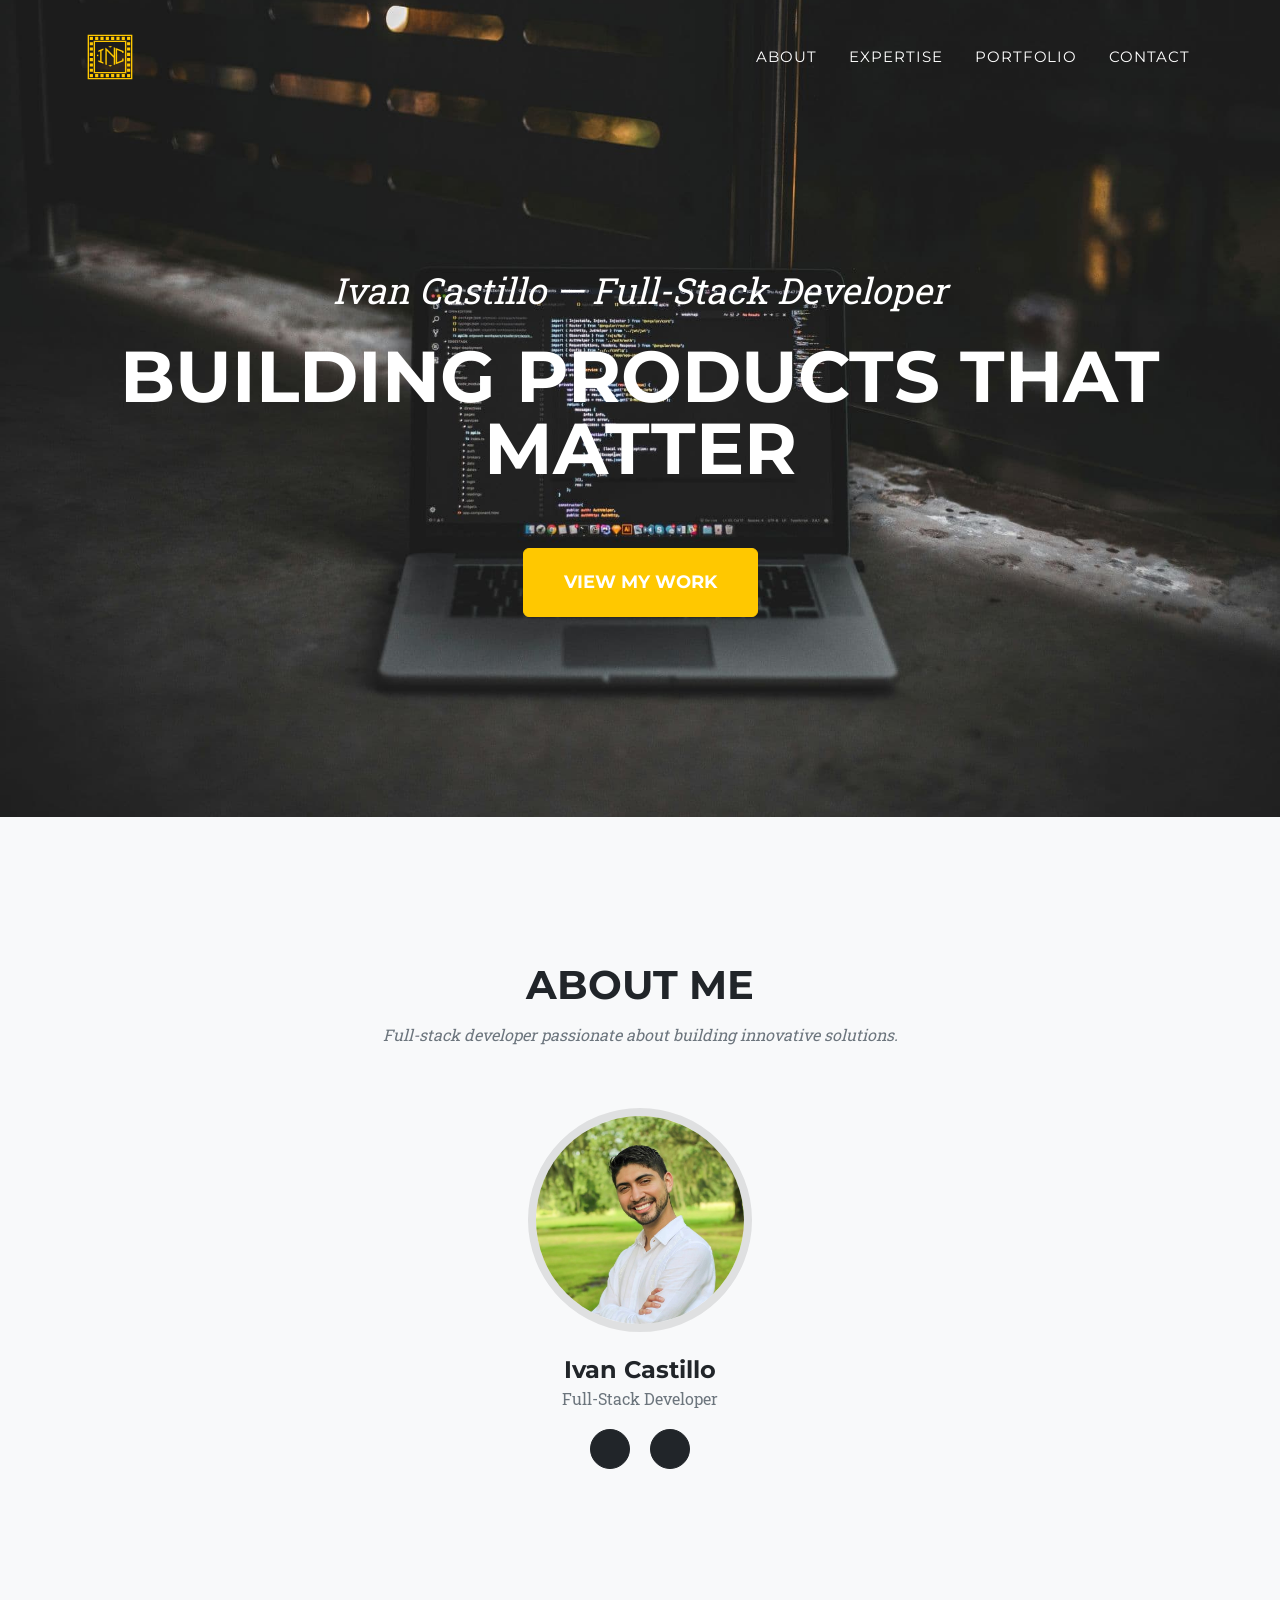
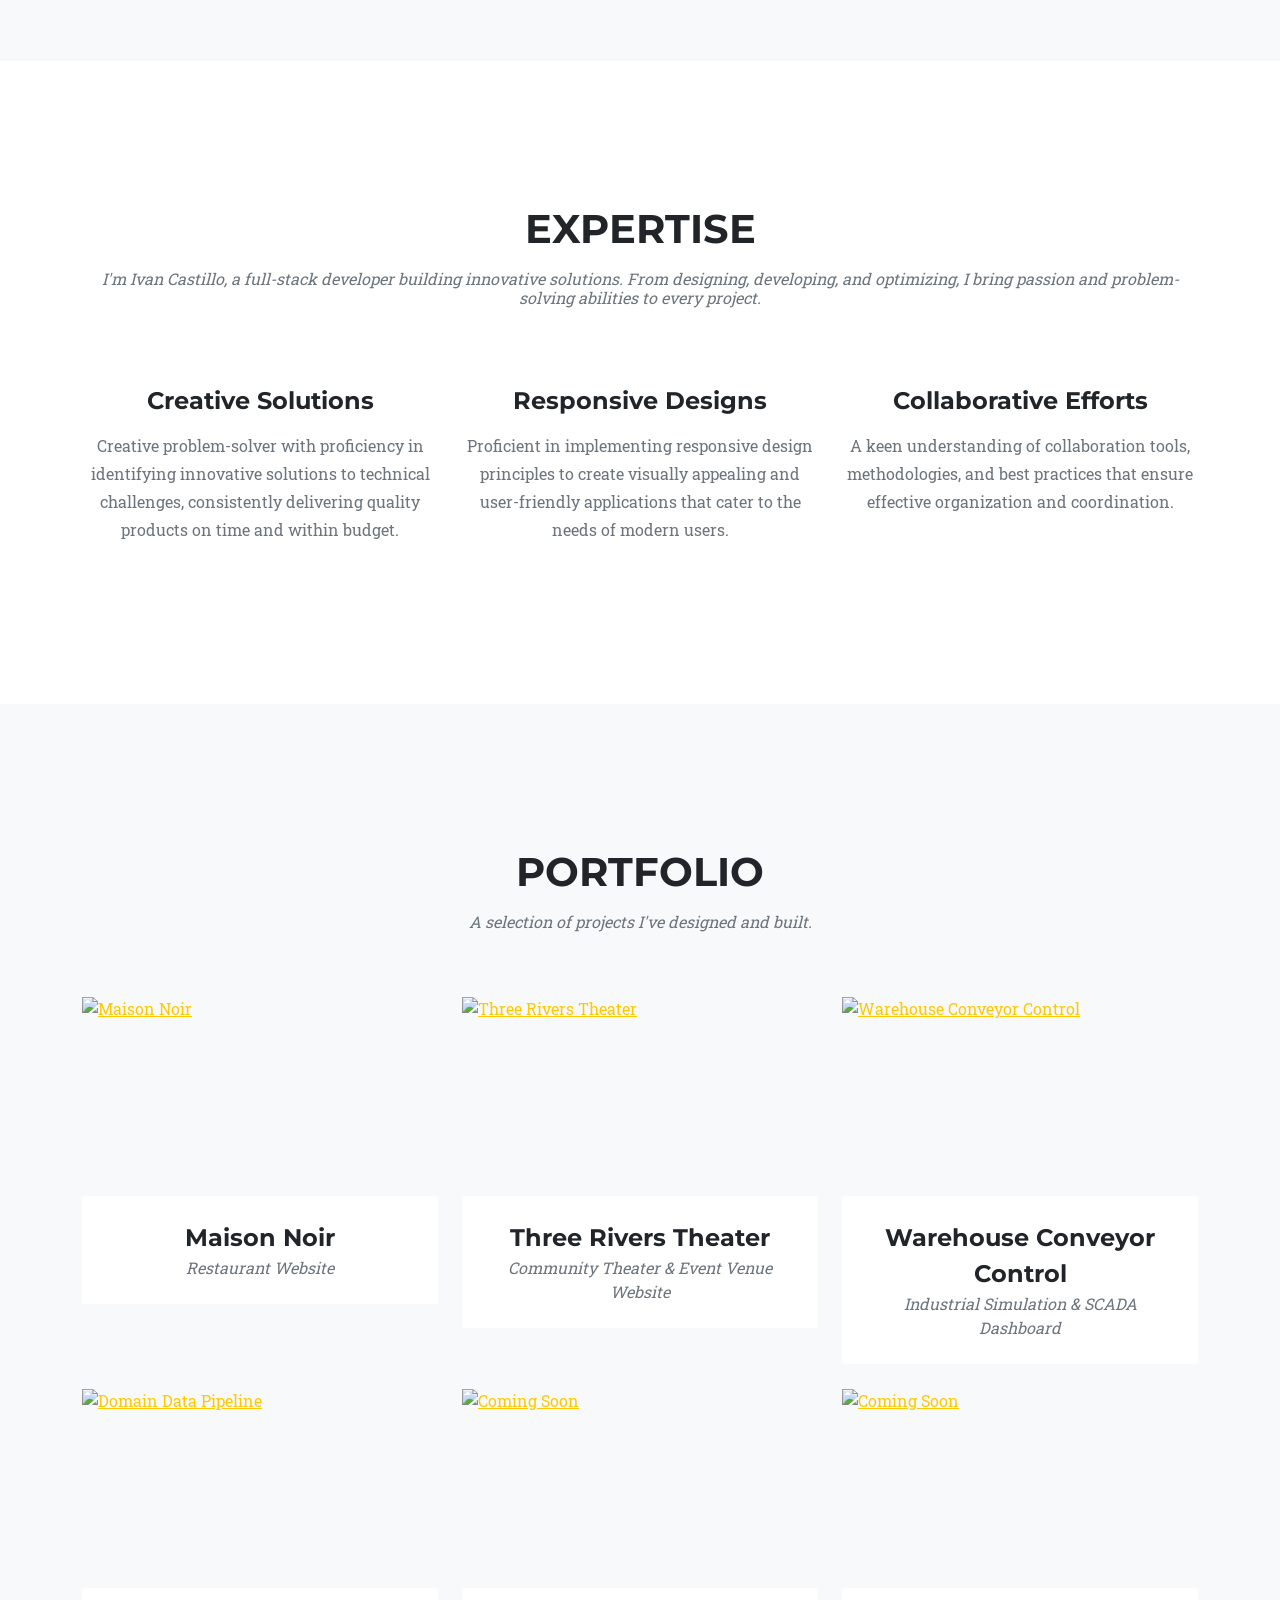
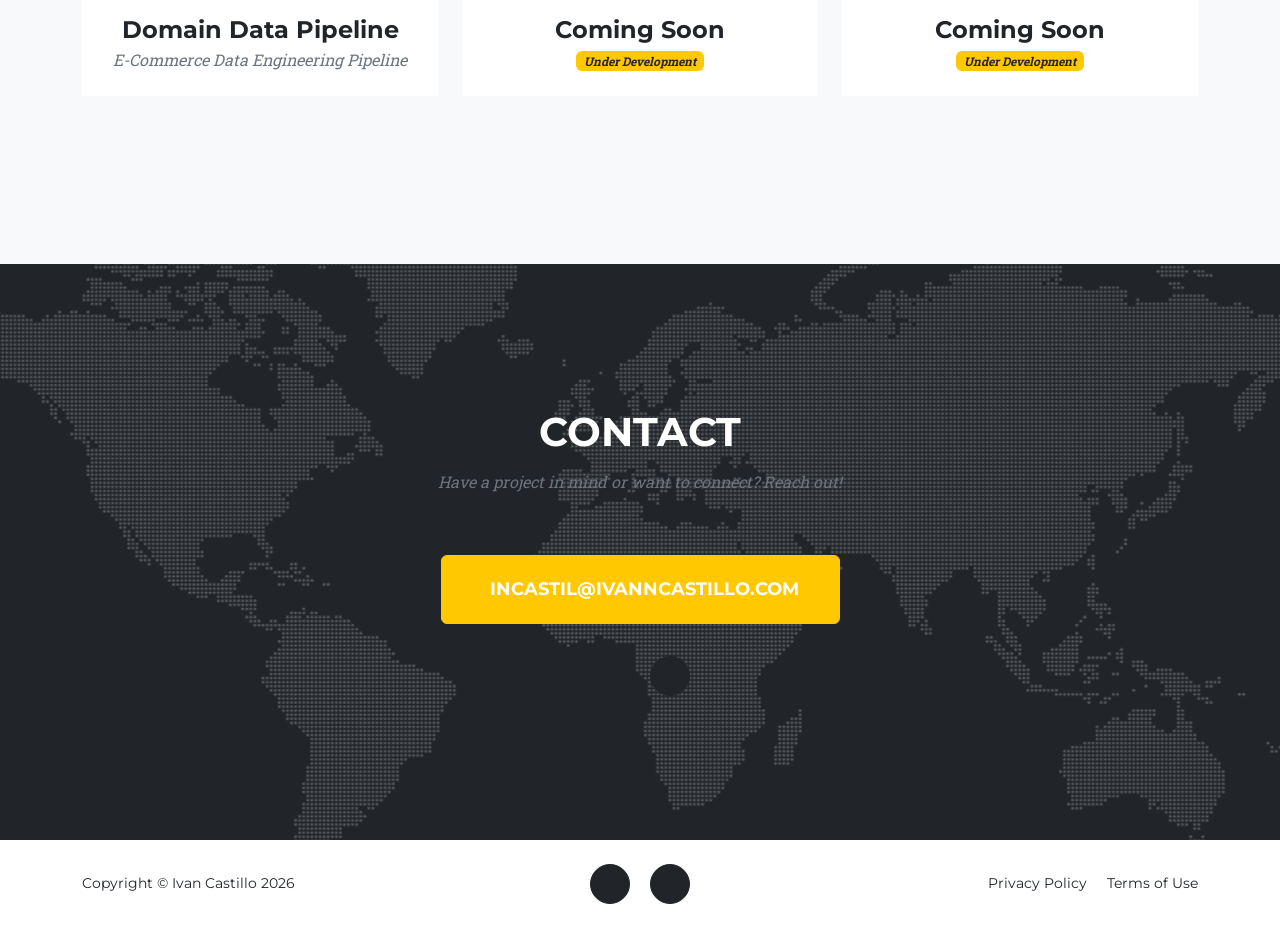
==== index.html @ 06a79c99 "Initial commit — Ivan Castillo portfolio website" ====
<!DOCTYPE html>
<html lang="en">

<head>
  <meta charset="utf-8" />
  <meta name="viewport" content="width=device-width, initial-scale=1, shrink-to-fit=no" />
  <meta name="description" content="Ivan Castillo — Full-Stack Developer portfolio" />
  <meta name="author" content="Ivan Castillo" />
  <title>Ivan Castillo</title>
  <!-- Favicon-->
  <link rel="icon" type="image/x-icon" href="assets/favicon.ico" />
  <!-- Font Awesome icons (free version)-->
  <script src="https://use.fontawesome.com/releases/v6.3.0/js/all.js" crossorigin="anonymous"></script>
  <!-- Google fonts-->
  <link href="https://fonts.googleapis.com/css?family=Montserrat:400,700" rel="stylesheet" type="text/css" />
  <link href="https://fonts.googleapis.com/css?family=Roboto+Slab:400,100,300,700" rel="stylesheet" type="text/css" />
  <!-- Core theme CSS (includes Bootstrap)-->
  <link href="css/styles.css" rel="stylesheet" />
</head>

<body id="page-top">
  <!-- Navigation-->
  <nav class="navbar navbar-expand-lg navbar-dark fixed-top" id="mainNav">
    <div class="container">
      <a class="navbar-brand" href="#page-top"><img src="assets/img/navbar-logo-1.svg" alt="..." /></a>
      <button class="navbar-toggler" type="button" data-bs-toggle="collapse" data-bs-target="#navbarResponsive"
        aria-controls="navbarResponsive" aria-expanded="false" aria-label="Toggle navigation">
        Menu
        <i class="fas fa-bars ms-1"></i>
      </button>
      <div class="collapse navbar-collapse" id="navbarResponsive">
        <ul class="navbar-nav text-uppercase ms-auto py-4 py-lg-0">
          <li class="nav-item">
            <a class="nav-link" href="#about">About</a>
          </li>
          <li class="nav-item">
            <a class="nav-link" href="#services">Expertise</a>
          </li>
          <li class="nav-item">
            <a class="nav-link" href="#portfolio">Portfolio</a>
          </li>
          <li class="nav-item">
            <a class="nav-link" href="#contact">Contact</a>
          </li>
        </ul>
      </div>
    </div>
  </nav>
  <!-- Masthead-->
  <header class="masthead">
    <div class="container">
      <div class="masthead-subheading">Ivan Castillo &mdash; Full-Stack Developer</div>
      <div class="masthead-heading text-uppercase">Building Products That Matter</div>
      <a class="btn btn-primary btn-xl text-uppercase" href="#portfolio">View My Work</a>
    </div>
  </header>
  <!-- About Me-->
  <section class="page-section bg-light" id="about">
    <div class="container">
      <div class="text-center">
        <h2 class="section-heading text-uppercase">About Me</h2>
        <h3 class="section-subheading text-muted">
          Full-stack developer passionate about building innovative solutions.
        </h3>
      </div>
      <div class="row justify-content-center">
        <div class="col-lg-4">
          <div class="team-member">
            <img class="mx-auto rounded-circle" src="assets/img/team/ivan.jpg" alt="Ivan Castillo" />
            <h4>Ivan Castillo</h4>
            <p class="text-muted">Full-Stack Developer</p>
            <a class="btn btn-dark btn-social mx-2" href="https://linkedin.com/in/incastil" target="_blank" aria-label="Ivan Castillo LinkedIn Profile"><i
                class="fab fa-linkedin-in"></i></a>
            <a class="btn btn-dark btn-social mx-2" href="https://github.com/incastil" target="_blank" aria-label="Ivan Castillo GitHub Profile"><i
                class="fab fa-github"></i></a>
          </div>
        </div>
      </div>
    </div>
  </section>
  <!-- Expertise-->
  <section class="page-section" id="services">
    <div class="container">
      <div class="text-center">
        <h2 class="section-heading text-uppercase">Expertise</h2>
        <h3 class="section-subheading text-muted">
          I'm Ivan Castillo, a full-stack developer building innovative
          solutions. From designing, developing, and optimizing, I bring passion and problem-solving abilities to
          every project.
        </h3>
      </div>
      <div class="row text-center">
        <div class="col-md-4">
          <span class="fa-stack fa-4x">
            <i class="fas fa-circle fa-stack-2x text-primary"></i>
            <i class="fas fa-lightbulb fa-stack-1x fa-inverse"></i>
          </span>
          <h4 class="my-3">Creative Solutions</h4>
          <p class="text-muted">
            Creative problem-solver with proficiency in identifying innovative solutions to technical challenges,
            consistently delivering quality products on time and within budget.
          </p>
        </div>
        <div class="col-md-4">
          <span class="fa-stack fa-4x">
            <i class="fas fa-circle fa-stack-2x text-primary"></i>
            <i class="fas fa-laptop fa-stack-1x fa-inverse"></i>
          </span>
          <h4 class="my-3">Responsive Designs</h4>
          <p class="text-muted">
            Proficient in implementing responsive design principles to create visually appealing and user-friendly
            applications that cater to the needs of modern users.
          </p>
        </div>
        <div class="col-md-4">
          <span class="fa-stack fa-4x">
            <i class="fas fa-circle fa-stack-2x text-primary"></i>
            <i class="fas fa-handshake fa-stack-1x fa-inverse"></i>
          </span>
          <h4 class="my-3">Collaborative Efforts</h4>
          <p class="text-muted">
            A keen understanding of collaboration tools, methodologies, and best practices that ensure effective
            organization and coordination.
          </p>
        </div>
      </div>
    </div>
  </section>
  <!-- Portfolio Grid-->
  <section class="page-section bg-light" id="portfolio">
    <div class="container">
      <div class="text-center">
        <h2 class="section-heading text-uppercase">Portfolio</h2>
        <h3 class="section-subheading text-muted">
          A selection of projects I've designed and built.
        </h3>
      </div>
      <div class="row">
        <div class="col-lg-4 col-sm-6 mb-4">
          <!-- Portfolio item 1-->
          <div class="portfolio-item">
            <a class="portfolio-link" data-bs-toggle="modal" href="#portfolioModal1">
              <div class="portfolio-hover">
                <div class="portfolio-hover-content">
                  <i class="fas fa-plus fa-3x"></i>
                </div>
              </div>
              <img class="img-fluid" src="https://images.unsplash.com/photo-1514933651103-005eec06c04b?auto=format&fit=crop&w=800&q=80" alt="Maison Noir" />
            </a>
            <div class="portfolio-caption">
              <div class="portfolio-caption-heading">Maison Noir</div>
              <div class="portfolio-caption-subheading text-muted">
                Restaurant Website
              </div>
            </div>
          </div>
        </div>
        <div class="col-lg-4 col-sm-6 mb-4">
          <!-- Portfolio item 2-->
          <div class="portfolio-item">
            <a class="portfolio-link" data-bs-toggle="modal" href="#portfolioModal2">
              <div class="portfolio-hover">
                <div class="portfolio-hover-content">
                  <i class="fas fa-plus fa-3x"></i>
                </div>
              </div>
              <img class="img-fluid" src="https://threeriverstheater.org/wp-content/uploads/2025/12/fp-stage-opener-2-regular-scaled-e1765038270202-1024x657.jpg" alt="Three Rivers Theater" />
            </a>
            <div class="portfolio-caption">
              <div class="portfolio-caption-heading">Three Rivers Theater</div>
              <div class="portfolio-caption-subheading text-muted">
                Community Theater &amp; Event Venue Website
              </div>
            </div>
          </div>
        </div>
        <div class="col-lg-4 col-sm-6 mb-4">
          <!-- Portfolio item 3-->
          <div class="portfolio-item">
            <a class="portfolio-link" data-bs-toggle="modal" href="#portfolioModal3">
              <div class="portfolio-hover">
                <div class="portfolio-hover-content">
                  <i class="fas fa-plus fa-3x"></i>
                </div>
              </div>
              <img class="img-fluid" src="https://images.unsplash.com/photo-1553413077-190dd305871c?auto=format&fit=crop&w=800&q=80" alt="Warehouse Conveyor Control" />
            </a>
            <div class="portfolio-caption">
              <div class="portfolio-caption-heading">Warehouse Conveyor Control</div>
              <div class="portfolio-caption-subheading text-muted">
                Industrial Simulation &amp; SCADA Dashboard
              </div>
            </div>
          </div>
        </div>
        <div class="col-lg-4 col-sm-6 mb-4 mb-lg-0">
          <!-- Portfolio item 4-->
          <div class="portfolio-item">
            <a class="portfolio-link" data-bs-toggle="modal" href="#portfolioModal4">
              <div class="portfolio-hover">
                <div class="portfolio-hover-content">
                  <i class="fas fa-plus fa-3x"></i>
                </div>
              </div>
              <img class="img-fluid" src="https://images.unsplash.com/photo-1518186285589-2f7649de83e0?auto=format&fit=crop&w=800&q=80" alt="Domain Data Pipeline" />
            </a>
            <div class="portfolio-caption">
              <div class="portfolio-caption-heading">Domain Data Pipeline</div>
              <div class="portfolio-caption-subheading text-muted">
                E-Commerce Data Engineering Pipeline
              </div>
            </div>
          </div>
        </div>
        <div class="col-lg-4 col-sm-6 mb-4 mb-sm-0">
          <!-- Portfolio item 5-->
          <div class="portfolio-item">
            <a class="portfolio-link" data-bs-toggle="modal" href="#portfolioModal5">
              <div class="portfolio-hover">
                <div class="portfolio-hover-content">
                  <i class="fas fa-plus fa-3x"></i>
                </div>
              </div>
              <img class="img-fluid" src="https://images.unsplash.com/photo-1504639725590-34d0984388bd?auto=format&fit=crop&w=800&q=80" alt="Coming Soon" />
            </a>
            <div class="portfolio-caption">
              <div class="portfolio-caption-heading">Coming Soon</div>
              <div class="portfolio-caption-subheading text-muted">
                <span class="badge bg-warning text-dark">Under Development</span>
              </div>
            </div>
          </div>
        </div>
        <div class="col-lg-4 col-sm-6 mb-4">
          <!-- Portfolio item 6-->
          <div class="portfolio-item">
            <a class="portfolio-link" data-bs-toggle="modal" href="#portfolioModal6">
              <div class="portfolio-hover">
                <div class="portfolio-hover-content">
                  <i class="fas fa-plus fa-3x"></i>
                </div>
              </div>
              <img class="img-fluid" src="https://images.unsplash.com/photo-1504639725590-34d0984388bd?auto=format&fit=crop&w=800&q=80" alt="Coming Soon" />
            </a>
            <div class="portfolio-caption">
              <div class="portfolio-caption-heading">Coming Soon</div>
              <div class="portfolio-caption-subheading text-muted">
                <span class="badge bg-warning text-dark">Under Development</span>
              </div>
            </div>
          </div>
        </div>
      </div>
    </div>
  </section>
  <!-- Contact-->
  <section class="page-section" id="contact">
    <div class="container">
      <div class="text-center">
        <h2 class="section-heading text-uppercase">Contact</h2>
        <h3 class="section-subheading text-muted">
          Have a project in mind or want to connect? Reach out!
        </h3>
        <div class="mt-4">
          <a class="btn btn-primary btn-xl text-uppercase mb-3 contact-email-btn" href="mailto:incastil@ivanncastillo.com">
            <i class="fas fa-envelope me-2"></i>incastil@ivanncastillo.com
          </a>
        </div>
        <div class="mt-3">
          <a class="btn btn-dark btn-social mx-2" href="https://linkedin.com/in/incastil" target="_blank" aria-label="LinkedIn">
            <i class="fab fa-linkedin-in"></i>
          </a>
          <a class="btn btn-dark btn-social mx-2" href="https://github.com/incastil" target="_blank" aria-label="GitHub">
            <i class="fab fa-github"></i>
          </a>
        </div>
      </div>
    </div>
  </section>
  <!-- Footer-->
  <footer class="footer py-4">
    <div class="container">
      <div class="row align-items-center">
        <div class="col-lg-4 text-center text-lg-start">
          Copyright &copy; Ivan Castillo 2026
        </div>
        <div class="col-lg-4 text-center my-3 my-lg-0">
          <a class="btn btn-dark btn-social mx-2" href="https://linkedin.com/in/incastil" target="_blank" aria-label="LinkedIn"><i class="fab fa-linkedin-in"></i></a>
          <a class="btn btn-dark btn-social mx-2" href="https://github.com/incastil" target="_blank" aria-label="GitHub"><i class="fab fa-github"></i></a>
        </div>
        <div class="col-lg-4 text-center text-lg-end">
          <a class="link-dark text-decoration-none me-3" href="#!">Privacy Policy</a>
          <a class="link-dark text-decoration-none" href="#!">Terms of Use</a>
        </div>
      </div>
    </div>
  </footer>
  <!-- Portfolio Modals-->
  <!-- Portfolio item 1 modal popup-->
  <div class="portfolio-modal modal fade" id="portfolioModal1" tabindex="-1" role="dialog" aria-hidden="true">
    <div class="modal-dialog">
      <div class="modal-content">
        <div class="close-modal" data-bs-dismiss="modal">
          <img src="assets/img/close-icon.svg" alt="Close modal" />
        </div>
        <div class="container">
          <div class="row justify-content-center">
            <div class="col-lg-8">
              <div class="modal-body">
                <!-- Project details-->
                <h2 class="text-uppercase">Maison Noir</h2>
                <p class="item-intro text-muted">
                  Luxury Restaurant &amp; Cocktail Bar — Full-Stack Web Application
                </p>
                <img class="img-fluid d-block mx-auto" src="https://images.unsplash.com/photo-1514933651103-005eec06c04b?auto=format&fit=crop&w=1200&q=80" alt="Maison Noir restaurant website" />
                <p>
                  Maison Noir is a fully designed and developed restaurant web application for a luxury fine-dining concept in Houston, TX.
                  The site features a dark, noir aesthetic with gold accents and delivers a premium user experience from landing to reservation.
                  Built entirely with vanilla HTML, CSS, and JavaScript — no frameworks — with a focus on visual polish, performance, and responsiveness.
                </p>
                <p>
                  Key features include an interactive table reservation modal with form validation, a curated menu section with signature dishes and craft cocktails,
                  a multi-image atmosphere gallery, smooth scroll navigation, and a mobile-responsive layout with a hamburger menu toggle.
                  CSS custom properties, CSS Grid, and backdrop-filter effects were used throughout to achieve the high-end visual identity.
                </p>
                <ul class="list-inline">
                  <li>
                    <strong>Type:</strong>
                    Restaurant Web Application
                  </li>
                  <li>
                    <strong>Stack:</strong>
                    HTML5, CSS3, JavaScript
                  </li>
                  <li>
                    <strong>Features:</strong>
                    Reservation Form, Menu, Gallery, Responsive Design
                  </li>
                </ul>
                <div class="d-flex flex-column flex-sm-row gap-2 justify-content-center mt-3">
                  <button class="btn btn-primary btn-xl text-uppercase" data-bs-dismiss="modal" type="button"
                    onclick="window.location.href='beta_pages/maison_noir_one_page_starter.html';">
                    <i class="fas fa-utensils me-1"></i>
                    View Live Project
                  </button>
                  <button class="btn btn-primary btn-xl text-uppercase" data-bs-dismiss="modal" type="button">
                    <i class="fas fa-xmark me-1"></i>
                    Close Project
                  </button>
                </div>
              </div>
            </div>
          </div>
        </div>
      </div>
    </div>
  </div>
  <!-- Portfolio item 2 modal popup-->
  <div class="portfolio-modal modal fade" id="portfolioModal2" tabindex="-1" role="dialog" aria-hidden="true">
    <div class="modal-dialog">
      <div class="modal-content">
        <div class="close-modal" data-bs-dismiss="modal">
          <img src="assets/img/close-icon.svg" alt="Close modal" />
        </div>
        <div class="container">
          <div class="row justify-content-center">
            <div class="col-lg-8">
              <div class="modal-body">
                <!-- Project details-->
                <h2 class="text-uppercase">Three Rivers Theater</h2>
                <p class="item-intro text-muted">
                  Community Theater &amp; Event Venue — Website Design &amp; Development
                </p>
                <img class="img-fluid d-block mx-auto" src="https://threeriverstheater.org/wp-content/uploads/2025/12/fp-stage-opener-2-regular-scaled-e1765038270202-1024x657.jpg" alt="Three Rivers Theater" />
                <p>
                  Three Rivers Theater is a 100-seat performing arts venue on Louisiana's Northshore in Covington, LA,
                  founded by professional musicians and actors. I designed and developed their website to reflect the
                  venue's mission as a creative hub bridging professional-grade audio/visual production with community
                  accessibility.
                </p>
                <p>
                  The site covers their full range of programming — theatrical productions, live concerts, corporate events,
                  movie nights, and dance performances in partnership with LAAPA. It includes event listings, venue rental
                  information, and contact/booking details, giving both performers and event planners everything they need
                  to engage with the theater.
                </p>
                <ul class="list-inline">
                  <li>
                    <strong>Client:</strong>
                    Three Rivers Theater
                  </li>
                  <li>
                    <strong>Category:</strong>
                    Website Design &amp; Development
                  </li>
                  <li>
                    <strong>Stack:</strong>
                    WordPress 6.9, Frost Theme, Gutenberg, Otter Blocks, Essential Blocks
                  </li>
                  <li>
                    <strong>Features:</strong>
                    Event Listings, Venue Rentals (Monday.com), Glide.js Slider, Schema.org SEO, Custom Fonts
                  </li>
                  <li>
                    <strong>Location:</strong>
                    Covington, Louisiana
                  </li>
                </ul>
                <div class="d-flex flex-column flex-sm-row gap-2 justify-content-center mt-3">
                  <button class="btn btn-primary btn-xl text-uppercase" data-bs-dismiss="modal" type="button"
                    onclick="window.open('https://threeriverstheater.org/', '_blank');">
                    <i class="fas fa-external-link-alt me-1"></i>
                    View Live Site
                  </button>
                  <button class="btn btn-primary btn-xl text-uppercase" data-bs-dismiss="modal" type="button">
                    <i class="fas fa-xmark me-1"></i>
                    Close Project
                  </button>
                </div>
              </div>
            </div>
          </div>
        </div>
      </div>
    </div>
  </div>
  <!-- Portfolio item 3 modal popup-->
  <div class="portfolio-modal modal fade" id="portfolioModal3" tabindex="-1" role="dialog" aria-hidden="true">
    <div class="modal-dialog">
      <div class="modal-content">
        <div class="close-modal" data-bs-dismiss="modal">
          <img src="assets/img/close-icon.svg" alt="Close modal" />
        </div>
        <div class="container">
          <div class="row justify-content-center">
            <div class="col-lg-8">
              <div class="modal-body">
                <!-- Project details-->
                <h2 class="text-uppercase">Warehouse Conveyor Control</h2>
                <p class="item-intro text-muted">
                  Industrial Conveyor Simulation &amp; SCADA Dashboard — React Web Application
                </p>
                <img class="img-fluid d-block mx-auto" src="https://images.unsplash.com/photo-1553413077-190dd305871c?auto=format&fit=crop&w=1200&q=80" alt="Warehouse Conveyor Control dashboard" />
                <p>
                  A full-featured simulation of an industrial warehouse conveyor and sortation system, modeled after
                  Amazon Robotics/RME-style environments. The application features PLC-style interlock control logic,
                  fault injection and handling, real-time operational metrics, and a SCADA-inspired dark dashboard —
                  built to demonstrate skills applicable to Reliability Maintenance Engineering and automation roles.
                </p>
                <p>
                  The system simulates three conveyor zones (A, B, C) where packages spawn and traverse the full line.
                  A rule-based interlock engine automatically halts upstream zones when a downstream zone is blocked.
                  Fault types include JAM, SENSOR FAILURE, and MOTOR FAILURE per zone, with an Emergency Stop (E-STOP)
                  that halts all zones simultaneously. An alarm panel tracks severity levels (CRITICAL / WARNING) with
                  an ACK workflow, and live metrics track throughput, cycle time, downtime, and fault counts.
                </p>
                <ul class="list-inline">
                  <li>
                    <strong>Type:</strong>
                    Industrial Simulation &amp; Dashboard
                  </li>
                  <li>
                    <strong>Stack:</strong>
                    React 18, Vite 6, JavaScript (ES Modules), Vanilla CSS
                  </li>
                  <li>
                    <strong>Features:</strong>
                    PLC Interlock Logic, Fault Engine, E-STOP, Alarm ACK Workflow, Live Metrics, SCADA UI
                  </li>
                </ul>
                <div class="d-flex flex-column flex-sm-row gap-2 justify-content-center mt-3">
                  <button class="btn btn-primary btn-xl text-uppercase" data-bs-dismiss="modal" type="button"
                    onclick="window.open('https://github.com/incastil/warehouse-conveyor-control', '_blank');">
                    <i class="fab fa-github me-1"></i>
                    View on GitHub
                  </button>
                  <button class="btn btn-primary btn-xl text-uppercase" data-bs-dismiss="modal" type="button">
                    <i class="fas fa-xmark me-1"></i>
                    Close Project
                  </button>
                </div>
              </div>
            </div>
          </div>
        </div>
      </div>
    </div>
  </div>
  <!-- Portfolio item 4 modal popup-->
  <div class="portfolio-modal modal fade" id="portfolioModal4" tabindex="-1" role="dialog" aria-hidden="true">
    <div class="modal-dialog">
      <div class="modal-content">
        <div class="close-modal" data-bs-dismiss="modal">
          <img src="assets/img/close-icon.svg" alt="Close modal" />
        </div>
        <div class="container">
          <div class="row justify-content-center">
            <div class="col-lg-8">
              <div class="modal-body">
                <!-- Project details-->
                <h2 class="text-uppercase">Domain Data Pipeline</h2>
                <p class="item-intro text-muted">
                  Modular E-Commerce Data Engineering Pipeline — Python &amp; Docker
                </p>
                <img class="img-fluid d-block mx-auto" src="https://images.unsplash.com/photo-1518186285589-2f7649de83e0?auto=format&fit=crop&w=1200&q=80" alt="Domain Data Pipeline" />
                <p>
                  A production-style, four-stage data engineering pipeline that ingests, transforms, validates,
                  and loads e-commerce order data with a single command: <code>python main.py</code>. The pipeline
                  pulls live cart data from a public API, flattens nested JSON into structured tabular records,
                  enforces data quality rules before any write occurs, and loads the clean output into a SQLite
                  database — fully idempotent and safe to re-run at any time.
                </p>
                <p>
                  Five validation rules are enforced before loading: no null order IDs, positive quantities,
                  non-negative prices, no duplicate (order_id, product_id) pairs, and floating-point tolerance
                  checks on computed totals. The pipeline is containerized with Docker using a
                  <code>python:3.10-slim</code> base image, with volume mounting support to persist output files locally.
                </p>
                <ul class="list-inline">
                  <li>
                    <strong>Type:</strong>
                    Data Engineering Pipeline
                  </li>
                  <li>
                    <strong>Stack:</strong>
                    Python 3.10, pandas, SQLite, Docker
                  </li>
                  <li>
                    <strong>Features:</strong>
                    4-Stage ETL, Data Validation, Idempotent Loading, Dockerized, REST API Ingestion
                  </li>
                </ul>
                <div class="d-flex flex-column flex-sm-row gap-2 justify-content-center mt-3">
                  <button class="btn btn-primary btn-xl text-uppercase" data-bs-dismiss="modal" type="button"
                    onclick="window.open('https://github.com/incastil/Domain_Data_Pipeline', '_blank');">
                    <i class="fab fa-github me-1"></i>
                    View on GitHub
                  </button>
                  <button class="btn btn-primary btn-xl text-uppercase" data-bs-dismiss="modal" type="button">
                    <i class="fas fa-xmark me-1"></i>
                    Close Project
                  </button>
                </div>
              </div>
            </div>
          </div>
        </div>
      </div>
    </div>
  </div>
  <!-- Portfolio item 5 modal popup-->
  <div class="portfolio-modal modal fade" id="portfolioModal5" tabindex="-1" role="dialog" aria-hidden="true">
    <div class="modal-dialog">
      <div class="modal-content">
        <div class="close-modal" data-bs-dismiss="modal">
          <img src="assets/img/close-icon.svg" alt="Close modal" />
        </div>
        <div class="container">
          <div class="row justify-content-center">
            <div class="col-lg-8">
              <div class="modal-body">
                <!-- Project details-->
                <h2 class="text-uppercase">Project Under Development</h2>
                <p class="item-intro text-muted">
                  <span class="badge bg-warning text-dark fs-6">Under Development</span>
                </p>
                <img class="img-fluid d-block mx-auto" src="https://images.unsplash.com/photo-1504639725590-34d0984388bd?auto=format&fit=crop&w=1200&q=80" alt="Under Development" />
                <p>
                  This project is currently in active development. Check back soon for details, live demos, and source code.
                </p>
                <button class="btn btn-primary btn-xl text-uppercase" data-bs-dismiss="modal" type="button">
                  <i class="fas fa-xmark me-1"></i>
                  Close
                </button>
              </div>
            </div>
          </div>
        </div>
      </div>
    </div>
  </div>
  <!-- Portfolio item 6 modal popup-->
  <div class="portfolio-modal modal fade" id="portfolioModal6" tabindex="-1" role="dialog" aria-hidden="true">
    <div class="modal-dialog">
      <div class="modal-content">
        <div class="close-modal" data-bs-dismiss="modal">
          <img src="assets/img/close-icon.svg" alt="Close modal" />
        </div>
        <div class="container">
          <div class="row justify-content-center">
            <div class="col-lg-8">
              <div class="modal-body">
                <!-- Project details-->
                <h2 class="text-uppercase">Project Under Development</h2>
                <p class="item-intro text-muted">
                  <span class="badge bg-warning text-dark fs-6">Under Development</span>
                </p>
                <img class="img-fluid d-block mx-auto" src="https://images.unsplash.com/photo-1504639725590-34d0984388bd?auto=format&fit=crop&w=1200&q=80" alt="Under Development" />
                <p>
                  This project is currently in active development. Check back soon for details, live demos, and source code.
                </p>
                <button class="btn btn-primary btn-xl text-uppercase" data-bs-dismiss="modal" type="button">
                  <i class="fas fa-xmark me-1"></i>
                  Close
                </button>
              </div>
            </div>
          </div>
        </div>
      </div>
    </div>
  </div>
  <!-- Bootstrap core JS-->
  <script src="https://cdn.jsdelivr.net/npm/bootstrap@5.2.3/dist/js/bootstrap.bundle.min.js"></script>
  <!-- Core theme JS-->
  <script src="js/scripts.js"></script>
</body>

</html>
---- css/styles.css ----
@charset "UTF-8";
:root {
  --bs-blue: #0d6efd;
  --bs-indigo: #6610f2;
  --bs-purple: #6f42c1;
  --bs-pink: #d63384;
  --bs-red: #dc3545;
  --bs-orange: #fd7e14;
  --bs-yellow: #ffc800;
  --bs-green: #198754;
  --bs-teal: #20c997;
  --bs-cyan: #0dcaf0;
  --bs-black: #000;
  --bs-white: #fff;
  --bs-gray: #6c757d;
  --bs-gray-dark: #343a40;
  --bs-gray-100: #f8f9fa;
  --bs-gray-200: #e9ecef;
  --bs-gray-300: #dee2e6;
  --bs-gray-400: #ced4da;
  --bs-gray-500: #adb5bd;
  --bs-gray-600: #6c757d;
  --bs-gray-700: #495057;
  --bs-gray-800: #343a40;
  --bs-gray-900: #212529;
  --bs-primary: #ffc800;
  --bs-secondary: #6c757d;
  --bs-success: #198754;
  --bs-info: #0dcaf0;
  --bs-warning: #ffc800;
  --bs-danger: #dc3545;
  --bs-light: #f8f9fa;
  --bs-dark: #212529;
  --bs-primary-rgb: 255, 200, 0;
  --bs-secondary-rgb: 108, 117, 125;
  --bs-success-rgb: 25, 135, 84;
  --bs-info-rgb: 13, 202, 240;
  --bs-warning-rgb: 255, 200, 0;
  --bs-danger-rgb: 220, 53, 69;
  --bs-light-rgb: 248, 249, 250;
  --bs-dark-rgb: 33, 37, 41;
  --bs-white-rgb: 255, 255, 255;
  --bs-black-rgb: 0, 0, 0;
  --bs-body-color-rgb: 33, 37, 41;
  --bs-body-bg-rgb: 255, 255, 255;
  --bs-font-sans-serif: system-ui, -apple-system, "Segoe UI", Roboto, "Helvetica Neue", "Noto Sans", "Liberation Sans", Arial, sans-serif, "Apple Color Emoji", "Segoe UI Emoji", "Segoe UI Symbol", "Noto Color Emoji";
  --bs-font-monospace: SFMono-Regular, Menlo, Monaco, Consolas, "Liberation Mono", "Courier New", monospace;
  --bs-gradient: linear-gradient(180deg, rgba(255, 255, 255, 0.15), rgba(255, 255, 255, 0));
  --bs-body-font-family: Roboto Slab, -apple-system, BlinkMacSystemFont, Segoe UI, Roboto, Helvetica Neue, Arial, sans-serif, Apple Color Emoji, Segoe UI Emoji, Segoe UI Symbol, Noto Color Emoji;
  --bs-body-font-size: 1rem;
  --bs-body-font-weight: 400;
  --bs-body-line-height: 1.5;
  --bs-body-color: #212529;
  --bs-body-bg: #fff;
  --bs-border-width: 1px;
  --bs-border-style: solid;
  --bs-border-color: #dee2e6;
  --bs-border-color-translucent: rgba(0, 0, 0, 0.175);
  --bs-border-radius: 0.375rem;
  --bs-border-radius-sm: 0.25rem;
  --bs-border-radius-lg: 0.5rem;
  --bs-border-radius-xl: 1rem;
  --bs-border-radius-2xl: 2rem;
  --bs-border-radius-pill: 50rem;
  --bs-link-color: #ffc800;
  --bs-link-hover-color: #cca000;
  --bs-code-color: #d63384;
  --bs-highlight-bg: #fff4cc;
}

*,
*::before,
*::after {
  box-sizing: border-box;
}

@media (prefers-reduced-motion: no-preference) {
  :root {
    scroll-behavior: smooth;
  }
}

body {
  margin: 0;
  font-family: var(--bs-body-font-family);
  font-size: var(--bs-body-font-size);
  font-weight: var(--bs-body-font-weight);
  line-height: var(--bs-body-line-height);
  color: var(--bs-body-color);
  text-align: var(--bs-body-text-align);
  background-color: var(--bs-body-bg);
  -webkit-text-size-adjust: 100%;
  -webkit-tap-highlight-color: rgba(0, 0, 0, 0);
}

hr {
  margin: 1rem 0;
  color: inherit;
  border: 0;
  border-top: 1px solid;
  opacity: 0.25;
}

h6, .h6, h5, .h5, h4, .h4, h3, .h3, h2, .h2, h1, .h1 {
  margin-top: 0;
  margin-bottom: 0.5rem;
  font-family: "Montserrat", -apple-system, BlinkMacSystemFont, "Segoe UI", Roboto, "Helvetica Neue", Arial, sans-serif, "Apple Color Emoji", "Segoe UI Emoji", "Segoe UI Symbol", "Noto Color Emoji";
  font-weight: 700;
  line-height: 1.2;
}

h1, .h1 {
  font-size: calc(1.375rem + 1.5vw);
}
@media (min-width: 1200px) {
  h1, .h1 {
    font-size: 2.5rem;
  }
}

h2, .h2 {
  font-size: calc(1.325rem + 0.9vw);
}
@media (min-width: 1200px) {
  h2, .h2 {
    font-size: 2rem;
  }
}

h3, .h3 {
  font-size: calc(1.3rem + 0.6vw);
}
@media (min-width: 1200px) {
  h3, .h3 {
    font-size: 1.75rem;
  }
}

h4, .h4 {
  font-size: calc(1.275rem + 0.3vw);
}
@media (min-width: 1200px) {
  h4, .h4 {
    font-size: 1.5rem;
  }
}

h5, .h5 {
  font-size: 1.25rem;
}

h6, .h6 {
  font-size: 1rem;
}

p {
  margin-top: 0;
  margin-bottom: 1rem;
}

abbr[title] {
  -webkit-text-decoration: underline dotted;
          text-decoration: underline dotted;
  cursor: help;
  -webkit-text-decoration-skip-ink: none;
          text-decoration-skip-ink: none;
}

address {
  margin-bottom: 1rem;
  font-style: normal;
  line-height: inherit;
}

ol,
ul {
  padding-left: 2rem;
}

ol,
ul,
dl {
  margin-top: 0;
  margin-bottom: 1rem;
}

ol ol,
ul ul,
ol ul,
ul ol {
  margin-bottom: 0;
}

dt {
  font-weight: 700;
}

dd {
  margin-bottom: 0.5rem;
  margin-left: 0;
}

blockquote {
  margin: 0 0 1rem;
}

b,
strong {
  font-weight: bolder;
}

small, .small {
  font-size: 0.875em;
}

mark, .mark {
  padding: 0.1875em;
  background-color: var(--bs-highlight-bg);
}

sub,
sup {
  position: relative;
  font-size: 0.75em;
  line-height: 0;
  vertical-align: baseline;
}

sub {
  bottom: -0.25em;
}

sup {
  top: -0.5em;
}

a {
  color: var(--bs-link-color);
  text-decoration: underline;
}
a:hover {
  color: var(--bs-link-hover-color);
}

a:not([href]):not([class]), a:not([href]):not([class]):hover {
  color: inherit;
  text-decoration: none;
}

pre,
code,
kbd,
samp {
  font-family: var(--bs-font-monospace);
  font-size: 1em;
}

pre {
  display: block;
  margin-top: 0;
  margin-bottom: 1rem;
  overflow: auto;
  font-size: 0.875em;
}
pre code {
  font-size: inherit;
  color: inherit;
  word-break: normal;
}

code {
  font-size: 0.875em;
  color: var(--bs-code-color);
  word-wrap: break-word;
}
a > code {
  color: inherit;
}

kbd {
  padding: 0.1875rem 0.375rem;
  font-size: 0.875em;
  color: var(--bs-body-bg);
  background-color: var(--bs-body-color);
  border-radius: 0.25rem;
}
kbd kbd {
  padding: 0;
  font-size: 1em;
}

figure {
  margin: 0 0 1rem;
}

img,
svg {
  vertical-align: middle;
}

table {
  caption-side: bottom;
  border-collapse: collapse;
}

caption {
  padding-top: 0.5rem;
  padding-bottom: 0.5rem;
  color: #6c757d;
  text-align: left;
}

th {
  text-align: inherit;
  text-align: -webkit-match-parent;
}

thead,
tbody,
tfoot,
tr,
td,
th {
  border-color: inherit;
  border-style: solid;
  border-width: 0;
}

label {
  display: inline-block;
}

button {
  border-radius: 0;
}

button:focus:not(:focus-visible) {
  outline: 0;
}

input,
button,
select,
optgroup,
textarea {
  margin: 0;
  font-family: inherit;
  font-size: inherit;
  line-height: inherit;
}

button,
select {
  text-transform: none;
}

[role=button] {
  cursor: pointer;
}

select {
  word-wrap: normal;
}
select:disabled {
  opacity: 1;
}

[list]:not([type=date]):not([type=datetime-local]):not([type=month]):not([type=week]):not([type=time])::-webkit-calendar-picker-indicator {
  display: none !important;
}

button,
[type=button],
[type=reset],
[type=submit] {
  -webkit-appearance: button;
}
button:not(:disabled),
[type=button]:not(:disabled),
[type=reset]:not(:disabled),
[type=submit]:not(:disabled) {
  cursor: pointer;
}

::-moz-focus-inner {
  padding: 0;
  border-style: none;
}

textarea {
  resize: vertical;
}

fieldset {
  min-width: 0;
  padding: 0;
  margin: 0;
  border: 0;
}

legend {
  float: left;
  width: 100%;
  padding: 0;
  margin-bottom: 0.5rem;
  font-size: calc(1.275rem + 0.3vw);
  line-height: inherit;
}
@media (min-width: 1200px) {
  legend {
    font-size: 1.5rem;
  }
}
legend + * {
  clear: left;
}

::-webkit-datetime-edit-fields-wrapper,
::-webkit-datetime-edit-text,
::-webkit-datetime-edit-minute,
::-webkit-datetime-edit-hour-field,
::-webkit-datetime-edit-day-field,
::-webkit-datetime-edit-month-field,
::-webkit-datetime-edit-year-field {
  padding: 0;
}

::-webkit-inner-spin-button {
  height: auto;
}

[type=search] {
  outline-offset: -2px;
  -webkit-appearance: textfield;
}

/* rtl:raw:
[type="tel"],
[type="url"],
[type="email"],
[type="number"] {
  direction: ltr;
}
*/
::-webkit-search-decoration {
  -webkit-appearance: none;
}

::-webkit-color-swatch-wrapper {
  padding: 0;
}

::file-selector-button {
  font: inherit;
  -webkit-appearance: button;
}

output {
  display: inline-block;
}

iframe {
  border: 0;
}

summary {
  display: list-item;
  cursor: pointer;
}

progress {
  vertical-align: baseline;
}

[hidden] {
  display: none !important;
}

.lead {
  font-size: 1.25rem;
  font-weight: 300;
}

.display-1 {
  font-size: calc(1.625rem + 4.5vw);
  font-weight: 300;
  line-height: 1.2;
}
@media (min-width: 1200px) {
  .display-1 {
    font-size: 5rem;
  }
}

.display-2 {
  font-size: calc(1.575rem + 3.9vw);
  font-weight: 300;
  line-height: 1.2;
}
@media (min-width: 1200px) {
  .display-2 {
    font-size: 4.5rem;
  }
}

.display-3 {
  font-size: calc(1.525rem + 3.3vw);
  font-weight: 300;
  line-height: 1.2;
}
@media (min-width: 1200px) {
  .display-3 {
    font-size: 4rem;
  }
}

.display-4 {
  font-size: calc(1.475rem + 2.7vw);
  font-weight: 300;
  line-height: 1.2;
}
@media (min-width: 1200px) {
  .display-4 {
    font-size: 3.5rem;
  }
}

.display-5 {
  font-size: calc(1.425rem + 2.1vw);
  font-weight: 300;
  line-height: 1.2;
}
@media (min-width: 1200px) {
  .display-5 {
    font-size: 3rem;
  }
}

.display-6 {
  font-size: calc(1.375rem + 1.5vw);
  font-weight: 300;
  line-height: 1.2;
}
@media (min-width: 1200px) {
  .display-6 {
    font-size: 2.5rem;
  }
}

.list-unstyled {
  padding-left: 0;
  list-style: none;
}

.list-inline {
  padding-left: 0;
  list-style: none;
}

.list-inline-item {
  display: inline-block;
}
.list-inline-item:not(:last-child) {
  margin-right: 0.5rem;
}

.initialism {
  font-size: 0.875em;
  text-transform: uppercase;
}

.blockquote {
  margin-bottom: 1rem;
  font-size: 1.25rem;
}
.blockquote > :last-child {
  margin-bottom: 0;
}

.blockquote-footer {
  margin-top: -1rem;
  margin-bottom: 1rem;
  font-size: 0.875em;
  color: #6c757d;
}
.blockquote-footer::before {
  content: "— ";
}

.img-fluid {
  max-width: 100%;
  height: auto;
}

.img-thumbnail {
  padding: 0.25rem;
  background-color: #fff;
  border: 1px solid var(--bs-border-color);
  border-radius: 0.375rem;
  max-width: 100%;
  height: auto;
}

.figure {
  display: inline-block;
}

.figure-img {
  margin-bottom: 0.5rem;
  line-height: 1;
}

.figure-caption {
  font-size: 0.875em;
  color: #6c757d;
}

.container,
.container-fluid,
.container-xxl,
.container-xl,
.container-lg,
.container-md,
.container-sm {
  --bs-gutter-x: 1.5rem;
  --bs-gutter-y: 0;
  width: 100%;
  padding-right: calc(var(--bs-gutter-x) * 0.5);
  padding-left: calc(var(--bs-gutter-x) * 0.5);
  margin-right: auto;
  margin-left: auto;
}

@media (min-width: 576px) {
  .container-sm, .container {
    max-width: 540px;
  }
}
@media (min-width: 768px) {
  .container-md, .container-sm, .container {
    max-width: 720px;
  }
}
@media (min-width: 992px) {
  .container-lg, .container-md, .container-sm, .container {
    max-width: 960px;
  }
}
@media (min-width: 1200px) {
  .container-xl, .container-lg, .container-md, .container-sm, .container {
    max-width: 1140px;
  }
}
@media (min-width: 1400px) {
  .container-xxl, .container-xl, .container-lg, .container-md, .container-sm, .container {
    max-width: 1320px;
  }
}
.row {
  --bs-gutter-x: 1.5rem;
  --bs-gutter-y: 0;
  display: flex;
  flex-wrap: wrap;
  margin-top: calc(-1 * var(--bs-gutter-y));
  margin-right: calc(-0.5 * var(--bs-gutter-x));
  margin-left: calc(-0.5 * var(--bs-gutter-x));
}
.row > * {
  flex-shrink: 0;
  width: 100%;
  max-width: 100%;
  padding-right: calc(var(--bs-gutter-x) * 0.5);
  padding-left: calc(var(--bs-gutter-x) * 0.5);
  margin-top: var(--bs-gutter-y);
}

.col {
  flex: 1 0 0%;
}

.row-cols-auto > * {
  flex: 0 0 auto;
  width: auto;
}

.row-cols-1 > * {
  flex: 0 0 auto;
  width: 100%;
}

.row-cols-2 > * {
  flex: 0 0 auto;
  width: 50%;
}

.row-cols-3 > * {
  flex: 0 0 auto;
  width: 33.3333333333%;
}

.row-cols-4 > * {
  flex: 0 0 auto;
  width: 25%;
}

.row-cols-5 > * {
  flex: 0 0 auto;
  width: 20%;
}

.row-cols-6 > * {
  flex: 0 0 auto;
  width: 16.6666666667%;
}

.col-auto {
  flex: 0 0 auto;
  width: auto;
}

.col-1 {
  flex: 0 0 auto;
  width: 8.33333333%;
}

.col-2 {
  flex: 0 0 auto;
  width: 16.66666667%;
}

.col-3 {
  flex: 0 0 auto;
  width: 25%;
}

.col-4 {
  flex: 0 0 auto;
  width: 33.33333333%;
}

.col-5 {
  flex: 0 0 auto;
  width: 41.66666667%;
}

.col-6 {
  flex: 0 0 auto;
  width: 50%;
}

.col-7 {
  flex: 0 0 auto;
  width: 58.33333333%;
}

.col-8 {
  flex: 0 0 auto;
  width: 66.66666667%;
}

.col-9 {
  flex: 0 0 auto;
  width: 75%;
}

.col-10 {
  flex: 0 0 auto;
  width: 83.33333333%;
}

.col-11 {
  flex: 0 0 auto;
  width: 91.66666667%;
}

.col-12 {
  flex: 0 0 auto;
  width: 100%;
}

.offset-1 {
  margin-left: 8.33333333%;
}

.offset-2 {
  margin-left: 16.66666667%;
}

.offset-3 {
  margin-left: 25%;
}

.offset-4 {
  margin-left: 33.33333333%;
}

.offset-5 {
  margin-left: 41.66666667%;
}

.offset-6 {
  margin-left: 50%;
}

.offset-7 {
  margin-left: 58.33333333%;
}

.offset-8 {
  margin-left: 66.66666667%;
}

.offset-9 {
  margin-left: 75%;
}

.offset-10 {
  margin-left: 83.33333333%;
}

.offset-11 {
  margin-left: 91.66666667%;
}

.g-0,
.gx-0 {
  --bs-gutter-x: 0;
}

.g-0,
.gy-0 {
  --bs-gutter-y: 0;
}

.g-1,
.gx-1 {
  --bs-gutter-x: 0.25rem;
}

.g-1,
.gy-1 {
  --bs-gutter-y: 0.25rem;
}

.g-2,
.gx-2 {
  --bs-gutter-x: 0.5rem;
}

.g-2,
.gy-2 {
  --bs-gutter-y: 0.5rem;
}

.g-3,
.gx-3 {
  --bs-gutter-x: 1rem;
}

.g-3,
.gy-3 {
  --bs-gutter-y: 1rem;
}

.g-4,
.gx-4 {
  --bs-gutter-x: 1.5rem;
}

.g-4,
.gy-4 {
  --bs-gutter-y: 1.5rem;
}

.g-5,
.gx-5 {
  --bs-gutter-x: 3rem;
}

.g-5,
.gy-5 {
  --bs-gutter-y: 3rem;
}

@media (min-width: 576px) {
  .col-sm {
    flex: 1 0 0%;
  }
  .row-cols-sm-auto > * {
    flex: 0 0 auto;
    width: auto;
  }
  .row-cols-sm-1 > * {
    flex: 0 0 auto;
    width: 100%;
  }
  .row-cols-sm-2 > * {
    flex: 0 0 auto;
    width: 50%;
  }
  .row-cols-sm-3 > * {
    flex: 0 0 auto;
    width: 33.3333333333%;
  }
  .row-cols-sm-4 > * {
    flex: 0 0 auto;
    width: 25%;
  }
  .row-cols-sm-5 > * {
    flex: 0 0 auto;
    width: 20%;
  }
  .row-cols-sm-6 > * {
    flex: 0 0 auto;
    width: 16.6666666667%;
  }
  .col-sm-auto {
    flex: 0 0 auto;
    width: auto;
  }
  .col-sm-1 {
    flex: 0 0 auto;
    width: 8.33333333%;
  }
  .col-sm-2 {
    flex: 0 0 auto;
    width: 16.66666667%;
  }
  .col-sm-3 {
    flex: 0 0 auto;
    width: 25%;
  }
  .col-sm-4 {
    flex: 0 0 auto;
    width: 33.33333333%;
  }
  .col-sm-5 {
    flex: 0 0 auto;
    width: 41.66666667%;
  }
  .col-sm-6 {
    flex: 0 0 auto;
    width: 50%;
  }
  .col-sm-7 {
    flex: 0 0 auto;
    width: 58.33333333%;
  }
  .col-sm-8 {
    flex: 0 0 auto;
    width: 66.66666667%;
  }
  .col-sm-9 {
    flex: 0 0 auto;
    width: 75%;
  }
  .col-sm-10 {
    flex: 0 0 auto;
    width: 83.33333333%;
  }
  .col-sm-11 {
    flex: 0 0 auto;
    width: 91.66666667%;
  }
  .col-sm-12 {
    flex: 0 0 auto;
    width: 100%;
  }
  .offset-sm-0 {
    margin-left: 0;
  }
  .offset-sm-1 {
    margin-left: 8.33333333%;
  }
  .offset-sm-2 {
    margin-left: 16.66666667%;
  }
  .offset-sm-3 {
    margin-left: 25%;
  }
  .offset-sm-4 {
    margin-left: 33.33333333%;
  }
  .offset-sm-5 {
    margin-left: 41.66666667%;
  }
  .offset-sm-6 {
    margin-left: 50%;
  }
  .offset-sm-7 {
    margin-left: 58.33333333%;
  }
  .offset-sm-8 {
    margin-left: 66.66666667%;
  }
  .offset-sm-9 {
    margin-left: 75%;
  }
  .offset-sm-10 {
    margin-left: 83.33333333%;
  }
  .offset-sm-11 {
    margin-left: 91.66666667%;
  }
  .g-sm-0,
  .gx-sm-0 {
    --bs-gutter-x: 0;
  }
  .g-sm-0,
  .gy-sm-0 {
    --bs-gutter-y: 0;
  }
  .g-sm-1,
  .gx-sm-1 {
    --bs-gutter-x: 0.25rem;
  }
  .g-sm-1,
  .gy-sm-1 {
    --bs-gutter-y: 0.25rem;
  }
  .g-sm-2,
  .gx-sm-2 {
    --bs-gutter-x: 0.5rem;
  }
  .g-sm-2,
  .gy-sm-2 {
    --bs-gutter-y: 0.5rem;
  }
  .g-sm-3,
  .gx-sm-3 {
    --bs-gutter-x: 1rem;
  }
  .g-sm-3,
  .gy-sm-3 {
    --bs-gutter-y: 1rem;
  }
  .g-sm-4,
  .gx-sm-4 {
    --bs-gutter-x: 1.5rem;
  }
  .g-sm-4,
  .gy-sm-4 {
    --bs-gutter-y: 1.5rem;
  }
  .g-sm-5,
  .gx-sm-5 {
    --bs-gutter-x: 3rem;
  }
  .g-sm-5,
  .gy-sm-5 {
    --bs-gutter-y: 3rem;
  }
}
@media (min-width: 768px) {
  .col-md {
    flex: 1 0 0%;
  }
  .row-cols-md-auto > * {
    flex: 0 0 auto;
    width: auto;
  }
  .row-cols-md-1 > * {
    flex: 0 0 auto;
    width: 100%;
  }
  .row-cols-md-2 > * {
    flex: 0 0 auto;
    width: 50%;
  }
  .row-cols-md-3 > * {
    flex: 0 0 auto;
    width: 33.3333333333%;
  }
  .row-cols-md-4 > * {
    flex: 0 0 auto;
    width: 25%;
  }
  .row-cols-md-5 > * {
    flex: 0 0 auto;
    width: 20%;
  }
  .row-cols-md-6 > * {
    flex: 0 0 auto;
    width: 16.6666666667%;
  }
  .col-md-auto {
    flex: 0 0 auto;
    width: auto;
  }
  .col-md-1 {
    flex: 0 0 auto;
    width: 8.33333333%;
  }
  .col-md-2 {
    flex: 0 0 auto;
    width: 16.66666667%;
  }
  .col-md-3 {
    flex: 0 0 auto;
    width: 25%;
  }
  .col-md-4 {
    flex: 0 0 auto;
    width: 33.33333333%;
  }
  .col-md-5 {
    flex: 0 0 auto;
    width: 41.66666667%;
  }
  .col-md-6 {
    flex: 0 0 auto;
    width: 50%;
  }
  .col-md-7 {
    flex: 0 0 auto;
    width: 58.33333333%;
  }
  .col-md-8 {
    flex: 0 0 auto;
    width: 66.66666667%;
  }
  .col-md-9 {
    flex: 0 0 auto;
    width: 75%;
  }
  .col-md-10 {
    flex: 0 0 auto;
    width: 83.33333333%;
  }
  .col-md-11 {
    flex: 0 0 auto;
    width: 91.66666667%;
  }
  .col-md-12 {
    flex: 0 0 auto;
    width: 100%;
  }
  .offset-md-0 {
    margin-left: 0;
  }
  .offset-md-1 {
    margin-left: 8.33333333%;
  }
  .offset-md-2 {
    margin-left: 16.66666667%;
  }
  .offset-md-3 {
    margin-left: 25%;
  }
  .offset-md-4 {
    margin-left: 33.33333333%;
  }
  .offset-md-5 {
    margin-left: 41.66666667%;
  }
  .offset-md-6 {
    margin-left: 50%;
  }
  .offset-md-7 {
    margin-left: 58.33333333%;
  }
  .offset-md-8 {
    margin-left: 66.66666667%;
  }
  .offset-md-9 {
    margin-left: 75%;
  }
  .offset-md-10 {
    margin-left: 83.33333333%;
  }
  .offset-md-11 {
    margin-left: 91.66666667%;
  }
  .g-md-0,
  .gx-md-0 {
    --bs-gutter-x: 0;
  }
  .g-md-0,
  .gy-md-0 {
    --bs-gutter-y: 0;
  }
  .g-md-1,
  .gx-md-1 {
    --bs-gutter-x: 0.25rem;
  }
  .g-md-1,
  .gy-md-1 {
    --bs-gutter-y: 0.25rem;
  }
  .g-md-2,
  .gx-md-2 {
    --bs-gutter-x: 0.5rem;
  }
  .g-md-2,
  .gy-md-2 {
    --bs-gutter-y: 0.5rem;
  }
  .g-md-3,
  .gx-md-3 {
    --bs-gutter-x: 1rem;
  }
  .g-md-3,
  .gy-md-3 {
    --bs-gutter-y: 1rem;
  }
  .g-md-4,
  .gx-md-4 {
    --bs-gutter-x: 1.5rem;
  }
  .g-md-4,
  .gy-md-4 {
    --bs-gutter-y: 1.5rem;
  }
  .g-md-5,
  .gx-md-5 {
    --bs-gutter-x: 3rem;
  }
  .g-md-5,
  .gy-md-5 {
    --bs-gutter-y: 3rem;
  }
}
@media (min-width: 992px) {
  .col-lg {
    flex: 1 0 0%;
  }
  .row-cols-lg-auto > * {
    flex: 0 0 auto;
    width: auto;
  }
  .row-cols-lg-1 > * {
    flex: 0 0 auto;
    width: 100%;
  }
  .row-cols-lg-2 > * {
    flex: 0 0 auto;
    width: 50%;
  }
  .row-cols-lg-3 > * {
    flex: 0 0 auto;
    width: 33.3333333333%;
  }
  .row-cols-lg-4 > * {
    flex: 0 0 auto;
    width: 25%;
  }
  .row-cols-lg-5 > * {
    flex: 0 0 auto;
    width: 20%;
  }
  .row-cols-lg-6 > * {
    flex: 0 0 auto;
    width: 16.6666666667%;
  }
  .col-lg-auto {
    flex: 0 0 auto;
    width: auto;
  }
  .col-lg-1 {
    flex: 0 0 auto;
    width: 8.33333333%;
  }
  .col-lg-2 {
    flex: 0 0 auto;
    width: 16.66666667%;
  }
  .col-lg-3 {
    flex: 0 0 auto;
    width: 25%;
  }
  .col-lg-4 {
    flex: 0 0 auto;
    width: 33.33333333%;
  }
  .col-lg-5 {
    flex: 0 0 auto;
    width: 41.66666667%;
  }
  .col-lg-6 {
    flex: 0 0 auto;
    width: 50%;
  }
  .col-lg-7 {
    flex: 0 0 auto;
    width: 58.33333333%;
  }
  .col-lg-8 {
    flex: 0 0 auto;
    width: 66.66666667%;
  }
  .col-lg-9 {
    flex: 0 0 auto;
    width: 75%;
  }
  .col-lg-10 {
    flex: 0 0 auto;
    width: 83.33333333%;
  }
  .col-lg-11 {
    flex: 0 0 auto;
    width: 91.66666667%;
  }
  .col-lg-12 {
    flex: 0 0 auto;
    width: 100%;
  }
  .offset-lg-0 {
    margin-left: 0;
  }
  .offset-lg-1 {
    margin-left: 8.33333333%;
  }
  .offset-lg-2 {
    margin-left: 16.66666667%;
  }
  .offset-lg-3 {
    margin-left: 25%;
  }
  .offset-lg-4 {
    margin-left: 33.33333333%;
  }
  .offset-lg-5 {
    margin-left: 41.66666667%;
  }
  .offset-lg-6 {
    margin-left: 50%;
  }
  .offset-lg-7 {
    margin-left: 58.33333333%;
  }
  .offset-lg-8 {
    margin-left: 66.66666667%;
  }
  .offset-lg-9 {
    margin-left: 75%;
  }
  .offset-lg-10 {
    margin-left: 83.33333333%;
  }
  .offset-lg-11 {
    margin-left: 91.66666667%;
  }
  .g-lg-0,
  .gx-lg-0 {
    --bs-gutter-x: 0;
  }
  .g-lg-0,
  .gy-lg-0 {
    --bs-gutter-y: 0;
  }
  .g-lg-1,
  .gx-lg-1 {
    --bs-gutter-x: 0.25rem;
  }
  .g-lg-1,
  .gy-lg-1 {
    --bs-gutter-y: 0.25rem;
  }
  .g-lg-2,
  .gx-lg-2 {
    --bs-gutter-x: 0.5rem;
  }
  .g-lg-2,
  .gy-lg-2 {
    --bs-gutter-y: 0.5rem;
  }
  .g-lg-3,
  .gx-lg-3 {
    --bs-gutter-x: 1rem;
  }
  .g-lg-3,
  .gy-lg-3 {
    --bs-gutter-y: 1rem;
  }
  .g-lg-4,
  .gx-lg-4 {
    --bs-gutter-x: 1.5rem;
  }
  .g-lg-4,
  .gy-lg-4 {
    --bs-gutter-y: 1.5rem;
  }
  .g-lg-5,
  .gx-lg-5 {
    --bs-gutter-x: 3rem;
  }
  .g-lg-5,
  .gy-lg-5 {
    --bs-gutter-y: 3rem;
  }
}
@media (min-width: 1200px) {
  .col-xl {
    flex: 1 0 0%;
  }
  .row-cols-xl-auto > * {
    flex: 0 0 auto;
    width: auto;
  }
  .row-cols-xl-1 > * {
    flex: 0 0 auto;
    width: 100%;
  }
  .row-cols-xl-2 > * {
    flex: 0 0 auto;
    width: 50%;
  }
  .row-cols-xl-3 > * {
    flex: 0 0 auto;
    width: 33.3333333333%;
  }
  .row-cols-xl-4 > * {
    flex: 0 0 auto;
    width: 25%;
  }
  .row-cols-xl-5 > * {
    flex: 0 0 auto;
    width: 20%;
  }
  .row-cols-xl-6 > * {
    flex: 0 0 auto;
    width: 16.6666666667%;
  }
  .col-xl-auto {
    flex: 0 0 auto;
    width: auto;
  }
  .col-xl-1 {
    flex: 0 0 auto;
    width: 8.33333333%;
  }
  .col-xl-2 {
    flex: 0 0 auto;
    width: 16.66666667%;
  }
  .col-xl-3 {
    flex: 0 0 auto;
    width: 25%;
  }
  .col-xl-4 {
    flex: 0 0 auto;
    width: 33.33333333%;
  }
  .col-xl-5 {
    flex: 0 0 auto;
    width: 41.66666667%;
  }
  .col-xl-6 {
    flex: 0 0 auto;
    width: 50%;
  }
  .col-xl-7 {
    flex: 0 0 auto;
    width: 58.33333333%;
  }
  .col-xl-8 {
    flex: 0 0 auto;
    width: 66.66666667%;
  }
  .col-xl-9 {
    flex: 0 0 auto;
    width: 75%;
  }
  .col-xl-10 {
    flex: 0 0 auto;
    width: 83.33333333%;
  }
  .col-xl-11 {
    flex: 0 0 auto;
    width: 91.66666667%;
  }
  .col-xl-12 {
    flex: 0 0 auto;
    width: 100%;
  }
  .offset-xl-0 {
    margin-left: 0;
  }
  .offset-xl-1 {
    margin-left: 8.33333333%;
  }
  .offset-xl-2 {
    margin-left: 16.66666667%;
  }
  .offset-xl-3 {
    margin-left: 25%;
  }
  .offset-xl-4 {
    margin-left: 33.33333333%;
  }
  .offset-xl-5 {
    margin-left: 41.66666667%;
  }
  .offset-xl-6 {
    margin-left: 50%;
  }
  .offset-xl-7 {
    margin-left: 58.33333333%;
  }
  .offset-xl-8 {
    margin-left: 66.66666667%;
  }
  .offset-xl-9 {
    margin-left: 75%;
  }
  .offset-xl-10 {
    margin-left: 83.33333333%;
  }
  .offset-xl-11 {
    margin-left: 91.66666667%;
  }
  .g-xl-0,
  .gx-xl-0 {
    --bs-gutter-x: 0;
  }
  .g-xl-0,
  .gy-xl-0 {
    --bs-gutter-y: 0;
  }
  .g-xl-1,
  .gx-xl-1 {
    --bs-gutter-x: 0.25rem;
  }
  .g-xl-1,
  .gy-xl-1 {
    --bs-gutter-y: 0.25rem;
  }
  .g-xl-2,
  .gx-xl-2 {
    --bs-gutter-x: 0.5rem;
  }
  .g-xl-2,
  .gy-xl-2 {
    --bs-gutter-y: 0.5rem;
  }
  .g-xl-3,
  .gx-xl-3 {
    --bs-gutter-x: 1rem;
  }
  .g-xl-3,
  .gy-xl-3 {
    --bs-gutter-y: 1rem;
  }
  .g-xl-4,
  .gx-xl-4 {
    --bs-gutter-x: 1.5rem;
  }
  .g-xl-4,
  .gy-xl-4 {
    --bs-gutter-y: 1.5rem;
  }
  .g-xl-5,
  .gx-xl-5 {
    --bs-gutter-x: 3rem;
  }
  .g-xl-5,
  .gy-xl-5 {
    --bs-gutter-y: 3rem;
  }
}
@media (min-width: 1400px) {
  .col-xxl {
    flex: 1 0 0%;
  }
  .row-cols-xxl-auto > * {
    flex: 0 0 auto;
    width: auto;
  }
  .row-cols-xxl-1 > * {
    flex: 0 0 auto;
    width: 100%;
  }
  .row-cols-xxl-2 > * {
    flex: 0 0 auto;
    width: 50%;
  }
  .row-cols-xxl-3 > * {
    flex: 0 0 auto;
    width: 33.3333333333%;
  }
  .row-cols-xxl-4 > * {
    flex: 0 0 auto;
    width: 25%;
  }
  .row-cols-xxl-5 > * {
    flex: 0 0 auto;
    width: 20%;
  }
  .row-cols-xxl-6 > * {
    flex: 0 0 auto;
    width: 16.6666666667%;
  }
  .col-xxl-auto {
    flex: 0 0 auto;
    width: auto;
  }
  .col-xxl-1 {
    flex: 0 0 auto;
    width: 8.33333333%;
  }
  .col-xxl-2 {
    flex: 0 0 auto;
    width: 16.66666667%;
  }
  .col-xxl-3 {
    flex: 0 0 auto;
    width: 25%;
  }
  .col-xxl-4 {
    flex: 0 0 auto;
    width: 33.33333333%;
  }
  .col-xxl-5 {
    flex: 0 0 auto;
    width: 41.66666667%;
  }
  .col-xxl-6 {
    flex: 0 0 auto;
    width: 50%;
  }
  .col-xxl-7 {
    flex: 0 0 auto;
    width: 58.33333333%;
  }
  .col-xxl-8 {
    flex: 0 0 auto;
    width: 66.66666667%;
  }
  .col-xxl-9 {
    flex: 0 0 auto;
    width: 75%;
  }
  .col-xxl-10 {
    flex: 0 0 auto;
    width: 83.33333333%;
  }
  .col-xxl-11 {
    flex: 0 0 auto;
    width: 91.66666667%;
  }
  .col-xxl-12 {
    flex: 0 0 auto;
    width: 100%;
  }
  .offset-xxl-0 {
    margin-left: 0;
  }
  .offset-xxl-1 {
    margin-left: 8.33333333%;
  }
  .offset-xxl-2 {
    margin-left: 16.66666667%;
  }
  .offset-xxl-3 {
    margin-left: 25%;
  }
  .offset-xxl-4 {
    margin-left: 33.33333333%;
  }
  .offset-xxl-5 {
    margin-left: 41.66666667%;
  }
  .offset-xxl-6 {
    margin-left: 50%;
  }
  .offset-xxl-7 {
    margin-left: 58.33333333%;
  }
  .offset-xxl-8 {
    margin-left: 66.66666667%;
  }
  .offset-xxl-9 {
    margin-left: 75%;
  }
  .offset-xxl-10 {
    margin-left: 83.33333333%;
  }
  .offset-xxl-11 {
    margin-left: 91.66666667%;
  }
  .g-xxl-0,
  .gx-xxl-0 {
    --bs-gutter-x: 0;
  }
  .g-xxl-0,
  .gy-xxl-0 {
    --bs-gutter-y: 0;
  }
  .g-xxl-1,
  .gx-xxl-1 {
    --bs-gutter-x: 0.25rem;
  }
  .g-xxl-1,
  .gy-xxl-1 {
    --bs-gutter-y: 0.25rem;
  }
  .g-xxl-2,
  .gx-xxl-2 {
    --bs-gutter-x: 0.5rem;
  }
  .g-xxl-2,
  .gy-xxl-2 {
    --bs-gutter-y: 0.5rem;
  }
  .g-xxl-3,
  .gx-xxl-3 {
    --bs-gutter-x: 1rem;
  }
  .g-xxl-3,
  .gy-xxl-3 {
    --bs-gutter-y: 1rem;
  }
  .g-xxl-4,
  .gx-xxl-4 {
    --bs-gutter-x: 1.5rem;
  }
  .g-xxl-4,
  .gy-xxl-4 {
    --bs-gutter-y: 1.5rem;
  }
  .g-xxl-5,
  .gx-xxl-5 {
    --bs-gutter-x: 3rem;
  }
  .g-xxl-5,
  .gy-xxl-5 {
    --bs-gutter-y: 3rem;
  }
}
.table {
  --bs-table-color: var(--bs-body-color);
  --bs-table-bg: transparent;
  --bs-table-border-color: var(--bs-border-color);
  --bs-table-accent-bg: transparent;
  --bs-table-striped-color: var(--bs-body-color);
  --bs-table-striped-bg: rgba(0, 0, 0, 0.05);
  --bs-table-active-color: var(--bs-body-color);
  --bs-table-active-bg: rgba(0, 0, 0, 0.1);
  --bs-table-hover-color: var(--bs-body-color);
  --bs-table-hover-bg: rgba(0, 0, 0, 0.075);
  width: 100%;
  margin-bottom: 1rem;
  color: var(--bs-table-color);
  vertical-align: top;
  border-color: var(--bs-table-border-color);
}
.table > :not(caption) > * > * {
  padding: 0.5rem 0.5rem;
  background-color: var(--bs-table-bg);
  border-bottom-width: 1px;
  box-shadow: inset 0 0 0 9999px var(--bs-table-accent-bg);
}
.table > tbody {
  vertical-align: inherit;
}
.table > thead {
  vertical-align: bottom;
}

.table-group-divider {
  border-top: 2px solid currentcolor;
}

.caption-top {
  caption-side: top;
}

.table-sm > :not(caption) > * > * {
  padding: 0.25rem 0.25rem;
}

.table-bordered > :not(caption) > * {
  border-width: 1px 0;
}
.table-bordered > :not(caption) > * > * {
  border-width: 0 1px;
}

.table-borderless > :not(caption) > * > * {
  border-bottom-width: 0;
}
.table-borderless > :not(:first-child) {
  border-top-width: 0;
}

.table-striped > tbody > tr:nth-of-type(odd) > * {
  --bs-table-accent-bg: var(--bs-table-striped-bg);
  color: var(--bs-table-striped-color);
}

.table-striped-columns > :not(caption) > tr > :nth-child(even) {
  --bs-table-accent-bg: var(--bs-table-striped-bg);
  color: var(--bs-table-striped-color);
}

.table-active {
  --bs-table-accent-bg: var(--bs-table-active-bg);
  color: var(--bs-table-active-color);
}

.table-hover > tbody > tr:hover > * {
  --bs-table-accent-bg: var(--bs-table-hover-bg);
  color: var(--bs-table-hover-color);
}

.table-primary {
  --bs-table-color: #000;
  --bs-table-bg: #fff4cc;
  --bs-table-border-color: #e6dcb8;
  --bs-table-striped-bg: #f2e8c2;
  --bs-table-striped-color: #000;
  --bs-table-active-bg: #e6dcb8;
  --bs-table-active-color: #000;
  --bs-table-hover-bg: #ece2bd;
  --bs-table-hover-color: #000;
  color: var(--bs-table-color);
  border-color: var(--bs-table-border-color);
}

.table-secondary {
  --bs-table-color: #000;
  --bs-table-bg: #e2e3e5;
  --bs-table-border-color: #cbccce;
  --bs-table-striped-bg: #d7d8da;
  --bs-table-striped-color: #000;
  --bs-table-active-bg: #cbccce;
  --bs-table-active-color: #fff;
  --bs-table-hover-bg: #d1d2d4;
  --bs-table-hover-color: #fff;
  color: var(--bs-table-color);
  border-color: var(--bs-table-border-color);
}

.table-success {
  --bs-table-color: #000;
  --bs-table-bg: #d1e7dd;
  --bs-table-border-color: #bcd0c7;
  --bs-table-striped-bg: #c7dbd2;
  --bs-table-striped-color: #000;
  --bs-table-active-bg: #bcd0c7;
  --bs-table-active-color: #fff;
  --bs-table-hover-bg: #c1d6cc;
  --bs-table-hover-color: #fff;
  color: var(--bs-table-color);
  border-color: var(--bs-table-border-color);
}

.table-info {
  --bs-table-color: #000;
  --bs-table-bg: #cff4fc;
  --bs-table-border-color: #badce3;
  --bs-table-striped-bg: #c5e8ef;
  --bs-table-striped-color: #000;
  --bs-table-active-bg: #badce3;
  --bs-table-active-color: #000;
  --bs-table-hover-bg: #bfe2e9;
  --bs-table-hover-color: #000;
  color: var(--bs-table-color);
  border-color: var(--bs-table-border-color);
}

.table-warning {
  --bs-table-color: #000;
  --bs-table-bg: #fff4cc;
  --bs-table-border-color: #e6dcb8;
  --bs-table-striped-bg: #f2e8c2;
  --bs-table-striped-color: #000;
  --bs-table-active-bg: #e6dcb8;
  --bs-table-active-color: #000;
  --bs-table-hover-bg: #ece2bd;
  --bs-table-hover-color: #000;
  color: var(--bs-table-color);
  border-color: var(--bs-table-border-color);
}

.table-danger {
  --bs-table-color: #000;
  --bs-table-bg: #f8d7da;
  --bs-table-border-color: #dfc2c4;
  --bs-table-striped-bg: #eccccf;
  --bs-table-striped-color: #000;
  --bs-table-active-bg: #dfc2c4;
  --bs-table-active-color: #fff;
  --bs-table-hover-bg: #e5c7ca;
  --bs-table-hover-color: #fff;
  color: var(--bs-table-color);
  border-color: var(--bs-table-border-color);
}

.table-light {
  --bs-table-color: #000;
  --bs-table-bg: #f8f9fa;
  --bs-table-border-color: #dfe0e1;
  --bs-table-striped-bg: #ecedee;
  --bs-table-striped-color: #000;
  --bs-table-active-bg: #dfe0e1;
  --bs-table-active-color: #000;
  --bs-table-hover-bg: #e5e6e7;
  --bs-table-hover-color: #000;
  color: var(--bs-table-color);
  border-color: var(--bs-table-border-color);
}

.table-dark {
  --bs-table-color: #fff;
  --bs-table-bg: #212529;
  --bs-table-border-color: #373b3e;
  --bs-table-striped-bg: #2c3034;
  --bs-table-striped-color: #fff;
  --bs-table-active-bg: #373b3e;
  --bs-table-active-color: #fff;
  --bs-table-hover-bg: #323539;
  --bs-table-hover-color: #fff;
  color: var(--bs-table-color);
  border-color: var(--bs-table-border-color);
}

.table-responsive {
  overflow-x: auto;
  -webkit-overflow-scrolling: touch;
}

@media (max-width: 575.98px) {
  .table-responsive-sm {
    overflow-x: auto;
    -webkit-overflow-scrolling: touch;
  }
}
@media (max-width: 767.98px) {
  .table-responsive-md {
    overflow-x: auto;
    -webkit-overflow-scrolling: touch;
  }
}
@media (max-width: 991.98px) {
  .table-responsive-lg {
    overflow-x: auto;
    -webkit-overflow-scrolling: touch;
  }
}
@media (max-width: 1199.98px) {
  .table-responsive-xl {
    overflow-x: auto;
    -webkit-overflow-scrolling: touch;
  }
}
@media (max-width: 1399.98px) {
  .table-responsive-xxl {
    overflow-x: auto;
    -webkit-overflow-scrolling: touch;
  }
}
.form-label {
  margin-bottom: 0.5rem;
}

.col-form-label {
  padding-top: calc(0.375rem + 1px);
  padding-bottom: calc(0.375rem + 1px);
  margin-bottom: 0;
  font-size: inherit;
  line-height: 1.5;
}

.col-form-label-lg {
  padding-top: calc(0.5rem + 1px);
  padding-bottom: calc(0.5rem + 1px);
  font-size: 1.25rem;
}

.col-form-label-sm {
  padding-top: calc(0.25rem + 1px);
  padding-bottom: calc(0.25rem + 1px);
  font-size: 0.875rem;
}

.form-text {
  margin-top: 0.25rem;
  font-size: 0.875em;
  color: #6c757d;
}

.form-control {
  display: block;
  width: 100%;
  padding: 0.375rem 0.75rem;
  font-size: 1rem;
  font-weight: 400;
  line-height: 1.5;
  color: #212529;
  background-color: #fff;
  background-clip: padding-box;
  border: 1px solid #ced4da;
  -webkit-appearance: none;
     -moz-appearance: none;
          appearance: none;
  border-radius: 0.375rem;
  transition: border-color 0.15s ease-in-out, box-shadow 0.15s ease-in-out;
}
@media (prefers-reduced-motion: reduce) {
  .form-control {
    transition: none;
  }
}
.form-control[type=file] {
  overflow: hidden;
}
.form-control[type=file]:not(:disabled):not([readonly]) {
  cursor: pointer;
}
.form-control:focus {
  color: #212529;
  background-color: #fff;
  border-color: #ffe480;
  outline: 0;
  box-shadow: 0 0 0 0.25rem rgba(255, 200, 0, 0.25);
}
.form-control::-webkit-date-and-time-value {
  height: 1.5em;
}
.form-control::-moz-placeholder {
  color: #6c757d;
  opacity: 1;
}
.form-control::placeholder {
  color: #6c757d;
  opacity: 1;
}
.form-control:disabled {
  background-color: #e9ecef;
  opacity: 1;
}
.form-control::file-selector-button {
  padding: 0.375rem 0.75rem;
  margin: -0.375rem -0.75rem;
  -webkit-margin-end: 0.75rem;
          margin-inline-end: 0.75rem;
  color: #212529;
  background-color: #e9ecef;
  pointer-events: none;
  border-color: inherit;
  border-style: solid;
  border-width: 0;
  border-inline-end-width: 1px;
  border-radius: 0;
  transition: color 0.15s ease-in-out, background-color 0.15s ease-in-out, border-color 0.15s ease-in-out, box-shadow 0.15s ease-in-out;
}
@media (prefers-reduced-motion: reduce) {
  .form-control::file-selector-button {
    transition: none;
  }
}
.form-control:hover:not(:disabled):not([readonly])::file-selector-button {
  background-color: #dde0e3;
}

.form-control-plaintext {
  display: block;
  width: 100%;
  padding: 0.375rem 0;
  margin-bottom: 0;
  line-height: 1.5;
  color: #212529;
  background-color: transparent;
  border: solid transparent;
  border-width: 1px 0;
}
.form-control-plaintext:focus {
  outline: 0;
}
.form-control-plaintext.form-control-sm, .form-control-plaintext.form-control-lg {
  padding-right: 0;
  padding-left: 0;
}

.form-control-sm {
  min-height: calc(1.5em + 0.5rem + 2px);
  padding: 0.25rem 0.5rem;
  font-size: 0.875rem;
  border-radius: 0.25rem;
}
.form-control-sm::file-selector-button {
  padding: 0.25rem 0.5rem;
  margin: -0.25rem -0.5rem;
  -webkit-margin-end: 0.5rem;
          margin-inline-end: 0.5rem;
}

.form-control-lg {
  min-height: calc(1.5em + 1rem + 2px);
  padding: 0.5rem 1rem;
  font-size: 1.25rem;
  border-radius: 0.5rem;
}
.form-control-lg::file-selector-button {
  padding: 0.5rem 1rem;
  margin: -0.5rem -1rem;
  -webkit-margin-end: 1rem;
          margin-inline-end: 1rem;
}

textarea.form-control {
  min-height: calc(1.5em + 0.75rem + 2px);
}
textarea.form-control-sm {
  min-height: calc(1.5em + 0.5rem + 2px);
}
textarea.form-control-lg {
  min-height: calc(1.5em + 1rem + 2px);
}

.form-control-color {
  width: 3rem;
  height: calc(1.5em + 0.75rem + 2px);
  padding: 0.375rem;
}
.form-control-color:not(:disabled):not([readonly]) {
  cursor: pointer;
}
.form-control-color::-moz-color-swatch {
  border: 0 !important;
  border-radius: 0.375rem;
}
.form-control-color::-webkit-color-swatch {
  border-radius: 0.375rem;
}
.form-control-color.form-control-sm {
  height: calc(1.5em + 0.5rem + 2px);
}
.form-control-color.form-control-lg {
  height: calc(1.5em + 1rem + 2px);
}

.form-select {
  display: block;
  width: 100%;
  padding: 0.375rem 2.25rem 0.375rem 0.75rem;
  -moz-padding-start: calc(0.75rem - 3px);
  font-size: 1rem;
  font-weight: 400;
  line-height: 1.5;
  color: #212529;
  background-color: #fff;
  background-image: url("data:image/svg+xml,%3csvg xmlns='http://www.w3.org/2000/svg' viewBox='0 0 16 16'%3e%3cpath fill='none' stroke='%23343a40' stroke-linecap='round' stroke-linejoin='round' stroke-width='2' d='m2 5 6 6 6-6'/%3e%3c/svg%3e");
  background-repeat: no-repeat;
  background-position: right 0.75rem center;
  background-size: 16px 12px;
  border: 1px solid #ced4da;
  border-radius: 0.375rem;
  transition: border-color 0.15s ease-in-out, box-shadow 0.15s ease-in-out;
  -webkit-appearance: none;
     -moz-appearance: none;
          appearance: none;
}
@media (prefers-reduced-motion: reduce) {
  .form-select {
    transition: none;
  }
}
.form-select:focus {
  border-color: #ffe480;
  outline: 0;
  box-shadow: 0 0 0 0.25rem rgba(255, 200, 0, 0.25);
}
.form-select[multiple], .form-select[size]:not([size="1"]) {
  padding-right: 0.75rem;
  background-image: none;
}
.form-select:disabled {
  background-color: #e9ecef;
}
.form-select:-moz-focusring {
  color: transparent;
  text-shadow: 0 0 0 #212529;
}

.form-select-sm {
  padding-top: 0.25rem;
  padding-bottom: 0.25rem;
  padding-left: 0.5rem;
  font-size: 0.875rem;
  border-radius: 0.25rem;
}

.form-select-lg {
  padding-top: 0.5rem;
  padding-bottom: 0.5rem;
  padding-left: 1rem;
  font-size: 1.25rem;
  border-radius: 0.5rem;
}

.form-check {
  display: block;
  min-height: 1.5rem;
  padding-left: 1.5em;
  margin-bottom: 0.125rem;
}
.form-check .form-check-input {
  float: left;
  margin-left: -1.5em;
}

.form-check-reverse {
  padding-right: 1.5em;
  padding-left: 0;
  text-align: right;
}
.form-check-reverse .form-check-input {
  float: right;
  margin-right: -1.5em;
  margin-left: 0;
}

.form-check-input {
  width: 1em;
  height: 1em;
  margin-top: 0.25em;
  vertical-align: top;
  background-color: #fff;
  background-repeat: no-repeat;
  background-position: center;
  background-size: contain;
  border: 1px solid rgba(0, 0, 0, 0.25);
  -webkit-appearance: none;
     -moz-appearance: none;
          appearance: none;
  -webkit-print-color-adjust: exact;
          print-color-adjust: exact;
}
.form-check-input[type=checkbox] {
  border-radius: 0.25em;
}
.form-check-input[type=radio] {
  border-radius: 50%;
}
.form-check-input:active {
  filter: brightness(90%);
}
.form-check-input:focus {
  border-color: #ffe480;
  outline: 0;
  box-shadow: 0 0 0 0.25rem rgba(255, 200, 0, 0.25);
}
.form-check-input:checked {
  background-color: #ffc800;
  border-color: #ffc800;
}
.form-check-input:checked[type=checkbox] {
  background-image: url("data:image/svg+xml,%3csvg xmlns='http://www.w3.org/2000/svg' viewBox='0 0 20 20'%3e%3cpath fill='none' stroke='%23fff' stroke-linecap='round' stroke-linejoin='round' stroke-width='3' d='m6 10 3 3 6-6'/%3e%3c/svg%3e");
}
.form-check-input:checked[type=radio] {
  background-image: url("data:image/svg+xml,%3csvg xmlns='http://www.w3.org/2000/svg' viewBox='-4 -4 8 8'%3e%3ccircle r='2' fill='%23fff'/%3e%3c/svg%3e");
}
.form-check-input[type=checkbox]:indeterminate {
  background-color: #ffc800;
  border-color: #ffc800;
  background-image: url("data:image/svg+xml,%3csvg xmlns='http://www.w3.org/2000/svg' viewBox='0 0 20 20'%3e%3cpath fill='none' stroke='%23fff' stroke-linecap='round' stroke-linejoin='round' stroke-width='3' d='M6 10h8'/%3e%3c/svg%3e");
}
.form-check-input:disabled {
  pointer-events: none;
  filter: none;
  opacity: 0.5;
}
.form-check-input[disabled] ~ .form-check-label, .form-check-input:disabled ~ .form-check-label {
  cursor: default;
  opacity: 0.5;
}

.form-switch {
  padding-left: 2.5em;
}
.form-switch .form-check-input {
  width: 2em;
  margin-left: -2.5em;
  background-image: url("data:image/svg+xml,%3csvg xmlns='http://www.w3.org/2000/svg' viewBox='-4 -4 8 8'%3e%3ccircle r='3' fill='rgba%280, 0, 0, 0.25%29'/%3e%3c/svg%3e");
  background-position: left center;
  border-radius: 2em;
  transition: background-position 0.15s ease-in-out;
}
@media (prefers-reduced-motion: reduce) {
  .form-switch .form-check-input {
    transition: none;
  }
}
.form-switch .form-check-input:focus {
  background-image: url("data:image/svg+xml,%3csvg xmlns='http://www.w3.org/2000/svg' viewBox='-4 -4 8 8'%3e%3ccircle r='3' fill='%23ffe480'/%3e%3c/svg%3e");
}
.form-switch .form-check-input:checked {
  background-position: right center;
  background-image: url("data:image/svg+xml,%3csvg xmlns='http://www.w3.org/2000/svg' viewBox='-4 -4 8 8'%3e%3ccircle r='3' fill='%23fff'/%3e%3c/svg%3e");
}
.form-switch.form-check-reverse {
  padding-right: 2.5em;
  padding-left: 0;
}
.form-switch.form-check-reverse .form-check-input {
  margin-right: -2.5em;
  margin-left: 0;
}

.form-check-inline {
  display: inline-block;
  margin-right: 1rem;
}

.btn-check {
  position: absolute;
  clip: rect(0, 0, 0, 0);
  pointer-events: none;
}
.btn-check[disabled] + .btn, .btn-check:disabled + .btn {
  pointer-events: none;
  filter: none;
  opacity: 0.65;
}

.form-range {
  width: 100%;
  height: 1.5rem;
  padding: 0;
  background-color: transparent;
  -webkit-appearance: none;
     -moz-appearance: none;
          appearance: none;
}
.form-range:focus {
  outline: 0;
}
.form-range:focus::-webkit-slider-thumb {
  box-shadow: 0 0 0 1px #fff, 0 0 0 0.25rem rgba(255, 200, 0, 0.25);
}
.form-range:focus::-moz-range-thumb {
  box-shadow: 0 0 0 1px #fff, 0 0 0 0.25rem rgba(255, 200, 0, 0.25);
}
.form-range::-moz-focus-outer {
  border: 0;
}
.form-range::-webkit-slider-thumb {
  width: 1rem;
  height: 1rem;
  margin-top: -0.25rem;
  background-color: #ffc800;
  border: 0;
  border-radius: 1rem;
  -webkit-transition: background-color 0.15s ease-in-out, border-color 0.15s ease-in-out, box-shadow 0.15s ease-in-out;
  transition: background-color 0.15s ease-in-out, border-color 0.15s ease-in-out, box-shadow 0.15s ease-in-out;
  -webkit-appearance: none;
          appearance: none;
}
@media (prefers-reduced-motion: reduce) {
  .form-range::-webkit-slider-thumb {
    -webkit-transition: none;
    transition: none;
  }
}
.form-range::-webkit-slider-thumb:active {
  background-color: #ffefb3;
}
.form-range::-webkit-slider-runnable-track {
  width: 100%;
  height: 0.5rem;
  color: transparent;
  cursor: pointer;
  background-color: #dee2e6;
  border-color: transparent;
  border-radius: 1rem;
}
.form-range::-moz-range-thumb {
  width: 1rem;
  height: 1rem;
  background-color: #ffc800;
  border: 0;
  border-radius: 1rem;
  -moz-transition: background-color 0.15s ease-in-out, border-color 0.15s ease-in-out, box-shadow 0.15s ease-in-out;
  transition: background-color 0.15s ease-in-out, border-color 0.15s ease-in-out, box-shadow 0.15s ease-in-out;
  -moz-appearance: none;
       appearance: none;
}
@media (prefers-reduced-motion: reduce) {
  .form-range::-moz-range-thumb {
    -moz-transition: none;
    transition: none;
  }
}
.form-range::-moz-range-thumb:active {
  background-color: #ffefb3;
}
.form-range::-moz-range-track {
  width: 100%;
  height: 0.5rem;
  color: transparent;
  cursor: pointer;
  background-color: #dee2e6;
  border-color: transparent;
  border-radius: 1rem;
}
.form-range:disabled {
  pointer-events: none;
}
.form-range:disabled::-webkit-slider-thumb {
  background-color: #adb5bd;
}
.form-range:disabled::-moz-range-thumb {
  background-color: #adb5bd;
}

.form-floating {
  position: relative;
}
.form-floating > .form-control,
.form-floating > .form-control-plaintext,
.form-floating > .form-select {
  height: calc(3.5rem + 2px);
  line-height: 1.25;
}
.form-floating > label {
  position: absolute;
  top: 0;
  left: 0;
  width: 100%;
  height: 100%;
  padding: 1rem 0.75rem;
  overflow: hidden;
  text-align: start;
  text-overflow: ellipsis;
  white-space: nowrap;
  pointer-events: none;
  border: 1px solid transparent;
  transform-origin: 0 0;
  transition: opacity 0.1s ease-in-out, transform 0.1s ease-in-out;
}
@media (prefers-reduced-motion: reduce) {
  .form-floating > label {
    transition: none;
  }
}
.form-floating > .form-control,
.form-floating > .form-control-plaintext {
  padding: 1rem 0.75rem;
}
.form-floating > .form-control::-moz-placeholder, .form-floating > .form-control-plaintext::-moz-placeholder {
  color: transparent;
}
.form-floating > .form-control::placeholder,
.form-floating > .form-control-plaintext::placeholder {
  color: transparent;
}
.form-floating > .form-control:not(:-moz-placeholder-shown), .form-floating > .form-control-plaintext:not(:-moz-placeholder-shown) {
  padding-top: 1.625rem;
  padding-bottom: 0.625rem;
}
.form-floating > .form-control:focus, .form-floating > .form-control:not(:placeholder-shown),
.form-floating > .form-control-plaintext:focus,
.form-floating > .form-control-plaintext:not(:placeholder-shown) {
  padding-top: 1.625rem;
  padding-bottom: 0.625rem;
}
.form-floating > .form-control:-webkit-autofill,
.form-floating > .form-control-plaintext:-webkit-autofill {
  padding-top: 1.625rem;
  padding-bottom: 0.625rem;
}
.form-floating > .form-select {
  padding-top: 1.625rem;
  padding-bottom: 0.625rem;
}
.form-floating > .form-control:not(:-moz-placeholder-shown) ~ label {
  opacity: 0.65;
  transform: scale(0.85) translateY(-0.5rem) translateX(0.15rem);
}
.form-floating > .form-control:focus ~ label,
.form-floating > .form-control:not(:placeholder-shown) ~ label,
.form-floating > .form-control-plaintext ~ label,
.form-floating > .form-select ~ label {
  opacity: 0.65;
  transform: scale(0.85) translateY(-0.5rem) translateX(0.15rem);
}
.form-floating > .form-control:-webkit-autofill ~ label {
  opacity: 0.65;
  transform: scale(0.85) translateY(-0.5rem) translateX(0.15rem);
}
.form-floating > .form-control-plaintext ~ label {
  border-width: 1px 0;
}

.input-group {
  position: relative;
  display: flex;
  flex-wrap: wrap;
  align-items: stretch;
  width: 100%;
}
.input-group > .form-control,
.input-group > .form-select,
.input-group > .form-floating {
  position: relative;
  flex: 1 1 auto;
  width: 1%;
  min-width: 0;
}
.input-group > .form-control:focus,
.input-group > .form-select:focus,
.input-group > .form-floating:focus-within {
  z-index: 5;
}
.input-group .btn {
  position: relative;
  z-index: 2;
}
.input-group .btn:focus {
  z-index: 5;
}

.input-group-text {
  display: flex;
  align-items: center;
  padding: 0.375rem 0.75rem;
  font-size: 1rem;
  font-weight: 400;
  line-height: 1.5;
  color: #212529;
  text-align: center;
  white-space: nowrap;
  background-color: #e9ecef;
  border: 1px solid #ced4da;
  border-radius: 0.375rem;
}

.input-group-lg > .form-control,
.input-group-lg > .form-select,
.input-group-lg > .input-group-text,
.input-group-lg > .btn {
  padding: 0.5rem 1rem;
  font-size: 1.25rem;
  border-radius: 0.5rem;
}

.input-group-sm > .form-control,
.input-group-sm > .form-select,
.input-group-sm > .input-group-text,
.input-group-sm > .btn {
  padding: 0.25rem 0.5rem;
  font-size: 0.875rem;
  border-radius: 0.25rem;
}

.input-group-lg > .form-select,
.input-group-sm > .form-select {
  padding-right: 3rem;
}

.input-group:not(.has-validation) > :not(:last-child):not(.dropdown-toggle):not(.dropdown-menu):not(.form-floating),
.input-group:not(.has-validation) > .dropdown-toggle:nth-last-child(n+3),
.input-group:not(.has-validation) > .form-floating:not(:last-child) > .form-control,
.input-group:not(.has-validation) > .form-floating:not(:last-child) > .form-select {
  border-top-right-radius: 0;
  border-bottom-right-radius: 0;
}
.input-group.has-validation > :nth-last-child(n+3):not(.dropdown-toggle):not(.dropdown-menu):not(.form-floating),
.input-group.has-validation > .dropdown-toggle:nth-last-child(n+4),
.input-group.has-validation > .form-floating:nth-last-child(n+3) > .form-control,
.input-group.has-validation > .form-floating:nth-last-child(n+3) > .form-select {
  border-top-right-radius: 0;
  border-bottom-right-radius: 0;
}
.input-group > :not(:first-child):not(.dropdown-menu):not(.valid-tooltip):not(.valid-feedback):not(.invalid-tooltip):not(.invalid-feedback) {
  margin-left: -1px;
  border-top-left-radius: 0;
  border-bottom-left-radius: 0;
}
.input-group > .form-floating:not(:first-child) > .form-control,
.input-group > .form-floating:not(:first-child) > .form-select {
  border-top-left-radius: 0;
  border-bottom-left-radius: 0;
}

.valid-feedback {
  display: none;
  width: 100%;
  margin-top: 0.25rem;
  font-size: 0.875em;
  color: #198754;
}

.valid-tooltip {
  position: absolute;
  top: 100%;
  z-index: 5;
  display: none;
  max-width: 100%;
  padding: 0.25rem 0.5rem;
  margin-top: 0.1rem;
  font-size: 0.875rem;
  color: #fff;
  background-color: rgba(25, 135, 84, 0.9);
  border-radius: 0.375rem;
}

.was-validated :valid ~ .valid-feedback,
.was-validated :valid ~ .valid-tooltip,
.is-valid ~ .valid-feedback,
.is-valid ~ .valid-tooltip {
  display: block;
}

.was-validated .form-control:valid, .form-control.is-valid {
  border-color: #198754;
  padding-right: calc(1.5em + 0.75rem);
  background-image: url("data:image/svg+xml,%3csvg xmlns='http://www.w3.org/2000/svg' viewBox='0 0 8 8'%3e%3cpath fill='%23198754' d='M2.3 6.73.6 4.53c-.4-1.04.46-1.4 1.1-.8l1.1 1.4 3.4-3.8c.6-.63 1.6-.27 1.2.7l-4 4.6c-.43.5-.8.4-1.1.1z'/%3e%3c/svg%3e");
  background-repeat: no-repeat;
  background-position: right calc(0.375em + 0.1875rem) center;
  background-size: calc(0.75em + 0.375rem) calc(0.75em + 0.375rem);
}
.was-validated .form-control:valid:focus, .form-control.is-valid:focus {
  border-color: #198754;
  box-shadow: 0 0 0 0.25rem rgba(25, 135, 84, 0.25);
}

.was-validated textarea.form-control:valid, textarea.form-control.is-valid {
  padding-right: calc(1.5em + 0.75rem);
  background-position: top calc(0.375em + 0.1875rem) right calc(0.375em + 0.1875rem);
}

.was-validated .form-select:valid, .form-select.is-valid {
  border-color: #198754;
}
.was-validated .form-select:valid:not([multiple]):not([size]), .was-validated .form-select:valid:not([multiple])[size="1"], .form-select.is-valid:not([multiple]):not([size]), .form-select.is-valid:not([multiple])[size="1"] {
  padding-right: 4.125rem;
  background-image: url("data:image/svg+xml,%3csvg xmlns='http://www.w3.org/2000/svg' viewBox='0 0 16 16'%3e%3cpath fill='none' stroke='%23343a40' stroke-linecap='round' stroke-linejoin='round' stroke-width='2' d='m2 5 6 6 6-6'/%3e%3c/svg%3e"), url("data:image/svg+xml,%3csvg xmlns='http://www.w3.org/2000/svg' viewBox='0 0 8 8'%3e%3cpath fill='%23198754' d='M2.3 6.73.6 4.53c-.4-1.04.46-1.4 1.1-.8l1.1 1.4 3.4-3.8c.6-.63 1.6-.27 1.2.7l-4 4.6c-.43.5-.8.4-1.1.1z'/%3e%3c/svg%3e");
  background-position: right 0.75rem center, center right 2.25rem;
  background-size: 16px 12px, calc(0.75em + 0.375rem) calc(0.75em + 0.375rem);
}
.was-validated .form-select:valid:focus, .form-select.is-valid:focus {
  border-color: #198754;
  box-shadow: 0 0 0 0.25rem rgba(25, 135, 84, 0.25);
}

.was-validated .form-control-color:valid, .form-control-color.is-valid {
  width: calc(3rem + calc(1.5em + 0.75rem));
}

.was-validated .form-check-input:valid, .form-check-input.is-valid {
  border-color: #198754;
}
.was-validated .form-check-input:valid:checked, .form-check-input.is-valid:checked {
  background-color: #198754;
}
.was-validated .form-check-input:valid:focus, .form-check-input.is-valid:focus {
  box-shadow: 0 0 0 0.25rem rgba(25, 135, 84, 0.25);
}
.was-validated .form-check-input:valid ~ .form-check-label, .form-check-input.is-valid ~ .form-check-label {
  color: #198754;
}

.form-check-inline .form-check-input ~ .valid-feedback {
  margin-left: 0.5em;
}

.was-validated .input-group > .form-control:not(:focus):valid, .input-group > .form-control:not(:focus).is-valid,
.was-validated .input-group > .form-select:not(:focus):valid,
.input-group > .form-select:not(:focus).is-valid,
.was-validated .input-group > .form-floating:not(:focus-within):valid,
.input-group > .form-floating:not(:focus-within).is-valid {
  z-index: 3;
}

.invalid-feedback {
  display: none;
  width: 100%;
  margin-top: 0.25rem;
  font-size: 0.875em;
  color: #dc3545;
}

.invalid-tooltip {
  position: absolute;
  top: 100%;
  z-index: 5;
  display: none;
  max-width: 100%;
  padding: 0.25rem 0.5rem;
  margin-top: 0.1rem;
  font-size: 0.875rem;
  color: #fff;
  background-color: rgba(220, 53, 69, 0.9);
  border-radius: 0.375rem;
}

.was-validated :invalid ~ .invalid-feedback,
.was-validated :invalid ~ .invalid-tooltip,
.is-invalid ~ .invalid-feedback,
.is-invalid ~ .invalid-tooltip {
  display: block;
}

.was-validated .form-control:invalid, .form-control.is-invalid {
  border-color: #dc3545;
  padding-right: calc(1.5em + 0.75rem);
  background-image: url("data:image/svg+xml,%3csvg xmlns='http://www.w3.org/2000/svg' viewBox='0 0 12 12' width='12' height='12' fill='none' stroke='%23dc3545'%3e%3ccircle cx='6' cy='6' r='4.5'/%3e%3cpath stroke-linejoin='round' d='M5.8 3.6h.4L6 6.5z'/%3e%3ccircle cx='6' cy='8.2' r='.6' fill='%23dc3545' stroke='none'/%3e%3c/svg%3e");
  background-repeat: no-repeat;
  background-position: right calc(0.375em + 0.1875rem) center;
  background-size: calc(0.75em + 0.375rem) calc(0.75em + 0.375rem);
}
.was-validated .form-control:invalid:focus, .form-control.is-invalid:focus {
  border-color: #dc3545;
  box-shadow: 0 0 0 0.25rem rgba(220, 53, 69, 0.25);
}

.was-validated textarea.form-control:invalid, textarea.form-control.is-invalid {
  padding-right: calc(1.5em + 0.75rem);
  background-position: top calc(0.375em + 0.1875rem) right calc(0.375em + 0.1875rem);
}

.was-validated .form-select:invalid, .form-select.is-invalid {
  border-color: #dc3545;
}
.was-validated .form-select:invalid:not([multiple]):not([size]), .was-validated .form-select:invalid:not([multiple])[size="1"], .form-select.is-invalid:not([multiple]):not([size]), .form-select.is-invalid:not([multiple])[size="1"] {
  padding-right: 4.125rem;
  background-image: url("data:image/svg+xml,%3csvg xmlns='http://www.w3.org/2000/svg' viewBox='0 0 16 16'%3e%3cpath fill='none' stroke='%23343a40' stroke-linecap='round' stroke-linejoin='round' stroke-width='2' d='m2 5 6 6 6-6'/%3e%3c/svg%3e"), url("data:image/svg+xml,%3csvg xmlns='http://www.w3.org/2000/svg' viewBox='0 0 12 12' width='12' height='12' fill='none' stroke='%23dc3545'%3e%3ccircle cx='6' cy='6' r='4.5'/%3e%3cpath stroke-linejoin='round' d='M5.8 3.6h.4L6 6.5z'/%3e%3ccircle cx='6' cy='8.2' r='.6' fill='%23dc3545' stroke='none'/%3e%3c/svg%3e");
  background-position: right 0.75rem center, center right 2.25rem;
  background-size: 16px 12px, calc(0.75em + 0.375rem) calc(0.75em + 0.375rem);
}
.was-validated .form-select:invalid:focus, .form-select.is-invalid:focus {
  border-color: #dc3545;
  box-shadow: 0 0 0 0.25rem rgba(220, 53, 69, 0.25);
}

.was-validated .form-control-color:invalid, .form-control-color.is-invalid {
  width: calc(3rem + calc(1.5em + 0.75rem));
}

.was-validated .form-check-input:invalid, .form-check-input.is-invalid {
  border-color: #dc3545;
}
.was-validated .form-check-input:invalid:checked, .form-check-input.is-invalid:checked {
  background-color: #dc3545;
}
.was-validated .form-check-input:invalid:focus, .form-check-input.is-invalid:focus {
  box-shadow: 0 0 0 0.25rem rgba(220, 53, 69, 0.25);
}
.was-validated .form-check-input:invalid ~ .form-check-label, .form-check-input.is-invalid ~ .form-check-label {
  color: #dc3545;
}

.form-check-inline .form-check-input ~ .invalid-feedback {
  margin-left: 0.5em;
}

.was-validated .input-group > .form-control:not(:focus):invalid, .input-group > .form-control:not(:focus).is-invalid,
.was-validated .input-group > .form-select:not(:focus):invalid,
.input-group > .form-select:not(:focus).is-invalid,
.was-validated .input-group > .form-floating:not(:focus-within):invalid,
.input-group > .form-floating:not(:focus-within).is-invalid {
  z-index: 4;
}

.btn {
  --bs-btn-padding-x: 0.75rem;
  --bs-btn-padding-y: 0.375rem;
  --bs-btn-font-family: ;
  --bs-btn-font-size: 1rem;
  --bs-btn-font-weight: 400;
  --bs-btn-line-height: 1.5;
  --bs-btn-color: #212529;
  --bs-btn-bg: transparent;
  --bs-btn-border-width: 1px;
  --bs-btn-border-color: transparent;
  --bs-btn-border-radius: 0.375rem;
  --bs-btn-hover-border-color: transparent;
  --bs-btn-box-shadow: inset 0 1px 0 rgba(255, 255, 255, 0.15), 0 1px 1px rgba(0, 0, 0, 0.075);
  --bs-btn-disabled-opacity: 0.65;
  --bs-btn-focus-box-shadow: 0 0 0 0.25rem rgba(var(--bs-btn-focus-shadow-rgb), .5);
  display: inline-block;
  padding: var(--bs-btn-padding-y) var(--bs-btn-padding-x);
  font-family: var(--bs-btn-font-family);
  font-size: var(--bs-btn-font-size);
  font-weight: var(--bs-btn-font-weight);
  line-height: var(--bs-btn-line-height);
  color: var(--bs-btn-color);
  text-align: center;
  text-decoration: none;
  vertical-align: middle;
  cursor: pointer;
  -webkit-user-select: none;
     -moz-user-select: none;
          user-select: none;
  border: var(--bs-btn-border-width) solid var(--bs-btn-border-color);
  border-radius: var(--bs-btn-border-radius);
  background-color: var(--bs-btn-bg);
  transition: color 0.15s ease-in-out, background-color 0.15s ease-in-out, border-color 0.15s ease-in-out, box-shadow 0.15s ease-in-out;
}
@media (prefers-reduced-motion: reduce) {
  .btn {
    transition: none;
  }
}
.btn:hover {
  color: var(--bs-btn-hover-color);
  background-color: var(--bs-btn-hover-bg);
  border-color: var(--bs-btn-hover-border-color);
}
.btn-check + .btn:hover {
  color: var(--bs-btn-color);
  background-color: var(--bs-btn-bg);
  border-color: var(--bs-btn-border-color);
}
.btn:focus-visible {
  color: var(--bs-btn-hover-color);
  background-color: var(--bs-btn-hover-bg);
  border-color: var(--bs-btn-hover-border-color);
  outline: 0;
  box-shadow: var(--bs-btn-focus-box-shadow);
}
.btn-check:focus-visible + .btn {
  border-color: var(--bs-btn-hover-border-color);
  outline: 0;
  box-shadow: var(--bs-btn-focus-box-shadow);
}
.btn-check:checked + .btn, :not(.btn-check) + .btn:active, .btn:first-child:active, .btn.active, .btn.show {
  color: var(--bs-btn-active-color);
  background-color: var(--bs-btn-active-bg);
  border-color: var(--bs-btn-active-border-color);
}
.btn-check:checked + .btn:focus-visible, :not(.btn-check) + .btn:active:focus-visible, .btn:first-child:active:focus-visible, .btn.active:focus-visible, .btn.show:focus-visible {
  box-shadow: var(--bs-btn-focus-box-shadow);
}
.btn:disabled, .btn.disabled, fieldset:disabled .btn {
  color: var(--bs-btn-disabled-color);
  pointer-events: none;
  background-color: var(--bs-btn-disabled-bg);
  border-color: var(--bs-btn-disabled-border-color);
  opacity: var(--bs-btn-disabled-opacity);
}

.btn-primary {
  --bs-btn-color: #fff;
  --bs-btn-bg: #ffc800;
  --bs-btn-border-color: #ffc800;
  --bs-btn-hover-color: #fff;
  --bs-btn-hover-bg: #d9aa00;
  --bs-btn-hover-border-color: #cca000;
  --bs-btn-focus-shadow-rgb: 255, 208, 38;
  --bs-btn-active-color: #fff;
  --bs-btn-active-bg: #cca000;
  --bs-btn-active-border-color: #bf9600;
  --bs-btn-active-shadow: inset 0 3px 5px rgba(0, 0, 0, 0.125);
  --bs-btn-disabled-color: #fff;
  --bs-btn-disabled-bg: #ffc800;
  --bs-btn-disabled-border-color: #ffc800;
}

.btn-secondary {
  --bs-btn-color: #fff;
  --bs-btn-bg: #6c757d;
  --bs-btn-border-color: #6c757d;
  --bs-btn-hover-color: #fff;
  --bs-btn-hover-bg: #5c636a;
  --bs-btn-hover-border-color: #565e64;
  --bs-btn-focus-shadow-rgb: 130, 138, 145;
  --bs-btn-active-color: #fff;
  --bs-btn-active-bg: #565e64;
  --bs-btn-active-border-color: #51585e;
  --bs-btn-active-shadow: inset 0 3px 5px rgba(0, 0, 0, 0.125);
  --bs-btn-disabled-color: #fff;
  --bs-btn-disabled-bg: #6c757d;
  --bs-btn-disabled-border-color: #6c757d;
}

.btn-success {
  --bs-btn-color: #fff;
  --bs-btn-bg: #198754;
  --bs-btn-border-color: #198754;
  --bs-btn-hover-color: #fff;
  --bs-btn-hover-bg: #157347;
  --bs-btn-hover-border-color: #146c43;
  --bs-btn-focus-shadow-rgb: 60, 153, 110;
  --bs-btn-active-color: #fff;
  --bs-btn-active-bg: #146c43;
  --bs-btn-active-border-color: #13653f;
  --bs-btn-active-shadow: inset 0 3px 5px rgba(0, 0, 0, 0.125);
  --bs-btn-disabled-color: #fff;
  --bs-btn-disabled-bg: #198754;
  --bs-btn-disabled-border-color: #198754;
}

.btn-info {
  --bs-btn-color: #fff;
  --bs-btn-bg: #0dcaf0;
  --bs-btn-border-color: #0dcaf0;
  --bs-btn-hover-color: #fff;
  --bs-btn-hover-bg: #0baccc;
  --bs-btn-hover-border-color: #0aa2c0;
  --bs-btn-focus-shadow-rgb: 49, 210, 242;
  --bs-btn-active-color: #fff;
  --bs-btn-active-bg: #0aa2c0;
  --bs-btn-active-border-color: #0a98b4;
  --bs-btn-active-shadow: inset 0 3px 5px rgba(0, 0, 0, 0.125);
  --bs-btn-disabled-color: #fff;
  --bs-btn-disabled-bg: #0dcaf0;
  --bs-btn-disabled-border-color: #0dcaf0;
}

.btn-warning {
  --bs-btn-color: #fff;
  --bs-btn-bg: #ffc800;
  --bs-btn-border-color: #ffc800;
  --bs-btn-hover-color: #fff;
  --bs-btn-hover-bg: #d9aa00;
  --bs-btn-hover-border-color: #cca000;
  --bs-btn-focus-shadow-rgb: 255, 208, 38;
  --bs-btn-active-color: #fff;
  --bs-btn-active-bg: #cca000;
  --bs-btn-active-border-color: #bf9600;
  --bs-btn-active-shadow: inset 0 3px 5px rgba(0, 0, 0, 0.125);
  --bs-btn-disabled-color: #fff;
  --bs-btn-disabled-bg: #ffc800;
  --bs-btn-disabled-border-color: #ffc800;
}

.btn-danger {
  --bs-btn-color: #fff;
  --bs-btn-bg: #dc3545;
  --bs-btn-border-color: #dc3545;
  --bs-btn-hover-color: #fff;
  --bs-btn-hover-bg: #bb2d3b;
  --bs-btn-hover-border-color: #b02a37;
  --bs-btn-focus-shadow-rgb: 225, 83, 97;
  --bs-btn-active-color: #fff;
  --bs-btn-active-bg: #b02a37;
  --bs-btn-active-border-color: #a52834;
  --bs-btn-active-shadow: inset 0 3px 5px rgba(0, 0, 0, 0.125);
  --bs-btn-disabled-color: #fff;
  --bs-btn-disabled-bg: #dc3545;
  --bs-btn-disabled-border-color: #dc3545;
}

.btn-light {
  --bs-btn-color: #000;
  --bs-btn-bg: #f8f9fa;
  --bs-btn-border-color: #f8f9fa;
  --bs-btn-hover-color: #000;
  --bs-btn-hover-bg: #d3d4d5;
  --bs-btn-hover-border-color: #c6c7c8;
  --bs-btn-focus-shadow-rgb: 211, 212, 213;
  --bs-btn-active-color: #fff;
  --bs-btn-active-bg: #c6c7c8;
  --bs-btn-active-border-color: #babbbc;
  --bs-btn-active-shadow: inset 0 3px 5px rgba(0, 0, 0, 0.125);
  --bs-btn-disabled-color: #000;
  --bs-btn-disabled-bg: #f8f9fa;
  --bs-btn-disabled-border-color: #f8f9fa;
}

.btn-dark {
  --bs-btn-color: #fff;
  --bs-btn-bg: #212529;
  --bs-btn-border-color: #212529;
  --bs-btn-hover-color: #fff;
  --bs-btn-hover-bg: #424649;
  --bs-btn-hover-border-color: #373b3e;
  --bs-btn-focus-shadow-rgb: 66, 70, 73;
  --bs-btn-active-color: #fff;
  --bs-btn-active-bg: #4d5154;
  --bs-btn-active-border-color: #373b3e;
  --bs-btn-active-shadow: inset 0 3px 5px rgba(0, 0, 0, 0.125);
  --bs-btn-disabled-color: #fff;
  --bs-btn-disabled-bg: #212529;
  --bs-btn-disabled-border-color: #212529;
}

.btn-outline-primary {
  --bs-btn-color: #ffc800;
  --bs-btn-border-color: #ffc800;
  --bs-btn-hover-color: #fff;
  --bs-btn-hover-bg: #ffc800;
  --bs-btn-hover-border-color: #ffc800;
  --bs-btn-focus-shadow-rgb: 255, 200, 0;
  --bs-btn-active-color: #fff;
  --bs-btn-active-bg: #ffc800;
  --bs-btn-active-border-color: #ffc800;
  --bs-btn-active-shadow: inset 0 3px 5px rgba(0, 0, 0, 0.125);
  --bs-btn-disabled-color: #ffc800;
  --bs-btn-disabled-bg: transparent;
  --bs-btn-disabled-border-color: #ffc800;
  --bs-gradient: none;
}

.btn-outline-secondary {
  --bs-btn-color: #6c757d;
  --bs-btn-border-color: #6c757d;
  --bs-btn-hover-color: #fff;
  --bs-btn-hover-bg: #6c757d;
  --bs-btn-hover-border-color: #6c757d;
  --bs-btn-focus-shadow-rgb: 108, 117, 125;
  --bs-btn-active-color: #fff;
  --bs-btn-active-bg: #6c757d;
  --bs-btn-active-border-color: #6c757d;
  --bs-btn-active-shadow: inset 0 3px 5px rgba(0, 0, 0, 0.125);
  --bs-btn-disabled-color: #6c757d;
  --bs-btn-disabled-bg: transparent;
  --bs-btn-disabled-border-color: #6c757d;
  --bs-gradient: none;
}

.btn-outline-success {
  --bs-btn-color: #198754;
  --bs-btn-border-color: #198754;
  --bs-btn-hover-color: #fff;
  --bs-btn-hover-bg: #198754;
  --bs-btn-hover-border-color: #198754;
  --bs-btn-focus-shadow-rgb: 25, 135, 84;
  --bs-btn-active-color: #fff;
  --bs-btn-active-bg: #198754;
  --bs-btn-active-border-color: #198754;
  --bs-btn-active-shadow: inset 0 3px 5px rgba(0, 0, 0, 0.125);
  --bs-btn-disabled-color: #198754;
  --bs-btn-disabled-bg: transparent;
  --bs-btn-disabled-border-color: #198754;
  --bs-gradient: none;
}

.btn-outline-info {
  --bs-btn-color: #0dcaf0;
  --bs-btn-border-color: #0dcaf0;
  --bs-btn-hover-color: #fff;
  --bs-btn-hover-bg: #0dcaf0;
  --bs-btn-hover-border-color: #0dcaf0;
  --bs-btn-focus-shadow-rgb: 13, 202, 240;
  --bs-btn-active-color: #fff;
  --bs-btn-active-bg: #0dcaf0;
  --bs-btn-active-border-color: #0dcaf0;
  --bs-btn-active-shadow: inset 0 3px 5px rgba(0, 0, 0, 0.125);
  --bs-btn-disabled-color: #0dcaf0;
  --bs-btn-disabled-bg: transparent;
  --bs-btn-disabled-border-color: #0dcaf0;
  --bs-gradient: none;
}

.btn-outline-warning {
  --bs-btn-color: #ffc800;
  --bs-btn-border-color: #ffc800;
  --bs-btn-hover-color: #fff;
  --bs-btn-hover-bg: #ffc800;
  --bs-btn-hover-border-color: #ffc800;
  --bs-btn-focus-shadow-rgb: 255, 200, 0;
  --bs-btn-active-color: #fff;
  --bs-btn-active-bg: #ffc800;
  --bs-btn-active-border-color: #ffc800;
  --bs-btn-active-shadow: inset 0 3px 5px rgba(0, 0, 0, 0.125);
  --bs-btn-disabled-color: #ffc800;
  --bs-btn-disabled-bg: transparent;
  --bs-btn-disabled-border-color: #ffc800;
  --bs-gradient: none;
}

.btn-outline-danger {
  --bs-btn-color: #dc3545;
  --bs-btn-border-color: #dc3545;
  --bs-btn-hover-color: #fff;
  --bs-btn-hover-bg: #dc3545;
  --bs-btn-hover-border-color: #dc3545;
  --bs-btn-focus-shadow-rgb: 220, 53, 69;
  --bs-btn-active-color: #fff;
  --bs-btn-active-bg: #dc3545;
  --bs-btn-active-border-color: #dc3545;
  --bs-btn-active-shadow: inset 0 3px 5px rgba(0, 0, 0, 0.125);
  --bs-btn-disabled-color: #dc3545;
  --bs-btn-disabled-bg: transparent;
  --bs-btn-disabled-border-color: #dc3545;
  --bs-gradient: none;
}

.btn-outline-light {
  --bs-btn-color: #f8f9fa;
  --bs-btn-border-color: #f8f9fa;
  --bs-btn-hover-color: #000;
  --bs-btn-hover-bg: #f8f9fa;
  --bs-btn-hover-border-color: #f8f9fa;
  --bs-btn-focus-shadow-rgb: 248, 249, 250;
  --bs-btn-active-color: #000;
  --bs-btn-active-bg: #f8f9fa;
  --bs-btn-active-border-color: #f8f9fa;
  --bs-btn-active-shadow: inset 0 3px 5px rgba(0, 0, 0, 0.125);
  --bs-btn-disabled-color: #f8f9fa;
  --bs-btn-disabled-bg: transparent;
  --bs-btn-disabled-border-color: #f8f9fa;
  --bs-gradient: none;
}

.btn-outline-dark {
  --bs-btn-color: #212529;
  --bs-btn-border-color: #212529;
  --bs-btn-hover-color: #fff;
  --bs-btn-hover-bg: #212529;
  --bs-btn-hover-border-color: #212529;
  --bs-btn-focus-shadow-rgb: 33, 37, 41;
  --bs-btn-active-color: #fff;
  --bs-btn-active-bg: #212529;
  --bs-btn-active-border-color: #212529;
  --bs-btn-active-shadow: inset 0 3px 5px rgba(0, 0, 0, 0.125);
  --bs-btn-disabled-color: #212529;
  --bs-btn-disabled-bg: transparent;
  --bs-btn-disabled-border-color: #212529;
  --bs-gradient: none;
}

.btn-link {
  --bs-btn-font-weight: 400;
  --bs-btn-color: var(--bs-link-color);
  --bs-btn-bg: transparent;
  --bs-btn-border-color: transparent;
  --bs-btn-hover-color: var(--bs-link-hover-color);
  --bs-btn-hover-border-color: transparent;
  --bs-btn-active-color: var(--bs-link-hover-color);
  --bs-btn-active-border-color: transparent;
  --bs-btn-disabled-color: #6c757d;
  --bs-btn-disabled-border-color: transparent;
  --bs-btn-box-shadow: none;
  --bs-btn-focus-shadow-rgb: 255, 208, 38;
  text-decoration: underline;
}
.btn-link:focus-visible {
  color: var(--bs-btn-color);
}
.btn-link:hover {
  color: var(--bs-btn-hover-color);
}

.btn-lg, .btn-group-lg > .btn {
  --bs-btn-padding-y: 0.5rem;
  --bs-btn-padding-x: 1rem;
  --bs-btn-font-size: 1.25rem;
  --bs-btn-border-radius: 0.5rem;
}

.btn-sm, .btn-group-sm > .btn {
  --bs-btn-padding-y: 0.25rem;
  --bs-btn-padding-x: 0.5rem;
  --bs-btn-font-size: 0.875rem;
  --bs-btn-border-radius: 0.25rem;
}

.fade {
  transition: opacity 0.15s linear;
}
@media (prefers-reduced-motion: reduce) {
  .fade {
    transition: none;
  }
}
.fade:not(.show) {
  opacity: 0;
}

.collapse:not(.show) {
  display: none;
}

.collapsing {
  height: 0;
  overflow: hidden;
  transition: height 0.35s ease;
}
@media (prefers-reduced-motion: reduce) {
  .collapsing {
    transition: none;
  }
}
.collapsing.collapse-horizontal {
  width: 0;
  height: auto;
  transition: width 0.35s ease;
}
@media (prefers-reduced-motion: reduce) {
  .collapsing.collapse-horizontal {
    transition: none;
  }
}

.dropup,
.dropend,
.dropdown,
.dropstart,
.dropup-center,
.dropdown-center {
  position: relative;
}

.dropdown-toggle {
  white-space: nowrap;
}
.dropdown-toggle::after {
  display: inline-block;
  margin-left: 0.255em;
  vertical-align: 0.255em;
  content: "";
  border-top: 0.3em solid;
  border-right: 0.3em solid transparent;
  border-bottom: 0;
  border-left: 0.3em solid transparent;
}
.dropdown-toggle:empty::after {
  margin-left: 0;
}

.dropdown-menu {
  --bs-dropdown-zindex: 1000;
  --bs-dropdown-min-width: 10rem;
  --bs-dropdown-padding-x: 0;
  --bs-dropdown-padding-y: 0.5rem;
  --bs-dropdown-spacer: 0.125rem;
  --bs-dropdown-font-size: 1rem;
  --bs-dropdown-color: #212529;
  --bs-dropdown-bg: #fff;
  --bs-dropdown-border-color: var(--bs-border-color-translucent);
  --bs-dropdown-border-radius: 0.375rem;
  --bs-dropdown-border-width: 1px;
  --bs-dropdown-inner-border-radius: calc(0.375rem - 1px);
  --bs-dropdown-divider-bg: var(--bs-border-color-translucent);
  --bs-dropdown-divider-margin-y: 0.5rem;
  --bs-dropdown-box-shadow: 0 0.5rem 1rem rgba(0, 0, 0, 0.15);
  --bs-dropdown-link-color: #212529;
  --bs-dropdown-link-hover-color: #1e2125;
  --bs-dropdown-link-hover-bg: #e9ecef;
  --bs-dropdown-link-active-color: #fff;
  --bs-dropdown-link-active-bg: #ffc800;
  --bs-dropdown-link-disabled-color: #adb5bd;
  --bs-dropdown-item-padding-x: 1rem;
  --bs-dropdown-item-padding-y: 0.25rem;
  --bs-dropdown-header-color: #6c757d;
  --bs-dropdown-header-padding-x: 1rem;
  --bs-dropdown-header-padding-y: 0.5rem;
  position: absolute;
  z-index: var(--bs-dropdown-zindex);
  display: none;
  min-width: var(--bs-dropdown-min-width);
  padding: var(--bs-dropdown-padding-y) var(--bs-dropdown-padding-x);
  margin: 0;
  font-size: var(--bs-dropdown-font-size);
  color: var(--bs-dropdown-color);
  text-align: left;
  list-style: none;
  background-color: var(--bs-dropdown-bg);
  background-clip: padding-box;
  border: var(--bs-dropdown-border-width) solid var(--bs-dropdown-border-color);
  border-radius: var(--bs-dropdown-border-radius);
}
.dropdown-menu[data-bs-popper] {
  top: 100%;
  left: 0;
  margin-top: var(--bs-dropdown-spacer);
}

.dropdown-menu-start {
  --bs-position: start;
}
.dropdown-menu-start[data-bs-popper] {
  right: auto;
  left: 0;
}

.dropdown-menu-end {
  --bs-position: end;
}
.dropdown-menu-end[data-bs-popper] {
  right: 0;
  left: auto;
}

@media (min-width: 576px) {
  .dropdown-menu-sm-start {
    --bs-position: start;
  }
  .dropdown-menu-sm-start[data-bs-popper] {
    right: auto;
    left: 0;
  }
  .dropdown-menu-sm-end {
    --bs-position: end;
  }
  .dropdown-menu-sm-end[data-bs-popper] {
    right: 0;
    left: auto;
  }
}
@media (min-width: 768px) {
  .dropdown-menu-md-start {
    --bs-position: start;
  }
  .dropdown-menu-md-start[data-bs-popper] {
    right: auto;
    left: 0;
  }
  .dropdown-menu-md-end {
    --bs-position: end;
  }
  .dropdown-menu-md-end[data-bs-popper] {
    right: 0;
    left: auto;
  }
}
@media (min-width: 992px) {
  .dropdown-menu-lg-start {
    --bs-position: start;
  }
  .dropdown-menu-lg-start[data-bs-popper] {
    right: auto;
    left: 0;
  }
  .dropdown-menu-lg-end {
    --bs-position: end;
  }
  .dropdown-menu-lg-end[data-bs-popper] {
    right: 0;
    left: auto;
  }
}
@media (min-width: 1200px) {
  .dropdown-menu-xl-start {
    --bs-position: start;
  }
  .dropdown-menu-xl-start[data-bs-popper] {
    right: auto;
    left: 0;
  }
  .dropdown-menu-xl-end {
    --bs-position: end;
  }
  .dropdown-menu-xl-end[data-bs-popper] {
    right: 0;
    left: auto;
  }
}
@media (min-width: 1400px) {
  .dropdown-menu-xxl-start {
    --bs-position: start;
  }
  .dropdown-menu-xxl-start[data-bs-popper] {
    right: auto;
    left: 0;
  }
  .dropdown-menu-xxl-end {
    --bs-position: end;
  }
  .dropdown-menu-xxl-end[data-bs-popper] {
    right: 0;
    left: auto;
  }
}
.dropup .dropdown-menu[data-bs-popper] {
  top: auto;
  bottom: 100%;
  margin-top: 0;
  margin-bottom: var(--bs-dropdown-spacer);
}
.dropup .dropdown-toggle::after {
  display: inline-block;
  margin-left: 0.255em;
  vertical-align: 0.255em;
  content: "";
  border-top: 0;
  border-right: 0.3em solid transparent;
  border-bottom: 0.3em solid;
  border-left: 0.3em solid transparent;
}
.dropup .dropdown-toggle:empty::after {
  margin-left: 0;
}

.dropend .dropdown-menu[data-bs-popper] {
  top: 0;
  right: auto;
  left: 100%;
  margin-top: 0;
  margin-left: var(--bs-dropdown-spacer);
}
.dropend .dropdown-toggle::after {
  display: inline-block;
  margin-left: 0.255em;
  vertical-align: 0.255em;
  content: "";
  border-top: 0.3em solid transparent;
  border-right: 0;
  border-bottom: 0.3em solid transparent;
  border-left: 0.3em solid;
}
.dropend .dropdown-toggle:empty::after {
  margin-left: 0;
}
.dropend .dropdown-toggle::after {
  vertical-align: 0;
}

.dropstart .dropdown-menu[data-bs-popper] {
  top: 0;
  right: 100%;
  left: auto;
  margin-top: 0;
  margin-right: var(--bs-dropdown-spacer);
}
.dropstart .dropdown-toggle::after {
  display: inline-block;
  margin-left: 0.255em;
  vertical-align: 0.255em;
  content: "";
}
.dropstart .dropdown-toggle::after {
  display: none;
}
.dropstart .dropdown-toggle::before {
  display: inline-block;
  margin-right: 0.255em;
  vertical-align: 0.255em;
  content: "";
  border-top: 0.3em solid transparent;
  border-right: 0.3em solid;
  border-bottom: 0.3em solid transparent;
}
.dropstart .dropdown-toggle:empty::after {
  margin-left: 0;
}
.dropstart .dropdown-toggle::before {
  vertical-align: 0;
}

.dropdown-divider {
  height: 0;
  margin: var(--bs-dropdown-divider-margin-y) 0;
  overflow: hidden;
  border-top: 1px solid var(--bs-dropdown-divider-bg);
  opacity: 1;
}

.dropdown-item {
  display: block;
  width: 100%;
  padding: var(--bs-dropdown-item-padding-y) var(--bs-dropdown-item-padding-x);
  clear: both;
  font-weight: 400;
  color: var(--bs-dropdown-link-color);
  text-align: inherit;
  text-decoration: none;
  white-space: nowrap;
  background-color: transparent;
  border: 0;
}
.dropdown-item:hover, .dropdown-item:focus {
  color: var(--bs-dropdown-link-hover-color);
  background-color: var(--bs-dropdown-link-hover-bg);
}
.dropdown-item.active, .dropdown-item:active {
  color: var(--bs-dropdown-link-active-color);
  text-decoration: none;
  background-color: var(--bs-dropdown-link-active-bg);
}
.dropdown-item.disabled, .dropdown-item:disabled {
  color: var(--bs-dropdown-link-disabled-color);
  pointer-events: none;
  background-color: transparent;
}

.dropdown-menu.show {
  display: block;
}

.dropdown-header {
  display: block;
  padding: var(--bs-dropdown-header-padding-y) var(--bs-dropdown-header-padding-x);
  margin-bottom: 0;
  font-size: 0.875rem;
  color: var(--bs-dropdown-header-color);
  white-space: nowrap;
}

.dropdown-item-text {
  display: block;
  padding: var(--bs-dropdown-item-padding-y) var(--bs-dropdown-item-padding-x);
  color: var(--bs-dropdown-link-color);
}

.dropdown-menu-dark {
  --bs-dropdown-color: #dee2e6;
  --bs-dropdown-bg: #343a40;
  --bs-dropdown-border-color: var(--bs-border-color-translucent);
  --bs-dropdown-box-shadow: ;
  --bs-dropdown-link-color: #dee2e6;
  --bs-dropdown-link-hover-color: #fff;
  --bs-dropdown-divider-bg: var(--bs-border-color-translucent);
  --bs-dropdown-link-hover-bg: rgba(255, 255, 255, 0.15);
  --bs-dropdown-link-active-color: #fff;
  --bs-dropdown-link-active-bg: #ffc800;
  --bs-dropdown-link-disabled-color: #adb5bd;
  --bs-dropdown-header-color: #adb5bd;
}

.btn-group,
.btn-group-vertical {
  position: relative;
  display: inline-flex;
  vertical-align: middle;
}
.btn-group > .btn,
.btn-group-vertical > .btn {
  position: relative;
  flex: 1 1 auto;
}
.btn-group > .btn-check:checked + .btn,
.btn-group > .btn-check:focus + .btn,
.btn-group > .btn:hover,
.btn-group > .btn:focus,
.btn-group > .btn:active,
.btn-group > .btn.active,
.btn-group-vertical > .btn-check:checked + .btn,
.btn-group-vertical > .btn-check:focus + .btn,
.btn-group-vertical > .btn:hover,
.btn-group-vertical > .btn:focus,
.btn-group-vertical > .btn:active,
.btn-group-vertical > .btn.active {
  z-index: 1;
}

.btn-toolbar {
  display: flex;
  flex-wrap: wrap;
  justify-content: flex-start;
}
.btn-toolbar .input-group {
  width: auto;
}

.btn-group {
  border-radius: 0.375rem;
}
.btn-group > :not(.btn-check:first-child) + .btn,
.btn-group > .btn-group:not(:first-child) {
  margin-left: -1px;
}
.btn-group > .btn:not(:last-child):not(.dropdown-toggle),
.btn-group > .btn.dropdown-toggle-split:first-child,
.btn-group > .btn-group:not(:last-child) > .btn {
  border-top-right-radius: 0;
  border-bottom-right-radius: 0;
}
.btn-group > .btn:nth-child(n+3),
.btn-group > :not(.btn-check) + .btn,
.btn-group > .btn-group:not(:first-child) > .btn {
  border-top-left-radius: 0;
  border-bottom-left-radius: 0;
}

.dropdown-toggle-split {
  padding-right: 0.5625rem;
  padding-left: 0.5625rem;
}
.dropdown-toggle-split::after, .dropup .dropdown-toggle-split::after, .dropend .dropdown-toggle-split::after {
  margin-left: 0;
}
.dropstart .dropdown-toggle-split::before {
  margin-right: 0;
}

.btn-sm + .dropdown-toggle-split, .btn-group-sm > .btn + .dropdown-toggle-split {
  padding-right: 0.375rem;
  padding-left: 0.375rem;
}

.btn-lg + .dropdown-toggle-split, .btn-group-lg > .btn + .dropdown-toggle-split {
  padding-right: 0.75rem;
  padding-left: 0.75rem;
}

.btn-group-vertical {
  flex-direction: column;
  align-items: flex-start;
  justify-content: center;
}
.btn-group-vertical > .btn,
.btn-group-vertical > .btn-group {
  width: 100%;
}
.btn-group-vertical > .btn:not(:first-child),
.btn-group-vertical > .btn-group:not(:first-child) {
  margin-top: -1px;
}
.btn-group-vertical > .btn:not(:last-child):not(.dropdown-toggle),
.btn-group-vertical > .btn-group:not(:last-child) > .btn {
  border-bottom-right-radius: 0;
  border-bottom-left-radius: 0;
}
.btn-group-vertical > .btn ~ .btn,
.btn-group-vertical > .btn-group:not(:first-child) > .btn {
  border-top-left-radius: 0;
  border-top-right-radius: 0;
}

.nav {
  --bs-nav-link-padding-x: 1rem;
  --bs-nav-link-padding-y: 0.5rem;
  --bs-nav-link-font-weight: ;
  --bs-nav-link-color: var(--bs-link-color);
  --bs-nav-link-hover-color: var(--bs-link-hover-color);
  --bs-nav-link-disabled-color: #6c757d;
  display: flex;
  flex-wrap: wrap;
  padding-left: 0;
  margin-bottom: 0;
  list-style: none;
}

.nav-link {
  display: block;
  padding: var(--bs-nav-link-padding-y) var(--bs-nav-link-padding-x);
  font-size: var(--bs-nav-link-font-size);
  font-weight: var(--bs-nav-link-font-weight);
  color: var(--bs-nav-link-color);
  text-decoration: none;
  transition: color 0.15s ease-in-out, background-color 0.15s ease-in-out, border-color 0.15s ease-in-out;
}
@media (prefers-reduced-motion: reduce) {
  .nav-link {
    transition: none;
  }
}
.nav-link:hover, .nav-link:focus {
  color: var(--bs-nav-link-hover-color);
}
.nav-link.disabled {
  color: var(--bs-nav-link-disabled-color);
  pointer-events: none;
  cursor: default;
}

.nav-tabs {
  --bs-nav-tabs-border-width: 1px;
  --bs-nav-tabs-border-color: #dee2e6;
  --bs-nav-tabs-border-radius: 0.375rem;
  --bs-nav-tabs-link-hover-border-color: #e9ecef #e9ecef #dee2e6;
  --bs-nav-tabs-link-active-color: #495057;
  --bs-nav-tabs-link-active-bg: #fff;
  --bs-nav-tabs-link-active-border-color: #dee2e6 #dee2e6 #fff;
  border-bottom: var(--bs-nav-tabs-border-width) solid var(--bs-nav-tabs-border-color);
}
.nav-tabs .nav-link {
  margin-bottom: calc(-1 * var(--bs-nav-tabs-border-width));
  background: none;
  border: var(--bs-nav-tabs-border-width) solid transparent;
  border-top-left-radius: var(--bs-nav-tabs-border-radius);
  border-top-right-radius: var(--bs-nav-tabs-border-radius);
}
.nav-tabs .nav-link:hover, .nav-tabs .nav-link:focus {
  isolation: isolate;
  border-color: var(--bs-nav-tabs-link-hover-border-color);
}
.nav-tabs .nav-link.disabled, .nav-tabs .nav-link:disabled {
  color: var(--bs-nav-link-disabled-color);
  background-color: transparent;
  border-color: transparent;
}
.nav-tabs .nav-link.active,
.nav-tabs .nav-item.show .nav-link {
  color: var(--bs-nav-tabs-link-active-color);
  background-color: var(--bs-nav-tabs-link-active-bg);
  border-color: var(--bs-nav-tabs-link-active-border-color);
}
.nav-tabs .dropdown-menu {
  margin-top: calc(-1 * var(--bs-nav-tabs-border-width));
  border-top-left-radius: 0;
  border-top-right-radius: 0;
}

.nav-pills {
  --bs-nav-pills-border-radius: 0.375rem;
  --bs-nav-pills-link-active-color: #fff;
  --bs-nav-pills-link-active-bg: #ffc800;
}
.nav-pills .nav-link {
  background: none;
  border: 0;
  border-radius: var(--bs-nav-pills-border-radius);
}
.nav-pills .nav-link:disabled {
  color: var(--bs-nav-link-disabled-color);
  background-color: transparent;
  border-color: transparent;
}
.nav-pills .nav-link.active,
.nav-pills .show > .nav-link {
  color: var(--bs-nav-pills-link-active-color);
  background-color: var(--bs-nav-pills-link-active-bg);
}

.nav-fill > .nav-link,
.nav-fill .nav-item {
  flex: 1 1 auto;
  text-align: center;
}

.nav-justified > .nav-link,
.nav-justified .nav-item {
  flex-basis: 0;
  flex-grow: 1;
  text-align: center;
}

.nav-fill .nav-item .nav-link,
.nav-justified .nav-item .nav-link {
  width: 100%;
}

.tab-content > .tab-pane {
  display: none;
}
.tab-content > .active {
  display: block;
}

.navbar {
  --bs-navbar-padding-x: 0;
  --bs-navbar-padding-y: 0.5rem;
  --bs-navbar-color: rgba(0, 0, 0, 0.55);
  --bs-navbar-hover-color: rgba(0, 0, 0, 0.7);
  --bs-navbar-disabled-color: rgba(0, 0, 0, 0.3);
  --bs-navbar-active-color: rgba(0, 0, 0, 0.9);
  --bs-navbar-brand-padding-y: 0.3125rem;
  --bs-navbar-brand-margin-end: 1rem;
  --bs-navbar-brand-font-size: 1.25rem;
  --bs-navbar-brand-color: rgba(0, 0, 0, 0.9);
  --bs-navbar-brand-hover-color: rgba(0, 0, 0, 0.9);
  --bs-navbar-nav-link-padding-x: 0.5rem;
  --bs-navbar-toggler-padding-y: 0.25rem;
  --bs-navbar-toggler-padding-x: 0.75rem;
  --bs-navbar-toggler-font-size: 1.25rem;
  --bs-navbar-toggler-icon-bg: url("data:image/svg+xml,%3csvg xmlns='http://www.w3.org/2000/svg' viewBox='0 0 30 30'%3e%3cpath stroke='rgba%280, 0, 0, 0.55%29' stroke-linecap='round' stroke-miterlimit='10' stroke-width='2' d='M4 7h22M4 15h22M4 23h22'/%3e%3c/svg%3e");
  --bs-navbar-toggler-border-color: rgba(0, 0, 0, 0.1);
  --bs-navbar-toggler-border-radius: 0.375rem;
  --bs-navbar-toggler-focus-width: 0.25rem;
  --bs-navbar-toggler-transition: box-shadow 0.15s ease-in-out;
  position: relative;
  display: flex;
  flex-wrap: wrap;
  align-items: center;
  justify-content: space-between;
  padding: var(--bs-navbar-padding-y) var(--bs-navbar-padding-x);
}
.navbar > .container,
.navbar > .container-fluid,
.navbar > .container-sm,
.navbar > .container-md,
.navbar > .container-lg,
.navbar > .container-xl,
.navbar > .container-xxl {
  display: flex;
  flex-wrap: inherit;
  align-items: center;
  justify-content: space-between;
}
.navbar-brand {
  padding-top: var(--bs-navbar-brand-padding-y);
  padding-bottom: var(--bs-navbar-brand-padding-y);
  margin-right: var(--bs-navbar-brand-margin-end);
  font-size: var(--bs-navbar-brand-font-size);
  color: var(--bs-navbar-brand-color);
  text-decoration: none;
  white-space: nowrap;
}
.navbar-brand:hover, .navbar-brand:focus {
  color: var(--bs-navbar-brand-hover-color);
}

.navbar-nav {
  --bs-nav-link-padding-x: 0;
  --bs-nav-link-padding-y: 0.5rem;
  --bs-nav-link-font-weight: ;
  --bs-nav-link-color: var(--bs-navbar-color);
  --bs-nav-link-hover-color: var(--bs-navbar-hover-color);
  --bs-nav-link-disabled-color: var(--bs-navbar-disabled-color);
  display: flex;
  flex-direction: column;
  padding-left: 0;
  margin-bottom: 0;
  list-style: none;
}
.navbar-nav .show > .nav-link,
.navbar-nav .nav-link.active {
  color: var(--bs-navbar-active-color);
}
.navbar-nav .dropdown-menu {
  position: static;
}

.navbar-text {
  padding-top: 0.5rem;
  padding-bottom: 0.5rem;
  color: var(--bs-navbar-color);
}
.navbar-text a,
.navbar-text a:hover,
.navbar-text a:focus {
  color: var(--bs-navbar-active-color);
}

.navbar-collapse {
  flex-basis: 100%;
  flex-grow: 1;
  align-items: center;
}

.navbar-toggler {
  padding: var(--bs-navbar-toggler-padding-y) var(--bs-navbar-toggler-padding-x);
  font-size: var(--bs-navbar-toggler-font-size);
  line-height: 1;
  color: var(--bs-navbar-color);
  background-color: transparent;
  border: var(--bs-border-width) solid var(--bs-navbar-toggler-border-color);
  border-radius: var(--bs-navbar-toggler-border-radius);
  transition: var(--bs-navbar-toggler-transition);
}
@media (prefers-reduced-motion: reduce) {
  .navbar-toggler {
    transition: none;
  }
}
.navbar-toggler:hover {
  text-decoration: none;
}
.navbar-toggler:focus {
  text-decoration: none;
  outline: 0;
  box-shadow: 0 0 0 var(--bs-navbar-toggler-focus-width);
}

.navbar-toggler-icon {
  display: inline-block;
  width: 1.5em;
  height: 1.5em;
  vertical-align: middle;
  background-image: var(--bs-navbar-toggler-icon-bg);
  background-repeat: no-repeat;
  background-position: center;
  background-size: 100%;
}

.navbar-nav-scroll {
  max-height: var(--bs-scroll-height, 75vh);
  overflow-y: auto;
}

@media (min-width: 576px) {
  .navbar-expand-sm {
    flex-wrap: nowrap;
    justify-content: flex-start;
  }
  .navbar-expand-sm .navbar-nav {
    flex-direction: row;
  }
  .navbar-expand-sm .navbar-nav .dropdown-menu {
    position: absolute;
  }
  .navbar-expand-sm .navbar-nav .nav-link {
    padding-right: var(--bs-navbar-nav-link-padding-x);
    padding-left: var(--bs-navbar-nav-link-padding-x);
  }
  .navbar-expand-sm .navbar-nav-scroll {
    overflow: visible;
  }
  .navbar-expand-sm .navbar-collapse {
    display: flex !important;
    flex-basis: auto;
  }
  .navbar-expand-sm .navbar-toggler {
    display: none;
  }
  .navbar-expand-sm .offcanvas {
    position: static;
    z-index: auto;
    flex-grow: 1;
    width: auto !important;
    height: auto !important;
    visibility: visible !important;
    background-color: transparent !important;
    border: 0 !important;
    transform: none !important;
    transition: none;
  }
  .navbar-expand-sm .offcanvas .offcanvas-header {
    display: none;
  }
  .navbar-expand-sm .offcanvas .offcanvas-body {
    display: flex;
    flex-grow: 0;
    padding: 0;
    overflow-y: visible;
  }
}
@media (min-width: 768px) {
  .navbar-expand-md {
    flex-wrap: nowrap;
    justify-content: flex-start;
  }
  .navbar-expand-md .navbar-nav {
    flex-direction: row;
  }
  .navbar-expand-md .navbar-nav .dropdown-menu {
    position: absolute;
  }
  .navbar-expand-md .navbar-nav .nav-link {
    padding-right: var(--bs-navbar-nav-link-padding-x);
    padding-left: var(--bs-navbar-nav-link-padding-x);
  }
  .navbar-expand-md .navbar-nav-scroll {
    overflow: visible;
  }
  .navbar-expand-md .navbar-collapse {
    display: flex !important;
    flex-basis: auto;
  }
  .navbar-expand-md .navbar-toggler {
    display: none;
  }
  .navbar-expand-md .offcanvas {
    position: static;
    z-index: auto;
    flex-grow: 1;
    width: auto !important;
    height: auto !important;
    visibility: visible !important;
    background-color: transparent !important;
    border: 0 !important;
    transform: none !important;
    transition: none;
  }
  .navbar-expand-md .offcanvas .offcanvas-header {
    display: none;
  }
  .navbar-expand-md .offcanvas .offcanvas-body {
    display: flex;
    flex-grow: 0;
    padding: 0;
    overflow-y: visible;
  }
}
@media (min-width: 992px) {
  .navbar-expand-lg {
    flex-wrap: nowrap;
    justify-content: flex-start;
  }
  .navbar-expand-lg .navbar-nav {
    flex-direction: row;
  }
  .navbar-expand-lg .navbar-nav .dropdown-menu {
    position: absolute;
  }
  .navbar-expand-lg .navbar-nav .nav-link {
    padding-right: var(--bs-navbar-nav-link-padding-x);
    padding-left: var(--bs-navbar-nav-link-padding-x);
  }
  .navbar-expand-lg .navbar-nav-scroll {
    overflow: visible;
  }
  .navbar-expand-lg .navbar-collapse {
    display: flex !important;
    flex-basis: auto;
  }
  .navbar-expand-lg .navbar-toggler {
    display: none;
  }
  .navbar-expand-lg .offcanvas {
    position: static;
    z-index: auto;
    flex-grow: 1;
    width: auto !important;
    height: auto !important;
    visibility: visible !important;
    background-color: transparent !important;
    border: 0 !important;
    transform: none !important;
    transition: none;
  }
  .navbar-expand-lg .offcanvas .offcanvas-header {
    display: none;
  }
  .navbar-expand-lg .offcanvas .offcanvas-body {
    display: flex;
    flex-grow: 0;
    padding: 0;
    overflow-y: visible;
  }
}
@media (min-width: 1200px) {
  .navbar-expand-xl {
    flex-wrap: nowrap;
    justify-content: flex-start;
  }
  .navbar-expand-xl .navbar-nav {
    flex-direction: row;
  }
  .navbar-expand-xl .navbar-nav .dropdown-menu {
    position: absolute;
  }
  .navbar-expand-xl .navbar-nav .nav-link {
    padding-right: var(--bs-navbar-nav-link-padding-x);
    padding-left: var(--bs-navbar-nav-link-padding-x);
  }
  .navbar-expand-xl .navbar-nav-scroll {
    overflow: visible;
  }
  .navbar-expand-xl .navbar-collapse {
    display: flex !important;
    flex-basis: auto;
  }
  .navbar-expand-xl .navbar-toggler {
    display: none;
  }
  .navbar-expand-xl .offcanvas {
    position: static;
    z-index: auto;
    flex-grow: 1;
    width: auto !important;
    height: auto !important;
    visibility: visible !important;
    background-color: transparent !important;
    border: 0 !important;
    transform: none !important;
    transition: none;
  }
  .navbar-expand-xl .offcanvas .offcanvas-header {
    display: none;
  }
  .navbar-expand-xl .offcanvas .offcanvas-body {
    display: flex;
    flex-grow: 0;
    padding: 0;
    overflow-y: visible;
  }
}
@media (min-width: 1400px) {
  .navbar-expand-xxl {
    flex-wrap: nowrap;
    justify-content: flex-start;
  }
  .navbar-expand-xxl .navbar-nav {
    flex-direction: row;
  }
  .navbar-expand-xxl .navbar-nav .dropdown-menu {
    position: absolute;
  }
  .navbar-expand-xxl .navbar-nav .nav-link {
    padding-right: var(--bs-navbar-nav-link-padding-x);
    padding-left: var(--bs-navbar-nav-link-padding-x);
  }
  .navbar-expand-xxl .navbar-nav-scroll {
    overflow: visible;
  }
  .navbar-expand-xxl .navbar-collapse {
    display: flex !important;
    flex-basis: auto;
  }
  .navbar-expand-xxl .navbar-toggler {
    display: none;
  }
  .navbar-expand-xxl .offcanvas {
    position: static;
    z-index: auto;
    flex-grow: 1;
    width: auto !important;
    height: auto !important;
    visibility: visible !important;
    background-color: transparent !important;
    border: 0 !important;
    transform: none !important;
    transition: none;
  }
  .navbar-expand-xxl .offcanvas .offcanvas-header {
    display: none;
  }
  .navbar-expand-xxl .offcanvas .offcanvas-body {
    display: flex;
    flex-grow: 0;
    padding: 0;
    overflow-y: visible;
  }
}
.navbar-expand {
  flex-wrap: nowrap;
  justify-content: flex-start;
}
.navbar-expand .navbar-nav {
  flex-direction: row;
}
.navbar-expand .navbar-nav .dropdown-menu {
  position: absolute;
}
.navbar-expand .navbar-nav .nav-link {
  padding-right: var(--bs-navbar-nav-link-padding-x);
  padding-left: var(--bs-navbar-nav-link-padding-x);
}
.navbar-expand .navbar-nav-scroll {
  overflow: visible;
}
.navbar-expand .navbar-collapse {
  display: flex !important;
  flex-basis: auto;
}
.navbar-expand .navbar-toggler {
  display: none;
}
.navbar-expand .offcanvas {
  position: static;
  z-index: auto;
  flex-grow: 1;
  width: auto !important;
  height: auto !important;
  visibility: visible !important;
  background-color: transparent !important;
  border: 0 !important;
  transform: none !important;
  transition: none;
}
.navbar-expand .offcanvas .offcanvas-header {
  display: none;
}
.navbar-expand .offcanvas .offcanvas-body {
  display: flex;
  flex-grow: 0;
  padding: 0;
  overflow-y: visible;
}

.navbar-dark {
  --bs-navbar-color: rgba(255, 255, 255, 0.55);
  --bs-navbar-hover-color: rgba(255, 255, 255, 0.75);
  --bs-navbar-disabled-color: rgba(255, 255, 255, 0.25);
  --bs-navbar-active-color: #fff;
  --bs-navbar-brand-color: #fff;
  --bs-navbar-brand-hover-color: #fff;
  --bs-navbar-toggler-border-color: rgba(255, 255, 255, 0.1);
  --bs-navbar-toggler-icon-bg: url("data:image/svg+xml,%3csvg xmlns='http://www.w3.org/2000/svg' viewBox='0 0 30 30'%3e%3cpath stroke='rgba%28255, 255, 255, 0.55%29' stroke-linecap='round' stroke-miterlimit='10' stroke-width='2' d='M4 7h22M4 15h22M4 23h22'/%3e%3c/svg%3e");
}

.card {
  --bs-card-spacer-y: 1rem;
  --bs-card-spacer-x: 1rem;
  --bs-card-title-spacer-y: 0.5rem;
  --bs-card-border-width: 1px;
  --bs-card-border-color: var(--bs-border-color-translucent);
  --bs-card-border-radius: 0.375rem;
  --bs-card-box-shadow: ;
  --bs-card-inner-border-radius: calc(0.375rem - 1px);
  --bs-card-cap-padding-y: 0.5rem;
  --bs-card-cap-padding-x: 1rem;
  --bs-card-cap-bg: rgba(0, 0, 0, 0.03);
  --bs-card-cap-color: ;
  --bs-card-height: ;
  --bs-card-color: ;
  --bs-card-bg: #fff;
  --bs-card-img-overlay-padding: 1rem;
  --bs-card-group-margin: 0.75rem;
  position: relative;
  display: flex;
  flex-direction: column;
  min-width: 0;
  height: var(--bs-card-height);
  word-wrap: break-word;
  background-color: var(--bs-card-bg);
  background-clip: border-box;
  border: var(--bs-card-border-width) solid var(--bs-card-border-color);
  border-radius: var(--bs-card-border-radius);
}
.card > hr {
  margin-right: 0;
  margin-left: 0;
}
.card > .list-group {
  border-top: inherit;
  border-bottom: inherit;
}
.card > .list-group:first-child {
  border-top-width: 0;
  border-top-left-radius: var(--bs-card-inner-border-radius);
  border-top-right-radius: var(--bs-card-inner-border-radius);
}
.card > .list-group:last-child {
  border-bottom-width: 0;
  border-bottom-right-radius: var(--bs-card-inner-border-radius);
  border-bottom-left-radius: var(--bs-card-inner-border-radius);
}
.card > .card-header + .list-group,
.card > .list-group + .card-footer {
  border-top: 0;
}

.card-body {
  flex: 1 1 auto;
  padding: var(--bs-card-spacer-y) var(--bs-card-spacer-x);
  color: var(--bs-card-color);
}

.card-title {
  margin-bottom: var(--bs-card-title-spacer-y);
}

.card-subtitle {
  margin-top: calc(-0.5 * var(--bs-card-title-spacer-y));
  margin-bottom: 0;
}

.card-text:last-child {
  margin-bottom: 0;
}

.card-link + .card-link {
  margin-left: var(--bs-card-spacer-x);
}

.card-header {
  padding: var(--bs-card-cap-padding-y) var(--bs-card-cap-padding-x);
  margin-bottom: 0;
  color: var(--bs-card-cap-color);
  background-color: var(--bs-card-cap-bg);
  border-bottom: var(--bs-card-border-width) solid var(--bs-card-border-color);
}
.card-header:first-child {
  border-radius: var(--bs-card-inner-border-radius) var(--bs-card-inner-border-radius) 0 0;
}

.card-footer {
  padding: var(--bs-card-cap-padding-y) var(--bs-card-cap-padding-x);
  color: var(--bs-card-cap-color);
  background-color: var(--bs-card-cap-bg);
  border-top: var(--bs-card-border-width) solid var(--bs-card-border-color);
}
.card-footer:last-child {
  border-radius: 0 0 var(--bs-card-inner-border-radius) var(--bs-card-inner-border-radius);
}

.card-header-tabs {
  margin-right: calc(-0.5 * var(--bs-card-cap-padding-x));
  margin-bottom: calc(-1 * var(--bs-card-cap-padding-y));
  margin-left: calc(-0.5 * var(--bs-card-cap-padding-x));
  border-bottom: 0;
}
.card-header-tabs .nav-link.active {
  background-color: var(--bs-card-bg);
  border-bottom-color: var(--bs-card-bg);
}

.card-header-pills {
  margin-right: calc(-0.5 * var(--bs-card-cap-padding-x));
  margin-left: calc(-0.5 * var(--bs-card-cap-padding-x));
}

.card-img-overlay {
  position: absolute;
  top: 0;
  right: 0;
  bottom: 0;
  left: 0;
  padding: var(--bs-card-img-overlay-padding);
  border-radius: var(--bs-card-inner-border-radius);
}

.card-img,
.card-img-top,
.card-img-bottom {
  width: 100%;
}

.card-img,
.card-img-top {
  border-top-left-radius: var(--bs-card-inner-border-radius);
  border-top-right-radius: var(--bs-card-inner-border-radius);
}

.card-img,
.card-img-bottom {
  border-bottom-right-radius: var(--bs-card-inner-border-radius);
  border-bottom-left-radius: var(--bs-card-inner-border-radius);
}

.card-group > .card {
  margin-bottom: var(--bs-card-group-margin);
}
@media (min-width: 576px) {
  .card-group {
    display: flex;
    flex-flow: row wrap;
  }
  .card-group > .card {
    flex: 1 0 0%;
    margin-bottom: 0;
  }
  .card-group > .card + .card {
    margin-left: 0;
    border-left: 0;
  }
  .card-group > .card:not(:last-child) {
    border-top-right-radius: 0;
    border-bottom-right-radius: 0;
  }
  .card-group > .card:not(:last-child) .card-img-top,
  .card-group > .card:not(:last-child) .card-header {
    border-top-right-radius: 0;
  }
  .card-group > .card:not(:last-child) .card-img-bottom,
  .card-group > .card:not(:last-child) .card-footer {
    border-bottom-right-radius: 0;
  }
  .card-group > .card:not(:first-child) {
    border-top-left-radius: 0;
    border-bottom-left-radius: 0;
  }
  .card-group > .card:not(:first-child) .card-img-top,
  .card-group > .card:not(:first-child) .card-header {
    border-top-left-radius: 0;
  }
  .card-group > .card:not(:first-child) .card-img-bottom,
  .card-group > .card:not(:first-child) .card-footer {
    border-bottom-left-radius: 0;
  }
}

.accordion {
  --bs-accordion-color: #212529;
  --bs-accordion-bg: #fff;
  --bs-accordion-transition: color 0.15s ease-in-out, background-color 0.15s ease-in-out, border-color 0.15s ease-in-out, box-shadow 0.15s ease-in-out, border-radius 0.15s ease;
  --bs-accordion-border-color: var(--bs-border-color);
  --bs-accordion-border-width: 1px;
  --bs-accordion-border-radius: 0.375rem;
  --bs-accordion-inner-border-radius: calc(0.375rem - 1px);
  --bs-accordion-btn-padding-x: 1.25rem;
  --bs-accordion-btn-padding-y: 1rem;
  --bs-accordion-btn-color: #212529;
  --bs-accordion-btn-bg: var(--bs-accordion-bg);
  --bs-accordion-btn-icon: url("data:image/svg+xml,%3csvg xmlns='http://www.w3.org/2000/svg' viewBox='0 0 16 16' fill='%23212529'%3e%3cpath fill-rule='evenodd' d='M1.646 4.646a.5.5 0 0 1 .708 0L8 10.293l5.646-5.647a.5.5 0 0 1 .708.708l-6 6a.5.5 0 0 1-.708 0l-6-6a.5.5 0 0 1 0-.708z'/%3e%3c/svg%3e");
  --bs-accordion-btn-icon-width: 1.25rem;
  --bs-accordion-btn-icon-transform: rotate(-180deg);
  --bs-accordion-btn-icon-transition: transform 0.2s ease-in-out;
  --bs-accordion-btn-active-icon: url("data:image/svg+xml,%3csvg xmlns='http://www.w3.org/2000/svg' viewBox='0 0 16 16' fill='%23e6b400'%3e%3cpath fill-rule='evenodd' d='M1.646 4.646a.5.5 0 0 1 .708 0L8 10.293l5.646-5.647a.5.5 0 0 1 .708.708l-6 6a.5.5 0 0 1-.708 0l-6-6a.5.5 0 0 1 0-.708z'/%3e%3c/svg%3e");
  --bs-accordion-btn-focus-border-color: #ffe480;
  --bs-accordion-btn-focus-box-shadow: 0 0 0 0.25rem rgba(255, 200, 0, 0.25);
  --bs-accordion-body-padding-x: 1.25rem;
  --bs-accordion-body-padding-y: 1rem;
  --bs-accordion-active-color: #e6b400;
  --bs-accordion-active-bg: #fffae6;
}

.accordion-button {
  position: relative;
  display: flex;
  align-items: center;
  width: 100%;
  padding: var(--bs-accordion-btn-padding-y) var(--bs-accordion-btn-padding-x);
  font-size: 1rem;
  color: var(--bs-accordion-btn-color);
  text-align: left;
  background-color: var(--bs-accordion-btn-bg);
  border: 0;
  border-radius: 0;
  overflow-anchor: none;
  transition: var(--bs-accordion-transition);
}
@media (prefers-reduced-motion: reduce) {
  .accordion-button {
    transition: none;
  }
}
.accordion-button:not(.collapsed) {
  color: var(--bs-accordion-active-color);
  background-color: var(--bs-accordion-active-bg);
  box-shadow: inset 0 calc(-1 * var(--bs-accordion-border-width)) 0 var(--bs-accordion-border-color);
}
.accordion-button:not(.collapsed)::after {
  background-image: var(--bs-accordion-btn-active-icon);
  transform: var(--bs-accordion-btn-icon-transform);
}
.accordion-button::after {
  flex-shrink: 0;
  width: var(--bs-accordion-btn-icon-width);
  height: var(--bs-accordion-btn-icon-width);
  margin-left: auto;
  content: "";
  background-image: var(--bs-accordion-btn-icon);
  background-repeat: no-repeat;
  background-size: var(--bs-accordion-btn-icon-width);
  transition: var(--bs-accordion-btn-icon-transition);
}
@media (prefers-reduced-motion: reduce) {
  .accordion-button::after {
    transition: none;
  }
}
.accordion-button:hover {
  z-index: 2;
}
.accordion-button:focus {
  z-index: 3;
  border-color: var(--bs-accordion-btn-focus-border-color);
  outline: 0;
  box-shadow: var(--bs-accordion-btn-focus-box-shadow);
}

.accordion-header {
  margin-bottom: 0;
}

.accordion-item {
  color: var(--bs-accordion-color);
  background-color: var(--bs-accordion-bg);
  border: var(--bs-accordion-border-width) solid var(--bs-accordion-border-color);
}
.accordion-item:first-of-type {
  border-top-left-radius: var(--bs-accordion-border-radius);
  border-top-right-radius: var(--bs-accordion-border-radius);
}
.accordion-item:first-of-type .accordion-button {
  border-top-left-radius: var(--bs-accordion-inner-border-radius);
  border-top-right-radius: var(--bs-accordion-inner-border-radius);
}
.accordion-item:not(:first-of-type) {
  border-top: 0;
}
.accordion-item:last-of-type {
  border-bottom-right-radius: var(--bs-accordion-border-radius);
  border-bottom-left-radius: var(--bs-accordion-border-radius);
}
.accordion-item:last-of-type .accordion-button.collapsed {
  border-bottom-right-radius: var(--bs-accordion-inner-border-radius);
  border-bottom-left-radius: var(--bs-accordion-inner-border-radius);
}
.accordion-item:last-of-type .accordion-collapse {
  border-bottom-right-radius: var(--bs-accordion-border-radius);
  border-bottom-left-radius: var(--bs-accordion-border-radius);
}

.accordion-body {
  padding: var(--bs-accordion-body-padding-y) var(--bs-accordion-body-padding-x);
}

.accordion-flush .accordion-collapse {
  border-width: 0;
}
.accordion-flush .accordion-item {
  border-right: 0;
  border-left: 0;
  border-radius: 0;
}
.accordion-flush .accordion-item:first-child {
  border-top: 0;
}
.accordion-flush .accordion-item:last-child {
  border-bottom: 0;
}
.accordion-flush .accordion-item .accordion-button, .accordion-flush .accordion-item .accordion-button.collapsed {
  border-radius: 0;
}

.breadcrumb {
  --bs-breadcrumb-padding-x: 0;
  --bs-breadcrumb-padding-y: 0;
  --bs-breadcrumb-margin-bottom: 1rem;
  --bs-breadcrumb-bg: ;
  --bs-breadcrumb-border-radius: ;
  --bs-breadcrumb-divider-color: #6c757d;
  --bs-breadcrumb-item-padding-x: 0.5rem;
  --bs-breadcrumb-item-active-color: #6c757d;
  display: flex;
  flex-wrap: wrap;
  padding: var(--bs-breadcrumb-padding-y) var(--bs-breadcrumb-padding-x);
  margin-bottom: var(--bs-breadcrumb-margin-bottom);
  font-size: var(--bs-breadcrumb-font-size);
  list-style: none;
  background-color: var(--bs-breadcrumb-bg);
  border-radius: var(--bs-breadcrumb-border-radius);
}

.breadcrumb-item + .breadcrumb-item {
  padding-left: var(--bs-breadcrumb-item-padding-x);
}
.breadcrumb-item + .breadcrumb-item::before {
  float: left;
  padding-right: var(--bs-breadcrumb-item-padding-x);
  color: var(--bs-breadcrumb-divider-color);
  content: var(--bs-breadcrumb-divider, "/") /* rtl: var(--bs-breadcrumb-divider, "/") */;
}
.breadcrumb-item.active {
  color: var(--bs-breadcrumb-item-active-color);
}

.pagination {
  --bs-pagination-padding-x: 0.75rem;
  --bs-pagination-padding-y: 0.375rem;
  --bs-pagination-font-size: 1rem;
  --bs-pagination-color: var(--bs-link-color);
  --bs-pagination-bg: #fff;
  --bs-pagination-border-width: 1px;
  --bs-pagination-border-color: #dee2e6;
  --bs-pagination-border-radius: 0.375rem;
  --bs-pagination-hover-color: var(--bs-link-hover-color);
  --bs-pagination-hover-bg: #e9ecef;
  --bs-pagination-hover-border-color: #dee2e6;
  --bs-pagination-focus-color: var(--bs-link-hover-color);
  --bs-pagination-focus-bg: #e9ecef;
  --bs-pagination-focus-box-shadow: 0 0 0 0.25rem rgba(255, 200, 0, 0.25);
  --bs-pagination-active-color: #fff;
  --bs-pagination-active-bg: #ffc800;
  --bs-pagination-active-border-color: #ffc800;
  --bs-pagination-disabled-color: #6c757d;
  --bs-pagination-disabled-bg: #fff;
  --bs-pagination-disabled-border-color: #dee2e6;
  display: flex;
  padding-left: 0;
  list-style: none;
}

.page-link {
  position: relative;
  display: block;
  padding: var(--bs-pagination-padding-y) var(--bs-pagination-padding-x);
  font-size: var(--bs-pagination-font-size);
  color: var(--bs-pagination-color);
  text-decoration: none;
  background-color: var(--bs-pagination-bg);
  border: var(--bs-pagination-border-width) solid var(--bs-pagination-border-color);
  transition: color 0.15s ease-in-out, background-color 0.15s ease-in-out, border-color 0.15s ease-in-out, box-shadow 0.15s ease-in-out;
}
@media (prefers-reduced-motion: reduce) {
  .page-link {
    transition: none;
  }
}
.page-link:hover {
  z-index: 2;
  color: var(--bs-pagination-hover-color);
  background-color: var(--bs-pagination-hover-bg);
  border-color: var(--bs-pagination-hover-border-color);
}
.page-link:focus {
  z-index: 3;
  color: var(--bs-pagination-focus-color);
  background-color: var(--bs-pagination-focus-bg);
  outline: 0;
  box-shadow: var(--bs-pagination-focus-box-shadow);
}
.page-link.active, .active > .page-link {
  z-index: 3;
  color: var(--bs-pagination-active-color);
  background-color: var(--bs-pagination-active-bg);
  border-color: var(--bs-pagination-active-border-color);
}
.page-link.disabled, .disabled > .page-link {
  color: var(--bs-pagination-disabled-color);
  pointer-events: none;
  background-color: var(--bs-pagination-disabled-bg);
  border-color: var(--bs-pagination-disabled-border-color);
}

.page-item:not(:first-child) .page-link {
  margin-left: -1px;
}
.page-item:first-child .page-link {
  border-top-left-radius: var(--bs-pagination-border-radius);
  border-bottom-left-radius: var(--bs-pagination-border-radius);
}
.page-item:last-child .page-link {
  border-top-right-radius: var(--bs-pagination-border-radius);
  border-bottom-right-radius: var(--bs-pagination-border-radius);
}

.pagination-lg {
  --bs-pagination-padding-x: 1.5rem;
  --bs-pagination-padding-y: 0.75rem;
  --bs-pagination-font-size: 1.25rem;
  --bs-pagination-border-radius: 0.5rem;
}

.pagination-sm {
  --bs-pagination-padding-x: 0.5rem;
  --bs-pagination-padding-y: 0.25rem;
  --bs-pagination-font-size: 0.875rem;
  --bs-pagination-border-radius: 0.25rem;
}

.badge {
  --bs-badge-padding-x: 0.65em;
  --bs-badge-padding-y: 0.35em;
  --bs-badge-font-size: 0.75em;
  --bs-badge-font-weight: 700;
  --bs-badge-color: #fff;
  --bs-badge-border-radius: 0.375rem;
  display: inline-block;
  padding: var(--bs-badge-padding-y) var(--bs-badge-padding-x);
  font-size: var(--bs-badge-font-size);
  font-weight: var(--bs-badge-font-weight);
  line-height: 1;
  color: var(--bs-badge-color);
  text-align: center;
  white-space: nowrap;
  vertical-align: baseline;
  border-radius: var(--bs-badge-border-radius);
}
.badge:empty {
  display: none;
}

.btn .badge {
  position: relative;
  top: -1px;
}

.alert {
  --bs-alert-bg: transparent;
  --bs-alert-padding-x: 1rem;
  --bs-alert-padding-y: 1rem;
  --bs-alert-margin-bottom: 1rem;
  --bs-alert-color: inherit;
  --bs-alert-border-color: transparent;
  --bs-alert-border: 1px solid var(--bs-alert-border-color);
  --bs-alert-border-radius: 0.375rem;
  position: relative;
  padding: var(--bs-alert-padding-y) var(--bs-alert-padding-x);
  margin-bottom: var(--bs-alert-margin-bottom);
  color: var(--bs-alert-color);
  background-color: var(--bs-alert-bg);
  border: var(--bs-alert-border);
  border-radius: var(--bs-alert-border-radius);
}

.alert-heading {
  color: inherit;
}

.alert-link {
  font-weight: 700;
}

.alert-dismissible {
  padding-right: 3rem;
}
.alert-dismissible .btn-close {
  position: absolute;
  top: 0;
  right: 0;
  z-index: 2;
  padding: 1.25rem 1rem;
}

.alert-primary {
  --bs-alert-color: #997800;
  --bs-alert-bg: #fff4cc;
  --bs-alert-border-color: #ffefb3;
}
.alert-primary .alert-link {
  color: #7a6000;
}

.alert-secondary {
  --bs-alert-color: #41464b;
  --bs-alert-bg: #e2e3e5;
  --bs-alert-border-color: #d3d6d8;
}
.alert-secondary .alert-link {
  color: #34383c;
}

.alert-success {
  --bs-alert-color: #0f5132;
  --bs-alert-bg: #d1e7dd;
  --bs-alert-border-color: #badbcc;
}
.alert-success .alert-link {
  color: #0c4128;
}

.alert-info {
  --bs-alert-color: #087990;
  --bs-alert-bg: #cff4fc;
  --bs-alert-border-color: #b6effb;
}
.alert-info .alert-link {
  color: #066173;
}

.alert-warning {
  --bs-alert-color: #997800;
  --bs-alert-bg: #fff4cc;
  --bs-alert-border-color: #ffefb3;
}
.alert-warning .alert-link {
  color: #7a6000;
}

.alert-danger {
  --bs-alert-color: #842029;
  --bs-alert-bg: #f8d7da;
  --bs-alert-border-color: #f5c2c7;
}
.alert-danger .alert-link {
  color: #6a1a21;
}

.alert-light {
  --bs-alert-color: #959596;
  --bs-alert-bg: #fefefe;
  --bs-alert-border-color: #fdfdfe;
}
.alert-light .alert-link {
  color: #777778;
}

.alert-dark {
  --bs-alert-color: #141619;
  --bs-alert-bg: #d3d3d4;
  --bs-alert-border-color: #bcbebf;
}
.alert-dark .alert-link {
  color: #101214;
}

@keyframes progress-bar-stripes {
  0% {
    background-position-x: 1rem;
  }
}
.progress {
  --bs-progress-height: 1rem;
  --bs-progress-font-size: 0.75rem;
  --bs-progress-bg: #e9ecef;
  --bs-progress-border-radius: 0.375rem;
  --bs-progress-box-shadow: inset 0 1px 2px rgba(0, 0, 0, 0.075);
  --bs-progress-bar-color: #fff;
  --bs-progress-bar-bg: #ffc800;
  --bs-progress-bar-transition: width 0.6s ease;
  display: flex;
  height: var(--bs-progress-height);
  overflow: hidden;
  font-size: var(--bs-progress-font-size);
  background-color: var(--bs-progress-bg);
  border-radius: var(--bs-progress-border-radius);
}

.progress-bar {
  display: flex;
  flex-direction: column;
  justify-content: center;
  overflow: hidden;
  color: var(--bs-progress-bar-color);
  text-align: center;
  white-space: nowrap;
  background-color: var(--bs-progress-bar-bg);
  transition: var(--bs-progress-bar-transition);
}
@media (prefers-reduced-motion: reduce) {
  .progress-bar {
    transition: none;
  }
}

.progress-bar-striped {
  background-image: linear-gradient(45deg, rgba(255, 255, 255, 0.15) 25%, transparent 25%, transparent 50%, rgba(255, 255, 255, 0.15) 50%, rgba(255, 255, 255, 0.15) 75%, transparent 75%, transparent);
  background-size: var(--bs-progress-height) var(--bs-progress-height);
}

.progress-bar-animated {
  animation: 1s linear infinite progress-bar-stripes;
}
@media (prefers-reduced-motion: reduce) {
  .progress-bar-animated {
    animation: none;
  }
}

.list-group {
  --bs-list-group-color: #212529;
  --bs-list-group-bg: #fff;
  --bs-list-group-border-color: rgba(0, 0, 0, 0.125);
  --bs-list-group-border-width: 1px;
  --bs-list-group-border-radius: 0.375rem;
  --bs-list-group-item-padding-x: 1rem;
  --bs-list-group-item-padding-y: 0.5rem;
  --bs-list-group-action-color: #495057;
  --bs-list-group-action-hover-color: #495057;
  --bs-list-group-action-hover-bg: #f8f9fa;
  --bs-list-group-action-active-color: #212529;
  --bs-list-group-action-active-bg: #e9ecef;
  --bs-list-group-disabled-color: #6c757d;
  --bs-list-group-disabled-bg: #fff;
  --bs-list-group-active-color: #fff;
  --bs-list-group-active-bg: #ffc800;
  --bs-list-group-active-border-color: #ffc800;
  display: flex;
  flex-direction: column;
  padding-left: 0;
  margin-bottom: 0;
  border-radius: var(--bs-list-group-border-radius);
}

.list-group-numbered {
  list-style-type: none;
  counter-reset: section;
}
.list-group-numbered > .list-group-item::before {
  content: counters(section, ".") ". ";
  counter-increment: section;
}

.list-group-item-action {
  width: 100%;
  color: var(--bs-list-group-action-color);
  text-align: inherit;
}
.list-group-item-action:hover, .list-group-item-action:focus {
  z-index: 1;
  color: var(--bs-list-group-action-hover-color);
  text-decoration: none;
  background-color: var(--bs-list-group-action-hover-bg);
}
.list-group-item-action:active {
  color: var(--bs-list-group-action-active-color);
  background-color: var(--bs-list-group-action-active-bg);
}

.list-group-item {
  position: relative;
  display: block;
  padding: var(--bs-list-group-item-padding-y) var(--bs-list-group-item-padding-x);
  color: var(--bs-list-group-color);
  text-decoration: none;
  background-color: var(--bs-list-group-bg);
  border: var(--bs-list-group-border-width) solid var(--bs-list-group-border-color);
}
.list-group-item:first-child {
  border-top-left-radius: inherit;
  border-top-right-radius: inherit;
}
.list-group-item:last-child {
  border-bottom-right-radius: inherit;
  border-bottom-left-radius: inherit;
}
.list-group-item.disabled, .list-group-item:disabled {
  color: var(--bs-list-group-disabled-color);
  pointer-events: none;
  background-color: var(--bs-list-group-disabled-bg);
}
.list-group-item.active {
  z-index: 2;
  color: var(--bs-list-group-active-color);
  background-color: var(--bs-list-group-active-bg);
  border-color: var(--bs-list-group-active-border-color);
}
.list-group-item + .list-group-item {
  border-top-width: 0;
}
.list-group-item + .list-group-item.active {
  margin-top: calc(-1 * var(--bs-list-group-border-width));
  border-top-width: var(--bs-list-group-border-width);
}

.list-group-horizontal {
  flex-direction: row;
}
.list-group-horizontal > .list-group-item:first-child:not(:last-child) {
  border-bottom-left-radius: var(--bs-list-group-border-radius);
  border-top-right-radius: 0;
}
.list-group-horizontal > .list-group-item:last-child:not(:first-child) {
  border-top-right-radius: var(--bs-list-group-border-radius);
  border-bottom-left-radius: 0;
}
.list-group-horizontal > .list-group-item.active {
  margin-top: 0;
}
.list-group-horizontal > .list-group-item + .list-group-item {
  border-top-width: var(--bs-list-group-border-width);
  border-left-width: 0;
}
.list-group-horizontal > .list-group-item + .list-group-item.active {
  margin-left: calc(-1 * var(--bs-list-group-border-width));
  border-left-width: var(--bs-list-group-border-width);
}

@media (min-width: 576px) {
  .list-group-horizontal-sm {
    flex-direction: row;
  }
  .list-group-horizontal-sm > .list-group-item:first-child:not(:last-child) {
    border-bottom-left-radius: var(--bs-list-group-border-radius);
    border-top-right-radius: 0;
  }
  .list-group-horizontal-sm > .list-group-item:last-child:not(:first-child) {
    border-top-right-radius: var(--bs-list-group-border-radius);
    border-bottom-left-radius: 0;
  }
  .list-group-horizontal-sm > .list-group-item.active {
    margin-top: 0;
  }
  .list-group-horizontal-sm > .list-group-item + .list-group-item {
    border-top-width: var(--bs-list-group-border-width);
    border-left-width: 0;
  }
  .list-group-horizontal-sm > .list-group-item + .list-group-item.active {
    margin-left: calc(-1 * var(--bs-list-group-border-width));
    border-left-width: var(--bs-list-group-border-width);
  }
}
@media (min-width: 768px) {
  .list-group-horizontal-md {
    flex-direction: row;
  }
  .list-group-horizontal-md > .list-group-item:first-child:not(:last-child) {
    border-bottom-left-radius: var(--bs-list-group-border-radius);
    border-top-right-radius: 0;
  }
  .list-group-horizontal-md > .list-group-item:last-child:not(:first-child) {
    border-top-right-radius: var(--bs-list-group-border-radius);
    border-bottom-left-radius: 0;
  }
  .list-group-horizontal-md > .list-group-item.active {
    margin-top: 0;
  }
  .list-group-horizontal-md > .list-group-item + .list-group-item {
    border-top-width: var(--bs-list-group-border-width);
    border-left-width: 0;
  }
  .list-group-horizontal-md > .list-group-item + .list-group-item.active {
    margin-left: calc(-1 * var(--bs-list-group-border-width));
    border-left-width: var(--bs-list-group-border-width);
  }
}
@media (min-width: 992px) {
  .list-group-horizontal-lg {
    flex-direction: row;
  }
  .list-group-horizontal-lg > .list-group-item:first-child:not(:last-child) {
    border-bottom-left-radius: var(--bs-list-group-border-radius);
    border-top-right-radius: 0;
  }
  .list-group-horizontal-lg > .list-group-item:last-child:not(:first-child) {
    border-top-right-radius: var(--bs-list-group-border-radius);
    border-bottom-left-radius: 0;
  }
  .list-group-horizontal-lg > .list-group-item.active {
    margin-top: 0;
  }
  .list-group-horizontal-lg > .list-group-item + .list-group-item {
    border-top-width: var(--bs-list-group-border-width);
    border-left-width: 0;
  }
  .list-group-horizontal-lg > .list-group-item + .list-group-item.active {
    margin-left: calc(-1 * var(--bs-list-group-border-width));
    border-left-width: var(--bs-list-group-border-width);
  }
}
@media (min-width: 1200px) {
  .list-group-horizontal-xl {
    flex-direction: row;
  }
  .list-group-horizontal-xl > .list-group-item:first-child:not(:last-child) {
    border-bottom-left-radius: var(--bs-list-group-border-radius);
    border-top-right-radius: 0;
  }
  .list-group-horizontal-xl > .list-group-item:last-child:not(:first-child) {
    border-top-right-radius: var(--bs-list-group-border-radius);
    border-bottom-left-radius: 0;
  }
  .list-group-horizontal-xl > .list-group-item.active {
    margin-top: 0;
  }
  .list-group-horizontal-xl > .list-group-item + .list-group-item {
    border-top-width: var(--bs-list-group-border-width);
    border-left-width: 0;
  }
  .list-group-horizontal-xl > .list-group-item + .list-group-item.active {
    margin-left: calc(-1 * var(--bs-list-group-border-width));
    border-left-width: var(--bs-list-group-border-width);
  }
}
@media (min-width: 1400px) {
  .list-group-horizontal-xxl {
    flex-direction: row;
  }
  .list-group-horizontal-xxl > .list-group-item:first-child:not(:last-child) {
    border-bottom-left-radius: var(--bs-list-group-border-radius);
    border-top-right-radius: 0;
  }
  .list-group-horizontal-xxl > .list-group-item:last-child:not(:first-child) {
    border-top-right-radius: var(--bs-list-group-border-radius);
    border-bottom-left-radius: 0;
  }
  .list-group-horizontal-xxl > .list-group-item.active {
    margin-top: 0;
  }
  .list-group-horizontal-xxl > .list-group-item + .list-group-item {
    border-top-width: var(--bs-list-group-border-width);
    border-left-width: 0;
  }
  .list-group-horizontal-xxl > .list-group-item + .list-group-item.active {
    margin-left: calc(-1 * var(--bs-list-group-border-width));
    border-left-width: var(--bs-list-group-border-width);
  }
}
.list-group-flush {
  border-radius: 0;
}
.list-group-flush > .list-group-item {
  border-width: 0 0 var(--bs-list-group-border-width);
}
.list-group-flush > .list-group-item:last-child {
  border-bottom-width: 0;
}

.list-group-item-primary {
  color: #997800;
  background-color: #fff4cc;
}
.list-group-item-primary.list-group-item-action:hover, .list-group-item-primary.list-group-item-action:focus {
  color: #997800;
  background-color: #e6dcb8;
}
.list-group-item-primary.list-group-item-action.active {
  color: #fff;
  background-color: #997800;
  border-color: #997800;
}

.list-group-item-secondary {
  color: #41464b;
  background-color: #e2e3e5;
}
.list-group-item-secondary.list-group-item-action:hover, .list-group-item-secondary.list-group-item-action:focus {
  color: #41464b;
  background-color: #cbccce;
}
.list-group-item-secondary.list-group-item-action.active {
  color: #fff;
  background-color: #41464b;
  border-color: #41464b;
}

.list-group-item-success {
  color: #0f5132;
  background-color: #d1e7dd;
}
.list-group-item-success.list-group-item-action:hover, .list-group-item-success.list-group-item-action:focus {
  color: #0f5132;
  background-color: #bcd0c7;
}
.list-group-item-success.list-group-item-action.active {
  color: #fff;
  background-color: #0f5132;
  border-color: #0f5132;
}

.list-group-item-info {
  color: #087990;
  background-color: #cff4fc;
}
.list-group-item-info.list-group-item-action:hover, .list-group-item-info.list-group-item-action:focus {
  color: #087990;
  background-color: #badce3;
}
.list-group-item-info.list-group-item-action.active {
  color: #fff;
  background-color: #087990;
  border-color: #087990;
}

.list-group-item-warning {
  color: #997800;
  background-color: #fff4cc;
}
.list-group-item-warning.list-group-item-action:hover, .list-group-item-warning.list-group-item-action:focus {
  color: #997800;
  background-color: #e6dcb8;
}
.list-group-item-warning.list-group-item-action.active {
  color: #fff;
  background-color: #997800;
  border-color: #997800;
}

.list-group-item-danger {
  color: #842029;
  background-color: #f8d7da;
}
.list-group-item-danger.list-group-item-action:hover, .list-group-item-danger.list-group-item-action:focus {
  color: #842029;
  background-color: #dfc2c4;
}
.list-group-item-danger.list-group-item-action.active {
  color: #fff;
  background-color: #842029;
  border-color: #842029;
}

.list-group-item-light {
  color: #959596;
  background-color: #fefefe;
}
.list-group-item-light.list-group-item-action:hover, .list-group-item-light.list-group-item-action:focus {
  color: #959596;
  background-color: #e5e5e5;
}
.list-group-item-light.list-group-item-action.active {
  color: #fff;
  background-color: #959596;
  border-color: #959596;
}

.list-group-item-dark {
  color: #141619;
  background-color: #d3d3d4;
}
.list-group-item-dark.list-group-item-action:hover, .list-group-item-dark.list-group-item-action:focus {
  color: #141619;
  background-color: #bebebf;
}
.list-group-item-dark.list-group-item-action.active {
  color: #fff;
  background-color: #141619;
  border-color: #141619;
}

.btn-close {
  box-sizing: content-box;
  width: 1em;
  height: 1em;
  padding: 0.25em 0.25em;
  color: #000;
  background: transparent url("data:image/svg+xml,%3csvg xmlns='http://www.w3.org/2000/svg' viewBox='0 0 16 16' fill='%23000'%3e%3cpath d='M.293.293a1 1 0 0 1 1.414 0L8 6.586 14.293.293a1 1 0 1 1 1.414 1.414L9.414 8l6.293 6.293a1 1 0 0 1-1.414 1.414L8 9.414l-6.293 6.293a1 1 0 0 1-1.414-1.414L6.586 8 .293 1.707a1 1 0 0 1 0-1.414z'/%3e%3c/svg%3e") center/1em auto no-repeat;
  border: 0;
  border-radius: 0.375rem;
  opacity: 0.5;
}
.btn-close:hover {
  color: #000;
  text-decoration: none;
  opacity: 0.75;
}
.btn-close:focus {
  outline: 0;
  box-shadow: 0 0 0 0.25rem rgba(255, 200, 0, 0.25);
  opacity: 1;
}
.btn-close:disabled, .btn-close.disabled {
  pointer-events: none;
  -webkit-user-select: none;
     -moz-user-select: none;
          user-select: none;
  opacity: 0.25;
}

.btn-close-white {
  filter: invert(1) grayscale(100%) brightness(200%);
}

.toast {
  --bs-toast-zindex: 1090;
  --bs-toast-padding-x: 0.75rem;
  --bs-toast-padding-y: 0.5rem;
  --bs-toast-spacing: 1.5rem;
  --bs-toast-max-width: 350px;
  --bs-toast-font-size: 0.875rem;
  --bs-toast-color: ;
  --bs-toast-bg: rgba(255, 255, 255, 0.85);
  --bs-toast-border-width: 1px;
  --bs-toast-border-color: var(--bs-border-color-translucent);
  --bs-toast-border-radius: 0.375rem;
  --bs-toast-box-shadow: 0 0.5rem 1rem rgba(0, 0, 0, 0.15);
  --bs-toast-header-color: #6c757d;
  --bs-toast-header-bg: rgba(255, 255, 255, 0.85);
  --bs-toast-header-border-color: rgba(0, 0, 0, 0.05);
  width: var(--bs-toast-max-width);
  max-width: 100%;
  font-size: var(--bs-toast-font-size);
  color: var(--bs-toast-color);
  pointer-events: auto;
  background-color: var(--bs-toast-bg);
  background-clip: padding-box;
  border: var(--bs-toast-border-width) solid var(--bs-toast-border-color);
  box-shadow: var(--bs-toast-box-shadow);
  border-radius: var(--bs-toast-border-radius);
}
.toast.showing {
  opacity: 0;
}
.toast:not(.show) {
  display: none;
}

.toast-container {
  --bs-toast-zindex: 1090;
  position: absolute;
  z-index: var(--bs-toast-zindex);
  width: -moz-max-content;
  width: max-content;
  max-width: 100%;
  pointer-events: none;
}
.toast-container > :not(:last-child) {
  margin-bottom: var(--bs-toast-spacing);
}

.toast-header {
  display: flex;
  align-items: center;
  padding: var(--bs-toast-padding-y) var(--bs-toast-padding-x);
  color: var(--bs-toast-header-color);
  background-color: var(--bs-toast-header-bg);
  background-clip: padding-box;
  border-bottom: var(--bs-toast-border-width) solid var(--bs-toast-header-border-color);
  border-top-left-radius: calc(var(--bs-toast-border-radius) - var(--bs-toast-border-width));
  border-top-right-radius: calc(var(--bs-toast-border-radius) - var(--bs-toast-border-width));
}
.toast-header .btn-close {
  margin-right: calc(-0.5 * var(--bs-toast-padding-x));
  margin-left: var(--bs-toast-padding-x);
}

.toast-body {
  padding: var(--bs-toast-padding-x);
  word-wrap: break-word;
}

.modal {
  --bs-modal-zindex: 1055;
  --bs-modal-width: 500px;
  --bs-modal-padding: 1rem;
  --bs-modal-margin: 0.5rem;
  --bs-modal-color: ;
  --bs-modal-bg: #fff;
  --bs-modal-border-color: var(--bs-border-color-translucent);
  --bs-modal-border-width: 1px;
  --bs-modal-border-radius: 0.5rem;
  --bs-modal-box-shadow: 0 0.125rem 0.25rem rgba(0, 0, 0, 0.075);
  --bs-modal-inner-border-radius: calc(0.5rem - 1px);
  --bs-modal-header-padding-x: 1rem;
  --bs-modal-header-padding-y: 1rem;
  --bs-modal-header-padding: 1rem 1rem;
  --bs-modal-header-border-color: var(--bs-border-color);
  --bs-modal-header-border-width: 1px;
  --bs-modal-title-line-height: 1.5;
  --bs-modal-footer-gap: 0.5rem;
  --bs-modal-footer-bg: ;
  --bs-modal-footer-border-color: var(--bs-border-color);
  --bs-modal-footer-border-width: 1px;
  position: fixed;
  top: 0;
  left: 0;
  z-index: var(--bs-modal-zindex);
  display: none;
  width: 100%;
  height: 100%;
  overflow-x: hidden;
  overflow-y: auto;
  outline: 0;
}

.modal-dialog {
  position: relative;
  width: auto;
  margin: var(--bs-modal-margin);
  pointer-events: none;
}
.modal.fade .modal-dialog {
  transition: transform 0.3s ease-out;
  transform: translate(0, -50px);
}
@media (prefers-reduced-motion: reduce) {
  .modal.fade .modal-dialog {
    transition: none;
  }
}
.modal.show .modal-dialog {
  transform: none;
}
.modal.modal-static .modal-dialog {
  transform: scale(1.02);
}

.modal-dialog-scrollable {
  height: calc(100% - var(--bs-modal-margin) * 2);
}
.modal-dialog-scrollable .modal-content {
  max-height: 100%;
  overflow: hidden;
}
.modal-dialog-scrollable .modal-body {
  overflow-y: auto;
}

.modal-dialog-centered {
  display: flex;
  align-items: center;
  min-height: calc(100% - var(--bs-modal-margin) * 2);
}

.modal-content {
  position: relative;
  display: flex;
  flex-direction: column;
  width: 100%;
  color: var(--bs-modal-color);
  pointer-events: auto;
  background-color: var(--bs-modal-bg);
  background-clip: padding-box;
  border: var(--bs-modal-border-width) solid var(--bs-modal-border-color);
  border-radius: var(--bs-modal-border-radius);
  outline: 0;
}

.modal-backdrop {
  --bs-backdrop-zindex: 1050;
  --bs-backdrop-bg: #000;
  --bs-backdrop-opacity: 0.5;
  position: fixed;
  top: 0;
  left: 0;
  z-index: var(--bs-backdrop-zindex);
  width: 100vw;
  height: 100vh;
  background-color: var(--bs-backdrop-bg);
}
.modal-backdrop.fade {
  opacity: 0;
}
.modal-backdrop.show {
  opacity: var(--bs-backdrop-opacity);
}

.modal-header {
  display: flex;
  flex-shrink: 0;
  align-items: center;
  justify-content: space-between;
  padding: var(--bs-modal-header-padding);
  border-bottom: var(--bs-modal-header-border-width) solid var(--bs-modal-header-border-color);
  border-top-left-radius: var(--bs-modal-inner-border-radius);
  border-top-right-radius: var(--bs-modal-inner-border-radius);
}
.modal-header .btn-close {
  padding: calc(var(--bs-modal-header-padding-y) * 0.5) calc(var(--bs-modal-header-padding-x) * 0.5);
  margin: calc(-0.5 * var(--bs-modal-header-padding-y)) calc(-0.5 * var(--bs-modal-header-padding-x)) calc(-0.5 * var(--bs-modal-header-padding-y)) auto;
}

.modal-title {
  margin-bottom: 0;
  line-height: var(--bs-modal-title-line-height);
}

.modal-body {
  position: relative;
  flex: 1 1 auto;
  padding: var(--bs-modal-padding);
}

.modal-footer {
  display: flex;
  flex-shrink: 0;
  flex-wrap: wrap;
  align-items: center;
  justify-content: flex-end;
  padding: calc(var(--bs-modal-padding) - var(--bs-modal-footer-gap) * 0.5);
  background-color: var(--bs-modal-footer-bg);
  border-top: var(--bs-modal-footer-border-width) solid var(--bs-modal-footer-border-color);
  border-bottom-right-radius: var(--bs-modal-inner-border-radius);
  border-bottom-left-radius: var(--bs-modal-inner-border-radius);
}
.modal-footer > * {
  margin: calc(var(--bs-modal-footer-gap) * 0.5);
}

@media (min-width: 576px) {
  .modal {
    --bs-modal-margin: 1.75rem;
    --bs-modal-box-shadow: 0 0.5rem 1rem rgba(0, 0, 0, 0.15);
  }
  .modal-dialog {
    max-width: var(--bs-modal-width);
    margin-right: auto;
    margin-left: auto;
  }
  .modal-sm {
    --bs-modal-width: 300px;
  }
}
@media (min-width: 992px) {
  .modal-lg,
  .modal-xl {
    --bs-modal-width: 800px;
  }
}
@media (min-width: 1200px) {
  .modal-xl {
    --bs-modal-width: 1140px;
  }
}
.modal-fullscreen {
  width: 100vw;
  max-width: none;
  height: 100%;
  margin: 0;
}
.modal-fullscreen .modal-content {
  height: 100%;
  border: 0;
  border-radius: 0;
}
.modal-fullscreen .modal-header,
.modal-fullscreen .modal-footer {
  border-radius: 0;
}
.modal-fullscreen .modal-body {
  overflow-y: auto;
}

@media (max-width: 575.98px) {
  .modal-fullscreen-sm-down {
    width: 100vw;
    max-width: none;
    height: 100%;
    margin: 0;
  }
  .modal-fullscreen-sm-down .modal-content {
    height: 100%;
    border: 0;
    border-radius: 0;
  }
  .modal-fullscreen-sm-down .modal-header,
  .modal-fullscreen-sm-down .modal-footer {
    border-radius: 0;
  }
  .modal-fullscreen-sm-down .modal-body {
    overflow-y: auto;
  }
}
@media (max-width: 767.98px) {
  .modal-fullscreen-md-down {
    width: 100vw;
    max-width: none;
    height: 100%;
    margin: 0;
  }
  .modal-fullscreen-md-down .modal-content {
    height: 100%;
    border: 0;
    border-radius: 0;
  }
  .modal-fullscreen-md-down .modal-header,
  .modal-fullscreen-md-down .modal-footer {
    border-radius: 0;
  }
  .modal-fullscreen-md-down .modal-body {
    overflow-y: auto;
  }
}
@media (max-width: 991.98px) {
  .modal-fullscreen-lg-down {
    width: 100vw;
    max-width: none;
    height: 100%;
    margin: 0;
  }
  .modal-fullscreen-lg-down .modal-content {
    height: 100%;
    border: 0;
    border-radius: 0;
  }
  .modal-fullscreen-lg-down .modal-header,
  .modal-fullscreen-lg-down .modal-footer {
    border-radius: 0;
  }
  .modal-fullscreen-lg-down .modal-body {
    overflow-y: auto;
  }
}
@media (max-width: 1199.98px) {
  .modal-fullscreen-xl-down {
    width: 100vw;
    max-width: none;
    height: 100%;
    margin: 0;
  }
  .modal-fullscreen-xl-down .modal-content {
    height: 100%;
    border: 0;
    border-radius: 0;
  }
  .modal-fullscreen-xl-down .modal-header,
  .modal-fullscreen-xl-down .modal-footer {
    border-radius: 0;
  }
  .modal-fullscreen-xl-down .modal-body {
    overflow-y: auto;
  }
}
@media (max-width: 1399.98px) {
  .modal-fullscreen-xxl-down {
    width: 100vw;
    max-width: none;
    height: 100%;
    margin: 0;
  }
  .modal-fullscreen-xxl-down .modal-content {
    height: 100%;
    border: 0;
    border-radius: 0;
  }
  .modal-fullscreen-xxl-down .modal-header,
  .modal-fullscreen-xxl-down .modal-footer {
    border-radius: 0;
  }
  .modal-fullscreen-xxl-down .modal-body {
    overflow-y: auto;
  }
}
.tooltip {
  --bs-tooltip-zindex: 1080;
  --bs-tooltip-max-width: 200px;
  --bs-tooltip-padding-x: 0.5rem;
  --bs-tooltip-padding-y: 0.25rem;
  --bs-tooltip-margin: ;
  --bs-tooltip-font-size: 0.875rem;
  --bs-tooltip-color: #fff;
  --bs-tooltip-bg: #000;
  --bs-tooltip-border-radius: 0.375rem;
  --bs-tooltip-opacity: 0.9;
  --bs-tooltip-arrow-width: 0.8rem;
  --bs-tooltip-arrow-height: 0.4rem;
  z-index: var(--bs-tooltip-zindex);
  display: block;
  padding: var(--bs-tooltip-arrow-height);
  margin: var(--bs-tooltip-margin);
  font-family: "Roboto Slab", -apple-system, BlinkMacSystemFont, "Segoe UI", Roboto, "Helvetica Neue", Arial, sans-serif, "Apple Color Emoji", "Segoe UI Emoji", "Segoe UI Symbol", "Noto Color Emoji";
  font-style: normal;
  font-weight: 400;
  line-height: 1.5;
  text-align: left;
  text-align: start;
  text-decoration: none;
  text-shadow: none;
  text-transform: none;
  letter-spacing: normal;
  word-break: normal;
  white-space: normal;
  word-spacing: normal;
  line-break: auto;
  font-size: var(--bs-tooltip-font-size);
  word-wrap: break-word;
  opacity: 0;
}
.tooltip.show {
  opacity: var(--bs-tooltip-opacity);
}
.tooltip .tooltip-arrow {
  display: block;
  width: var(--bs-tooltip-arrow-width);
  height: var(--bs-tooltip-arrow-height);
}
.tooltip .tooltip-arrow::before {
  position: absolute;
  content: "";
  border-color: transparent;
  border-style: solid;
}

.bs-tooltip-top .tooltip-arrow, .bs-tooltip-auto[data-popper-placement^=top] .tooltip-arrow {
  bottom: 0;
}
.bs-tooltip-top .tooltip-arrow::before, .bs-tooltip-auto[data-popper-placement^=top] .tooltip-arrow::before {
  top: -1px;
  border-width: var(--bs-tooltip-arrow-height) calc(var(--bs-tooltip-arrow-width) * 0.5) 0;
  border-top-color: var(--bs-tooltip-bg);
}

/* rtl:begin:ignore */
.bs-tooltip-end .tooltip-arrow, .bs-tooltip-auto[data-popper-placement^=right] .tooltip-arrow {
  left: 0;
  width: var(--bs-tooltip-arrow-height);
  height: var(--bs-tooltip-arrow-width);
}
.bs-tooltip-end .tooltip-arrow::before, .bs-tooltip-auto[data-popper-placement^=right] .tooltip-arrow::before {
  right: -1px;
  border-width: calc(var(--bs-tooltip-arrow-width) * 0.5) var(--bs-tooltip-arrow-height) calc(var(--bs-tooltip-arrow-width) * 0.5) 0;
  border-right-color: var(--bs-tooltip-bg);
}

/* rtl:end:ignore */
.bs-tooltip-bottom .tooltip-arrow, .bs-tooltip-auto[data-popper-placement^=bottom] .tooltip-arrow {
  top: 0;
}
.bs-tooltip-bottom .tooltip-arrow::before, .bs-tooltip-auto[data-popper-placement^=bottom] .tooltip-arrow::before {
  bottom: -1px;
  border-width: 0 calc(var(--bs-tooltip-arrow-width) * 0.5) var(--bs-tooltip-arrow-height);
  border-bottom-color: var(--bs-tooltip-bg);
}

/* rtl:begin:ignore */
.bs-tooltip-start .tooltip-arrow, .bs-tooltip-auto[data-popper-placement^=left] .tooltip-arrow {
  right: 0;
  width: var(--bs-tooltip-arrow-height);
  height: var(--bs-tooltip-arrow-width);
}
.bs-tooltip-start .tooltip-arrow::before, .bs-tooltip-auto[data-popper-placement^=left] .tooltip-arrow::before {
  left: -1px;
  border-width: calc(var(--bs-tooltip-arrow-width) * 0.5) 0 calc(var(--bs-tooltip-arrow-width) * 0.5) var(--bs-tooltip-arrow-height);
  border-left-color: var(--bs-tooltip-bg);
}

/* rtl:end:ignore */
.tooltip-inner {
  max-width: var(--bs-tooltip-max-width);
  padding: var(--bs-tooltip-padding-y) var(--bs-tooltip-padding-x);
  color: var(--bs-tooltip-color);
  text-align: center;
  background-color: var(--bs-tooltip-bg);
  border-radius: var(--bs-tooltip-border-radius);
}

.popover {
  --bs-popover-zindex: 1070;
  --bs-popover-max-width: 276px;
  --bs-popover-font-size: 0.875rem;
  --bs-popover-bg: #fff;
  --bs-popover-border-width: 1px;
  --bs-popover-border-color: var(--bs-border-color-translucent);
  --bs-popover-border-radius: 0.5rem;
  --bs-popover-inner-border-radius: calc(0.5rem - 1px);
  --bs-popover-box-shadow: 0 0.5rem 1rem rgba(0, 0, 0, 0.15);
  --bs-popover-header-padding-x: 1rem;
  --bs-popover-header-padding-y: 0.5rem;
  --bs-popover-header-font-size: 1rem;
  --bs-popover-header-color: ;
  --bs-popover-header-bg: #f0f0f0;
  --bs-popover-body-padding-x: 1rem;
  --bs-popover-body-padding-y: 1rem;
  --bs-popover-body-color: #212529;
  --bs-popover-arrow-width: 1rem;
  --bs-popover-arrow-height: 0.5rem;
  --bs-popover-arrow-border: var(--bs-popover-border-color);
  z-index: var(--bs-popover-zindex);
  display: block;
  max-width: var(--bs-popover-max-width);
  font-family: "Roboto Slab", -apple-system, BlinkMacSystemFont, "Segoe UI", Roboto, "Helvetica Neue", Arial, sans-serif, "Apple Color Emoji", "Segoe UI Emoji", "Segoe UI Symbol", "Noto Color Emoji";
  font-style: normal;
  font-weight: 400;
  line-height: 1.5;
  text-align: left;
  text-align: start;
  text-decoration: none;
  text-shadow: none;
  text-transform: none;
  letter-spacing: normal;
  word-break: normal;
  white-space: normal;
  word-spacing: normal;
  line-break: auto;
  font-size: var(--bs-popover-font-size);
  word-wrap: break-word;
  background-color: var(--bs-popover-bg);
  background-clip: padding-box;
  border: var(--bs-popover-border-width) solid var(--bs-popover-border-color);
  border-radius: var(--bs-popover-border-radius);
}
.popover .popover-arrow {
  display: block;
  width: var(--bs-popover-arrow-width);
  height: var(--bs-popover-arrow-height);
}
.popover .popover-arrow::before, .popover .popover-arrow::after {
  position: absolute;
  display: block;
  content: "";
  border-color: transparent;
  border-style: solid;
  border-width: 0;
}

.bs-popover-top > .popover-arrow, .bs-popover-auto[data-popper-placement^=top] > .popover-arrow {
  bottom: calc(-1 * (var(--bs-popover-arrow-height)) - var(--bs-popover-border-width));
}
.bs-popover-top > .popover-arrow::before, .bs-popover-auto[data-popper-placement^=top] > .popover-arrow::before, .bs-popover-top > .popover-arrow::after, .bs-popover-auto[data-popper-placement^=top] > .popover-arrow::after {
  border-width: var(--bs-popover-arrow-height) calc(var(--bs-popover-arrow-width) * 0.5) 0;
}
.bs-popover-top > .popover-arrow::before, .bs-popover-auto[data-popper-placement^=top] > .popover-arrow::before {
  bottom: 0;
  border-top-color: var(--bs-popover-arrow-border);
}
.bs-popover-top > .popover-arrow::after, .bs-popover-auto[data-popper-placement^=top] > .popover-arrow::after {
  bottom: var(--bs-popover-border-width);
  border-top-color: var(--bs-popover-bg);
}

/* rtl:begin:ignore */
.bs-popover-end > .popover-arrow, .bs-popover-auto[data-popper-placement^=right] > .popover-arrow {
  left: calc(-1 * (var(--bs-popover-arrow-height)) - var(--bs-popover-border-width));
  width: var(--bs-popover-arrow-height);
  height: var(--bs-popover-arrow-width);
}
.bs-popover-end > .popover-arrow::before, .bs-popover-auto[data-popper-placement^=right] > .popover-arrow::before, .bs-popover-end > .popover-arrow::after, .bs-popover-auto[data-popper-placement^=right] > .popover-arrow::after {
  border-width: calc(var(--bs-popover-arrow-width) * 0.5) var(--bs-popover-arrow-height) calc(var(--bs-popover-arrow-width) * 0.5) 0;
}
.bs-popover-end > .popover-arrow::before, .bs-popover-auto[data-popper-placement^=right] > .popover-arrow::before {
  left: 0;
  border-right-color: var(--bs-popover-arrow-border);
}
.bs-popover-end > .popover-arrow::after, .bs-popover-auto[data-popper-placement^=right] > .popover-arrow::after {
  left: var(--bs-popover-border-width);
  border-right-color: var(--bs-popover-bg);
}

/* rtl:end:ignore */
.bs-popover-bottom > .popover-arrow, .bs-popover-auto[data-popper-placement^=bottom] > .popover-arrow {
  top: calc(-1 * (var(--bs-popover-arrow-height)) - var(--bs-popover-border-width));
}
.bs-popover-bottom > .popover-arrow::before, .bs-popover-auto[data-popper-placement^=bottom] > .popover-arrow::before, .bs-popover-bottom > .popover-arrow::after, .bs-popover-auto[data-popper-placement^=bottom] > .popover-arrow::after {
  border-width: 0 calc(var(--bs-popover-arrow-width) * 0.5) var(--bs-popover-arrow-height);
}
.bs-popover-bottom > .popover-arrow::before, .bs-popover-auto[data-popper-placement^=bottom] > .popover-arrow::before {
  top: 0;
  border-bottom-color: var(--bs-popover-arrow-border);
}
.bs-popover-bottom > .popover-arrow::after, .bs-popover-auto[data-popper-placement^=bottom] > .popover-arrow::after {
  top: var(--bs-popover-border-width);
  border-bottom-color: var(--bs-popover-bg);
}
.bs-popover-bottom .popover-header::before, .bs-popover-auto[data-popper-placement^=bottom] .popover-header::before {
  position: absolute;
  top: 0;
  left: 50%;
  display: block;
  width: var(--bs-popover-arrow-width);
  margin-left: calc(-0.5 * var(--bs-popover-arrow-width));
  content: "";
  border-bottom: var(--bs-popover-border-width) solid var(--bs-popover-header-bg);
}

/* rtl:begin:ignore */
.bs-popover-start > .popover-arrow, .bs-popover-auto[data-popper-placement^=left] > .popover-arrow {
  right: calc(-1 * (var(--bs-popover-arrow-height)) - var(--bs-popover-border-width));
  width: var(--bs-popover-arrow-height);
  height: var(--bs-popover-arrow-width);
}
.bs-popover-start > .popover-arrow::before, .bs-popover-auto[data-popper-placement^=left] > .popover-arrow::before, .bs-popover-start > .popover-arrow::after, .bs-popover-auto[data-popper-placement^=left] > .popover-arrow::after {
  border-width: calc(var(--bs-popover-arrow-width) * 0.5) 0 calc(var(--bs-popover-arrow-width) * 0.5) var(--bs-popover-arrow-height);
}
.bs-popover-start > .popover-arrow::before, .bs-popover-auto[data-popper-placement^=left] > .popover-arrow::before {
  right: 0;
  border-left-color: var(--bs-popover-arrow-border);
}
.bs-popover-start > .popover-arrow::after, .bs-popover-auto[data-popper-placement^=left] > .popover-arrow::after {
  right: var(--bs-popover-border-width);
  border-left-color: var(--bs-popover-bg);
}

/* rtl:end:ignore */
.popover-header {
  padding: var(--bs-popover-header-padding-y) var(--bs-popover-header-padding-x);
  margin-bottom: 0;
  font-size: var(--bs-popover-header-font-size);
  color: var(--bs-popover-header-color);
  background-color: var(--bs-popover-header-bg);
  border-bottom: var(--bs-popover-border-width) solid var(--bs-popover-border-color);
  border-top-left-radius: var(--bs-popover-inner-border-radius);
  border-top-right-radius: var(--bs-popover-inner-border-radius);
}
.popover-header:empty {
  display: none;
}

.popover-body {
  padding: var(--bs-popover-body-padding-y) var(--bs-popover-body-padding-x);
  color: var(--bs-popover-body-color);
}

.carousel {
  position: relative;
}

.carousel.pointer-event {
  touch-action: pan-y;
}

.carousel-inner {
  position: relative;
  width: 100%;
  overflow: hidden;
}
.carousel-inner::after {
  display: block;
  clear: both;
  content: "";
}

.carousel-item {
  position: relative;
  display: none;
  float: left;
  width: 100%;
  margin-right: -100%;
  -webkit-backface-visibility: hidden;
          backface-visibility: hidden;
  transition: transform 0.6s ease-in-out;
}
@media (prefers-reduced-motion: reduce) {
  .carousel-item {
    transition: none;
  }
}

.carousel-item.active,
.carousel-item-next,
.carousel-item-prev {
  display: block;
}

.carousel-item-next:not(.carousel-item-start),
.active.carousel-item-end {
  transform: translateX(100%);
}

.carousel-item-prev:not(.carousel-item-end),
.active.carousel-item-start {
  transform: translateX(-100%);
}

.carousel-fade .carousel-item {
  opacity: 0;
  transition-property: opacity;
  transform: none;
}
.carousel-fade .carousel-item.active,
.carousel-fade .carousel-item-next.carousel-item-start,
.carousel-fade .carousel-item-prev.carousel-item-end {
  z-index: 1;
  opacity: 1;
}
.carousel-fade .active.carousel-item-start,
.carousel-fade .active.carousel-item-end {
  z-index: 0;
  opacity: 0;
  transition: opacity 0s 0.6s;
}
@media (prefers-reduced-motion: reduce) {
  .carousel-fade .active.carousel-item-start,
  .carousel-fade .active.carousel-item-end {
    transition: none;
  }
}

.carousel-control-prev,
.carousel-control-next {
  position: absolute;
  top: 0;
  bottom: 0;
  z-index: 1;
  display: flex;
  align-items: center;
  justify-content: center;
  width: 15%;
  padding: 0;
  color: #fff;
  text-align: center;
  background: none;
  border: 0;
  opacity: 0.5;
  transition: opacity 0.15s ease;
}
@media (prefers-reduced-motion: reduce) {
  .carousel-control-prev,
  .carousel-control-next {
    transition: none;
  }
}
.carousel-control-prev:hover, .carousel-control-prev:focus,
.carousel-control-next:hover,
.carousel-control-next:focus {
  color: #fff;
  text-decoration: none;
  outline: 0;
  opacity: 0.9;
}

.carousel-control-prev {
  left: 0;
}

.carousel-control-next {
  right: 0;
}

.carousel-control-prev-icon,
.carousel-control-next-icon {
  display: inline-block;
  width: 2rem;
  height: 2rem;
  background-repeat: no-repeat;
  background-position: 50%;
  background-size: 100% 100%;
}

/* rtl:options: {
  "autoRename": true,
  "stringMap":[ {
    "name"    : "prev-next",
    "search"  : "prev",
    "replace" : "next"
  } ]
} */
.carousel-control-prev-icon {
  background-image: url("data:image/svg+xml,%3csvg xmlns='http://www.w3.org/2000/svg' viewBox='0 0 16 16' fill='%23fff'%3e%3cpath d='M11.354 1.646a.5.5 0 0 1 0 .708L5.707 8l5.647 5.646a.5.5 0 0 1-.708.708l-6-6a.5.5 0 0 1 0-.708l6-6a.5.5 0 0 1 .708 0z'/%3e%3c/svg%3e");
}

.carousel-control-next-icon {
  background-image: url("data:image/svg+xml,%3csvg xmlns='http://www.w3.org/2000/svg' viewBox='0 0 16 16' fill='%23fff'%3e%3cpath d='M4.646 1.646a.5.5 0 0 1 .708 0l6 6a.5.5 0 0 1 0 .708l-6 6a.5.5 0 0 1-.708-.708L10.293 8 4.646 2.354a.5.5 0 0 1 0-.708z'/%3e%3c/svg%3e");
}

.carousel-indicators {
  position: absolute;
  right: 0;
  bottom: 0;
  left: 0;
  z-index: 2;
  display: flex;
  justify-content: center;
  padding: 0;
  margin-right: 15%;
  margin-bottom: 1rem;
  margin-left: 15%;
  list-style: none;
}
.carousel-indicators [data-bs-target] {
  box-sizing: content-box;
  flex: 0 1 auto;
  width: 30px;
  height: 3px;
  padding: 0;
  margin-right: 3px;
  margin-left: 3px;
  text-indent: -999px;
  cursor: pointer;
  background-color: #fff;
  background-clip: padding-box;
  border: 0;
  border-top: 10px solid transparent;
  border-bottom: 10px solid transparent;
  opacity: 0.5;
  transition: opacity 0.6s ease;
}
@media (prefers-reduced-motion: reduce) {
  .carousel-indicators [data-bs-target] {
    transition: none;
  }
}
.carousel-indicators .active {
  opacity: 1;
}

.carousel-caption {
  position: absolute;
  right: 15%;
  bottom: 1.25rem;
  left: 15%;
  padding-top: 1.25rem;
  padding-bottom: 1.25rem;
  color: #fff;
  text-align: center;
}

.carousel-dark .carousel-control-prev-icon,
.carousel-dark .carousel-control-next-icon {
  filter: invert(1) grayscale(100);
}
.carousel-dark .carousel-indicators [data-bs-target] {
  background-color: #000;
}
.carousel-dark .carousel-caption {
  color: #000;
}

.spinner-grow,
.spinner-border {
  display: inline-block;
  width: var(--bs-spinner-width);
  height: var(--bs-spinner-height);
  vertical-align: var(--bs-spinner-vertical-align);
  border-radius: 50%;
  animation: var(--bs-spinner-animation-speed) linear infinite var(--bs-spinner-animation-name);
}

@keyframes spinner-border {
  to {
    transform: rotate(360deg) /* rtl:ignore */;
  }
}
.spinner-border {
  --bs-spinner-width: 2rem;
  --bs-spinner-height: 2rem;
  --bs-spinner-vertical-align: -0.125em;
  --bs-spinner-border-width: 0.25em;
  --bs-spinner-animation-speed: 0.75s;
  --bs-spinner-animation-name: spinner-border;
  border: var(--bs-spinner-border-width) solid currentcolor;
  border-right-color: transparent;
}

.spinner-border-sm {
  --bs-spinner-width: 1rem;
  --bs-spinner-height: 1rem;
  --bs-spinner-border-width: 0.2em;
}

@keyframes spinner-grow {
  0% {
    transform: scale(0);
  }
  50% {
    opacity: 1;
    transform: none;
  }
}
.spinner-grow {
  --bs-spinner-width: 2rem;
  --bs-spinner-height: 2rem;
  --bs-spinner-vertical-align: -0.125em;
  --bs-spinner-animation-speed: 0.75s;
  --bs-spinner-animation-name: spinner-grow;
  background-color: currentcolor;
  opacity: 0;
}

.spinner-grow-sm {
  --bs-spinner-width: 1rem;
  --bs-spinner-height: 1rem;
}

@media (prefers-reduced-motion: reduce) {
  .spinner-border,
  .spinner-grow {
    --bs-spinner-animation-speed: 1.5s;
  }
}
.offcanvas, .offcanvas-xxl, .offcanvas-xl, .offcanvas-lg, .offcanvas-md, .offcanvas-sm {
  --bs-offcanvas-zindex: 1045;
  --bs-offcanvas-width: 400px;
  --bs-offcanvas-height: 30vh;
  --bs-offcanvas-padding-x: 1rem;
  --bs-offcanvas-padding-y: 1rem;
  --bs-offcanvas-color: ;
  --bs-offcanvas-bg: #fff;
  --bs-offcanvas-border-width: 1px;
  --bs-offcanvas-border-color: var(--bs-border-color-translucent);
  --bs-offcanvas-box-shadow: 0 0.125rem 0.25rem rgba(0, 0, 0, 0.075);
}

@media (max-width: 575.98px) {
  .offcanvas-sm {
    position: fixed;
    bottom: 0;
    z-index: var(--bs-offcanvas-zindex);
    display: flex;
    flex-direction: column;
    max-width: 100%;
    color: var(--bs-offcanvas-color);
    visibility: hidden;
    background-color: var(--bs-offcanvas-bg);
    background-clip: padding-box;
    outline: 0;
    transition: transform 0.3s ease-in-out;
  }
}
@media (max-width: 575.98px) and (prefers-reduced-motion: reduce) {
  .offcanvas-sm {
    transition: none;
  }
}
@media (max-width: 575.98px) {
  .offcanvas-sm.offcanvas-start {
    top: 0;
    left: 0;
    width: var(--bs-offcanvas-width);
    border-right: var(--bs-offcanvas-border-width) solid var(--bs-offcanvas-border-color);
    transform: translateX(-100%);
  }
}
@media (max-width: 575.98px) {
  .offcanvas-sm.offcanvas-end {
    top: 0;
    right: 0;
    width: var(--bs-offcanvas-width);
    border-left: var(--bs-offcanvas-border-width) solid var(--bs-offcanvas-border-color);
    transform: translateX(100%);
  }
}
@media (max-width: 575.98px) {
  .offcanvas-sm.offcanvas-top {
    top: 0;
    right: 0;
    left: 0;
    height: var(--bs-offcanvas-height);
    max-height: 100%;
    border-bottom: var(--bs-offcanvas-border-width) solid var(--bs-offcanvas-border-color);
    transform: translateY(-100%);
  }
}
@media (max-width: 575.98px) {
  .offcanvas-sm.offcanvas-bottom {
    right: 0;
    left: 0;
    height: var(--bs-offcanvas-height);
    max-height: 100%;
    border-top: var(--bs-offcanvas-border-width) solid var(--bs-offcanvas-border-color);
    transform: translateY(100%);
  }
}
@media (max-width: 575.98px) {
  .offcanvas-sm.showing, .offcanvas-sm.show:not(.hiding) {
    transform: none;
  }
}
@media (max-width: 575.98px) {
  .offcanvas-sm.showing, .offcanvas-sm.hiding, .offcanvas-sm.show {
    visibility: visible;
  }
}
@media (min-width: 576px) {
  .offcanvas-sm {
    --bs-offcanvas-height: auto;
    --bs-offcanvas-border-width: 0;
    background-color: transparent !important;
  }
  .offcanvas-sm .offcanvas-header {
    display: none;
  }
  .offcanvas-sm .offcanvas-body {
    display: flex;
    flex-grow: 0;
    padding: 0;
    overflow-y: visible;
    background-color: transparent !important;
  }
}

@media (max-width: 767.98px) {
  .offcanvas-md {
    position: fixed;
    bottom: 0;
    z-index: var(--bs-offcanvas-zindex);
    display: flex;
    flex-direction: column;
    max-width: 100%;
    color: var(--bs-offcanvas-color);
    visibility: hidden;
    background-color: var(--bs-offcanvas-bg);
    background-clip: padding-box;
    outline: 0;
    transition: transform 0.3s ease-in-out;
  }
}
@media (max-width: 767.98px) and (prefers-reduced-motion: reduce) {
  .offcanvas-md {
    transition: none;
  }
}
@media (max-width: 767.98px) {
  .offcanvas-md.offcanvas-start {
    top: 0;
    left: 0;
    width: var(--bs-offcanvas-width);
    border-right: var(--bs-offcanvas-border-width) solid var(--bs-offcanvas-border-color);
    transform: translateX(-100%);
  }
}
@media (max-width: 767.98px) {
  .offcanvas-md.offcanvas-end {
    top: 0;
    right: 0;
    width: var(--bs-offcanvas-width);
    border-left: var(--bs-offcanvas-border-width) solid var(--bs-offcanvas-border-color);
    transform: translateX(100%);
  }
}
@media (max-width: 767.98px) {
  .offcanvas-md.offcanvas-top {
    top: 0;
    right: 0;
    left: 0;
    height: var(--bs-offcanvas-height);
    max-height: 100%;
    border-bottom: var(--bs-offcanvas-border-width) solid var(--bs-offcanvas-border-color);
    transform: translateY(-100%);
  }
}
@media (max-width: 767.98px) {
  .offcanvas-md.offcanvas-bottom {
    right: 0;
    left: 0;
    height: var(--bs-offcanvas-height);
    max-height: 100%;
    border-top: var(--bs-offcanvas-border-width) solid var(--bs-offcanvas-border-color);
    transform: translateY(100%);
  }
}
@media (max-width: 767.98px) {
  .offcanvas-md.showing, .offcanvas-md.show:not(.hiding) {
    transform: none;
  }
}
@media (max-width: 767.98px) {
  .offcanvas-md.showing, .offcanvas-md.hiding, .offcanvas-md.show {
    visibility: visible;
  }
}
@media (min-width: 768px) {
  .offcanvas-md {
    --bs-offcanvas-height: auto;
    --bs-offcanvas-border-width: 0;
    background-color: transparent !important;
  }
  .offcanvas-md .offcanvas-header {
    display: none;
  }
  .offcanvas-md .offcanvas-body {
    display: flex;
    flex-grow: 0;
    padding: 0;
    overflow-y: visible;
    background-color: transparent !important;
  }
}

@media (max-width: 991.98px) {
  .offcanvas-lg {
    position: fixed;
    bottom: 0;
    z-index: var(--bs-offcanvas-zindex);
    display: flex;
    flex-direction: column;
    max-width: 100%;
    color: var(--bs-offcanvas-color);
    visibility: hidden;
    background-color: var(--bs-offcanvas-bg);
    background-clip: padding-box;
    outline: 0;
    transition: transform 0.3s ease-in-out;
  }
}
@media (max-width: 991.98px) and (prefers-reduced-motion: reduce) {
  .offcanvas-lg {
    transition: none;
  }
}
@media (max-width: 991.98px) {
  .offcanvas-lg.offcanvas-start {
    top: 0;
    left: 0;
    width: var(--bs-offcanvas-width);
    border-right: var(--bs-offcanvas-border-width) solid var(--bs-offcanvas-border-color);
    transform: translateX(-100%);
  }
}
@media (max-width: 991.98px) {
  .offcanvas-lg.offcanvas-end {
    top: 0;
    right: 0;
    width: var(--bs-offcanvas-width);
    border-left: var(--bs-offcanvas-border-width) solid var(--bs-offcanvas-border-color);
    transform: translateX(100%);
  }
}
@media (max-width: 991.98px) {
  .offcanvas-lg.offcanvas-top {
    top: 0;
    right: 0;
    left: 0;
    height: var(--bs-offcanvas-height);
    max-height: 100%;
    border-bottom: var(--bs-offcanvas-border-width) solid var(--bs-offcanvas-border-color);
    transform: translateY(-100%);
  }
}
@media (max-width: 991.98px) {
  .offcanvas-lg.offcanvas-bottom {
    right: 0;
    left: 0;
    height: var(--bs-offcanvas-height);
    max-height: 100%;
    border-top: var(--bs-offcanvas-border-width) solid var(--bs-offcanvas-border-color);
    transform: translateY(100%);
  }
}
@media (max-width: 991.98px) {
  .offcanvas-lg.showing, .offcanvas-lg.show:not(.hiding) {
    transform: none;
  }
}
@media (max-width: 991.98px) {
  .offcanvas-lg.showing, .offcanvas-lg.hiding, .offcanvas-lg.show {
    visibility: visible;
  }
}
@media (min-width: 992px) {
  .offcanvas-lg {
    --bs-offcanvas-height: auto;
    --bs-offcanvas-border-width: 0;
    background-color: transparent !important;
  }
  .offcanvas-lg .offcanvas-header {
    display: none;
  }
  .offcanvas-lg .offcanvas-body {
    display: flex;
    flex-grow: 0;
    padding: 0;
    overflow-y: visible;
    background-color: transparent !important;
  }
}

@media (max-width: 1199.98px) {
  .offcanvas-xl {
    position: fixed;
    bottom: 0;
    z-index: var(--bs-offcanvas-zindex);
    display: flex;
    flex-direction: column;
    max-width: 100%;
    color: var(--bs-offcanvas-color);
    visibility: hidden;
    background-color: var(--bs-offcanvas-bg);
    background-clip: padding-box;
    outline: 0;
    transition: transform 0.3s ease-in-out;
  }
}
@media (max-width: 1199.98px) and (prefers-reduced-motion: reduce) {
  .offcanvas-xl {
    transition: none;
  }
}
@media (max-width: 1199.98px) {
  .offcanvas-xl.offcanvas-start {
    top: 0;
    left: 0;
    width: var(--bs-offcanvas-width);
    border-right: var(--bs-offcanvas-border-width) solid var(--bs-offcanvas-border-color);
    transform: translateX(-100%);
  }
}
@media (max-width: 1199.98px) {
  .offcanvas-xl.offcanvas-end {
    top: 0;
    right: 0;
    width: var(--bs-offcanvas-width);
    border-left: var(--bs-offcanvas-border-width) solid var(--bs-offcanvas-border-color);
    transform: translateX(100%);
  }
}
@media (max-width: 1199.98px) {
  .offcanvas-xl.offcanvas-top {
    top: 0;
    right: 0;
    left: 0;
    height: var(--bs-offcanvas-height);
    max-height: 100%;
    border-bottom: var(--bs-offcanvas-border-width) solid var(--bs-offcanvas-border-color);
    transform: translateY(-100%);
  }
}
@media (max-width: 1199.98px) {
  .offcanvas-xl.offcanvas-bottom {
    right: 0;
    left: 0;
    height: var(--bs-offcanvas-height);
    max-height: 100%;
    border-top: var(--bs-offcanvas-border-width) solid var(--bs-offcanvas-border-color);
    transform: translateY(100%);
  }
}
@media (max-width: 1199.98px) {
  .offcanvas-xl.showing, .offcanvas-xl.show:not(.hiding) {
    transform: none;
  }
}
@media (max-width: 1199.98px) {
  .offcanvas-xl.showing, .offcanvas-xl.hiding, .offcanvas-xl.show {
    visibility: visible;
  }
}
@media (min-width: 1200px) {
  .offcanvas-xl {
    --bs-offcanvas-height: auto;
    --bs-offcanvas-border-width: 0;
    background-color: transparent !important;
  }
  .offcanvas-xl .offcanvas-header {
    display: none;
  }
  .offcanvas-xl .offcanvas-body {
    display: flex;
    flex-grow: 0;
    padding: 0;
    overflow-y: visible;
    background-color: transparent !important;
  }
}

@media (max-width: 1399.98px) {
  .offcanvas-xxl {
    position: fixed;
    bottom: 0;
    z-index: var(--bs-offcanvas-zindex);
    display: flex;
    flex-direction: column;
    max-width: 100%;
    color: var(--bs-offcanvas-color);
    visibility: hidden;
    background-color: var(--bs-offcanvas-bg);
    background-clip: padding-box;
    outline: 0;
    transition: transform 0.3s ease-in-out;
  }
}
@media (max-width: 1399.98px) and (prefers-reduced-motion: reduce) {
  .offcanvas-xxl {
    transition: none;
  }
}
@media (max-width: 1399.98px) {
  .offcanvas-xxl.offcanvas-start {
    top: 0;
    left: 0;
    width: var(--bs-offcanvas-width);
    border-right: var(--bs-offcanvas-border-width) solid var(--bs-offcanvas-border-color);
    transform: translateX(-100%);
  }
}
@media (max-width: 1399.98px) {
  .offcanvas-xxl.offcanvas-end {
    top: 0;
    right: 0;
    width: var(--bs-offcanvas-width);
    border-left: var(--bs-offcanvas-border-width) solid var(--bs-offcanvas-border-color);
    transform: translateX(100%);
  }
}
@media (max-width: 1399.98px) {
  .offcanvas-xxl.offcanvas-top {
    top: 0;
    right: 0;
    left: 0;
    height: var(--bs-offcanvas-height);
    max-height: 100%;
    border-bottom: var(--bs-offcanvas-border-width) solid var(--bs-offcanvas-border-color);
    transform: translateY(-100%);
  }
}
@media (max-width: 1399.98px) {
  .offcanvas-xxl.offcanvas-bottom {
    right: 0;
    left: 0;
    height: var(--bs-offcanvas-height);
    max-height: 100%;
    border-top: var(--bs-offcanvas-border-width) solid var(--bs-offcanvas-border-color);
    transform: translateY(100%);
  }
}
@media (max-width: 1399.98px) {
  .offcanvas-xxl.showing, .offcanvas-xxl.show:not(.hiding) {
    transform: none;
  }
}
@media (max-width: 1399.98px) {
  .offcanvas-xxl.showing, .offcanvas-xxl.hiding, .offcanvas-xxl.show {
    visibility: visible;
  }
}
@media (min-width: 1400px) {
  .offcanvas-xxl {
    --bs-offcanvas-height: auto;
    --bs-offcanvas-border-width: 0;
    background-color: transparent !important;
  }
  .offcanvas-xxl .offcanvas-header {
    display: none;
  }
  .offcanvas-xxl .offcanvas-body {
    display: flex;
    flex-grow: 0;
    padding: 0;
    overflow-y: visible;
    background-color: transparent !important;
  }
}

.offcanvas {
  position: fixed;
  bottom: 0;
  z-index: var(--bs-offcanvas-zindex);
  display: flex;
  flex-direction: column;
  max-width: 100%;
  color: var(--bs-offcanvas-color);
  visibility: hidden;
  background-color: var(--bs-offcanvas-bg);
  background-clip: padding-box;
  outline: 0;
  transition: transform 0.3s ease-in-out;
}
@media (prefers-reduced-motion: reduce) {
  .offcanvas {
    transition: none;
  }
}
.offcanvas.offcanvas-start {
  top: 0;
  left: 0;
  width: var(--bs-offcanvas-width);
  border-right: var(--bs-offcanvas-border-width) solid var(--bs-offcanvas-border-color);
  transform: translateX(-100%);
}
.offcanvas.offcanvas-end {
  top: 0;
  right: 0;
  width: var(--bs-offcanvas-width);
  border-left: var(--bs-offcanvas-border-width) solid var(--bs-offcanvas-border-color);
  transform: translateX(100%);
}
.offcanvas.offcanvas-top {
  top: 0;
  right: 0;
  left: 0;
  height: var(--bs-offcanvas-height);
  max-height: 100%;
  border-bottom: var(--bs-offcanvas-border-width) solid var(--bs-offcanvas-border-color);
  transform: translateY(-100%);
}
.offcanvas.offcanvas-bottom {
  right: 0;
  left: 0;
  height: var(--bs-offcanvas-height);
  max-height: 100%;
  border-top: var(--bs-offcanvas-border-width) solid var(--bs-offcanvas-border-color);
  transform: translateY(100%);
}
.offcanvas.showing, .offcanvas.show:not(.hiding) {
  transform: none;
}
.offcanvas.showing, .offcanvas.hiding, .offcanvas.show {
  visibility: visible;
}

.offcanvas-backdrop {
  position: fixed;
  top: 0;
  left: 0;
  z-index: 1040;
  width: 100vw;
  height: 100vh;
  background-color: #000;
}
.offcanvas-backdrop.fade {
  opacity: 0;
}
.offcanvas-backdrop.show {
  opacity: 0.5;
}

.offcanvas-header {
  display: flex;
  align-items: center;
  justify-content: space-between;
  padding: var(--bs-offcanvas-padding-y) var(--bs-offcanvas-padding-x);
}
.offcanvas-header .btn-close {
  padding: calc(var(--bs-offcanvas-padding-y) * 0.5) calc(var(--bs-offcanvas-padding-x) * 0.5);
  margin-top: calc(-0.5 * var(--bs-offcanvas-padding-y));
  margin-right: calc(-0.5 * var(--bs-offcanvas-padding-x));
  margin-bottom: calc(-0.5 * var(--bs-offcanvas-padding-y));
}

.offcanvas-title {
  margin-bottom: 0;
  line-height: 1.5;
}

.offcanvas-body {
  flex-grow: 1;
  padding: var(--bs-offcanvas-padding-y) var(--bs-offcanvas-padding-x);
  overflow-y: auto;
}

.placeholder {
  display: inline-block;
  min-height: 1em;
  vertical-align: middle;
  cursor: wait;
  background-color: currentcolor;
  opacity: 0.5;
}
.placeholder.btn::before {
  display: inline-block;
  content: "";
}

.placeholder-xs {
  min-height: 0.6em;
}

.placeholder-sm {
  min-height: 0.8em;
}

.placeholder-lg {
  min-height: 1.2em;
}

.placeholder-glow .placeholder {
  animation: placeholder-glow 2s ease-in-out infinite;
}

@keyframes placeholder-glow {
  50% {
    opacity: 0.2;
  }
}
.placeholder-wave {
  -webkit-mask-image: linear-gradient(130deg, #000 55%, rgba(0, 0, 0, 0.8) 75%, #000 95%);
          mask-image: linear-gradient(130deg, #000 55%, rgba(0, 0, 0, 0.8) 75%, #000 95%);
  -webkit-mask-size: 200% 100%;
          mask-size: 200% 100%;
  animation: placeholder-wave 2s linear infinite;
}

@keyframes placeholder-wave {
  100% {
    -webkit-mask-position: -200% 0%;
            mask-position: -200% 0%;
  }
}
.clearfix::after {
  display: block;
  clear: both;
  content: "";
}

.text-bg-primary {
  color: #fff !important;
  background-color: RGBA(255, 200, 0, var(--bs-bg-opacity, 1)) !important;
}

.text-bg-secondary {
  color: #fff !important;
  background-color: RGBA(108, 117, 125, var(--bs-bg-opacity, 1)) !important;
}

.text-bg-success {
  color: #fff !important;
  background-color: RGBA(25, 135, 84, var(--bs-bg-opacity, 1)) !important;
}

.text-bg-info {
  color: #fff !important;
  background-color: RGBA(13, 202, 240, var(--bs-bg-opacity, 1)) !important;
}

.text-bg-warning {
  color: #fff !important;
  background-color: RGBA(255, 200, 0, var(--bs-bg-opacity, 1)) !important;
}

.text-bg-danger {
  color: #fff !important;
  background-color: RGBA(220, 53, 69, var(--bs-bg-opacity, 1)) !important;
}

.text-bg-light {
  color: #000 !important;
  background-color: RGBA(248, 249, 250, var(--bs-bg-opacity, 1)) !important;
}

.text-bg-dark {
  color: #fff !important;
  background-color: RGBA(33, 37, 41, var(--bs-bg-opacity, 1)) !important;
}

.link-primary {
  color: #ffc800 !important;
}
.link-primary:hover, .link-primary:focus {
  color: #cca000 !important;
}

.link-secondary {
  color: #6c757d !important;
}
.link-secondary:hover, .link-secondary:focus {
  color: #565e64 !important;
}

.link-success {
  color: #198754 !important;
}
.link-success:hover, .link-success:focus {
  color: #146c43 !important;
}

.link-info {
  color: #0dcaf0 !important;
}
.link-info:hover, .link-info:focus {
  color: #0aa2c0 !important;
}

.link-warning {
  color: #ffc800 !important;
}
.link-warning:hover, .link-warning:focus {
  color: #cca000 !important;
}

.link-danger {
  color: #dc3545 !important;
}
.link-danger:hover, .link-danger:focus {
  color: #b02a37 !important;
}

.link-light {
  color: #f8f9fa !important;
}
.link-light:hover, .link-light:focus {
  color: #f9fafb !important;
}

.link-dark {
  color: #212529 !important;
}
.link-dark:hover, .link-dark:focus {
  color: #1a1e21 !important;
}

.ratio {
  position: relative;
  width: 100%;
}
.ratio::before {
  display: block;
  padding-top: var(--bs-aspect-ratio);
  content: "";
}
.ratio > * {
  position: absolute;
  top: 0;
  left: 0;
  width: 100%;
  height: 100%;
}

.ratio-1x1 {
  --bs-aspect-ratio: 100%;
}

.ratio-4x3 {
  --bs-aspect-ratio: 75%;
}

.ratio-16x9 {
  --bs-aspect-ratio: 56.25%;
}

.ratio-21x9 {
  --bs-aspect-ratio: 42.8571428571%;
}

.fixed-top {
  position: fixed;
  top: 0;
  right: 0;
  left: 0;
  z-index: 1030;
}

.fixed-bottom {
  position: fixed;
  right: 0;
  bottom: 0;
  left: 0;
  z-index: 1030;
}

.sticky-top {
  position: sticky;
  top: 0;
  z-index: 1020;
}

.sticky-bottom {
  position: sticky;
  bottom: 0;
  z-index: 1020;
}

@media (min-width: 576px) {
  .sticky-sm-top {
    position: sticky;
    top: 0;
    z-index: 1020;
  }
  .sticky-sm-bottom {
    position: sticky;
    bottom: 0;
    z-index: 1020;
  }
}
@media (min-width: 768px) {
  .sticky-md-top {
    position: sticky;
    top: 0;
    z-index: 1020;
  }
  .sticky-md-bottom {
    position: sticky;
    bottom: 0;
    z-index: 1020;
  }
}
@media (min-width: 992px) {
  .sticky-lg-top {
    position: sticky;
    top: 0;
    z-index: 1020;
  }
  .sticky-lg-bottom {
    position: sticky;
    bottom: 0;
    z-index: 1020;
  }
}
@media (min-width: 1200px) {
  .sticky-xl-top {
    position: sticky;
    top: 0;
    z-index: 1020;
  }
  .sticky-xl-bottom {
    position: sticky;
    bottom: 0;
    z-index: 1020;
  }
}
@media (min-width: 1400px) {
  .sticky-xxl-top {
    position: sticky;
    top: 0;
    z-index: 1020;
  }
  .sticky-xxl-bottom {
    position: sticky;
    bottom: 0;
    z-index: 1020;
  }
}
.hstack {
  display: flex;
  flex-direction: row;
  align-items: center;
  align-self: stretch;
}

.vstack {
  display: flex;
  flex: 1 1 auto;
  flex-direction: column;
  align-self: stretch;
}

.visually-hidden,
.visually-hidden-focusable:not(:focus):not(:focus-within) {
  position: absolute !important;
  width: 1px !important;
  height: 1px !important;
  padding: 0 !important;
  margin: -1px !important;
  overflow: hidden !important;
  clip: rect(0, 0, 0, 0) !important;
  white-space: nowrap !important;
  border: 0 !important;
}

.stretched-link::after {
  position: absolute;
  top: 0;
  right: 0;
  bottom: 0;
  left: 0;
  z-index: 1;
  content: "";
}

.text-truncate {
  overflow: hidden;
  text-overflow: ellipsis;
  white-space: nowrap;
}

.vr {
  display: inline-block;
  align-self: stretch;
  width: 1px;
  min-height: 1em;
  background-color: currentcolor;
  opacity: 0.25;
}

.align-baseline {
  vertical-align: baseline !important;
}

.align-top {
  vertical-align: top !important;
}

.align-middle {
  vertical-align: middle !important;
}

.align-bottom {
  vertical-align: bottom !important;
}

.align-text-bottom {
  vertical-align: text-bottom !important;
}

.align-text-top {
  vertical-align: text-top !important;
}

.float-start {
  float: left !important;
}

.float-end {
  float: right !important;
}

.float-none {
  float: none !important;
}

.opacity-0 {
  opacity: 0 !important;
}

.opacity-25 {
  opacity: 0.25 !important;
}

.opacity-50 {
  opacity: 0.5 !important;
}

.opacity-75 {
  opacity: 0.75 !important;
}

.opacity-100 {
  opacity: 1 !important;
}

.overflow-auto {
  overflow: auto !important;
}

.overflow-hidden {
  overflow: hidden !important;
}

.overflow-visible {
  overflow: visible !important;
}

.overflow-scroll {
  overflow: scroll !important;
}

.d-inline {
  display: inline !important;
}

.d-inline-block {
  display: inline-block !important;
}

.d-block {
  display: block !important;
}

.d-grid {
  display: grid !important;
}

.d-table {
  display: table !important;
}

.d-table-row {
  display: table-row !important;
}

.d-table-cell {
  display: table-cell !important;
}

.d-flex {
  display: flex !important;
}

.d-inline-flex {
  display: inline-flex !important;
}

.d-none {
  display: none !important;
}

.shadow {
  box-shadow: 0 0.5rem 1rem rgba(0, 0, 0, 0.15) !important;
}

.shadow-sm {
  box-shadow: 0 0.125rem 0.25rem rgba(0, 0, 0, 0.075) !important;
}

.shadow-lg {
  box-shadow: 0 1rem 3rem rgba(0, 0, 0, 0.175) !important;
}

.shadow-none {
  box-shadow: none !important;
}

.position-static {
  position: static !important;
}

.position-relative {
  position: relative !important;
}

.position-absolute {
  position: absolute !important;
}

.position-fixed {
  position: fixed !important;
}

.position-sticky {
  position: sticky !important;
}

.top-0 {
  top: 0 !important;
}

.top-50 {
  top: 50% !important;
}

.top-100 {
  top: 100% !important;
}

.bottom-0 {
  bottom: 0 !important;
}

.bottom-50 {
  bottom: 50% !important;
}

.bottom-100 {
  bottom: 100% !important;
}

.start-0 {
  left: 0 !important;
}

.start-50 {
  left: 50% !important;
}

.start-100 {
  left: 100% !important;
}

.end-0 {
  right: 0 !important;
}

.end-50 {
  right: 50% !important;
}

.end-100 {
  right: 100% !important;
}

.translate-middle {
  transform: translate(-50%, -50%) !important;
}

.translate-middle-x {
  transform: translateX(-50%) !important;
}

.translate-middle-y {
  transform: translateY(-50%) !important;
}

.border {
  border: var(--bs-border-width) var(--bs-border-style) var(--bs-border-color) !important;
}

.border-0 {
  border: 0 !important;
}

.border-top {
  border-top: var(--bs-border-width) var(--bs-border-style) var(--bs-border-color) !important;
}

.border-top-0 {
  border-top: 0 !important;
}

.border-end {
  border-right: var(--bs-border-width) var(--bs-border-style) var(--bs-border-color) !important;
}

.border-end-0 {
  border-right: 0 !important;
}

.border-bottom {
  border-bottom: var(--bs-border-width) var(--bs-border-style) var(--bs-border-color) !important;
}

.border-bottom-0 {
  border-bottom: 0 !important;
}

.border-start {
  border-left: var(--bs-border-width) var(--bs-border-style) var(--bs-border-color) !important;
}

.border-start-0 {
  border-left: 0 !important;
}

.border-primary {
  --bs-border-opacity: 1;
  border-color: rgba(var(--bs-primary-rgb), var(--bs-border-opacity)) !important;
}

.border-secondary {
  --bs-border-opacity: 1;
  border-color: rgba(var(--bs-secondary-rgb), var(--bs-border-opacity)) !important;
}

.border-success {
  --bs-border-opacity: 1;
  border-color: rgba(var(--bs-success-rgb), var(--bs-border-opacity)) !important;
}

.border-info {
  --bs-border-opacity: 1;
  border-color: rgba(var(--bs-info-rgb), var(--bs-border-opacity)) !important;
}

.border-warning {
  --bs-border-opacity: 1;
  border-color: rgba(var(--bs-warning-rgb), var(--bs-border-opacity)) !important;
}

.border-danger {
  --bs-border-opacity: 1;
  border-color: rgba(var(--bs-danger-rgb), var(--bs-border-opacity)) !important;
}

.border-light {
  --bs-border-opacity: 1;
  border-color: rgba(var(--bs-light-rgb), var(--bs-border-opacity)) !important;
}

.border-dark {
  --bs-border-opacity: 1;
  border-color: rgba(var(--bs-dark-rgb), var(--bs-border-opacity)) !important;
}

.border-white {
  --bs-border-opacity: 1;
  border-color: rgba(var(--bs-white-rgb), var(--bs-border-opacity)) !important;
}

.border-1 {
  --bs-border-width: 1px;
}

.border-2 {
  --bs-border-width: 2px;
}

.border-3 {
  --bs-border-width: 3px;
}

.border-4 {
  --bs-border-width: 4px;
}

.border-5 {
  --bs-border-width: 5px;
}

.border-opacity-10 {
  --bs-border-opacity: 0.1;
}

.border-opacity-25 {
  --bs-border-opacity: 0.25;
}

.border-opacity-50 {
  --bs-border-opacity: 0.5;
}

.border-opacity-75 {
  --bs-border-opacity: 0.75;
}

.border-opacity-100 {
  --bs-border-opacity: 1;
}

.w-25 {
  width: 25% !important;
}

.w-50 {
  width: 50% !important;
}

.w-75 {
  width: 75% !important;
}

.w-100 {
  width: 100% !important;
}

.w-auto {
  width: auto !important;
}

.mw-100 {
  max-width: 100% !important;
}

.vw-100 {
  width: 100vw !important;
}

.min-vw-100 {
  min-width: 100vw !important;
}

.h-25 {
  height: 25% !important;
}

.h-50 {
  height: 50% !important;
}

.h-75 {
  height: 75% !important;
}

.h-100 {
  height: 100% !important;
}

.h-auto {
  height: auto !important;
}

.mh-100 {
  max-height: 100% !important;
}

.vh-100 {
  height: 100vh !important;
}

.min-vh-100 {
  min-height: 100vh !important;
}

.flex-fill {
  flex: 1 1 auto !important;
}

.flex-row {
  flex-direction: row !important;
}

.flex-column {
  flex-direction: column !important;
}

.flex-row-reverse {
  flex-direction: row-reverse !important;
}

.flex-column-reverse {
  flex-direction: column-reverse !important;
}

.flex-grow-0 {
  flex-grow: 0 !important;
}

.flex-grow-1 {
  flex-grow: 1 !important;
}

.flex-shrink-0 {
  flex-shrink: 0 !important;
}

.flex-shrink-1 {
  flex-shrink: 1 !important;
}

.flex-wrap {
  flex-wrap: wrap !important;
}

.flex-nowrap {
  flex-wrap: nowrap !important;
}

.flex-wrap-reverse {
  flex-wrap: wrap-reverse !important;
}

.justify-content-start {
  justify-content: flex-start !important;
}

.justify-content-end {
  justify-content: flex-end !important;
}

.justify-content-center {
  justify-content: center !important;
}

.justify-content-between {
  justify-content: space-between !important;
}

.justify-content-around {
  justify-content: space-around !important;
}

.justify-content-evenly {
  justify-content: space-evenly !important;
}

.align-items-start {
  align-items: flex-start !important;
}

.align-items-end {
  align-items: flex-end !important;
}

.align-items-center {
  align-items: center !important;
}

.align-items-baseline {
  align-items: baseline !important;
}

.align-items-stretch {
  align-items: stretch !important;
}

.align-content-start {
  align-content: flex-start !important;
}

.align-content-end {
  align-content: flex-end !important;
}

.align-content-center {
  align-content: center !important;
}

.align-content-between {
  align-content: space-between !important;
}

.align-content-around {
  align-content: space-around !important;
}

.align-content-stretch {
  align-content: stretch !important;
}

.align-self-auto {
  align-self: auto !important;
}

.align-self-start {
  align-self: flex-start !important;
}

.align-self-end {
  align-self: flex-end !important;
}

.align-self-center {
  align-self: center !important;
}

.align-self-baseline {
  align-self: baseline !important;
}

.align-self-stretch {
  align-self: stretch !important;
}

.order-first {
  order: -1 !important;
}

.order-0 {
  order: 0 !important;
}

.order-1 {
  order: 1 !important;
}

.order-2 {
  order: 2 !important;
}

.order-3 {
  order: 3 !important;
}

.order-4 {
  order: 4 !important;
}

.order-5 {
  order: 5 !important;
}

.order-last {
  order: 6 !important;
}

.m-0 {
  margin: 0 !important;
}

.m-1 {
  margin: 0.25rem !important;
}

.m-2 {
  margin: 0.5rem !important;
}

.m-3 {
  margin: 1rem !important;
}

.m-4 {
  margin: 1.5rem !important;
}

.m-5 {
  margin: 3rem !important;
}

.m-auto {
  margin: auto !important;
}

.mx-0 {
  margin-right: 0 !important;
  margin-left: 0 !important;
}

.mx-1 {
  margin-right: 0.25rem !important;
  margin-left: 0.25rem !important;
}

.mx-2 {
  margin-right: 0.5rem !important;
  margin-left: 0.5rem !important;
}

.mx-3 {
  margin-right: 1rem !important;
  margin-left: 1rem !important;
}

.mx-4 {
  margin-right: 1.5rem !important;
  margin-left: 1.5rem !important;
}

.mx-5 {
  margin-right: 3rem !important;
  margin-left: 3rem !important;
}

.mx-auto {
  margin-right: auto !important;
  margin-left: auto !important;
}

.my-0 {
  margin-top: 0 !important;
  margin-bottom: 0 !important;
}

.my-1 {
  margin-top: 0.25rem !important;
  margin-bottom: 0.25rem !important;
}

.my-2 {
  margin-top: 0.5rem !important;
  margin-bottom: 0.5rem !important;
}

.my-3 {
  margin-top: 1rem !important;
  margin-bottom: 1rem !important;
}

.my-4 {
  margin-top: 1.5rem !important;
  margin-bottom: 1.5rem !important;
}

.my-5 {
  margin-top: 3rem !important;
  margin-bottom: 3rem !important;
}

.my-auto {
  margin-top: auto !important;
  margin-bottom: auto !important;
}

.mt-0 {
  margin-top: 0 !important;
}

.mt-1 {
  margin-top: 0.25rem !important;
}

.mt-2 {
  margin-top: 0.5rem !important;
}

.mt-3 {
  margin-top: 1rem !important;
}

.mt-4 {
  margin-top: 1.5rem !important;
}

.mt-5 {
  margin-top: 3rem !important;
}

.mt-auto {
  margin-top: auto !important;
}

.me-0 {
  margin-right: 0 !important;
}

.me-1 {
  margin-right: 0.25rem !important;
}

.me-2 {
  margin-right: 0.5rem !important;
}

.me-3 {
  margin-right: 1rem !important;
}

.me-4 {
  margin-right: 1.5rem !important;
}

.me-5 {
  margin-right: 3rem !important;
}

.me-auto {
  margin-right: auto !important;
}

.mb-0 {
  margin-bottom: 0 !important;
}

.mb-1 {
  margin-bottom: 0.25rem !important;
}

.mb-2 {
  margin-bottom: 0.5rem !important;
}

.mb-3 {
  margin-bottom: 1rem !important;
}

.mb-4 {
  margin-bottom: 1.5rem !important;
}

.mb-5 {
  margin-bottom: 3rem !important;
}

.mb-auto {
  margin-bottom: auto !important;
}

.ms-0 {
  margin-left: 0 !important;
}

.ms-1 {
  margin-left: 0.25rem !important;
}

.ms-2 {
  margin-left: 0.5rem !important;
}

.ms-3 {
  margin-left: 1rem !important;
}

.ms-4 {
  margin-left: 1.5rem !important;
}

.ms-5 {
  margin-left: 3rem !important;
}

.ms-auto {
  margin-left: auto !important;
}

.p-0 {
  padding: 0 !important;
}

.p-1 {
  padding: 0.25rem !important;
}

.p-2 {
  padding: 0.5rem !important;
}

.p-3 {
  padding: 1rem !important;
}

.p-4 {
  padding: 1.5rem !important;
}

.p-5 {
  padding: 3rem !important;
}

.px-0 {
  padding-right: 0 !important;
  padding-left: 0 !important;
}

.px-1 {
  padding-right: 0.25rem !important;
  padding-left: 0.25rem !important;
}

.px-2 {
  padding-right: 0.5rem !important;
  padding-left: 0.5rem !important;
}

.px-3 {
  padding-right: 1rem !important;
  padding-left: 1rem !important;
}

.px-4 {
  padding-right: 1.5rem !important;
  padding-left: 1.5rem !important;
}

.px-5 {
  padding-right: 3rem !important;
  padding-left: 3rem !important;
}

.py-0 {
  padding-top: 0 !important;
  padding-bottom: 0 !important;
}

.py-1 {
  padding-top: 0.25rem !important;
  padding-bottom: 0.25rem !important;
}

.py-2 {
  padding-top: 0.5rem !important;
  padding-bottom: 0.5rem !important;
}

.py-3 {
  padding-top: 1rem !important;
  padding-bottom: 1rem !important;
}

.py-4 {
  padding-top: 1.5rem !important;
  padding-bottom: 1.5rem !important;
}

.py-5 {
  padding-top: 3rem !important;
  padding-bottom: 3rem !important;
}

.pt-0 {
  padding-top: 0 !important;
}

.pt-1 {
  padding-top: 0.25rem !important;
}

.pt-2 {
  padding-top: 0.5rem !important;
}

.pt-3 {
  padding-top: 1rem !important;
}

.pt-4 {
  padding-top: 1.5rem !important;
}

.pt-5 {
  padding-top: 3rem !important;
}

.pe-0 {
  padding-right: 0 !important;
}

.pe-1 {
  padding-right: 0.25rem !important;
}

.pe-2 {
  padding-right: 0.5rem !important;
}

.pe-3 {
  padding-right: 1rem !important;
}

.pe-4 {
  padding-right: 1.5rem !important;
}

.pe-5 {
  padding-right: 3rem !important;
}

.pb-0 {
  padding-bottom: 0 !important;
}

.pb-1 {
  padding-bottom: 0.25rem !important;
}

.pb-2 {
  padding-bottom: 0.5rem !important;
}

.pb-3 {
  padding-bottom: 1rem !important;
}

.pb-4 {
  padding-bottom: 1.5rem !important;
}

.pb-5 {
  padding-bottom: 3rem !important;
}

.ps-0 {
  padding-left: 0 !important;
}

.ps-1 {
  padding-left: 0.25rem !important;
}

.ps-2 {
  padding-left: 0.5rem !important;
}

.ps-3 {
  padding-left: 1rem !important;
}

.ps-4 {
  padding-left: 1.5rem !important;
}

.ps-5 {
  padding-left: 3rem !important;
}

.gap-0 {
  gap: 0 !important;
}

.gap-1 {
  gap: 0.25rem !important;
}

.gap-2 {
  gap: 0.5rem !important;
}

.gap-3 {
  gap: 1rem !important;
}

.gap-4 {
  gap: 1.5rem !important;
}

.gap-5 {
  gap: 3rem !important;
}

.font-monospace {
  font-family: var(--bs-font-monospace) !important;
}

.fs-1 {
  font-size: calc(1.375rem + 1.5vw) !important;
}

.fs-2 {
  font-size: calc(1.325rem + 0.9vw) !important;
}

.fs-3 {
  font-size: calc(1.3rem + 0.6vw) !important;
}

.fs-4 {
  font-size: calc(1.275rem + 0.3vw) !important;
}

.fs-5 {
  font-size: 1.25rem !important;
}

.fs-6 {
  font-size: 1rem !important;
}

.fst-italic {
  font-style: italic !important;
}

.fst-normal {
  font-style: normal !important;
}

.fw-light {
  font-weight: 300 !important;
}

.fw-lighter {
  font-weight: lighter !important;
}

.fw-normal {
  font-weight: 400 !important;
}

.fw-bold {
  font-weight: 700 !important;
}

.fw-semibold {
  font-weight: 600 !important;
}

.fw-bolder {
  font-weight: bolder !important;
}

.lh-1 {
  line-height: 1 !important;
}

.lh-sm {
  line-height: 1.25 !important;
}

.lh-base {
  line-height: 1.5 !important;
}

.lh-lg {
  line-height: 1.75 !important;
}

.text-start {
  text-align: left !important;
}

.text-end {
  text-align: right !important;
}

.text-center {
  text-align: center !important;
}

.text-decoration-none {
  text-decoration: none !important;
}

.text-decoration-underline {
  text-decoration: underline !important;
}

.text-decoration-line-through {
  text-decoration: line-through !important;
}

.text-lowercase {
  text-transform: lowercase !important;
}

.text-uppercase {
  text-transform: uppercase !important;
}

.text-capitalize {
  text-transform: capitalize !important;
}

.text-wrap {
  white-space: normal !important;
}

.text-nowrap {
  white-space: nowrap !important;
}

/* rtl:begin:remove */
.text-break {
  word-wrap: break-word !important;
  word-break: break-word !important;
}

/* rtl:end:remove */
.text-primary {
  --bs-text-opacity: 1;
  color: rgba(var(--bs-primary-rgb), var(--bs-text-opacity)) !important;
}

.text-secondary {
  --bs-text-opacity: 1;
  color: rgba(var(--bs-secondary-rgb), var(--bs-text-opacity)) !important;
}

.text-success {
  --bs-text-opacity: 1;
  color: rgba(var(--bs-success-rgb), var(--bs-text-opacity)) !important;
}

.text-info {
  --bs-text-opacity: 1;
  color: rgba(var(--bs-info-rgb), var(--bs-text-opacity)) !important;
}

.text-warning {
  --bs-text-opacity: 1;
  color: rgba(var(--bs-warning-rgb), var(--bs-text-opacity)) !important;
}

.text-danger {
  --bs-text-opacity: 1;
  color: rgba(var(--bs-danger-rgb), var(--bs-text-opacity)) !important;
}

.text-light {
  --bs-text-opacity: 1;
  color: rgba(var(--bs-light-rgb), var(--bs-text-opacity)) !important;
}

.text-dark {
  --bs-text-opacity: 1;
  color: rgba(var(--bs-dark-rgb), var(--bs-text-opacity)) !important;
}

.text-black {
  --bs-text-opacity: 1;
  color: rgba(var(--bs-black-rgb), var(--bs-text-opacity)) !important;
}

.text-white {
  --bs-text-opacity: 1;
  color: rgba(var(--bs-white-rgb), var(--bs-text-opacity)) !important;
}

.text-body {
  --bs-text-opacity: 1;
  color: rgba(var(--bs-body-color-rgb), var(--bs-text-opacity)) !important;
}

.text-muted {
  --bs-text-opacity: 1;
  color: #6c757d !important;
}

.text-black-50 {
  --bs-text-opacity: 1;
  color: rgba(0, 0, 0, 0.5) !important;
}

.text-white-50 {
  --bs-text-opacity: 1;
  color: rgba(255, 255, 255, 0.5) !important;
}

.text-reset {
  --bs-text-opacity: 1;
  color: inherit !important;
}

.text-opacity-25 {
  --bs-text-opacity: 0.25;
}

.text-opacity-50 {
  --bs-text-opacity: 0.5;
}

.text-opacity-75 {
  --bs-text-opacity: 0.75;
}

.text-opacity-100 {
  --bs-text-opacity: 1;
}

.bg-primary {
  --bs-bg-opacity: 1;
  background-color: rgba(var(--bs-primary-rgb), var(--bs-bg-opacity)) !important;
}

.bg-secondary {
  --bs-bg-opacity: 1;
  background-color: rgba(var(--bs-secondary-rgb), var(--bs-bg-opacity)) !important;
}

.bg-success {
  --bs-bg-opacity: 1;
  background-color: rgba(var(--bs-success-rgb), var(--bs-bg-opacity)) !important;
}

.bg-info {
  --bs-bg-opacity: 1;
  background-color: rgba(var(--bs-info-rgb), var(--bs-bg-opacity)) !important;
}

.bg-warning {
  --bs-bg-opacity: 1;
  background-color: rgba(var(--bs-warning-rgb), var(--bs-bg-opacity)) !important;
}

.bg-danger {
  --bs-bg-opacity: 1;
  background-color: rgba(var(--bs-danger-rgb), var(--bs-bg-opacity)) !important;
}

.bg-light {
  --bs-bg-opacity: 1;
  background-color: rgba(var(--bs-light-rgb), var(--bs-bg-opacity)) !important;
}

.bg-dark {
  --bs-bg-opacity: 1;
  background-color: rgba(var(--bs-dark-rgb), var(--bs-bg-opacity)) !important;
}

.bg-black {
  --bs-bg-opacity: 1;
  background-color: rgba(var(--bs-black-rgb), var(--bs-bg-opacity)) !important;
}

.bg-white {
  --bs-bg-opacity: 1;
  background-color: rgba(var(--bs-white-rgb), var(--bs-bg-opacity)) !important;
}

.bg-body {
  --bs-bg-opacity: 1;
  background-color: rgba(var(--bs-body-bg-rgb), var(--bs-bg-opacity)) !important;
}

.bg-transparent {
  --bs-bg-opacity: 1;
  background-color: transparent !important;
}

.bg-opacity-10 {
  --bs-bg-opacity: 0.1;
}

.bg-opacity-25 {
  --bs-bg-opacity: 0.25;
}

.bg-opacity-50 {
  --bs-bg-opacity: 0.5;
}

.bg-opacity-75 {
  --bs-bg-opacity: 0.75;
}

.bg-opacity-100 {
  --bs-bg-opacity: 1;
}

.bg-gradient {
  background-image: var(--bs-gradient) !important;
}

.user-select-all {
  -webkit-user-select: all !important;
     -moz-user-select: all !important;
          user-select: all !important;
}

.user-select-auto {
  -webkit-user-select: auto !important;
     -moz-user-select: auto !important;
          user-select: auto !important;
}

.user-select-none {
  -webkit-user-select: none !important;
     -moz-user-select: none !important;
          user-select: none !important;
}

.pe-none {
  pointer-events: none !important;
}

.pe-auto {
  pointer-events: auto !important;
}

.rounded {
  border-radius: var(--bs-border-radius) !important;
}

.rounded-0 {
  border-radius: 0 !important;
}

.rounded-1 {
  border-radius: var(--bs-border-radius-sm) !important;
}

.rounded-2 {
  border-radius: var(--bs-border-radius) !important;
}

.rounded-3 {
  border-radius: var(--bs-border-radius-lg) !important;
}

.rounded-4 {
  border-radius: var(--bs-border-radius-xl) !important;
}

.rounded-5 {
  border-radius: var(--bs-border-radius-2xl) !important;
}

.rounded-circle {
  border-radius: 50% !important;
}

.rounded-pill {
  border-radius: var(--bs-border-radius-pill) !important;
}

.rounded-top {
  border-top-left-radius: var(--bs-border-radius) !important;
  border-top-right-radius: var(--bs-border-radius) !important;
}

.rounded-end {
  border-top-right-radius: var(--bs-border-radius) !important;
  border-bottom-right-radius: var(--bs-border-radius) !important;
}

.rounded-bottom {
  border-bottom-right-radius: var(--bs-border-radius) !important;
  border-bottom-left-radius: var(--bs-border-radius) !important;
}

.rounded-start {
  border-bottom-left-radius: var(--bs-border-radius) !important;
  border-top-left-radius: var(--bs-border-radius) !important;
}

.visible {
  visibility: visible !important;
}

.invisible {
  visibility: hidden !important;
}

@media (min-width: 576px) {
  .float-sm-start {
    float: left !important;
  }
  .float-sm-end {
    float: right !important;
  }
  .float-sm-none {
    float: none !important;
  }
  .d-sm-inline {
    display: inline !important;
  }
  .d-sm-inline-block {
    display: inline-block !important;
  }
  .d-sm-block {
    display: block !important;
  }
  .d-sm-grid {
    display: grid !important;
  }
  .d-sm-table {
    display: table !important;
  }
  .d-sm-table-row {
    display: table-row !important;
  }
  .d-sm-table-cell {
    display: table-cell !important;
  }
  .d-sm-flex {
    display: flex !important;
  }
  .d-sm-inline-flex {
    display: inline-flex !important;
  }
  .d-sm-none {
    display: none !important;
  }
  .flex-sm-fill {
    flex: 1 1 auto !important;
  }
  .flex-sm-row {
    flex-direction: row !important;
  }
  .flex-sm-column {
    flex-direction: column !important;
  }
  .flex-sm-row-reverse {
    flex-direction: row-reverse !important;
  }
  .flex-sm-column-reverse {
    flex-direction: column-reverse !important;
  }
  .flex-sm-grow-0 {
    flex-grow: 0 !important;
  }
  .flex-sm-grow-1 {
    flex-grow: 1 !important;
  }
  .flex-sm-shrink-0 {
    flex-shrink: 0 !important;
  }
  .flex-sm-shrink-1 {
    flex-shrink: 1 !important;
  }
  .flex-sm-wrap {
    flex-wrap: wrap !important;
  }
  .flex-sm-nowrap {
    flex-wrap: nowrap !important;
  }
  .flex-sm-wrap-reverse {
    flex-wrap: wrap-reverse !important;
  }
  .justify-content-sm-start {
    justify-content: flex-start !important;
  }
  .justify-content-sm-end {
    justify-content: flex-end !important;
  }
  .justify-content-sm-center {
    justify-content: center !important;
  }
  .justify-content-sm-between {
    justify-content: space-between !important;
  }
  .justify-content-sm-around {
    justify-content: space-around !important;
  }
  .justify-content-sm-evenly {
    justify-content: space-evenly !important;
  }
  .align-items-sm-start {
    align-items: flex-start !important;
  }
  .align-items-sm-end {
    align-items: flex-end !important;
  }
  .align-items-sm-center {
    align-items: center !important;
  }
  .align-items-sm-baseline {
    align-items: baseline !important;
  }
  .align-items-sm-stretch {
    align-items: stretch !important;
  }
  .align-content-sm-start {
    align-content: flex-start !important;
  }
  .align-content-sm-end {
    align-content: flex-end !important;
  }
  .align-content-sm-center {
    align-content: center !important;
  }
  .align-content-sm-between {
    align-content: space-between !important;
  }
  .align-content-sm-around {
    align-content: space-around !important;
  }
  .align-content-sm-stretch {
    align-content: stretch !important;
  }
  .align-self-sm-auto {
    align-self: auto !important;
  }
  .align-self-sm-start {
    align-self: flex-start !important;
  }
  .align-self-sm-end {
    align-self: flex-end !important;
  }
  .align-self-sm-center {
    align-self: center !important;
  }
  .align-self-sm-baseline {
    align-self: baseline !important;
  }
  .align-self-sm-stretch {
    align-self: stretch !important;
  }
  .order-sm-first {
    order: -1 !important;
  }
  .order-sm-0 {
    order: 0 !important;
  }
  .order-sm-1 {
    order: 1 !important;
  }
  .order-sm-2 {
    order: 2 !important;
  }
  .order-sm-3 {
    order: 3 !important;
  }
  .order-sm-4 {
    order: 4 !important;
  }
  .order-sm-5 {
    order: 5 !important;
  }
  .order-sm-last {
    order: 6 !important;
  }
  .m-sm-0 {
    margin: 0 !important;
  }
  .m-sm-1 {
    margin: 0.25rem !important;
  }
  .m-sm-2 {
    margin: 0.5rem !important;
  }
  .m-sm-3 {
    margin: 1rem !important;
  }
  .m-sm-4 {
    margin: 1.5rem !important;
  }
  .m-sm-5 {
    margin: 3rem !important;
  }
  .m-sm-auto {
    margin: auto !important;
  }
  .mx-sm-0 {
    margin-right: 0 !important;
    margin-left: 0 !important;
  }
  .mx-sm-1 {
    margin-right: 0.25rem !important;
    margin-left: 0.25rem !important;
  }
  .mx-sm-2 {
    margin-right: 0.5rem !important;
    margin-left: 0.5rem !important;
  }
  .mx-sm-3 {
    margin-right: 1rem !important;
    margin-left: 1rem !important;
  }
  .mx-sm-4 {
    margin-right: 1.5rem !important;
    margin-left: 1.5rem !important;
  }
  .mx-sm-5 {
    margin-right: 3rem !important;
    margin-left: 3rem !important;
  }
  .mx-sm-auto {
    margin-right: auto !important;
    margin-left: auto !important;
  }
  .my-sm-0 {
    margin-top: 0 !important;
    margin-bottom: 0 !important;
  }
  .my-sm-1 {
    margin-top: 0.25rem !important;
    margin-bottom: 0.25rem !important;
  }
  .my-sm-2 {
    margin-top: 0.5rem !important;
    margin-bottom: 0.5rem !important;
  }
  .my-sm-3 {
    margin-top: 1rem !important;
    margin-bottom: 1rem !important;
  }
  .my-sm-4 {
    margin-top: 1.5rem !important;
    margin-bottom: 1.5rem !important;
  }
  .my-sm-5 {
    margin-top: 3rem !important;
    margin-bottom: 3rem !important;
  }
  .my-sm-auto {
    margin-top: auto !important;
    margin-bottom: auto !important;
  }
  .mt-sm-0 {
    margin-top: 0 !important;
  }
  .mt-sm-1 {
    margin-top: 0.25rem !important;
  }
  .mt-sm-2 {
    margin-top: 0.5rem !important;
  }
  .mt-sm-3 {
    margin-top: 1rem !important;
  }
  .mt-sm-4 {
    margin-top: 1.5rem !important;
  }
  .mt-sm-5 {
    margin-top: 3rem !important;
  }
  .mt-sm-auto {
    margin-top: auto !important;
  }
  .me-sm-0 {
    margin-right: 0 !important;
  }
  .me-sm-1 {
    margin-right: 0.25rem !important;
  }
  .me-sm-2 {
    margin-right: 0.5rem !important;
  }
  .me-sm-3 {
    margin-right: 1rem !important;
  }
  .me-sm-4 {
    margin-right: 1.5rem !important;
  }
  .me-sm-5 {
    margin-right: 3rem !important;
  }
  .me-sm-auto {
    margin-right: auto !important;
  }
  .mb-sm-0 {
    margin-bottom: 0 !important;
  }
  .mb-sm-1 {
    margin-bottom: 0.25rem !important;
  }
  .mb-sm-2 {
    margin-bottom: 0.5rem !important;
  }
  .mb-sm-3 {
    margin-bottom: 1rem !important;
  }
  .mb-sm-4 {
    margin-bottom: 1.5rem !important;
  }
  .mb-sm-5 {
    margin-bottom: 3rem !important;
  }
  .mb-sm-auto {
    margin-bottom: auto !important;
  }
  .ms-sm-0 {
    margin-left: 0 !important;
  }
  .ms-sm-1 {
    margin-left: 0.25rem !important;
  }
  .ms-sm-2 {
    margin-left: 0.5rem !important;
  }
  .ms-sm-3 {
    margin-left: 1rem !important;
  }
  .ms-sm-4 {
    margin-left: 1.5rem !important;
  }
  .ms-sm-5 {
    margin-left: 3rem !important;
  }
  .ms-sm-auto {
    margin-left: auto !important;
  }
  .p-sm-0 {
    padding: 0 !important;
  }
  .p-sm-1 {
    padding: 0.25rem !important;
  }
  .p-sm-2 {
    padding: 0.5rem !important;
  }
  .p-sm-3 {
    padding: 1rem !important;
  }
  .p-sm-4 {
    padding: 1.5rem !important;
  }
  .p-sm-5 {
    padding: 3rem !important;
  }
  .px-sm-0 {
    padding-right: 0 !important;
    padding-left: 0 !important;
  }
  .px-sm-1 {
    padding-right: 0.25rem !important;
    padding-left: 0.25rem !important;
  }
  .px-sm-2 {
    padding-right: 0.5rem !important;
    padding-left: 0.5rem !important;
  }
  .px-sm-3 {
    padding-right: 1rem !important;
    padding-left: 1rem !important;
  }
  .px-sm-4 {
    padding-right: 1.5rem !important;
    padding-left: 1.5rem !important;
  }
  .px-sm-5 {
    padding-right: 3rem !important;
    padding-left: 3rem !important;
  }
  .py-sm-0 {
    padding-top: 0 !important;
    padding-bottom: 0 !important;
  }
  .py-sm-1 {
    padding-top: 0.25rem !important;
    padding-bottom: 0.25rem !important;
  }
  .py-sm-2 {
    padding-top: 0.5rem !important;
    padding-bottom: 0.5rem !important;
  }
  .py-sm-3 {
    padding-top: 1rem !important;
    padding-bottom: 1rem !important;
  }
  .py-sm-4 {
    padding-top: 1.5rem !important;
    padding-bottom: 1.5rem !important;
  }
  .py-sm-5 {
    padding-top: 3rem !important;
    padding-bottom: 3rem !important;
  }
  .pt-sm-0 {
    padding-top: 0 !important;
  }
  .pt-sm-1 {
    padding-top: 0.25rem !important;
  }
  .pt-sm-2 {
    padding-top: 0.5rem !important;
  }
  .pt-sm-3 {
    padding-top: 1rem !important;
  }
  .pt-sm-4 {
    padding-top: 1.5rem !important;
  }
  .pt-sm-5 {
    padding-top: 3rem !important;
  }
  .pe-sm-0 {
    padding-right: 0 !important;
  }
  .pe-sm-1 {
    padding-right: 0.25rem !important;
  }
  .pe-sm-2 {
    padding-right: 0.5rem !important;
  }
  .pe-sm-3 {
    padding-right: 1rem !important;
  }
  .pe-sm-4 {
    padding-right: 1.5rem !important;
  }
  .pe-sm-5 {
    padding-right: 3rem !important;
  }
  .pb-sm-0 {
    padding-bottom: 0 !important;
  }
  .pb-sm-1 {
    padding-bottom: 0.25rem !important;
  }
  .pb-sm-2 {
    padding-bottom: 0.5rem !important;
  }
  .pb-sm-3 {
    padding-bottom: 1rem !important;
  }
  .pb-sm-4 {
    padding-bottom: 1.5rem !important;
  }
  .pb-sm-5 {
    padding-bottom: 3rem !important;
  }
  .ps-sm-0 {
    padding-left: 0 !important;
  }
  .ps-sm-1 {
    padding-left: 0.25rem !important;
  }
  .ps-sm-2 {
    padding-left: 0.5rem !important;
  }
  .ps-sm-3 {
    padding-left: 1rem !important;
  }
  .ps-sm-4 {
    padding-left: 1.5rem !important;
  }
  .ps-sm-5 {
    padding-left: 3rem !important;
  }
  .gap-sm-0 {
    gap: 0 !important;
  }
  .gap-sm-1 {
    gap: 0.25rem !important;
  }
  .gap-sm-2 {
    gap: 0.5rem !important;
  }
  .gap-sm-3 {
    gap: 1rem !important;
  }
  .gap-sm-4 {
    gap: 1.5rem !important;
  }
  .gap-sm-5 {
    gap: 3rem !important;
  }
  .text-sm-start {
    text-align: left !important;
  }
  .text-sm-end {
    text-align: right !important;
  }
  .text-sm-center {
    text-align: center !important;
  }
}
@media (min-width: 768px) {
  .float-md-start {
    float: left !important;
  }
  .float-md-end {
    float: right !important;
  }
  .float-md-none {
    float: none !important;
  }
  .d-md-inline {
    display: inline !important;
  }
  .d-md-inline-block {
    display: inline-block !important;
  }
  .d-md-block {
    display: block !important;
  }
  .d-md-grid {
    display: grid !important;
  }
  .d-md-table {
    display: table !important;
  }
  .d-md-table-row {
    display: table-row !important;
  }
  .d-md-table-cell {
    display: table-cell !important;
  }
  .d-md-flex {
    display: flex !important;
  }
  .d-md-inline-flex {
    display: inline-flex !important;
  }
  .d-md-none {
    display: none !important;
  }
  .flex-md-fill {
    flex: 1 1 auto !important;
  }
  .flex-md-row {
    flex-direction: row !important;
  }
  .flex-md-column {
    flex-direction: column !important;
  }
  .flex-md-row-reverse {
    flex-direction: row-reverse !important;
  }
  .flex-md-column-reverse {
    flex-direction: column-reverse !important;
  }
  .flex-md-grow-0 {
    flex-grow: 0 !important;
  }
  .flex-md-grow-1 {
    flex-grow: 1 !important;
  }
  .flex-md-shrink-0 {
    flex-shrink: 0 !important;
  }
  .flex-md-shrink-1 {
    flex-shrink: 1 !important;
  }
  .flex-md-wrap {
    flex-wrap: wrap !important;
  }
  .flex-md-nowrap {
    flex-wrap: nowrap !important;
  }
  .flex-md-wrap-reverse {
    flex-wrap: wrap-reverse !important;
  }
  .justify-content-md-start {
    justify-content: flex-start !important;
  }
  .justify-content-md-end {
    justify-content: flex-end !important;
  }
  .justify-content-md-center {
    justify-content: center !important;
  }
  .justify-content-md-between {
    justify-content: space-between !important;
  }
  .justify-content-md-around {
    justify-content: space-around !important;
  }
  .justify-content-md-evenly {
    justify-content: space-evenly !important;
  }
  .align-items-md-start {
    align-items: flex-start !important;
  }
  .align-items-md-end {
    align-items: flex-end !important;
  }
  .align-items-md-center {
    align-items: center !important;
  }
  .align-items-md-baseline {
    align-items: baseline !important;
  }
  .align-items-md-stretch {
    align-items: stretch !important;
  }
  .align-content-md-start {
    align-content: flex-start !important;
  }
  .align-content-md-end {
    align-content: flex-end !important;
  }
  .align-content-md-center {
    align-content: center !important;
  }
  .align-content-md-between {
    align-content: space-between !important;
  }
  .align-content-md-around {
    align-content: space-around !important;
  }
  .align-content-md-stretch {
    align-content: stretch !important;
  }
  .align-self-md-auto {
    align-self: auto !important;
  }
  .align-self-md-start {
    align-self: flex-start !important;
  }
  .align-self-md-end {
    align-self: flex-end !important;
  }
  .align-self-md-center {
    align-self: center !important;
  }
  .align-self-md-baseline {
    align-self: baseline !important;
  }
  .align-self-md-stretch {
    align-self: stretch !important;
  }
  .order-md-first {
    order: -1 !important;
  }
  .order-md-0 {
    order: 0 !important;
  }
  .order-md-1 {
    order: 1 !important;
  }
  .order-md-2 {
    order: 2 !important;
  }
  .order-md-3 {
    order: 3 !important;
  }
  .order-md-4 {
    order: 4 !important;
  }
  .order-md-5 {
    order: 5 !important;
  }
  .order-md-last {
    order: 6 !important;
  }
  .m-md-0 {
    margin: 0 !important;
  }
  .m-md-1 {
    margin: 0.25rem !important;
  }
  .m-md-2 {
    margin: 0.5rem !important;
  }
  .m-md-3 {
    margin: 1rem !important;
  }
  .m-md-4 {
    margin: 1.5rem !important;
  }
  .m-md-5 {
    margin: 3rem !important;
  }
  .m-md-auto {
    margin: auto !important;
  }
  .mx-md-0 {
    margin-right: 0 !important;
    margin-left: 0 !important;
  }
  .mx-md-1 {
    margin-right: 0.25rem !important;
    margin-left: 0.25rem !important;
  }
  .mx-md-2 {
    margin-right: 0.5rem !important;
    margin-left: 0.5rem !important;
  }
  .mx-md-3 {
    margin-right: 1rem !important;
    margin-left: 1rem !important;
  }
  .mx-md-4 {
    margin-right: 1.5rem !important;
    margin-left: 1.5rem !important;
  }
  .mx-md-5 {
    margin-right: 3rem !important;
    margin-left: 3rem !important;
  }
  .mx-md-auto {
    margin-right: auto !important;
    margin-left: auto !important;
  }
  .my-md-0 {
    margin-top: 0 !important;
    margin-bottom: 0 !important;
  }
  .my-md-1 {
    margin-top: 0.25rem !important;
    margin-bottom: 0.25rem !important;
  }
  .my-md-2 {
    margin-top: 0.5rem !important;
    margin-bottom: 0.5rem !important;
  }
  .my-md-3 {
    margin-top: 1rem !important;
    margin-bottom: 1rem !important;
  }
  .my-md-4 {
    margin-top: 1.5rem !important;
    margin-bottom: 1.5rem !important;
  }
  .my-md-5 {
    margin-top: 3rem !important;
    margin-bottom: 3rem !important;
  }
  .my-md-auto {
    margin-top: auto !important;
    margin-bottom: auto !important;
  }
  .mt-md-0 {
    margin-top: 0 !important;
  }
  .mt-md-1 {
    margin-top: 0.25rem !important;
  }
  .mt-md-2 {
    margin-top: 0.5rem !important;
  }
  .mt-md-3 {
    margin-top: 1rem !important;
  }
  .mt-md-4 {
    margin-top: 1.5rem !important;
  }
  .mt-md-5 {
    margin-top: 3rem !important;
  }
  .mt-md-auto {
    margin-top: auto !important;
  }
  .me-md-0 {
    margin-right: 0 !important;
  }
  .me-md-1 {
    margin-right: 0.25rem !important;
  }
  .me-md-2 {
    margin-right: 0.5rem !important;
  }
  .me-md-3 {
    margin-right: 1rem !important;
  }
  .me-md-4 {
    margin-right: 1.5rem !important;
  }
  .me-md-5 {
    margin-right: 3rem !important;
  }
  .me-md-auto {
    margin-right: auto !important;
  }
  .mb-md-0 {
    margin-bottom: 0 !important;
  }
  .mb-md-1 {
    margin-bottom: 0.25rem !important;
  }
  .mb-md-2 {
    margin-bottom: 0.5rem !important;
  }
  .mb-md-3 {
    margin-bottom: 1rem !important;
  }
  .mb-md-4 {
    margin-bottom: 1.5rem !important;
  }
  .mb-md-5 {
    margin-bottom: 3rem !important;
  }
  .mb-md-auto {
    margin-bottom: auto !important;
  }
  .ms-md-0 {
    margin-left: 0 !important;
  }
  .ms-md-1 {
    margin-left: 0.25rem !important;
  }
  .ms-md-2 {
    margin-left: 0.5rem !important;
  }
  .ms-md-3 {
    margin-left: 1rem !important;
  }
  .ms-md-4 {
    margin-left: 1.5rem !important;
  }
  .ms-md-5 {
    margin-left: 3rem !important;
  }
  .ms-md-auto {
    margin-left: auto !important;
  }
  .p-md-0 {
    padding: 0 !important;
  }
  .p-md-1 {
    padding: 0.25rem !important;
  }
  .p-md-2 {
    padding: 0.5rem !important;
  }
  .p-md-3 {
    padding: 1rem !important;
  }
  .p-md-4 {
    padding: 1.5rem !important;
  }
  .p-md-5 {
    padding: 3rem !important;
  }
  .px-md-0 {
    padding-right: 0 !important;
    padding-left: 0 !important;
  }
  .px-md-1 {
    padding-right: 0.25rem !important;
    padding-left: 0.25rem !important;
  }
  .px-md-2 {
    padding-right: 0.5rem !important;
    padding-left: 0.5rem !important;
  }
  .px-md-3 {
    padding-right: 1rem !important;
    padding-left: 1rem !important;
  }
  .px-md-4 {
    padding-right: 1.5rem !important;
    padding-left: 1.5rem !important;
  }
  .px-md-5 {
    padding-right: 3rem !important;
    padding-left: 3rem !important;
  }
  .py-md-0 {
    padding-top: 0 !important;
    padding-bottom: 0 !important;
  }
  .py-md-1 {
    padding-top: 0.25rem !important;
    padding-bottom: 0.25rem !important;
  }
  .py-md-2 {
    padding-top: 0.5rem !important;
    padding-bottom: 0.5rem !important;
  }
  .py-md-3 {
    padding-top: 1rem !important;
    padding-bottom: 1rem !important;
  }
  .py-md-4 {
    padding-top: 1.5rem !important;
    padding-bottom: 1.5rem !important;
  }
  .py-md-5 {
    padding-top: 3rem !important;
    padding-bottom: 3rem !important;
  }
  .pt-md-0 {
    padding-top: 0 !important;
  }
  .pt-md-1 {
    padding-top: 0.25rem !important;
  }
  .pt-md-2 {
    padding-top: 0.5rem !important;
  }
  .pt-md-3 {
    padding-top: 1rem !important;
  }
  .pt-md-4 {
    padding-top: 1.5rem !important;
  }
  .pt-md-5 {
    padding-top: 3rem !important;
  }
  .pe-md-0 {
    padding-right: 0 !important;
  }
  .pe-md-1 {
    padding-right: 0.25rem !important;
  }
  .pe-md-2 {
    padding-right: 0.5rem !important;
  }
  .pe-md-3 {
    padding-right: 1rem !important;
  }
  .pe-md-4 {
    padding-right: 1.5rem !important;
  }
  .pe-md-5 {
    padding-right: 3rem !important;
  }
  .pb-md-0 {
    padding-bottom: 0 !important;
  }
  .pb-md-1 {
    padding-bottom: 0.25rem !important;
  }
  .pb-md-2 {
    padding-bottom: 0.5rem !important;
  }
  .pb-md-3 {
    padding-bottom: 1rem !important;
  }
  .pb-md-4 {
    padding-bottom: 1.5rem !important;
  }
  .pb-md-5 {
    padding-bottom: 3rem !important;
  }
  .ps-md-0 {
    padding-left: 0 !important;
  }
  .ps-md-1 {
    padding-left: 0.25rem !important;
  }
  .ps-md-2 {
    padding-left: 0.5rem !important;
  }
  .ps-md-3 {
    padding-left: 1rem !important;
  }
  .ps-md-4 {
    padding-left: 1.5rem !important;
  }
  .ps-md-5 {
    padding-left: 3rem !important;
  }
  .gap-md-0 {
    gap: 0 !important;
  }
  .gap-md-1 {
    gap: 0.25rem !important;
  }
  .gap-md-2 {
    gap: 0.5rem !important;
  }
  .gap-md-3 {
    gap: 1rem !important;
  }
  .gap-md-4 {
    gap: 1.5rem !important;
  }
  .gap-md-5 {
    gap: 3rem !important;
  }
  .text-md-start {
    text-align: left !important;
  }
  .text-md-end {
    text-align: right !important;
  }
  .text-md-center {
    text-align: center !important;
  }
}
@media (min-width: 992px) {
  .float-lg-start {
    float: left !important;
  }
  .float-lg-end {
    float: right !important;
  }
  .float-lg-none {
    float: none !important;
  }
  .d-lg-inline {
    display: inline !important;
  }
  .d-lg-inline-block {
    display: inline-block !important;
  }
  .d-lg-block {
    display: block !important;
  }
  .d-lg-grid {
    display: grid !important;
  }
  .d-lg-table {
    display: table !important;
  }
  .d-lg-table-row {
    display: table-row !important;
  }
  .d-lg-table-cell {
    display: table-cell !important;
  }
  .d-lg-flex {
    display: flex !important;
  }
  .d-lg-inline-flex {
    display: inline-flex !important;
  }
  .d-lg-none {
    display: none !important;
  }
  .flex-lg-fill {
    flex: 1 1 auto !important;
  }
  .flex-lg-row {
    flex-direction: row !important;
  }
  .flex-lg-column {
    flex-direction: column !important;
  }
  .flex-lg-row-reverse {
    flex-direction: row-reverse !important;
  }
  .flex-lg-column-reverse {
    flex-direction: column-reverse !important;
  }
  .flex-lg-grow-0 {
    flex-grow: 0 !important;
  }
  .flex-lg-grow-1 {
    flex-grow: 1 !important;
  }
  .flex-lg-shrink-0 {
    flex-shrink: 0 !important;
  }
  .flex-lg-shrink-1 {
    flex-shrink: 1 !important;
  }
  .flex-lg-wrap {
    flex-wrap: wrap !important;
  }
  .flex-lg-nowrap {
    flex-wrap: nowrap !important;
  }
  .flex-lg-wrap-reverse {
    flex-wrap: wrap-reverse !important;
  }
  .justify-content-lg-start {
    justify-content: flex-start !important;
  }
  .justify-content-lg-end {
    justify-content: flex-end !important;
  }
  .justify-content-lg-center {
    justify-content: center !important;
  }
  .justify-content-lg-between {
    justify-content: space-between !important;
  }
  .justify-content-lg-around {
    justify-content: space-around !important;
  }
  .justify-content-lg-evenly {
    justify-content: space-evenly !important;
  }
  .align-items-lg-start {
    align-items: flex-start !important;
  }
  .align-items-lg-end {
    align-items: flex-end !important;
  }
  .align-items-lg-center {
    align-items: center !important;
  }
  .align-items-lg-baseline {
    align-items: baseline !important;
  }
  .align-items-lg-stretch {
    align-items: stretch !important;
  }
  .align-content-lg-start {
    align-content: flex-start !important;
  }
  .align-content-lg-end {
    align-content: flex-end !important;
  }
  .align-content-lg-center {
    align-content: center !important;
  }
  .align-content-lg-between {
    align-content: space-between !important;
  }
  .align-content-lg-around {
    align-content: space-around !important;
  }
  .align-content-lg-stretch {
    align-content: stretch !important;
  }
  .align-self-lg-auto {
    align-self: auto !important;
  }
  .align-self-lg-start {
    align-self: flex-start !important;
  }
  .align-self-lg-end {
    align-self: flex-end !important;
  }
  .align-self-lg-center {
    align-self: center !important;
  }
  .align-self-lg-baseline {
    align-self: baseline !important;
  }
  .align-self-lg-stretch {
    align-self: stretch !important;
  }
  .order-lg-first {
    order: -1 !important;
  }
  .order-lg-0 {
    order: 0 !important;
  }
  .order-lg-1 {
    order: 1 !important;
  }
  .order-lg-2 {
    order: 2 !important;
  }
  .order-lg-3 {
    order: 3 !important;
  }
  .order-lg-4 {
    order: 4 !important;
  }
  .order-lg-5 {
    order: 5 !important;
  }
  .order-lg-last {
    order: 6 !important;
  }
  .m-lg-0 {
    margin: 0 !important;
  }
  .m-lg-1 {
    margin: 0.25rem !important;
  }
  .m-lg-2 {
    margin: 0.5rem !important;
  }
  .m-lg-3 {
    margin: 1rem !important;
  }
  .m-lg-4 {
    margin: 1.5rem !important;
  }
  .m-lg-5 {
    margin: 3rem !important;
  }
  .m-lg-auto {
    margin: auto !important;
  }
  .mx-lg-0 {
    margin-right: 0 !important;
    margin-left: 0 !important;
  }
  .mx-lg-1 {
    margin-right: 0.25rem !important;
    margin-left: 0.25rem !important;
  }
  .mx-lg-2 {
    margin-right: 0.5rem !important;
    margin-left: 0.5rem !important;
  }
  .mx-lg-3 {
    margin-right: 1rem !important;
    margin-left: 1rem !important;
  }
  .mx-lg-4 {
    margin-right: 1.5rem !important;
    margin-left: 1.5rem !important;
  }
  .mx-lg-5 {
    margin-right: 3rem !important;
    margin-left: 3rem !important;
  }
  .mx-lg-auto {
    margin-right: auto !important;
    margin-left: auto !important;
  }
  .my-lg-0 {
    margin-top: 0 !important;
    margin-bottom: 0 !important;
  }
  .my-lg-1 {
    margin-top: 0.25rem !important;
    margin-bottom: 0.25rem !important;
  }
  .my-lg-2 {
    margin-top: 0.5rem !important;
    margin-bottom: 0.5rem !important;
  }
  .my-lg-3 {
    margin-top: 1rem !important;
    margin-bottom: 1rem !important;
  }
  .my-lg-4 {
    margin-top: 1.5rem !important;
    margin-bottom: 1.5rem !important;
  }
  .my-lg-5 {
    margin-top: 3rem !important;
    margin-bottom: 3rem !important;
  }
  .my-lg-auto {
    margin-top: auto !important;
    margin-bottom: auto !important;
  }
  .mt-lg-0 {
    margin-top: 0 !important;
  }
  .mt-lg-1 {
    margin-top: 0.25rem !important;
  }
  .mt-lg-2 {
    margin-top: 0.5rem !important;
  }
  .mt-lg-3 {
    margin-top: 1rem !important;
  }
  .mt-lg-4 {
    margin-top: 1.5rem !important;
  }
  .mt-lg-5 {
    margin-top: 3rem !important;
  }
  .mt-lg-auto {
    margin-top: auto !important;
  }
  .me-lg-0 {
    margin-right: 0 !important;
  }
  .me-lg-1 {
    margin-right: 0.25rem !important;
  }
  .me-lg-2 {
    margin-right: 0.5rem !important;
  }
  .me-lg-3 {
    margin-right: 1rem !important;
  }
  .me-lg-4 {
    margin-right: 1.5rem !important;
  }
  .me-lg-5 {
    margin-right: 3rem !important;
  }
  .me-lg-auto {
    margin-right: auto !important;
  }
  .mb-lg-0 {
    margin-bottom: 0 !important;
  }
  .mb-lg-1 {
    margin-bottom: 0.25rem !important;
  }
  .mb-lg-2 {
    margin-bottom: 0.5rem !important;
  }
  .mb-lg-3 {
    margin-bottom: 1rem !important;
  }
  .mb-lg-4 {
    margin-bottom: 1.5rem !important;
  }
  .mb-lg-5 {
    margin-bottom: 3rem !important;
  }
  .mb-lg-auto {
    margin-bottom: auto !important;
  }
  .ms-lg-0 {
    margin-left: 0 !important;
  }
  .ms-lg-1 {
    margin-left: 0.25rem !important;
  }
  .ms-lg-2 {
    margin-left: 0.5rem !important;
  }
  .ms-lg-3 {
    margin-left: 1rem !important;
  }
  .ms-lg-4 {
    margin-left: 1.5rem !important;
  }
  .ms-lg-5 {
    margin-left: 3rem !important;
  }
  .ms-lg-auto {
    margin-left: auto !important;
  }
  .p-lg-0 {
    padding: 0 !important;
  }
  .p-lg-1 {
    padding: 0.25rem !important;
  }
  .p-lg-2 {
    padding: 0.5rem !important;
  }
  .p-lg-3 {
    padding: 1rem !important;
  }
  .p-lg-4 {
    padding: 1.5rem !important;
  }
  .p-lg-5 {
    padding: 3rem !important;
  }
  .px-lg-0 {
    padding-right: 0 !important;
    padding-left: 0 !important;
  }
  .px-lg-1 {
    padding-right: 0.25rem !important;
    padding-left: 0.25rem !important;
  }
  .px-lg-2 {
    padding-right: 0.5rem !important;
    padding-left: 0.5rem !important;
  }
  .px-lg-3 {
    padding-right: 1rem !important;
    padding-left: 1rem !important;
  }
  .px-lg-4 {
    padding-right: 1.5rem !important;
    padding-left: 1.5rem !important;
  }
  .px-lg-5 {
    padding-right: 3rem !important;
    padding-left: 3rem !important;
  }
  .py-lg-0 {
    padding-top: 0 !important;
    padding-bottom: 0 !important;
  }
  .py-lg-1 {
    padding-top: 0.25rem !important;
    padding-bottom: 0.25rem !important;
  }
  .py-lg-2 {
    padding-top: 0.5rem !important;
    padding-bottom: 0.5rem !important;
  }
  .py-lg-3 {
    padding-top: 1rem !important;
    padding-bottom: 1rem !important;
  }
  .py-lg-4 {
    padding-top: 1.5rem !important;
    padding-bottom: 1.5rem !important;
  }
  .py-lg-5 {
    padding-top: 3rem !important;
    padding-bottom: 3rem !important;
  }
  .pt-lg-0 {
    padding-top: 0 !important;
  }
  .pt-lg-1 {
    padding-top: 0.25rem !important;
  }
  .pt-lg-2 {
    padding-top: 0.5rem !important;
  }
  .pt-lg-3 {
    padding-top: 1rem !important;
  }
  .pt-lg-4 {
    padding-top: 1.5rem !important;
  }
  .pt-lg-5 {
    padding-top: 3rem !important;
  }
  .pe-lg-0 {
    padding-right: 0 !important;
  }
  .pe-lg-1 {
    padding-right: 0.25rem !important;
  }
  .pe-lg-2 {
    padding-right: 0.5rem !important;
  }
  .pe-lg-3 {
    padding-right: 1rem !important;
  }
  .pe-lg-4 {
    padding-right: 1.5rem !important;
  }
  .pe-lg-5 {
    padding-right: 3rem !important;
  }
  .pb-lg-0 {
    padding-bottom: 0 !important;
  }
  .pb-lg-1 {
    padding-bottom: 0.25rem !important;
  }
  .pb-lg-2 {
    padding-bottom: 0.5rem !important;
  }
  .pb-lg-3 {
    padding-bottom: 1rem !important;
  }
  .pb-lg-4 {
    padding-bottom: 1.5rem !important;
  }
  .pb-lg-5 {
    padding-bottom: 3rem !important;
  }
  .ps-lg-0 {
    padding-left: 0 !important;
  }
  .ps-lg-1 {
    padding-left: 0.25rem !important;
  }
  .ps-lg-2 {
    padding-left: 0.5rem !important;
  }
  .ps-lg-3 {
    padding-left: 1rem !important;
  }
  .ps-lg-4 {
    padding-left: 1.5rem !important;
  }
  .ps-lg-5 {
    padding-left: 3rem !important;
  }
  .gap-lg-0 {
    gap: 0 !important;
  }
  .gap-lg-1 {
    gap: 0.25rem !important;
  }
  .gap-lg-2 {
    gap: 0.5rem !important;
  }
  .gap-lg-3 {
    gap: 1rem !important;
  }
  .gap-lg-4 {
    gap: 1.5rem !important;
  }
  .gap-lg-5 {
    gap: 3rem !important;
  }
  .text-lg-start {
    text-align: left !important;
  }
  .text-lg-end {
    text-align: right !important;
  }
  .text-lg-center {
    text-align: center !important;
  }
}
@media (min-width: 1200px) {
  .float-xl-start {
    float: left !important;
  }
  .float-xl-end {
    float: right !important;
  }
  .float-xl-none {
    float: none !important;
  }
  .d-xl-inline {
    display: inline !important;
  }
  .d-xl-inline-block {
    display: inline-block !important;
  }
  .d-xl-block {
    display: block !important;
  }
  .d-xl-grid {
    display: grid !important;
  }
  .d-xl-table {
    display: table !important;
  }
  .d-xl-table-row {
    display: table-row !important;
  }
  .d-xl-table-cell {
    display: table-cell !important;
  }
  .d-xl-flex {
    display: flex !important;
  }
  .d-xl-inline-flex {
    display: inline-flex !important;
  }
  .d-xl-none {
    display: none !important;
  }
  .flex-xl-fill {
    flex: 1 1 auto !important;
  }
  .flex-xl-row {
    flex-direction: row !important;
  }
  .flex-xl-column {
    flex-direction: column !important;
  }
  .flex-xl-row-reverse {
    flex-direction: row-reverse !important;
  }
  .flex-xl-column-reverse {
    flex-direction: column-reverse !important;
  }
  .flex-xl-grow-0 {
    flex-grow: 0 !important;
  }
  .flex-xl-grow-1 {
    flex-grow: 1 !important;
  }
  .flex-xl-shrink-0 {
    flex-shrink: 0 !important;
  }
  .flex-xl-shrink-1 {
    flex-shrink: 1 !important;
  }
  .flex-xl-wrap {
    flex-wrap: wrap !important;
  }
  .flex-xl-nowrap {
    flex-wrap: nowrap !important;
  }
  .flex-xl-wrap-reverse {
    flex-wrap: wrap-reverse !important;
  }
  .justify-content-xl-start {
    justify-content: flex-start !important;
  }
  .justify-content-xl-end {
    justify-content: flex-end !important;
  }
  .justify-content-xl-center {
    justify-content: center !important;
  }
  .justify-content-xl-between {
    justify-content: space-between !important;
  }
  .justify-content-xl-around {
    justify-content: space-around !important;
  }
  .justify-content-xl-evenly {
    justify-content: space-evenly !important;
  }
  .align-items-xl-start {
    align-items: flex-start !important;
  }
  .align-items-xl-end {
    align-items: flex-end !important;
  }
  .align-items-xl-center {
    align-items: center !important;
  }
  .align-items-xl-baseline {
    align-items: baseline !important;
  }
  .align-items-xl-stretch {
    align-items: stretch !important;
  }
  .align-content-xl-start {
    align-content: flex-start !important;
  }
  .align-content-xl-end {
    align-content: flex-end !important;
  }
  .align-content-xl-center {
    align-content: center !important;
  }
  .align-content-xl-between {
    align-content: space-between !important;
  }
  .align-content-xl-around {
    align-content: space-around !important;
  }
  .align-content-xl-stretch {
    align-content: stretch !important;
  }
  .align-self-xl-auto {
    align-self: auto !important;
  }
  .align-self-xl-start {
    align-self: flex-start !important;
  }
  .align-self-xl-end {
    align-self: flex-end !important;
  }
  .align-self-xl-center {
    align-self: center !important;
  }
  .align-self-xl-baseline {
    align-self: baseline !important;
  }
  .align-self-xl-stretch {
    align-self: stretch !important;
  }
  .order-xl-first {
    order: -1 !important;
  }
  .order-xl-0 {
    order: 0 !important;
  }
  .order-xl-1 {
    order: 1 !important;
  }
  .order-xl-2 {
    order: 2 !important;
  }
  .order-xl-3 {
    order: 3 !important;
  }
  .order-xl-4 {
    order: 4 !important;
  }
  .order-xl-5 {
    order: 5 !important;
  }
  .order-xl-last {
    order: 6 !important;
  }
  .m-xl-0 {
    margin: 0 !important;
  }
  .m-xl-1 {
    margin: 0.25rem !important;
  }
  .m-xl-2 {
    margin: 0.5rem !important;
  }
  .m-xl-3 {
    margin: 1rem !important;
  }
  .m-xl-4 {
    margin: 1.5rem !important;
  }
  .m-xl-5 {
    margin: 3rem !important;
  }
  .m-xl-auto {
    margin: auto !important;
  }
  .mx-xl-0 {
    margin-right: 0 !important;
    margin-left: 0 !important;
  }
  .mx-xl-1 {
    margin-right: 0.25rem !important;
    margin-left: 0.25rem !important;
  }
  .mx-xl-2 {
    margin-right: 0.5rem !important;
    margin-left: 0.5rem !important;
  }
  .mx-xl-3 {
    margin-right: 1rem !important;
    margin-left: 1rem !important;
  }
  .mx-xl-4 {
    margin-right: 1.5rem !important;
    margin-left: 1.5rem !important;
  }
  .mx-xl-5 {
    margin-right: 3rem !important;
    margin-left: 3rem !important;
  }
  .mx-xl-auto {
    margin-right: auto !important;
    margin-left: auto !important;
  }
  .my-xl-0 {
    margin-top: 0 !important;
    margin-bottom: 0 !important;
  }
  .my-xl-1 {
    margin-top: 0.25rem !important;
    margin-bottom: 0.25rem !important;
  }
  .my-xl-2 {
    margin-top: 0.5rem !important;
    margin-bottom: 0.5rem !important;
  }
  .my-xl-3 {
    margin-top: 1rem !important;
    margin-bottom: 1rem !important;
  }
  .my-xl-4 {
    margin-top: 1.5rem !important;
    margin-bottom: 1.5rem !important;
  }
  .my-xl-5 {
    margin-top: 3rem !important;
    margin-bottom: 3rem !important;
  }
  .my-xl-auto {
    margin-top: auto !important;
    margin-bottom: auto !important;
  }
  .mt-xl-0 {
    margin-top: 0 !important;
  }
  .mt-xl-1 {
    margin-top: 0.25rem !important;
  }
  .mt-xl-2 {
    margin-top: 0.5rem !important;
  }
  .mt-xl-3 {
    margin-top: 1rem !important;
  }
  .mt-xl-4 {
    margin-top: 1.5rem !important;
  }
  .mt-xl-5 {
    margin-top: 3rem !important;
  }
  .mt-xl-auto {
    margin-top: auto !important;
  }
  .me-xl-0 {
    margin-right: 0 !important;
  }
  .me-xl-1 {
    margin-right: 0.25rem !important;
  }
  .me-xl-2 {
    margin-right: 0.5rem !important;
  }
  .me-xl-3 {
    margin-right: 1rem !important;
  }
  .me-xl-4 {
    margin-right: 1.5rem !important;
  }
  .me-xl-5 {
    margin-right: 3rem !important;
  }
  .me-xl-auto {
    margin-right: auto !important;
  }
  .mb-xl-0 {
    margin-bottom: 0 !important;
  }
  .mb-xl-1 {
    margin-bottom: 0.25rem !important;
  }
  .mb-xl-2 {
    margin-bottom: 0.5rem !important;
  }
  .mb-xl-3 {
    margin-bottom: 1rem !important;
  }
  .mb-xl-4 {
    margin-bottom: 1.5rem !important;
  }
  .mb-xl-5 {
    margin-bottom: 3rem !important;
  }
  .mb-xl-auto {
    margin-bottom: auto !important;
  }
  .ms-xl-0 {
    margin-left: 0 !important;
  }
  .ms-xl-1 {
    margin-left: 0.25rem !important;
  }
  .ms-xl-2 {
    margin-left: 0.5rem !important;
  }
  .ms-xl-3 {
    margin-left: 1rem !important;
  }
  .ms-xl-4 {
    margin-left: 1.5rem !important;
  }
  .ms-xl-5 {
    margin-left: 3rem !important;
  }
  .ms-xl-auto {
    margin-left: auto !important;
  }
  .p-xl-0 {
    padding: 0 !important;
  }
  .p-xl-1 {
    padding: 0.25rem !important;
  }
  .p-xl-2 {
    padding: 0.5rem !important;
  }
  .p-xl-3 {
    padding: 1rem !important;
  }
  .p-xl-4 {
    padding: 1.5rem !important;
  }
  .p-xl-5 {
    padding: 3rem !important;
  }
  .px-xl-0 {
    padding-right: 0 !important;
    padding-left: 0 !important;
  }
  .px-xl-1 {
    padding-right: 0.25rem !important;
    padding-left: 0.25rem !important;
  }
  .px-xl-2 {
    padding-right: 0.5rem !important;
    padding-left: 0.5rem !important;
  }
  .px-xl-3 {
    padding-right: 1rem !important;
    padding-left: 1rem !important;
  }
  .px-xl-4 {
    padding-right: 1.5rem !important;
    padding-left: 1.5rem !important;
  }
  .px-xl-5 {
    padding-right: 3rem !important;
    padding-left: 3rem !important;
  }
  .py-xl-0 {
    padding-top: 0 !important;
    padding-bottom: 0 !important;
  }
  .py-xl-1 {
    padding-top: 0.25rem !important;
    padding-bottom: 0.25rem !important;
  }
  .py-xl-2 {
    padding-top: 0.5rem !important;
    padding-bottom: 0.5rem !important;
  }
  .py-xl-3 {
    padding-top: 1rem !important;
    padding-bottom: 1rem !important;
  }
  .py-xl-4 {
    padding-top: 1.5rem !important;
    padding-bottom: 1.5rem !important;
  }
  .py-xl-5 {
    padding-top: 3rem !important;
    padding-bottom: 3rem !important;
  }
  .pt-xl-0 {
    padding-top: 0 !important;
  }
  .pt-xl-1 {
    padding-top: 0.25rem !important;
  }
  .pt-xl-2 {
    padding-top: 0.5rem !important;
  }
  .pt-xl-3 {
    padding-top: 1rem !important;
  }
  .pt-xl-4 {
    padding-top: 1.5rem !important;
  }
  .pt-xl-5 {
    padding-top: 3rem !important;
  }
  .pe-xl-0 {
    padding-right: 0 !important;
  }
  .pe-xl-1 {
    padding-right: 0.25rem !important;
  }
  .pe-xl-2 {
    padding-right: 0.5rem !important;
  }
  .pe-xl-3 {
    padding-right: 1rem !important;
  }
  .pe-xl-4 {
    padding-right: 1.5rem !important;
  }
  .pe-xl-5 {
    padding-right: 3rem !important;
  }
  .pb-xl-0 {
    padding-bottom: 0 !important;
  }
  .pb-xl-1 {
    padding-bottom: 0.25rem !important;
  }
  .pb-xl-2 {
    padding-bottom: 0.5rem !important;
  }
  .pb-xl-3 {
    padding-bottom: 1rem !important;
  }
  .pb-xl-4 {
    padding-bottom: 1.5rem !important;
  }
  .pb-xl-5 {
    padding-bottom: 3rem !important;
  }
  .ps-xl-0 {
    padding-left: 0 !important;
  }
  .ps-xl-1 {
    padding-left: 0.25rem !important;
  }
  .ps-xl-2 {
    padding-left: 0.5rem !important;
  }
  .ps-xl-3 {
    padding-left: 1rem !important;
  }
  .ps-xl-4 {
    padding-left: 1.5rem !important;
  }
  .ps-xl-5 {
    padding-left: 3rem !important;
  }
  .gap-xl-0 {
    gap: 0 !important;
  }
  .gap-xl-1 {
    gap: 0.25rem !important;
  }
  .gap-xl-2 {
    gap: 0.5rem !important;
  }
  .gap-xl-3 {
    gap: 1rem !important;
  }
  .gap-xl-4 {
    gap: 1.5rem !important;
  }
  .gap-xl-5 {
    gap: 3rem !important;
  }
  .text-xl-start {
    text-align: left !important;
  }
  .text-xl-end {
    text-align: right !important;
  }
  .text-xl-center {
    text-align: center !important;
  }
}
@media (min-width: 1400px) {
  .float-xxl-start {
    float: left !important;
  }
  .float-xxl-end {
    float: right !important;
  }
  .float-xxl-none {
    float: none !important;
  }
  .d-xxl-inline {
    display: inline !important;
  }
  .d-xxl-inline-block {
    display: inline-block !important;
  }
  .d-xxl-block {
    display: block !important;
  }
  .d-xxl-grid {
    display: grid !important;
  }
  .d-xxl-table {
    display: table !important;
  }
  .d-xxl-table-row {
    display: table-row !important;
  }
  .d-xxl-table-cell {
    display: table-cell !important;
  }
  .d-xxl-flex {
    display: flex !important;
  }
  .d-xxl-inline-flex {
    display: inline-flex !important;
  }
  .d-xxl-none {
    display: none !important;
  }
  .flex-xxl-fill {
    flex: 1 1 auto !important;
  }
  .flex-xxl-row {
    flex-direction: row !important;
  }
  .flex-xxl-column {
    flex-direction: column !important;
  }
  .flex-xxl-row-reverse {
    flex-direction: row-reverse !important;
  }
  .flex-xxl-column-reverse {
    flex-direction: column-reverse !important;
  }
  .flex-xxl-grow-0 {
    flex-grow: 0 !important;
  }
  .flex-xxl-grow-1 {
    flex-grow: 1 !important;
  }
  .flex-xxl-shrink-0 {
    flex-shrink: 0 !important;
  }
  .flex-xxl-shrink-1 {
    flex-shrink: 1 !important;
  }
  .flex-xxl-wrap {
    flex-wrap: wrap !important;
  }
  .flex-xxl-nowrap {
    flex-wrap: nowrap !important;
  }
  .flex-xxl-wrap-reverse {
    flex-wrap: wrap-reverse !important;
  }
  .justify-content-xxl-start {
    justify-content: flex-start !important;
  }
  .justify-content-xxl-end {
    justify-content: flex-end !important;
  }
  .justify-content-xxl-center {
    justify-content: center !important;
  }
  .justify-content-xxl-between {
    justify-content: space-between !important;
  }
  .justify-content-xxl-around {
    justify-content: space-around !important;
  }
  .justify-content-xxl-evenly {
    justify-content: space-evenly !important;
  }
  .align-items-xxl-start {
    align-items: flex-start !important;
  }
  .align-items-xxl-end {
    align-items: flex-end !important;
  }
  .align-items-xxl-center {
    align-items: center !important;
  }
  .align-items-xxl-baseline {
    align-items: baseline !important;
  }
  .align-items-xxl-stretch {
    align-items: stretch !important;
  }
  .align-content-xxl-start {
    align-content: flex-start !important;
  }
  .align-content-xxl-end {
    align-content: flex-end !important;
  }
  .align-content-xxl-center {
    align-content: center !important;
  }
  .align-content-xxl-between {
    align-content: space-between !important;
  }
  .align-content-xxl-around {
    align-content: space-around !important;
  }
  .align-content-xxl-stretch {
    align-content: stretch !important;
  }
  .align-self-xxl-auto {
    align-self: auto !important;
  }
  .align-self-xxl-start {
    align-self: flex-start !important;
  }
  .align-self-xxl-end {
    align-self: flex-end !important;
  }
  .align-self-xxl-center {
    align-self: center !important;
  }
  .align-self-xxl-baseline {
    align-self: baseline !important;
  }
  .align-self-xxl-stretch {
    align-self: stretch !important;
  }
  .order-xxl-first {
    order: -1 !important;
  }
  .order-xxl-0 {
    order: 0 !important;
  }
  .order-xxl-1 {
    order: 1 !important;
  }
  .order-xxl-2 {
    order: 2 !important;
  }
  .order-xxl-3 {
    order: 3 !important;
  }
  .order-xxl-4 {
    order: 4 !important;
  }
  .order-xxl-5 {
    order: 5 !important;
  }
  .order-xxl-last {
    order: 6 !important;
  }
  .m-xxl-0 {
    margin: 0 !important;
  }
  .m-xxl-1 {
    margin: 0.25rem !important;
  }
  .m-xxl-2 {
    margin: 0.5rem !important;
  }
  .m-xxl-3 {
    margin: 1rem !important;
  }
  .m-xxl-4 {
    margin: 1.5rem !important;
  }
  .m-xxl-5 {
    margin: 3rem !important;
  }
  .m-xxl-auto {
    margin: auto !important;
  }
  .mx-xxl-0 {
    margin-right: 0 !important;
    margin-left: 0 !important;
  }
  .mx-xxl-1 {
    margin-right: 0.25rem !important;
    margin-left: 0.25rem !important;
  }
  .mx-xxl-2 {
    margin-right: 0.5rem !important;
    margin-left: 0.5rem !important;
  }
  .mx-xxl-3 {
    margin-right: 1rem !important;
    margin-left: 1rem !important;
  }
  .mx-xxl-4 {
    margin-right: 1.5rem !important;
    margin-left: 1.5rem !important;
  }
  .mx-xxl-5 {
    margin-right: 3rem !important;
    margin-left: 3rem !important;
  }
  .mx-xxl-auto {
    margin-right: auto !important;
    margin-left: auto !important;
  }
  .my-xxl-0 {
    margin-top: 0 !important;
    margin-bottom: 0 !important;
  }
  .my-xxl-1 {
    margin-top: 0.25rem !important;
    margin-bottom: 0.25rem !important;
  }
  .my-xxl-2 {
    margin-top: 0.5rem !important;
    margin-bottom: 0.5rem !important;
  }
  .my-xxl-3 {
    margin-top: 1rem !important;
    margin-bottom: 1rem !important;
  }
  .my-xxl-4 {
    margin-top: 1.5rem !important;
    margin-bottom: 1.5rem !important;
  }
  .my-xxl-5 {
    margin-top: 3rem !important;
    margin-bottom: 3rem !important;
  }
  .my-xxl-auto {
    margin-top: auto !important;
    margin-bottom: auto !important;
  }
  .mt-xxl-0 {
    margin-top: 0 !important;
  }
  .mt-xxl-1 {
    margin-top: 0.25rem !important;
  }
  .mt-xxl-2 {
    margin-top: 0.5rem !important;
  }
  .mt-xxl-3 {
    margin-top: 1rem !important;
  }
  .mt-xxl-4 {
    margin-top: 1.5rem !important;
  }
  .mt-xxl-5 {
    margin-top: 3rem !important;
  }
  .mt-xxl-auto {
    margin-top: auto !important;
  }
  .me-xxl-0 {
    margin-right: 0 !important;
  }
  .me-xxl-1 {
    margin-right: 0.25rem !important;
  }
  .me-xxl-2 {
    margin-right: 0.5rem !important;
  }
  .me-xxl-3 {
    margin-right: 1rem !important;
  }
  .me-xxl-4 {
    margin-right: 1.5rem !important;
  }
  .me-xxl-5 {
    margin-right: 3rem !important;
  }
  .me-xxl-auto {
    margin-right: auto !important;
  }
  .mb-xxl-0 {
    margin-bottom: 0 !important;
  }
  .mb-xxl-1 {
    margin-bottom: 0.25rem !important;
  }
  .mb-xxl-2 {
    margin-bottom: 0.5rem !important;
  }
  .mb-xxl-3 {
    margin-bottom: 1rem !important;
  }
  .mb-xxl-4 {
    margin-bottom: 1.5rem !important;
  }
  .mb-xxl-5 {
    margin-bottom: 3rem !important;
  }
  .mb-xxl-auto {
    margin-bottom: auto !important;
  }
  .ms-xxl-0 {
    margin-left: 0 !important;
  }
  .ms-xxl-1 {
    margin-left: 0.25rem !important;
  }
  .ms-xxl-2 {
    margin-left: 0.5rem !important;
  }
  .ms-xxl-3 {
    margin-left: 1rem !important;
  }
  .ms-xxl-4 {
    margin-left: 1.5rem !important;
  }
  .ms-xxl-5 {
    margin-left: 3rem !important;
  }
  .ms-xxl-auto {
    margin-left: auto !important;
  }
  .p-xxl-0 {
    padding: 0 !important;
  }
  .p-xxl-1 {
    padding: 0.25rem !important;
  }
  .p-xxl-2 {
    padding: 0.5rem !important;
  }
  .p-xxl-3 {
    padding: 1rem !important;
  }
  .p-xxl-4 {
    padding: 1.5rem !important;
  }
  .p-xxl-5 {
    padding: 3rem !important;
  }
  .px-xxl-0 {
    padding-right: 0 !important;
    padding-left: 0 !important;
  }
  .px-xxl-1 {
    padding-right: 0.25rem !important;
    padding-left: 0.25rem !important;
  }
  .px-xxl-2 {
    padding-right: 0.5rem !important;
    padding-left: 0.5rem !important;
  }
  .px-xxl-3 {
    padding-right: 1rem !important;
    padding-left: 1rem !important;
  }
  .px-xxl-4 {
    padding-right: 1.5rem !important;
    padding-left: 1.5rem !important;
  }
  .px-xxl-5 {
    padding-right: 3rem !important;
    padding-left: 3rem !important;
  }
  .py-xxl-0 {
    padding-top: 0 !important;
    padding-bottom: 0 !important;
  }
  .py-xxl-1 {
    padding-top: 0.25rem !important;
    padding-bottom: 0.25rem !important;
  }
  .py-xxl-2 {
    padding-top: 0.5rem !important;
    padding-bottom: 0.5rem !important;
  }
  .py-xxl-3 {
    padding-top: 1rem !important;
    padding-bottom: 1rem !important;
  }
  .py-xxl-4 {
    padding-top: 1.5rem !important;
    padding-bottom: 1.5rem !important;
  }
  .py-xxl-5 {
    padding-top: 3rem !important;
    padding-bottom: 3rem !important;
  }
  .pt-xxl-0 {
    padding-top: 0 !important;
  }
  .pt-xxl-1 {
    padding-top: 0.25rem !important;
  }
  .pt-xxl-2 {
    padding-top: 0.5rem !important;
  }
  .pt-xxl-3 {
    padding-top: 1rem !important;
  }
  .pt-xxl-4 {
    padding-top: 1.5rem !important;
  }
  .pt-xxl-5 {
    padding-top: 3rem !important;
  }
  .pe-xxl-0 {
    padding-right: 0 !important;
  }
  .pe-xxl-1 {
    padding-right: 0.25rem !important;
  }
  .pe-xxl-2 {
    padding-right: 0.5rem !important;
  }
  .pe-xxl-3 {
    padding-right: 1rem !important;
  }
  .pe-xxl-4 {
    padding-right: 1.5rem !important;
  }
  .pe-xxl-5 {
    padding-right: 3rem !important;
  }
  .pb-xxl-0 {
    padding-bottom: 0 !important;
  }
  .pb-xxl-1 {
    padding-bottom: 0.25rem !important;
  }
  .pb-xxl-2 {
    padding-bottom: 0.5rem !important;
  }
  .pb-xxl-3 {
    padding-bottom: 1rem !important;
  }
  .pb-xxl-4 {
    padding-bottom: 1.5rem !important;
  }
  .pb-xxl-5 {
    padding-bottom: 3rem !important;
  }
  .ps-xxl-0 {
    padding-left: 0 !important;
  }
  .ps-xxl-1 {
    padding-left: 0.25rem !important;
  }
  .ps-xxl-2 {
    padding-left: 0.5rem !important;
  }
  .ps-xxl-3 {
    padding-left: 1rem !important;
  }
  .ps-xxl-4 {
    padding-left: 1.5rem !important;
  }
  .ps-xxl-5 {
    padding-left: 3rem !important;
  }
  .gap-xxl-0 {
    gap: 0 !important;
  }
  .gap-xxl-1 {
    gap: 0.25rem !important;
  }
  .gap-xxl-2 {
    gap: 0.5rem !important;
  }
  .gap-xxl-3 {
    gap: 1rem !important;
  }
  .gap-xxl-4 {
    gap: 1.5rem !important;
  }
  .gap-xxl-5 {
    gap: 3rem !important;
  }
  .text-xxl-start {
    text-align: left !important;
  }
  .text-xxl-end {
    text-align: right !important;
  }
  .text-xxl-center {
    text-align: center !important;
  }
}
@media (min-width: 1200px) {
  .fs-1 {
    font-size: 2.5rem !important;
  }
  .fs-2 {
    font-size: 2rem !important;
  }
  .fs-3 {
    font-size: 1.75rem !important;
  }
  .fs-4 {
    font-size: 1.5rem !important;
  }
}
@media print {
  .d-print-inline {
    display: inline !important;
  }
  .d-print-inline-block {
    display: inline-block !important;
  }
  .d-print-block {
    display: block !important;
  }
  .d-print-grid {
    display: grid !important;
  }
  .d-print-table {
    display: table !important;
  }
  .d-print-table-row {
    display: table-row !important;
  }
  .d-print-table-cell {
    display: table-cell !important;
  }
  .d-print-flex {
    display: flex !important;
  }
  .d-print-inline-flex {
    display: inline-flex !important;
  }
  .d-print-none {
    display: none !important;
  }
}
html {
  scroll-padding-top: 4.5rem;
}

body {
  position: relative;
}

p {
  line-height: 1.75;
}

.page-section {
  padding: 6rem 0;
}
.page-section h2.section-heading, .page-section .section-heading.h2 {
  font-size: 2.5rem;
  margin-top: 0;
  margin-bottom: 1rem;
}
.page-section h3.section-subheading, .page-section .section-subheading.h3 {
  font-size: 1rem;
  font-weight: 400;
  font-style: italic;
  font-family: "Roboto Slab", -apple-system, BlinkMacSystemFont, "Segoe UI", Roboto, "Helvetica Neue", Arial, sans-serif, "Apple Color Emoji", "Segoe UI Emoji", "Segoe UI Symbol", "Noto Color Emoji";
  margin-bottom: 4rem;
}

@media (min-width: 768px) {
  section {
    padding: 9rem 0;
  }
}
.btn-xl {
  padding: 1.25rem 2.5rem;
  font-family: "Montserrat", -apple-system, BlinkMacSystemFont, "Segoe UI", Roboto, "Helvetica Neue", Arial, sans-serif, "Apple Color Emoji", "Segoe UI Emoji", "Segoe UI Symbol", "Noto Color Emoji";
  font-size: 1.125rem;
  font-weight: 700;
}

.btn-social {
  height: 2.5rem;
  width: 2.5rem;
  display: inline-flex;
  align-items: center;
  justify-content: center;
  padding: 0;
  border-radius: 100%;
}

#mainNav {
  padding-top: 1rem;
  padding-bottom: 1rem;
  background-color: #212529;
}
#mainNav .navbar-toggler {
  padding: 0.75rem;
  font-size: 0.75rem;
  font-family: "Montserrat", -apple-system, BlinkMacSystemFont, "Segoe UI", Roboto, "Helvetica Neue", Arial, sans-serif, "Apple Color Emoji", "Segoe UI Emoji", "Segoe UI Symbol", "Noto Color Emoji";
  text-transform: uppercase;
  font-weight: 700;
}
#mainNav .navbar-brand {
  color: #ffc800;
  font-family: "Montserrat", -apple-system, BlinkMacSystemFont, "Segoe UI", Roboto, "Helvetica Neue", Arial, sans-serif, "Apple Color Emoji", "Segoe UI Emoji", "Segoe UI Symbol", "Noto Color Emoji";
  font-weight: 700;
  letter-spacing: 0.0625em;
  text-transform: uppercase;
}
#mainNav .navbar-brand img {
  height: 2.5rem;
}
#mainNav .navbar-nav .nav-item .nav-link {
  font-family: "Montserrat", -apple-system, BlinkMacSystemFont, "Segoe UI", Roboto, "Helvetica Neue", Arial, sans-serif, "Apple Color Emoji", "Segoe UI Emoji", "Segoe UI Symbol", "Noto Color Emoji";
  font-size: 0.95rem;
  color: #fff;
  letter-spacing: 0.0625em;
}
#mainNav .navbar-nav .nav-item .nav-link.active, #mainNav .navbar-nav .nav-item .nav-link:hover {
  color: #ffc800;
}

@media (min-width: 992px) {
  #mainNav {
    padding-top: 1.5rem;
    padding-bottom: 1.5rem;
    border: none;
    background-color: transparent;
    transition: padding-top 0.3s ease-in-out, padding-bottom 0.3s ease-in-out;
  }
  #mainNav .navbar-brand {
    font-size: 1.5em;
    transition: font-size 0.3s ease-in-out;
  }
  #mainNav .navbar-brand img {
    height: 3.5rem;
    transition: height 0.3s ease-in-out;
  }
  #mainNav.navbar-shrink {
    padding-top: 1rem;
    padding-bottom: 1rem;
    background-color: #212529;
  }
  #mainNav.navbar-shrink .navbar-brand {
    font-size: 1.25em;
  }
  #mainNav.navbar-shrink .navbar-brand svg,
  #mainNav.navbar-shrink .navbar-brand img {
    height: 2.5rem;
  }
  #mainNav .navbar-nav .nav-item {
    margin-right: 1rem;
  }
  #mainNav .navbar-nav .nav-item:last-child {
    margin-right: 0;
  }
}
header.masthead {
  padding-top: 10.5rem;
  padding-bottom: 6rem;
  text-align: center;
  color: #fff;
  background-image: url("../assets/img/header-bg.jpg");
  background-repeat: no-repeat;
  background-attachment: scroll;
  background-position: center center;
  background-size: cover;
}
header.masthead .masthead-subheading {
  font-size: 1.5rem;
  font-style: italic;
  line-height: 1.5rem;
  margin-bottom: 25px;
  font-family: "Roboto Slab", -apple-system, BlinkMacSystemFont, "Segoe UI", Roboto, "Helvetica Neue", Arial, sans-serif, "Apple Color Emoji", "Segoe UI Emoji", "Segoe UI Symbol", "Noto Color Emoji";
}
header.masthead .masthead-heading {
  font-size: 3.25rem;
  font-weight: 700;
  line-height: 3.25rem;
  margin-bottom: 2rem;
  font-family: "Montserrat", -apple-system, BlinkMacSystemFont, "Segoe UI", Roboto, "Helvetica Neue", Arial, sans-serif, "Apple Color Emoji", "Segoe UI Emoji", "Segoe UI Symbol", "Noto Color Emoji";
}

@media (min-width: 768px) {
  header.masthead {
    padding-top: 17rem;
    padding-bottom: 12.5rem;
  }
  header.masthead .masthead-subheading {
    font-size: 2.25rem;
    font-style: italic;
    line-height: 2.25rem;
    margin-bottom: 2rem;
  }
  header.masthead .masthead-heading {
    font-size: 4.5rem;
    font-weight: 700;
    line-height: 4.5rem;
    margin-bottom: 4rem;
  }
}
#portfolio .portfolio-item {
  max-width: 26rem;
  margin-left: auto;
  margin-right: auto;
}
#portfolio .portfolio-item .portfolio-link {
  position: relative;
  display: block;
  margin: 0 auto;
  overflow: hidden;
  height: 250px;
}
#portfolio .portfolio-item .portfolio-link img {
  width: 100%;
  height: 100%;
  object-fit: cover;
  object-position: center;
}
#portfolio .portfolio-item .portfolio-link .portfolio-hover {
  display: flex;
  position: absolute;
  width: 100%;
  height: 100%;
  background: rgba(255, 200, 0, 0.9);
  align-items: center;
  justify-content: center;
  opacity: 0;
  transition: opacity ease-in-out 0.25s;
}
#portfolio .portfolio-item .portfolio-link .portfolio-hover .portfolio-hover-content {
  font-size: 1.25rem;
  color: white;
}
#portfolio .portfolio-item .portfolio-link:hover .portfolio-hover {
  opacity: 1;
}
#portfolio .portfolio-item .portfolio-caption {
  padding: 1.5rem;
  text-align: center;
  background-color: #fff;
}
#portfolio .portfolio-item .portfolio-caption .portfolio-caption-heading {
  font-size: 1.5rem;
  font-family: "Montserrat", -apple-system, BlinkMacSystemFont, "Segoe UI", Roboto, "Helvetica Neue", Arial, sans-serif, "Apple Color Emoji", "Segoe UI Emoji", "Segoe UI Symbol", "Noto Color Emoji";
  font-weight: 700;
  margin-bottom: 0;
}
#portfolio .portfolio-item .portfolio-caption .portfolio-caption-subheading {
  font-style: italic;
  font-family: "Roboto Slab", -apple-system, BlinkMacSystemFont, "Segoe UI", Roboto, "Helvetica Neue", Arial, sans-serif, "Apple Color Emoji", "Segoe UI Emoji", "Segoe UI Symbol", "Noto Color Emoji";
}

.portfolio-modal .modal-dialog {
  margin: 1rem;
  max-width: 100vw;
}
.portfolio-modal .modal-content {
  padding-top: 6rem;
  padding-bottom: 6rem;
  text-align: center;
}
.portfolio-modal .modal-content h2, .portfolio-modal .modal-content .h2 {
  font-size: 3rem;
  line-height: 3rem;
}
.portfolio-modal .modal-content p.item-intro {
  font-style: italic;
  margin-bottom: 2rem;
  font-family: "Roboto Slab", -apple-system, BlinkMacSystemFont, "Segoe UI", Roboto, "Helvetica Neue", Arial, sans-serif, "Apple Color Emoji", "Segoe UI Emoji", "Segoe UI Symbol", "Noto Color Emoji";
}
.portfolio-modal .modal-content p {
  margin-bottom: 2rem;
}
.portfolio-modal .modal-content ul.list-inline {
  margin-bottom: 2rem;
}
.portfolio-modal .modal-content img {
  margin-bottom: 2rem;
}
.portfolio-modal .close-modal {
  position: absolute;
  top: 1.5rem;
  right: 1.5rem;
  width: 3rem;
  height: 3rem;
  cursor: pointer;
  background-color: transparent;
}
.portfolio-modal .close-modal:hover {
  opacity: 0.3;
}

.timeline {
  position: relative;
  padding: 0;
  list-style: none;
}
.timeline:before {
  position: absolute;
  top: 0;
  bottom: 0;
  left: 40px;
  width: 2px;
  margin-left: -1.5px;
  content: "";
  background-color: #e9ecef;
}
.timeline > li {
  position: relative;
  min-height: 50px;
  margin-bottom: 50px;
}
.timeline > li:after, .timeline > li:before {
  display: table;
  content: " ";
}
.timeline > li:after {
  clear: both;
}
.timeline > li .timeline-panel {
  position: relative;
  float: right;
  width: 100%;
  padding: 0 20px 0 100px;
  text-align: left;
}
.timeline > li .timeline-panel:before {
  right: auto;
  left: -15px;
  border-right-width: 15px;
  border-left-width: 0;
}
.timeline > li .timeline-panel:after {
  right: auto;
  left: -14px;
  border-right-width: 14px;
  border-left-width: 0;
}
.timeline > li .timeline-image {
  position: absolute;
  z-index: 100;
  left: 0;
  width: 80px;
  height: 80px;
  margin-left: 0;
  text-align: center;
  color: white;
  border: 7px solid #e9ecef;
  border-radius: 100%;
  background-color: #ffc800;
}
.timeline > li .timeline-image h4, .timeline > li .timeline-image .h4 {
  font-size: 10px;
  line-height: 14px;
  margin-top: 12px;
}
.timeline > li.timeline-inverted > .timeline-panel {
  float: right;
  padding: 0 20px 0 100px;
  text-align: left;
}
.timeline > li.timeline-inverted > .timeline-panel:before {
  right: auto;
  left: -15px;
  border-right-width: 15px;
  border-left-width: 0;
}
.timeline > li.timeline-inverted > .timeline-panel:after {
  right: auto;
  left: -14px;
  border-right-width: 14px;
  border-left-width: 0;
}
.timeline > li:last-child {
  margin-bottom: 0;
}
.timeline .timeline-heading h4, .timeline .timeline-heading .h4 {
  margin-top: 0;
  color: inherit;
}
.timeline .timeline-heading h4.subheading, .timeline .timeline-heading .subheading.h4 {
  text-transform: none;
}
.timeline .timeline-body > ul,
.timeline .timeline-body > p {
  margin-bottom: 0;
}

@media (min-width: 768px) {
  .timeline:before {
    left: 50%;
  }
  .timeline > li {
    min-height: 100px;
    margin-bottom: 100px;
  }
  .timeline > li .timeline-panel {
    float: left;
    width: 41%;
    padding: 0 20px 20px 30px;
    text-align: right;
  }
  .timeline > li .timeline-image {
    left: 50%;
    width: 100px;
    height: 100px;
    margin-left: -50px;
  }
  .timeline > li .timeline-image h4, .timeline > li .timeline-image .h4 {
    font-size: 13px;
    line-height: 18px;
    margin-top: 16px;
  }
  .timeline > li.timeline-inverted > .timeline-panel {
    float: right;
    padding: 0 30px 20px 20px;
    text-align: left;
  }
}
@media (min-width: 992px) {
  .timeline > li {
    min-height: 150px;
  }
  .timeline > li .timeline-panel {
    padding: 0 20px 20px;
  }
  .timeline > li .timeline-image {
    width: 150px;
    height: 150px;
    margin-left: -75px;
  }
  .timeline > li .timeline-image h4, .timeline > li .timeline-image .h4 {
    font-size: 18px;
    line-height: 26px;
    margin-top: 30px;
  }
  .timeline > li.timeline-inverted > .timeline-panel {
    padding: 0 20px 20px;
  }
}
@media (min-width: 1200px) {
  .timeline > li {
    min-height: 170px;
  }
  .timeline > li .timeline-panel {
    padding: 0 20px 20px 100px;
  }
  .timeline > li .timeline-image {
    width: 170px;
    height: 170px;
    margin-left: -85px;
  }
  .timeline > li .timeline-image h4, .timeline > li .timeline-image .h4 {
    margin-top: 40px;
  }
  .timeline > li.timeline-inverted > .timeline-panel {
    padding: 0 100px 20px 20px;
  }
}
.team-member {
  margin-bottom: 3rem;
  text-align: center;
}
.team-member img {
  width: 14rem;
  height: 14rem;
  border: 0.5rem solid rgba(0, 0, 0, 0.1);
}
.team-member h4, .team-member .h4 {
  margin-top: 1.5rem;
  margin-bottom: 0;
}

.img-brand {
  height: 2.75rem;
}

section#contact {
  background-color: #212529;
  background-image: url("../assets/img/map-image.png");
  background-repeat: no-repeat;
  background-position: center;
}
section#contact .section-heading {
  color: #fff;
}
section#contact form#contactForm .form-group {
  margin-bottom: 1.5rem;
}
section#contact form#contactForm .form-group input,
section#contact form#contactForm .form-group textarea {
  padding: 1.25rem;
}
section#contact form#contactForm .form-group input.form-control {
  height: auto;
}
section#contact form#contactForm .form-group-textarea {
  height: 100%;
}
section#contact form#contactForm .form-group-textarea textarea {
  height: 100%;
  min-height: 10rem;
}
section#contact form#contactForm p.help-block {
  margin: 0;
}
section#contact form#contactForm .form-control:focus {
  border-color: #ffc800;
  box-shadow: none;
}
section#contact form#contactForm ::-webkit-input-placeholder {
  font-family: "Montserrat", -apple-system, BlinkMacSystemFont, "Segoe UI", Roboto, "Helvetica Neue", Arial, sans-serif, "Apple Color Emoji", "Segoe UI Emoji", "Segoe UI Symbol", "Noto Color Emoji";
  font-weight: 700;
  color: #ced4da;
}
section#contact form#contactForm :-moz-placeholder {
  font-family: "Montserrat", -apple-system, BlinkMacSystemFont, "Segoe UI", Roboto, "Helvetica Neue", Arial, sans-serif, "Apple Color Emoji", "Segoe UI Emoji", "Segoe UI Symbol", "Noto Color Emoji";
  font-weight: 700;
  color: #ced4da;
}
section#contact form#contactForm ::-moz-placeholder {
  font-family: "Montserrat", -apple-system, BlinkMacSystemFont, "Segoe UI", Roboto, "Helvetica Neue", Arial, sans-serif, "Apple Color Emoji", "Segoe UI Emoji", "Segoe UI Symbol", "Noto Color Emoji";
  font-weight: 700;
  color: #ced4da;
}
section#contact form#contactForm :-ms-input-placeholder {
  font-family: "Montserrat", -apple-system, BlinkMacSystemFont, "Segoe UI", Roboto, "Helvetica Neue", Arial, sans-serif, "Apple Color Emoji", "Segoe UI Emoji", "Segoe UI Symbol", "Noto Color Emoji";
  font-weight: 700;
  color: #ced4da;
}

.footer {
  text-align: center;
  font-size: 0.9rem;
  font-family: "Montserrat", -apple-system, BlinkMacSystemFont, "Segoe UI", Roboto, "Helvetica Neue", Arial, sans-serif, "Apple Color Emoji", "Segoe UI Emoji", "Segoe UI Symbol", "Noto Color Emoji";
}
/* ============================================================
   RESPONSIVE OVERRIDES
   ============================================================ */

/* Section heading — fluid scaling instead of hard 2.5rem */
.page-section h2.section-heading {
  font-size: clamp(1.75rem, 5vw, 2.5rem);
}

/* Section padding — consolidate and scale */
@media (min-width: 768px) {
  .page-section {
    padding: 9rem 0;
  }
}

/* Masthead — reduce font sizes and fix line-heights on mobile */
@media (max-width: 767.98px) {
  header.masthead .masthead-subheading {
    font-size: 1.1rem;
    line-height: 1.5;
  }
  header.masthead .masthead-heading {
    font-size: 2rem;
    line-height: 1.2;
  }
}

/* Portfolio image cards — use aspect-ratio for consistent proportions */
#portfolio .portfolio-item .portfolio-link {
  height: auto;
  aspect-ratio: 16 / 9;
}

/* Portfolio image cards — reduce aspect ratio on xs for taller crop */
@media (max-width: 575.98px) {
  #portfolio .portfolio-item .portfolio-link {
    aspect-ratio: 4 / 3;
  }
}

/* Team member profile photo — shrink on very small screens */
.team-member img {
  width: min(14rem, 80%);
  height: auto;
  aspect-ratio: 1 / 1;
  object-fit: cover;
}

/* Modal heading — reduce size and fix line-height on mobile */
@media (max-width: 767.98px) {
  .portfolio-modal .modal-content h2 {
    font-size: 1.75rem;
    line-height: 1.3;
  }
}

/* Contact email button — prevent overflow on small screens */
@media (max-width: 575.98px) {
  .btn-xl {
    padding: 1rem 1.25rem;
    font-size: 0.9rem;
    word-break: break-all;
  }
}

/* Navbar logo — slightly smaller on phones */
@media (max-width: 575.98px) {
  #mainNav .navbar-brand img {
    height: 2rem;
  }
}

/* Contact email button — constrain within section at all screen sizes */
.contact-email-btn {
  max-width: 100%;
  white-space: normal;
  word-break: break-all;
  overflow-wrap: break-word;
  display: inline-flex;
  align-items: center;
  justify-content: center;
  text-align: center;
  box-sizing: border-box;
}
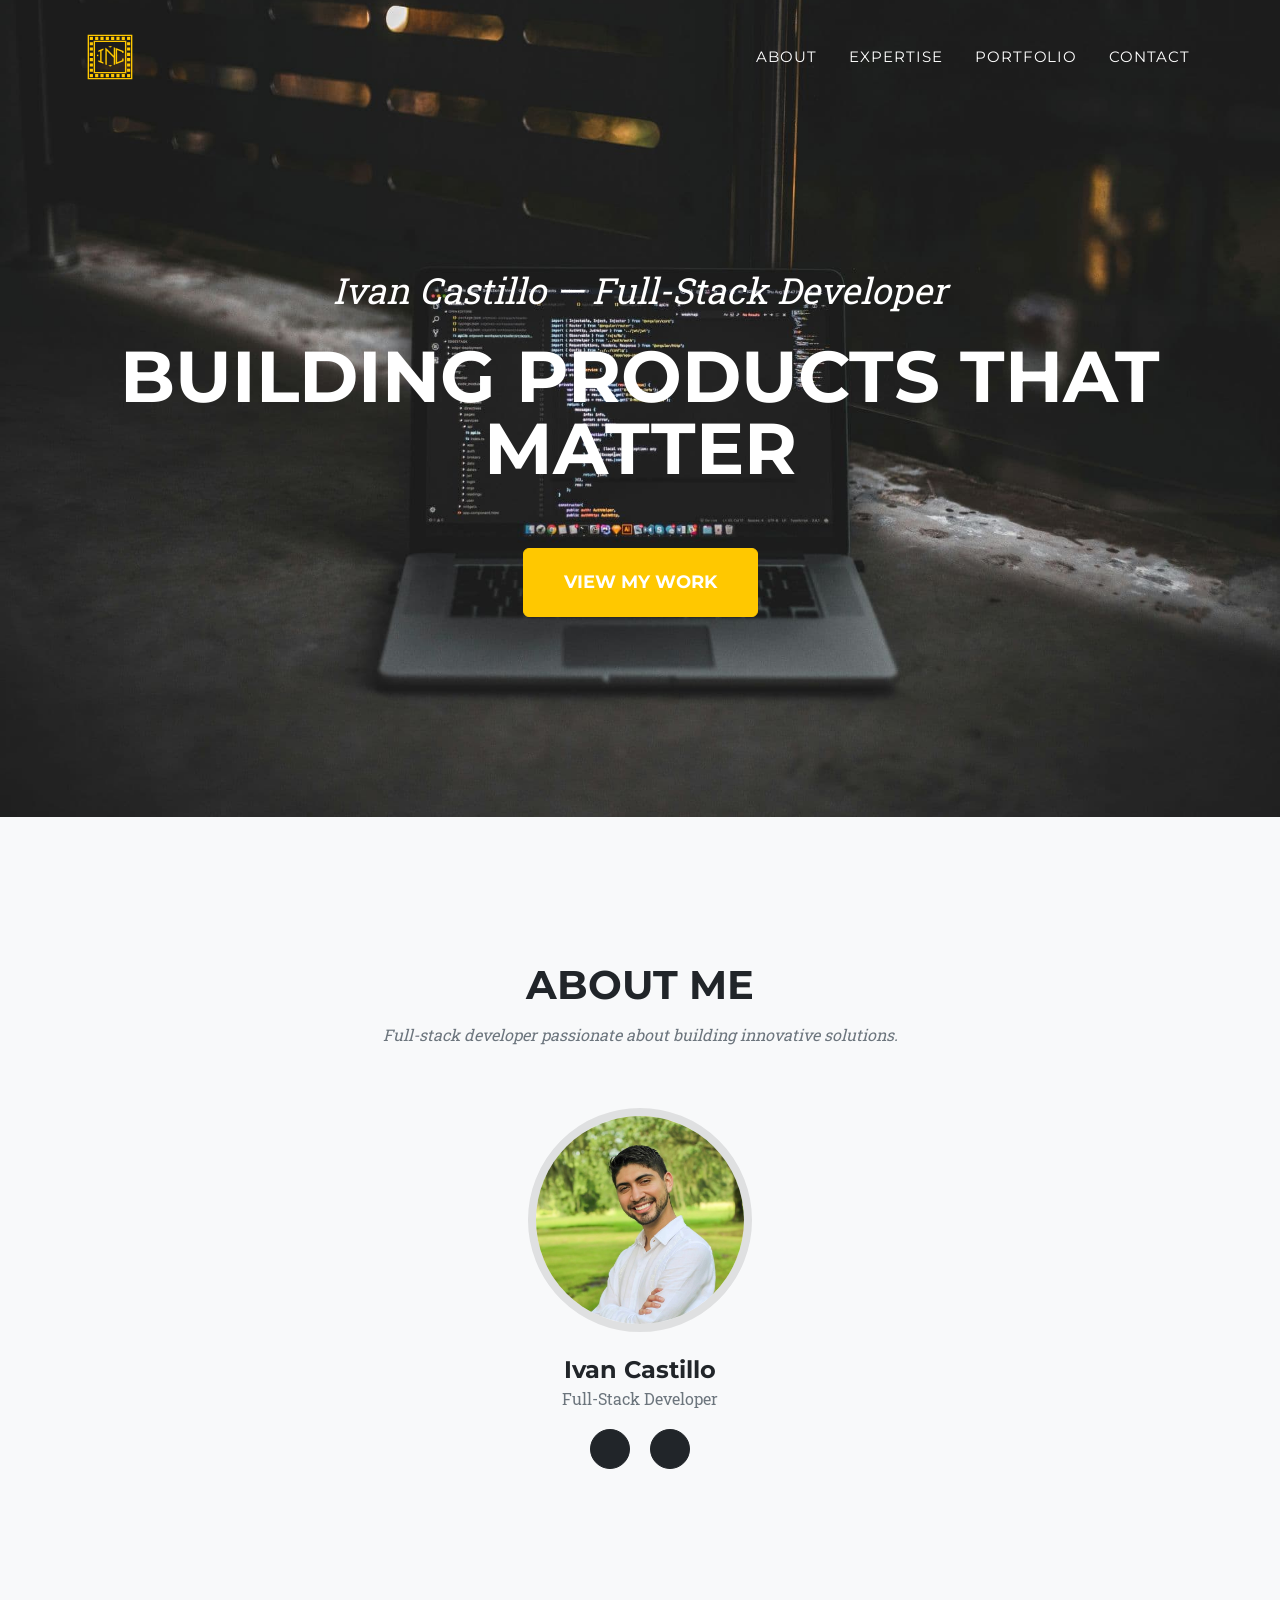
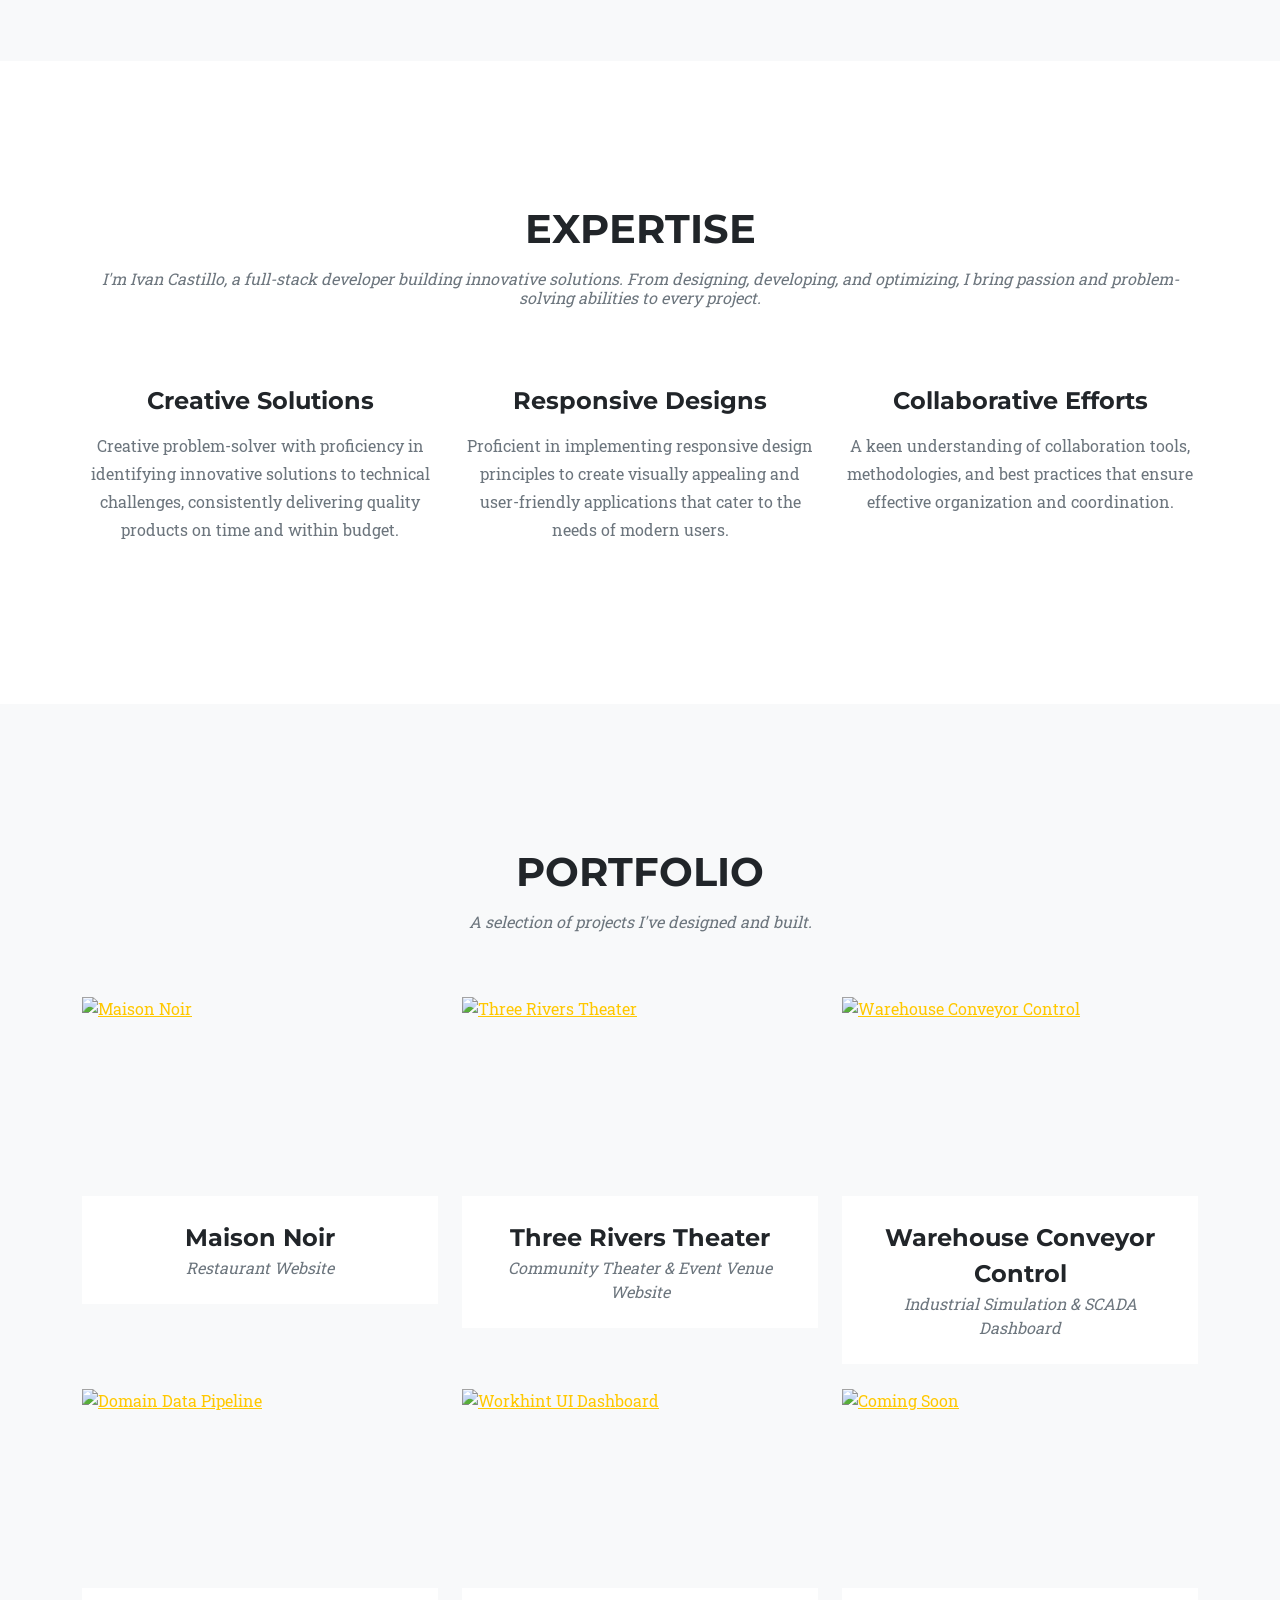
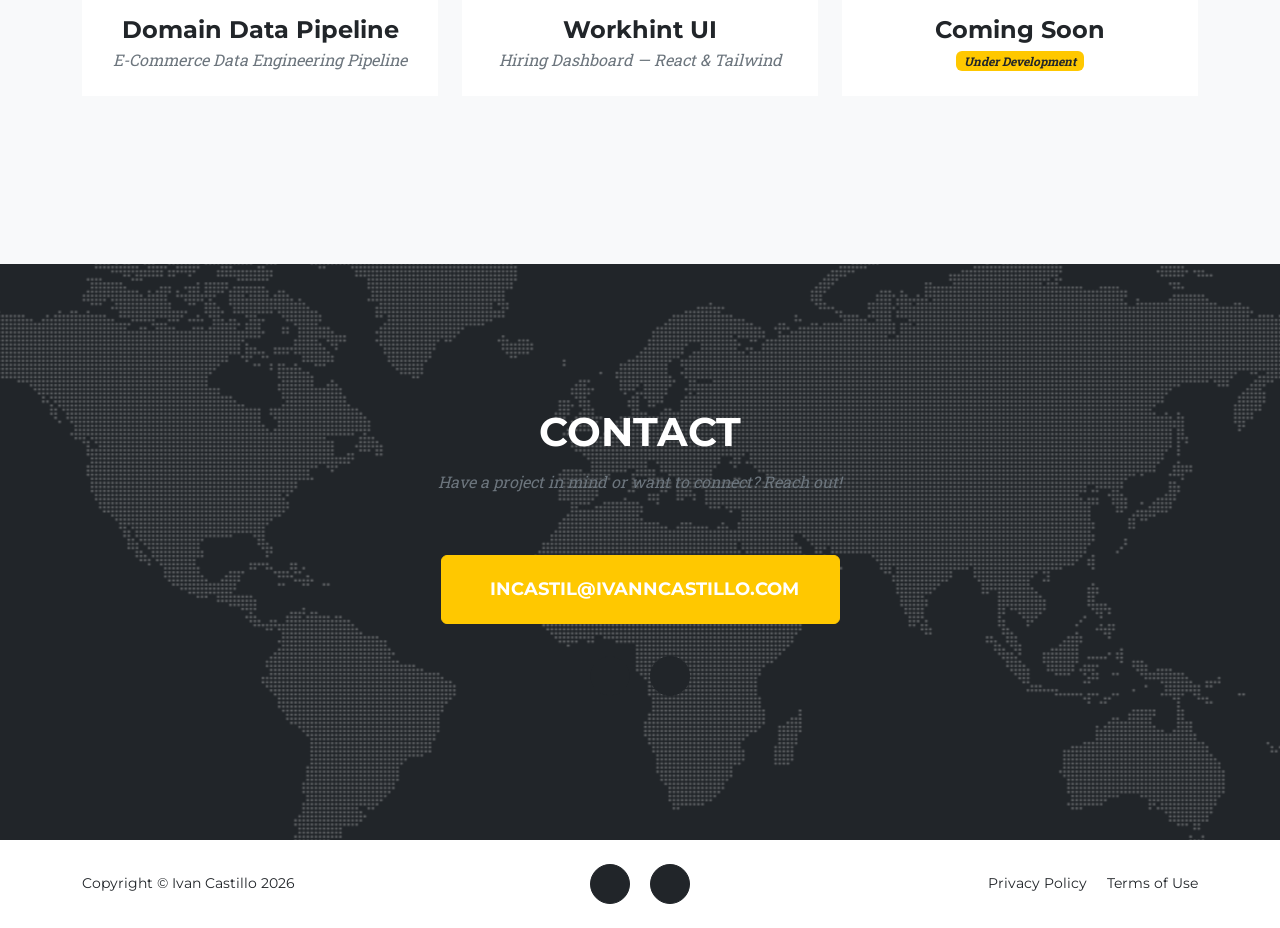
==== commit 1252caad: "Add Workhint UI dashboard project to portfolio" ====
--- a/index.html
+++ b/index.html
@@ -221,12 +221,12 @@
                   <i class="fas fa-plus fa-3x"></i>
                 </div>
               </div>
-              <img class="img-fluid" src="https://images.unsplash.com/photo-1504639725590-34d0984388bd?auto=format&fit=crop&w=800&q=80" alt="Coming Soon" />
+              <img class="img-fluid" src="https://raw.githubusercontent.com/incastil/react-tailwind-dashboard/main/screenshot.png" alt="Workhint UI Dashboard" />
             </a>
             <div class="portfolio-caption">
-              <div class="portfolio-caption-heading">Coming Soon</div>
+              <div class="portfolio-caption-heading">Workhint UI</div>
               <div class="portfolio-caption-subheading text-muted">
-                <span class="badge bg-warning text-dark">Under Development</span>
+                Hiring Dashboard — React &amp; Tailwind
               </div>
             </div>
           </div>
@@ -560,18 +560,54 @@
             <div class="col-lg-8">
               <div class="modal-body">
                 <!-- Project details-->
-                <h2 class="text-uppercase">Project Under Development</h2>
+                <h2 class="text-uppercase">Workhint UI</h2>
                 <p class="item-intro text-muted">
-                  <span class="badge bg-warning text-dark fs-6">Under Development</span>
-                </p>
-                <img class="img-fluid d-block mx-auto" src="https://images.unsplash.com/photo-1504639725590-34d0984388bd?auto=format&fit=crop&w=1200&q=80" alt="Under Development" />
-                <p>
-                  This project is currently in active development. Check back soon for details, live demos, and source code.
-                </p>
-                <button class="btn btn-primary btn-xl text-uppercase" data-bs-dismiss="modal" type="button">
-                  <i class="fas fa-xmark me-1"></i>
-                  Close
-                </button>
+                  Interactive Hiring Dashboard — React, Tailwind CSS &amp; Live APIs
+                </p>
+                <img class="img-fluid d-block mx-auto" src="https://raw.githubusercontent.com/incastil/react-tailwind-dashboard/main/screenshot.png" alt="Workhint UI Dashboard" />
+                <p>
+                  Workhint UI is a fully interactive hiring and recruitment dashboard built with React 18 and Tailwind CSS v3 —
+                  with zero third-party UI component libraries. Every element is hand-crafted using Tailwind utility classes.
+                  The app integrates two live external REST APIs: RandomUser API for real-time candidate data and The Muse API
+                  for live job listings filterable by level and keyword.
+                </p>
+                <p>
+                  The dashboard spans five pages — Dashboard, Candidates, Jobs, Reports, and Settings — with client-side routing
+                  handled via React state (no React Router). Features include dark mode with persistent toggle, animated loading
+                  skeletons, a global search bar, an Add Candidate modal with form validation, and four Recharts visualizations:
+                  hiring trend (area), candidate pipeline (bar), response rate (line), and time-to-hire (line).
+                  Fully responsive across mobile, tablet, and desktop. Deployed live on Vercel.
+                </p>
+                <ul class="list-inline">
+                  <li>
+                    <strong>Type:</strong>
+                    Hiring &amp; Recruitment Dashboard
+                  </li>
+                  <li>
+                    <strong>Stack:</strong>
+                    React 18, Vite, Tailwind CSS v3, Recharts, RandomUser API, The Muse API
+                  </li>
+                  <li>
+                    <strong>Features:</strong>
+                    Live APIs, Dark Mode, Recharts Visualizations, Responsive Layout, Add Candidate Modal, Loading Skeletons
+                  </li>
+                </ul>
+                <div class="d-flex flex-column flex-sm-row gap-2 justify-content-center mt-3">
+                  <button class="btn btn-primary btn-xl text-uppercase" data-bs-dismiss="modal" type="button"
+                    onclick="window.open('https://react-tailwind-dashboard-eight.vercel.app', '_blank');">
+                    <i class="fas fa-external-link-alt me-1"></i>
+                    View Live Demo
+                  </button>
+                  <button class="btn btn-primary btn-xl text-uppercase" data-bs-dismiss="modal" type="button"
+                    onclick="window.open('https://github.com/incastil/react-tailwind-dashboard', '_blank');">
+                    <i class="fab fa-github me-1"></i>
+                    View on GitHub
+                  </button>
+                  <button class="btn btn-primary btn-xl text-uppercase" data-bs-dismiss="modal" type="button">
+                    <i class="fas fa-xmark me-1"></i>
+                    Close Project
+                  </button>
+                </div>
               </div>
             </div>
           </div>
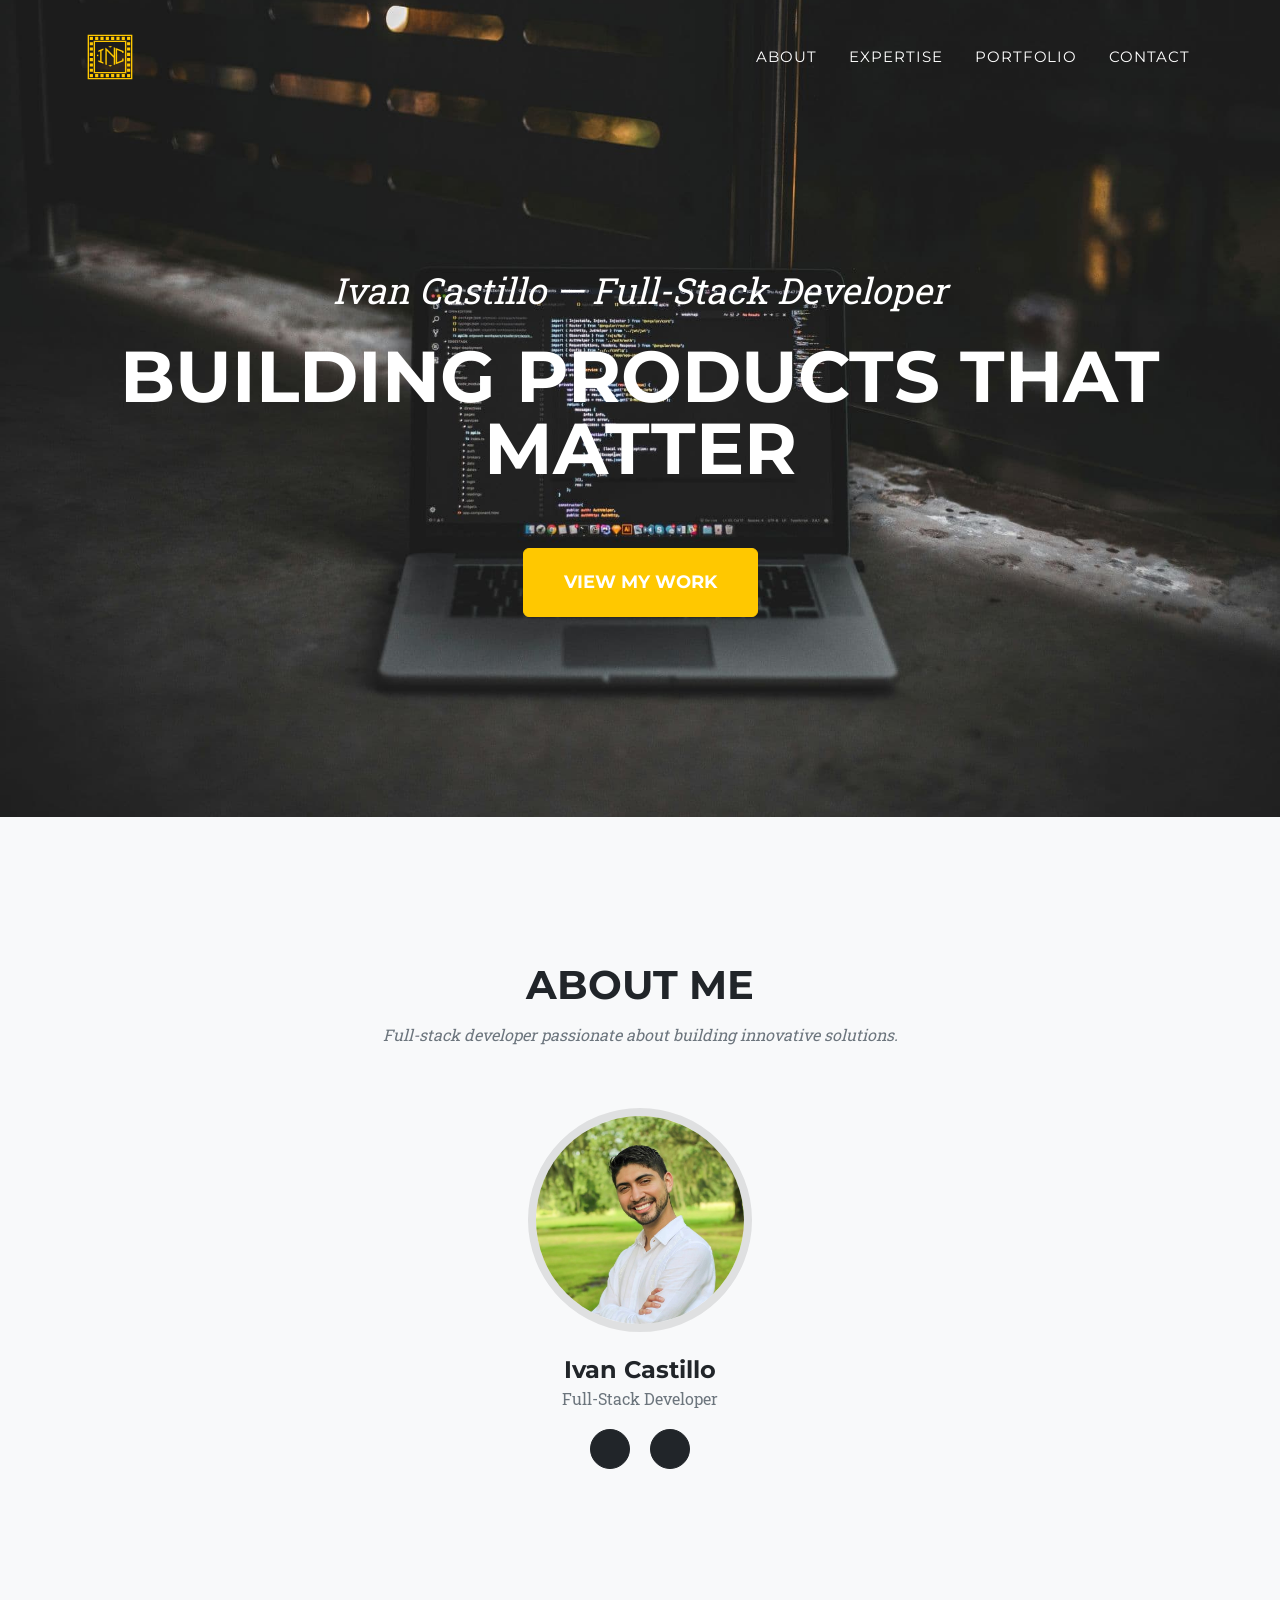
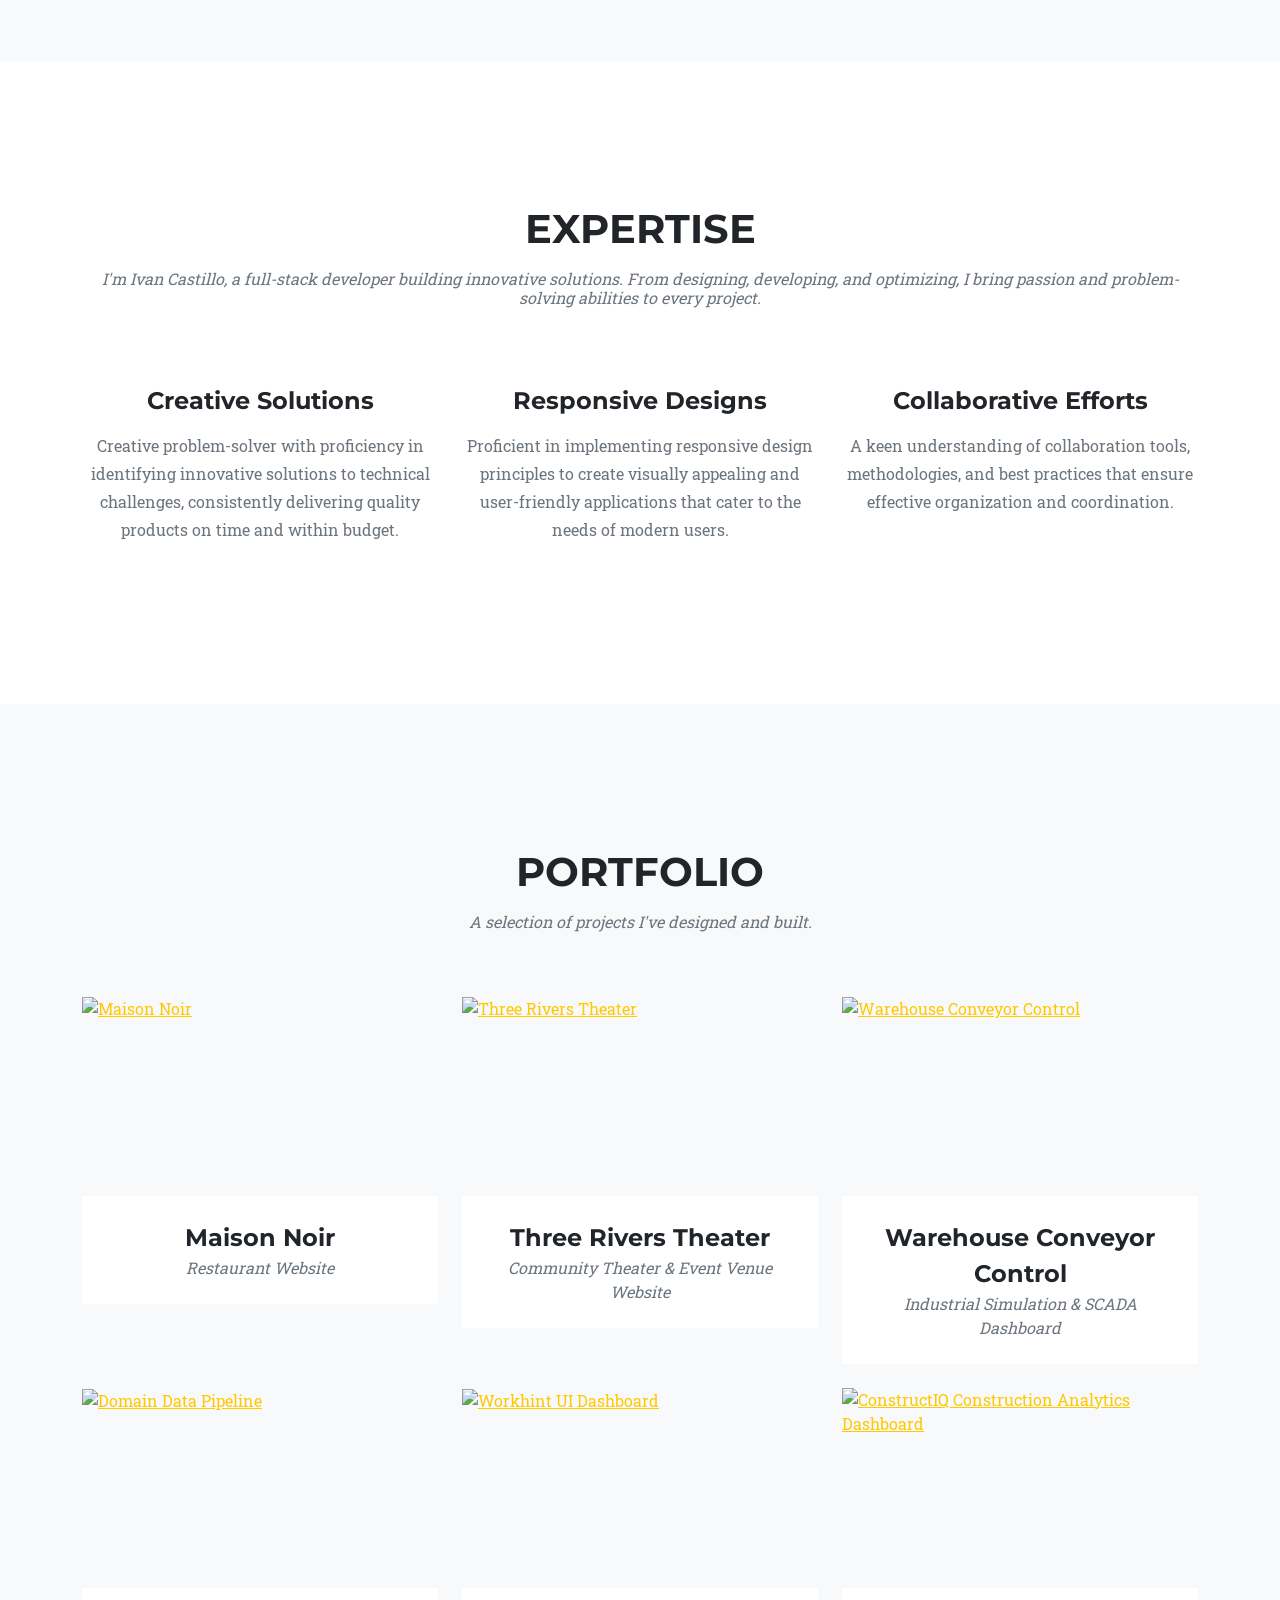
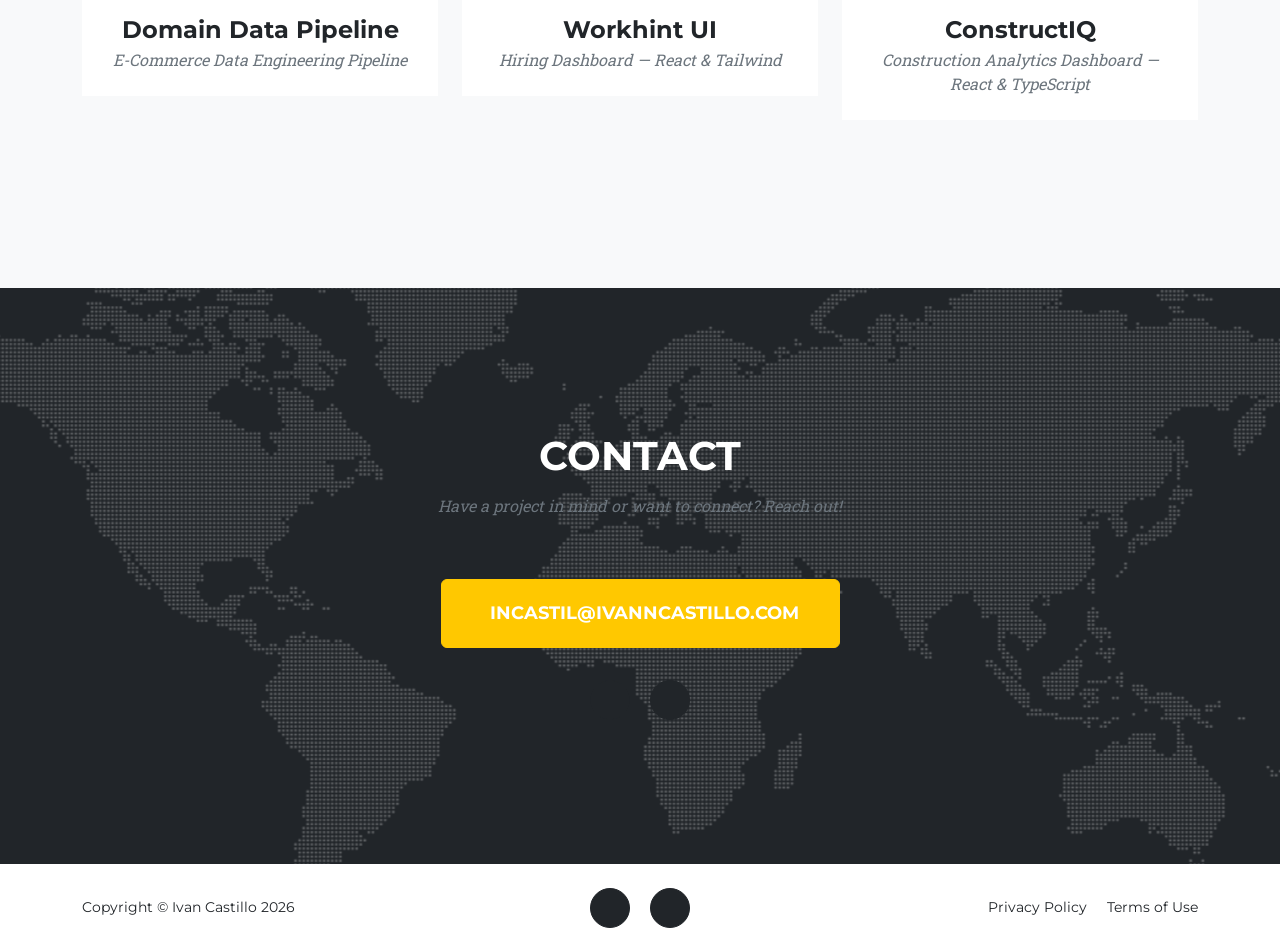
==== commit 34a781d8: "Add ConstructIQ construction analytics dashboard to portfolio" ====
--- a/index.html
+++ b/index.html
@@ -240,12 +240,12 @@
                   <i class="fas fa-plus fa-3x"></i>
                 </div>
               </div>
-              <img class="img-fluid" src="https://images.unsplash.com/photo-1504639725590-34d0984388bd?auto=format&fit=crop&w=800&q=80" alt="Coming Soon" />
+              <img class="img-fluid" src="https://images.unsplash.com/photo-1504307651254-35680f356dfd?auto=format&fit=crop&w=800&q=80" alt="ConstructIQ Construction Analytics Dashboard" />
             </a>
             <div class="portfolio-caption">
-              <div class="portfolio-caption-heading">Coming Soon</div>
+              <div class="portfolio-caption-heading">ConstructIQ</div>
               <div class="portfolio-caption-subheading text-muted">
-                <span class="badge bg-warning text-dark">Under Development</span>
+                Construction Analytics Dashboard — React &amp; TypeScript
               </div>
             </div>
           </div>
@@ -627,18 +627,54 @@
             <div class="col-lg-8">
               <div class="modal-body">
                 <!-- Project details-->
-                <h2 class="text-uppercase">Project Under Development</h2>
+                <h2 class="text-uppercase">ConstructIQ</h2>
                 <p class="item-intro text-muted">
-                  <span class="badge bg-warning text-dark fs-6">Under Development</span>
-                </p>
-                <img class="img-fluid d-block mx-auto" src="https://images.unsplash.com/photo-1504639725590-34d0984388bd?auto=format&fit=crop&w=1200&q=80" alt="Under Development" />
-                <p>
-                  This project is currently in active development. Check back soon for details, live demos, and source code.
-                </p>
-                <button class="btn btn-primary btn-xl text-uppercase" data-bs-dismiss="modal" type="button">
-                  <i class="fas fa-xmark me-1"></i>
-                  Close
-                </button>
+                  Construction Analytics Dashboard — React 19 &amp; TypeScript
+                </p>
+                <img class="img-fluid d-block mx-auto" src="https://images.unsplash.com/photo-1504307651254-35680f356dfd?auto=format&fit=crop&w=1200&q=80" alt="ConstructIQ Construction Analytics Dashboard" />
+                <p>
+                  ConstructIQ transforms raw construction project data into predictive operational intelligence,
+                  designed to complement platforms like Procore by surfacing <em>what is about to go wrong</em>
+                  rather than just historical data. A rule-based AI risk engine scores every project 0–100 across
+                  three signals — schedule delay (up to 50 pts), budget overrun (up to 30 pts), and delayed task
+                  count (up to 20 pts) — and automatically classifies them as On Time, At Risk, High Risk, or Critical.
+                </p>
+                <p>
+                  The dashboard surfaces portfolio-level KPIs including on-time delivery %, budget vs. actual spend,
+                  average risk score, and active alerts. A CSV upload feature rebuilds the entire dashboard from new
+                  data, making it easy to swap in any project dataset. Built with React 19 and TypeScript, styled with
+                  Tailwind CSS v4, and visualized using Recharts — deployed as a static app on Vercel with no backend required.
+                </p>
+                <ul class="list-inline">
+                  <li>
+                    <strong>Type:</strong>
+                    Construction Analytics Dashboard
+                  </li>
+                  <li>
+                    <strong>Stack:</strong>
+                    React 19, TypeScript, Tailwind CSS v4, Recharts, Vite, Bun
+                  </li>
+                  <li>
+                    <strong>Features:</strong>
+                    AI Risk Engine, Portfolio KPIs, CSV Upload, Dark Mode, Filtering &amp; Sorting
+                  </li>
+                </ul>
+                <div class="d-flex flex-column flex-sm-row gap-2 justify-content-center mt-3">
+                  <button class="btn btn-primary btn-xl text-uppercase" data-bs-dismiss="modal" type="button"
+                    onclick="window.open('https://construction-dashboard-dusky.vercel.app', '_blank');">
+                    <i class="fas fa-external-link-alt me-1"></i>
+                    View Live Demo
+                  </button>
+                  <button class="btn btn-primary btn-xl text-uppercase" data-bs-dismiss="modal" type="button"
+                    onclick="window.open('https://github.com/incastil/construction-dashboard', '_blank');">
+                    <i class="fab fa-github me-1"></i>
+                    View on GitHub
+                  </button>
+                  <button class="btn btn-primary btn-xl text-uppercase" data-bs-dismiss="modal" type="button">
+                    <i class="fas fa-xmark me-1"></i>
+                    Close Project
+                  </button>
+                </div>
               </div>
             </div>
           </div>
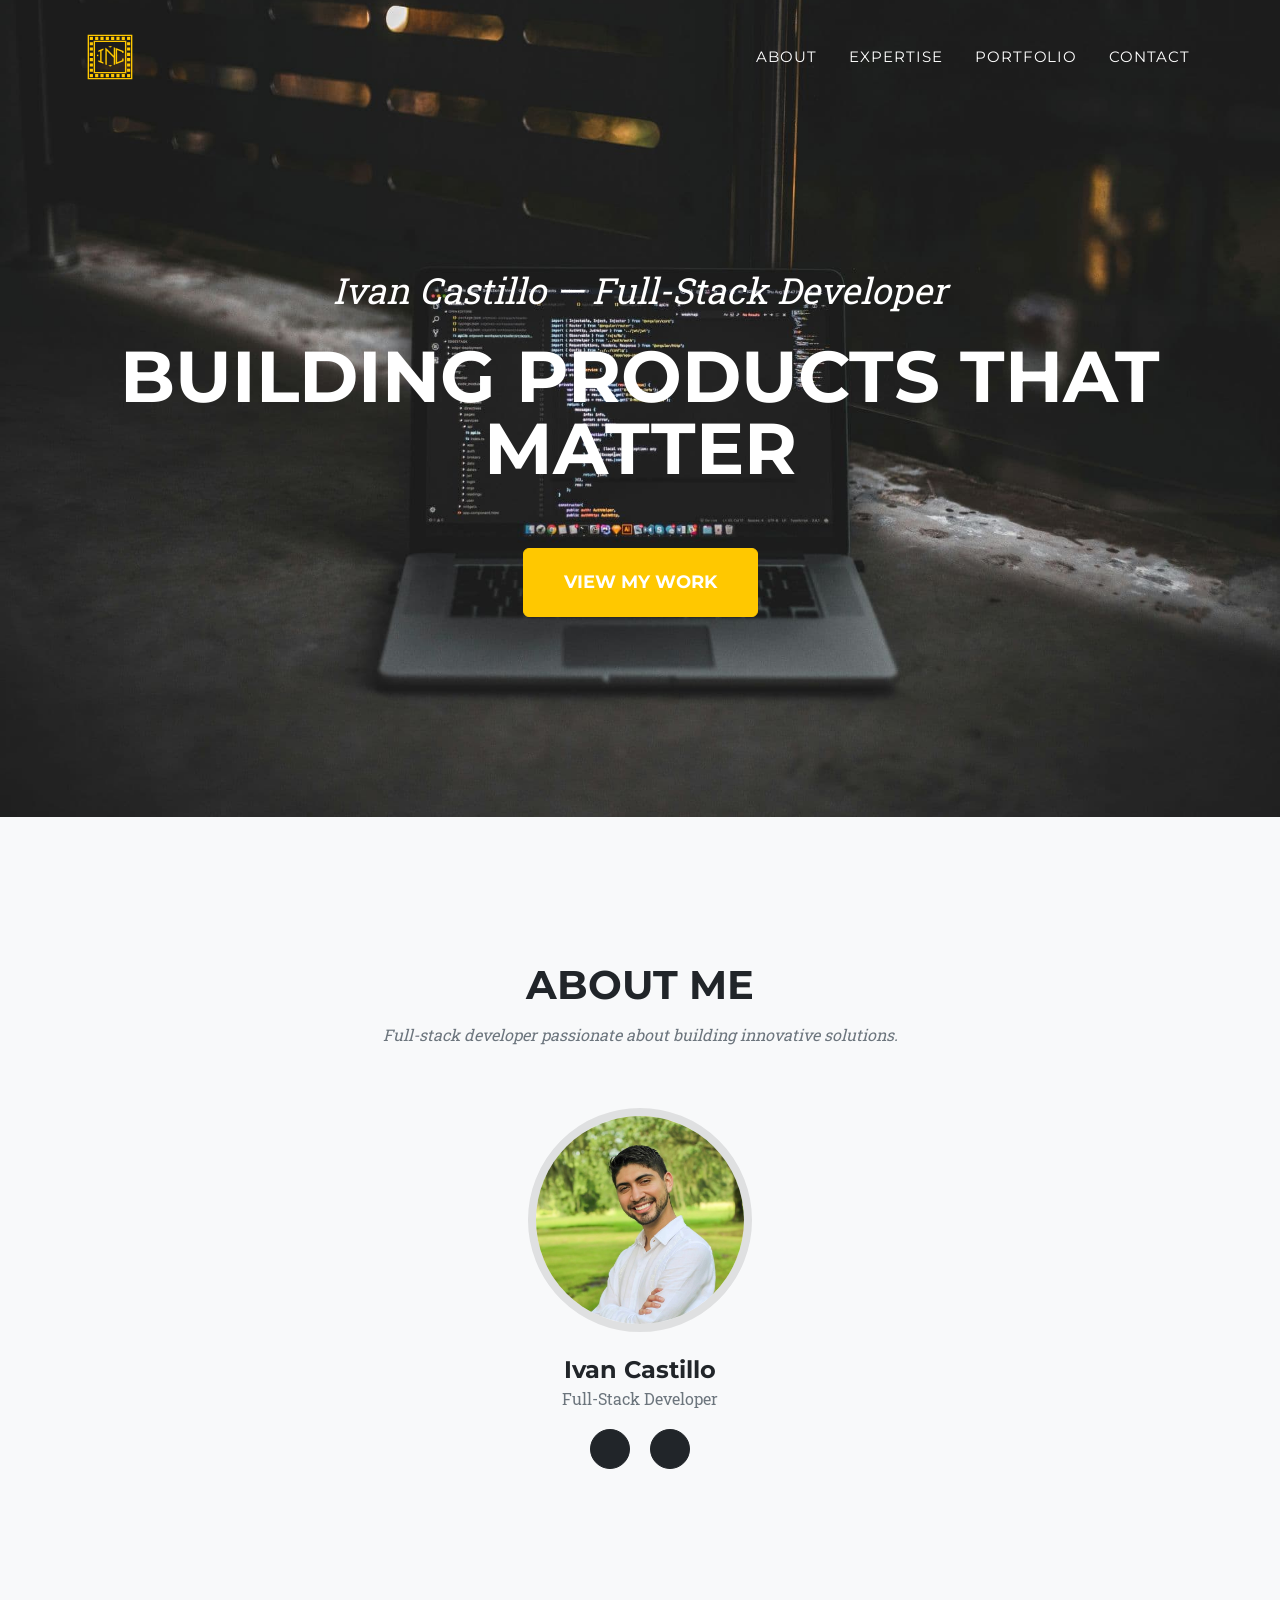
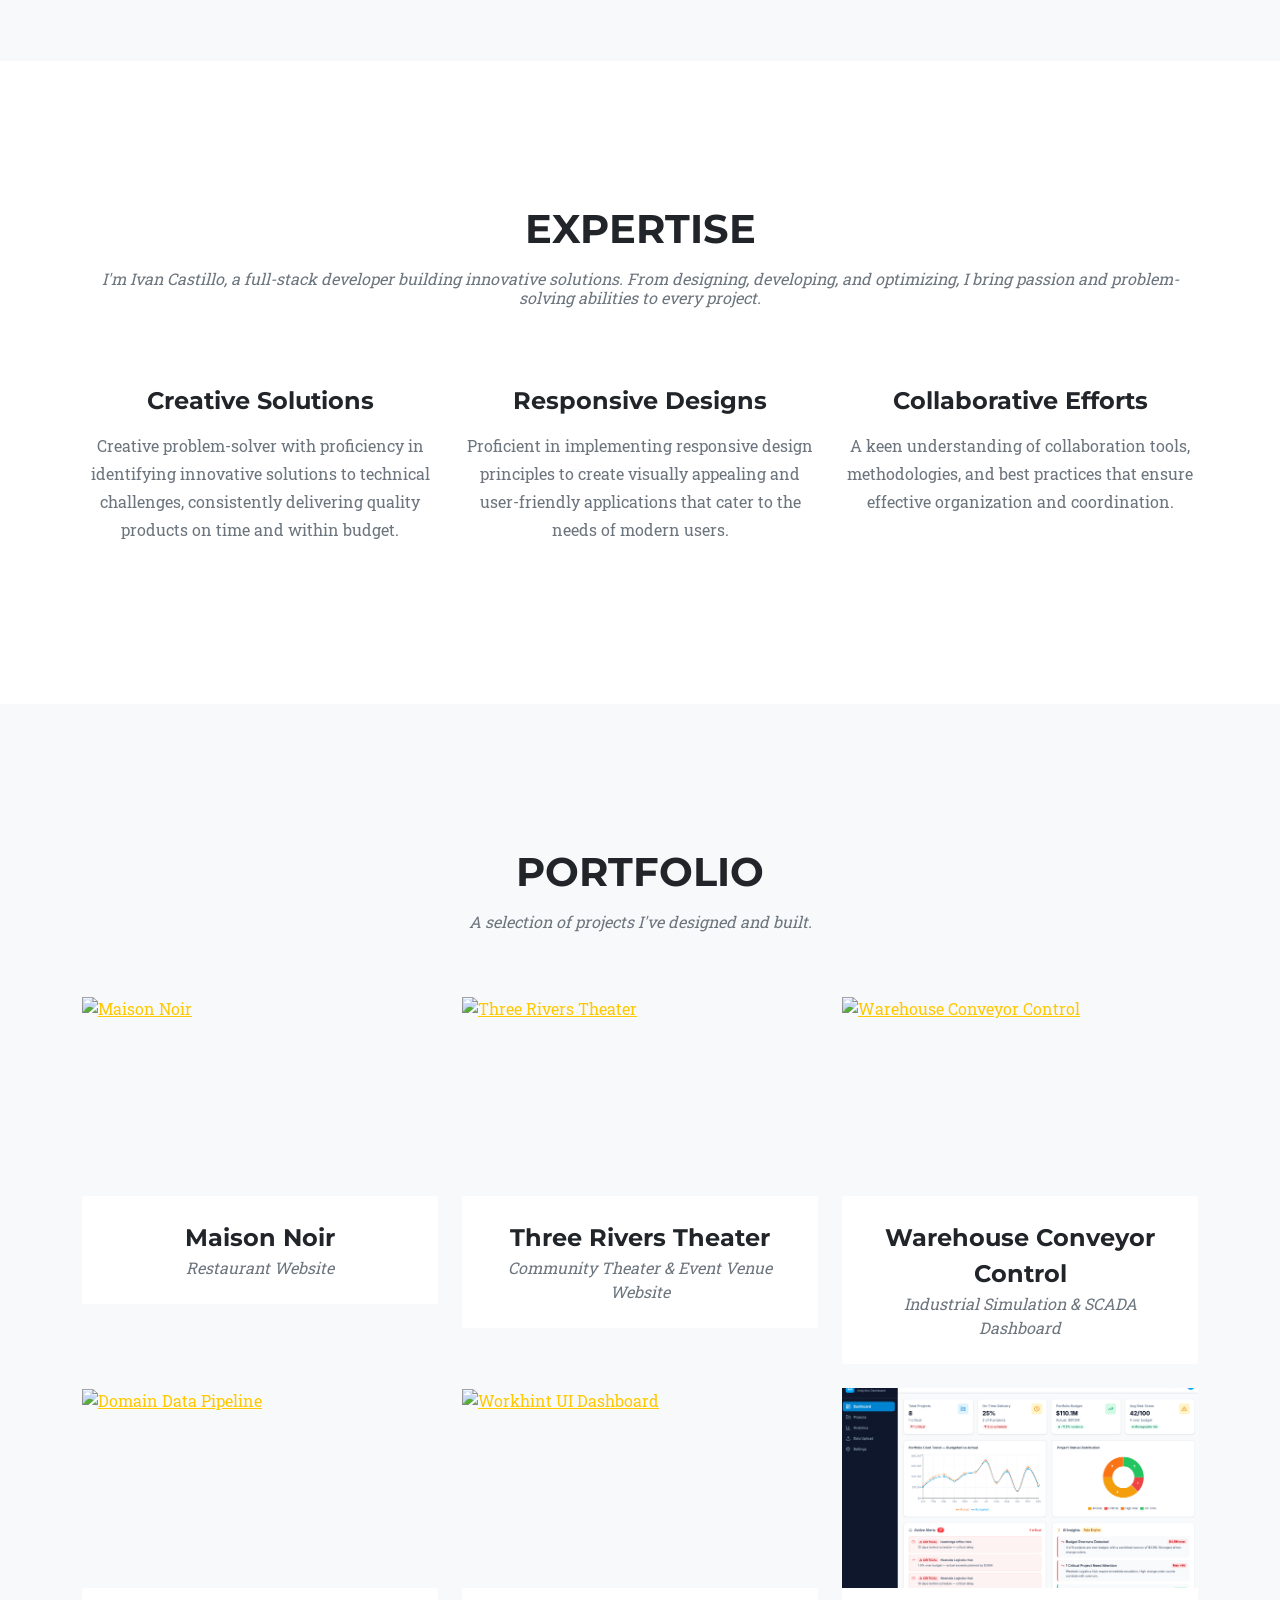
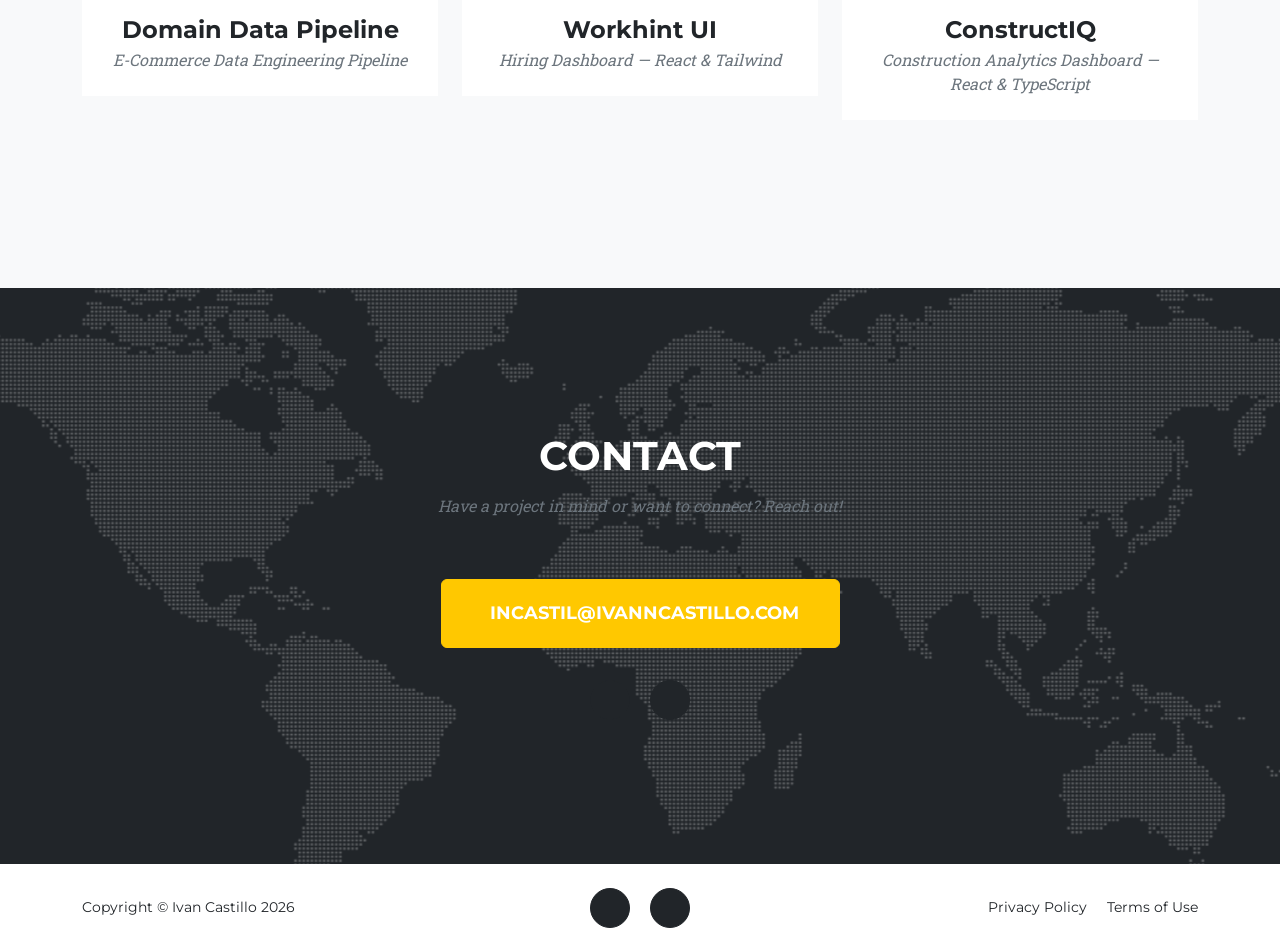
==== commit 24b4caec: "Use local screenshot for ConstructIQ portfolio item" ====
--- a/index.html
+++ b/index.html
@@ -240,7 +240,7 @@
                   <i class="fas fa-plus fa-3x"></i>
                 </div>
               </div>
-              <img class="img-fluid" src="https://images.unsplash.com/photo-1504307651254-35680f356dfd?auto=format&fit=crop&w=800&q=80" alt="ConstructIQ Construction Analytics Dashboard" />
+              <img class="img-fluid" src="assets/img/portfolio/construction-dashboard.png" alt="ConstructIQ Construction Analytics Dashboard" />
             </a>
             <div class="portfolio-caption">
               <div class="portfolio-caption-heading">ConstructIQ</div>
@@ -631,7 +631,7 @@
                 <p class="item-intro text-muted">
                   Construction Analytics Dashboard — React 19 &amp; TypeScript
                 </p>
-                <img class="img-fluid d-block mx-auto" src="https://images.unsplash.com/photo-1504307651254-35680f356dfd?auto=format&fit=crop&w=1200&q=80" alt="ConstructIQ Construction Analytics Dashboard" />
+                <img class="img-fluid d-block mx-auto" src="assets/img/portfolio/construction-dashboard.png" alt="ConstructIQ Construction Analytics Dashboard" />
                 <p>
                   ConstructIQ transforms raw construction project data into predictive operational intelligence,
                   designed to complement platforms like Procore by surfacing <em>what is about to go wrong</em>
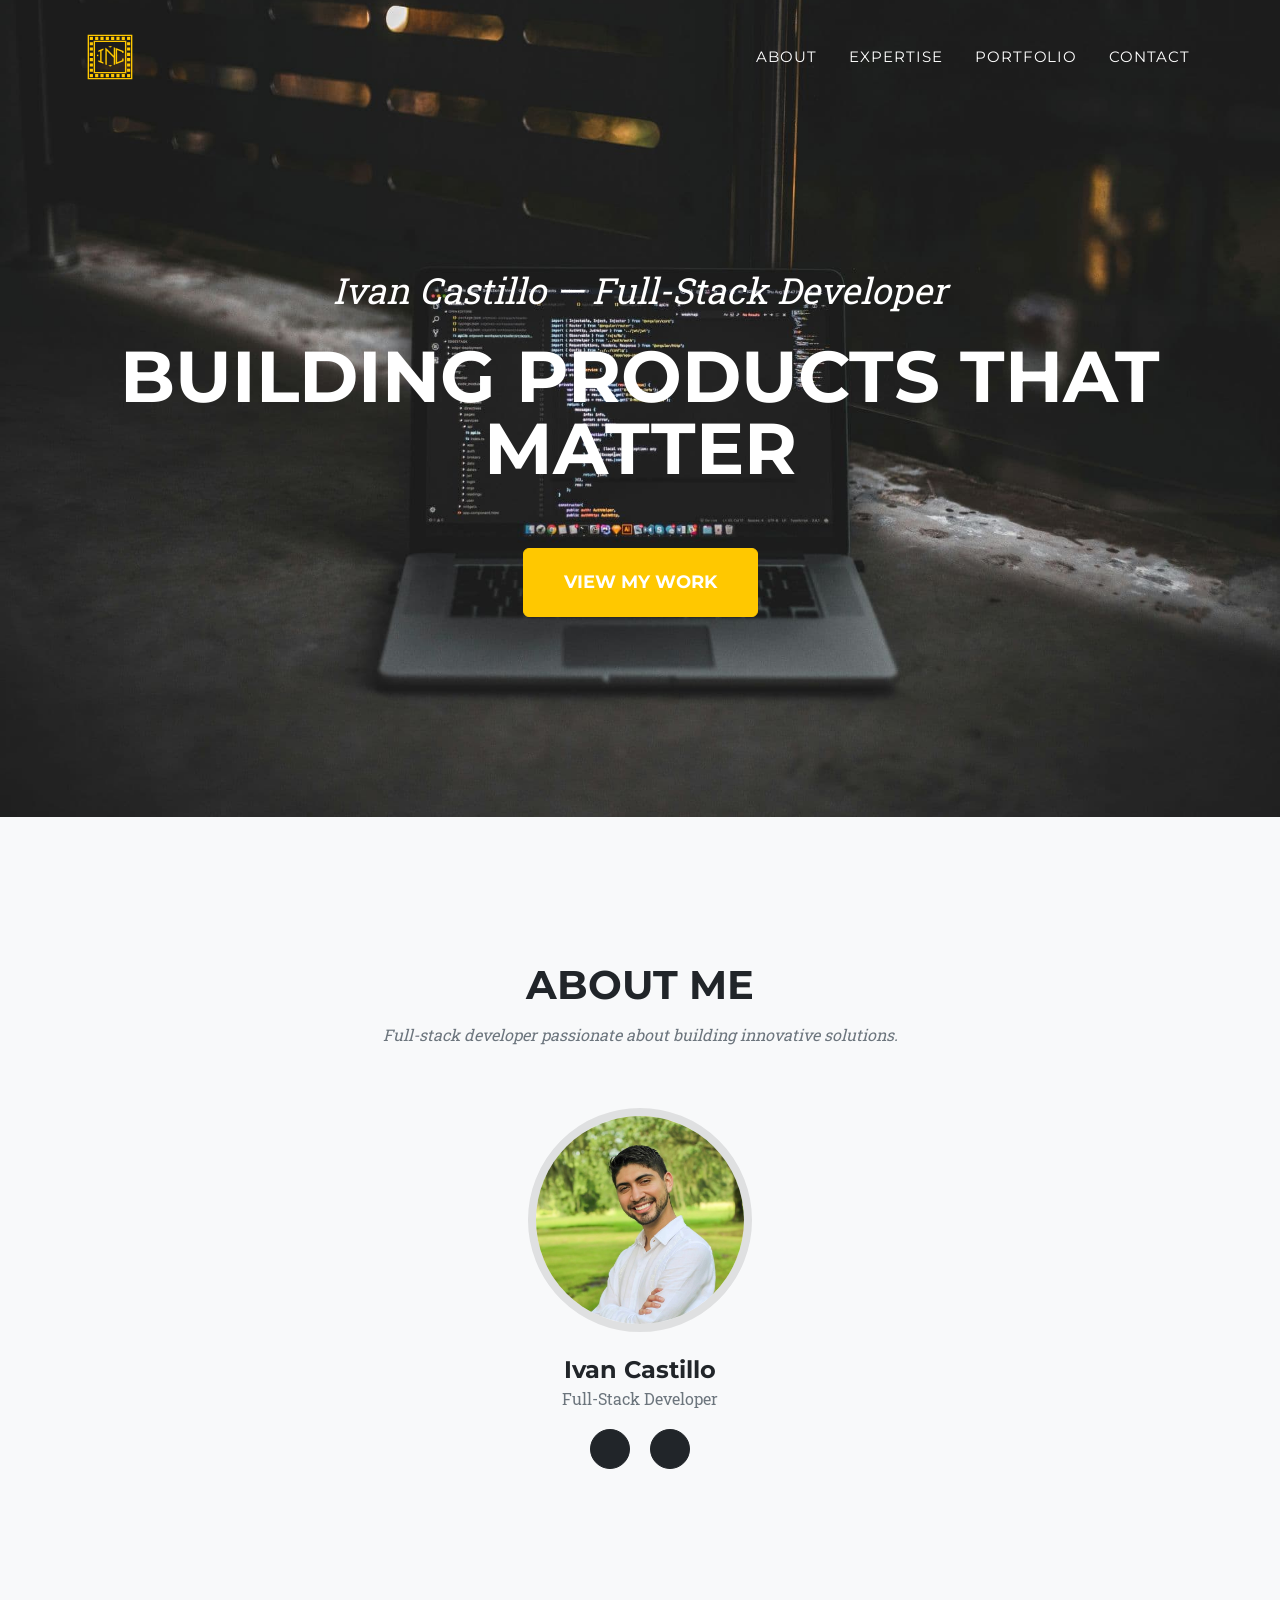
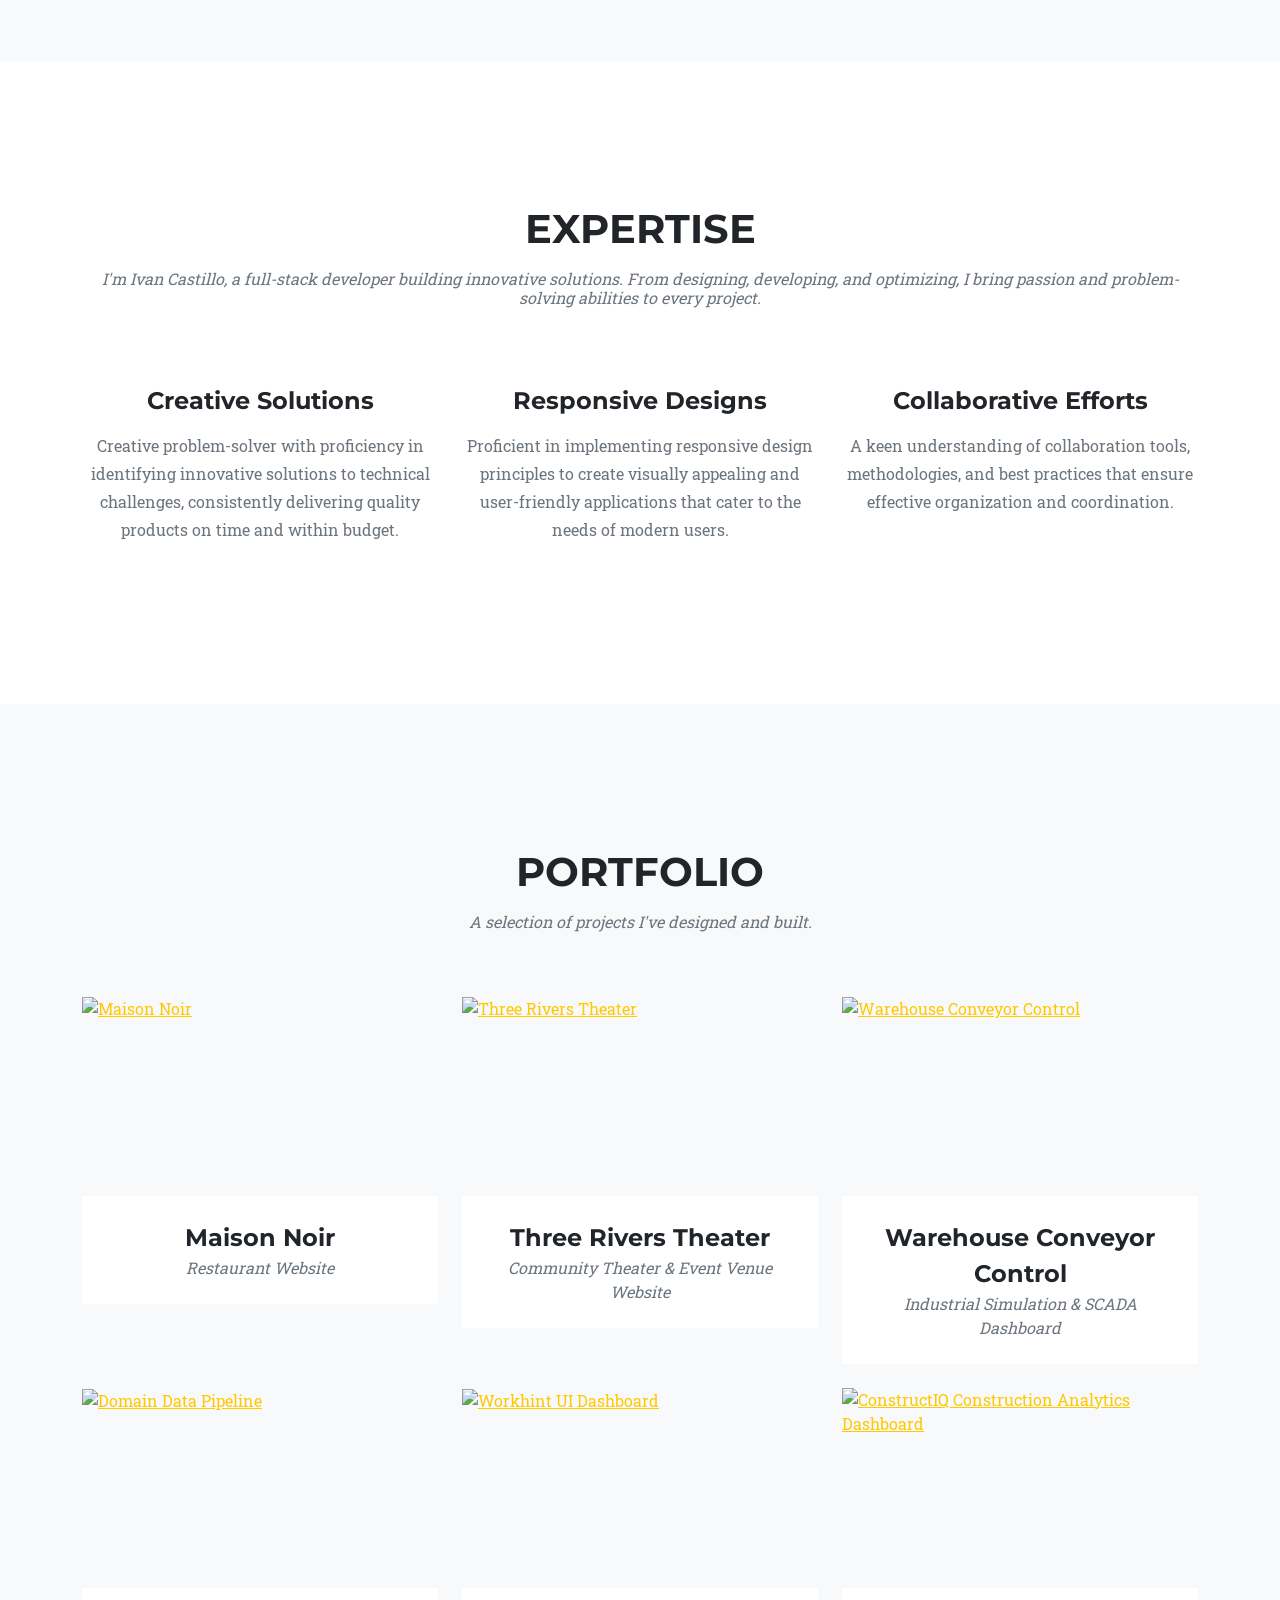
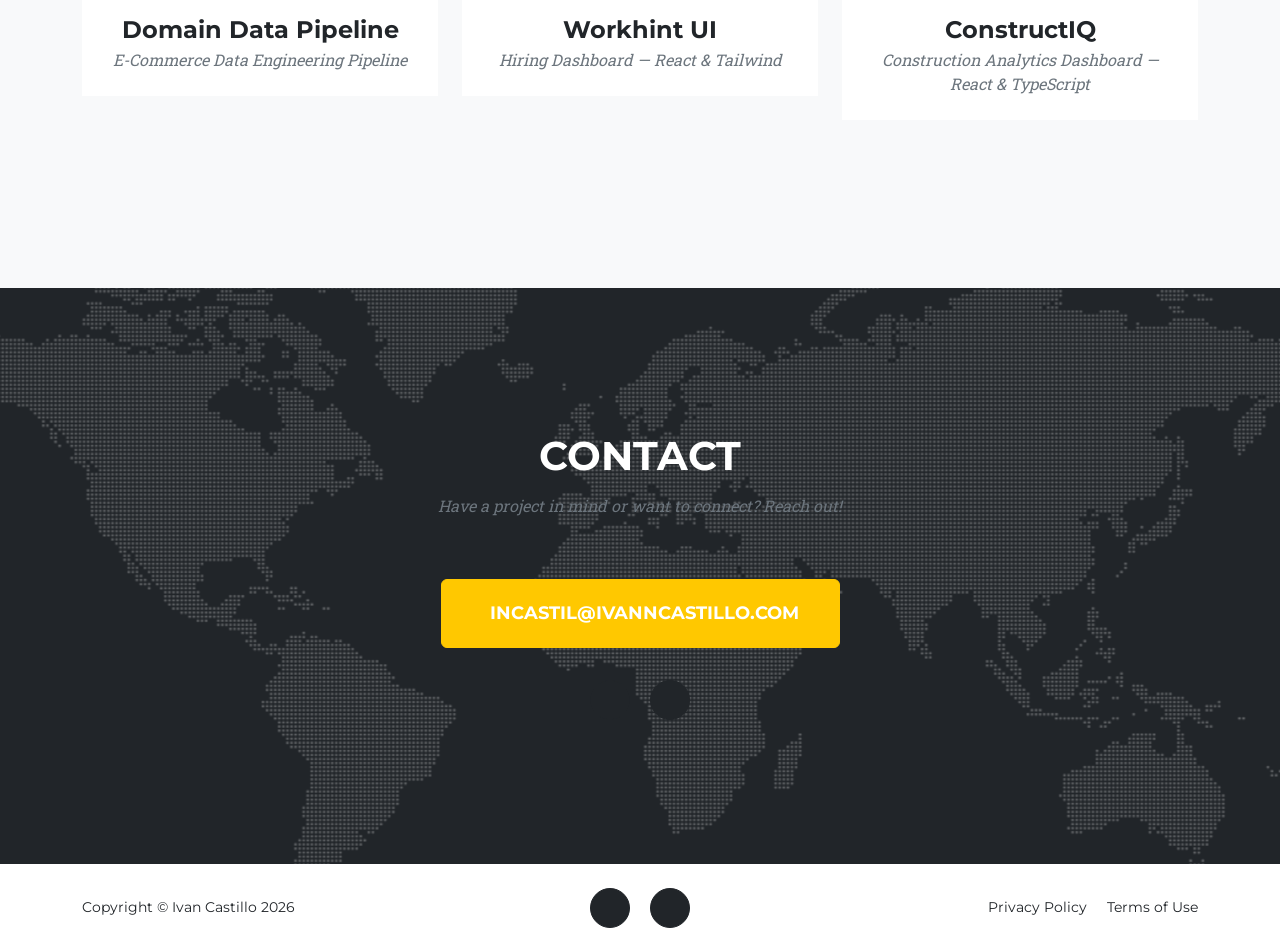
==== commit 1a314432: "Use raw GitHub screenshot URL for ConstructIQ portfolio item" ====
--- a/index.html
+++ b/index.html
@@ -240,7 +240,7 @@
                   <i class="fas fa-plus fa-3x"></i>
                 </div>
               </div>
-              <img class="img-fluid" src="assets/img/portfolio/construction-dashboard.png" alt="ConstructIQ Construction Analytics Dashboard" />
+              <img class="img-fluid" src="https://raw.githubusercontent.com/incastil/construction-dashboard/main/public/preview.png" alt="ConstructIQ Construction Analytics Dashboard" />
             </a>
             <div class="portfolio-caption">
               <div class="portfolio-caption-heading">ConstructIQ</div>
@@ -631,7 +631,7 @@
                 <p class="item-intro text-muted">
                   Construction Analytics Dashboard — React 19 &amp; TypeScript
                 </p>
-                <img class="img-fluid d-block mx-auto" src="assets/img/portfolio/construction-dashboard.png" alt="ConstructIQ Construction Analytics Dashboard" />
+                <img class="img-fluid d-block mx-auto" src="https://raw.githubusercontent.com/incastil/construction-dashboard/main/public/preview.png" alt="ConstructIQ Construction Analytics Dashboard" />
                 <p>
                   ConstructIQ transforms raw construction project data into predictive operational intelligence,
                   designed to complement platforms like Procore by surfacing <em>what is about to go wrong</em>
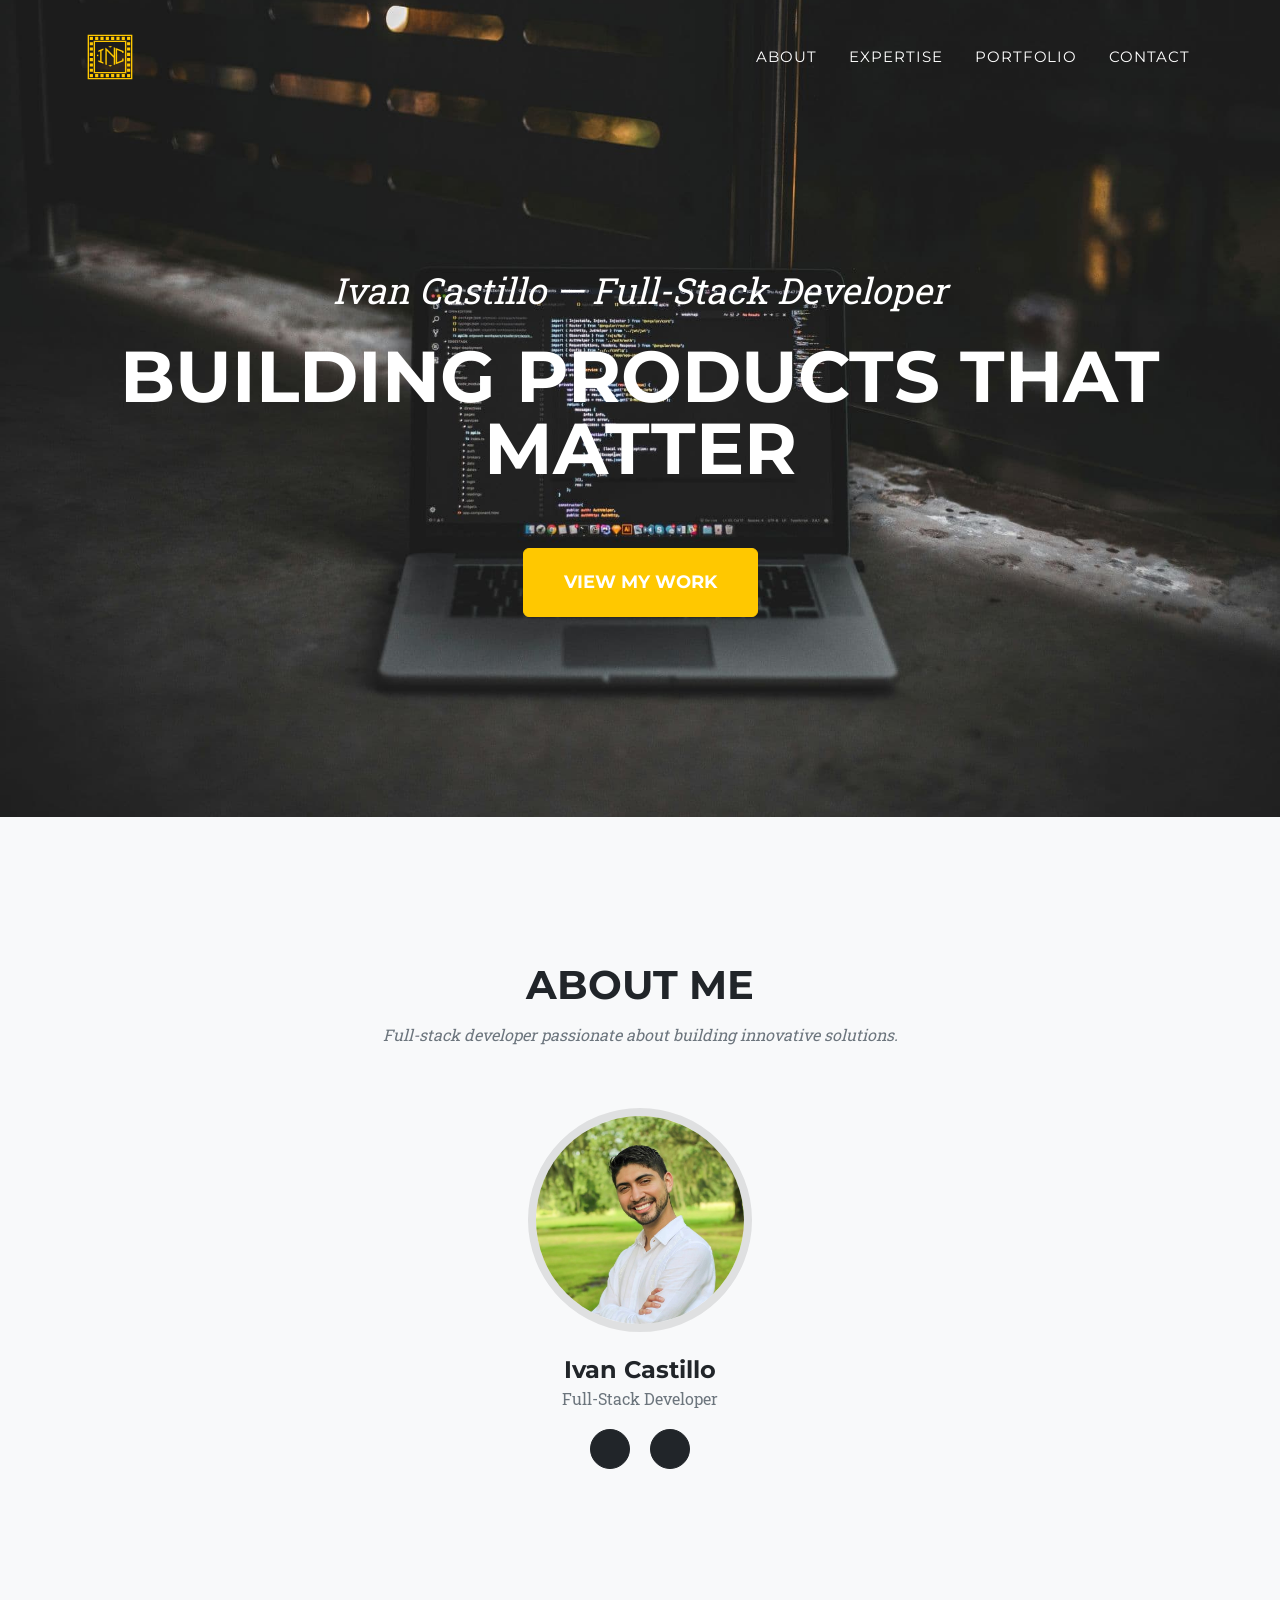
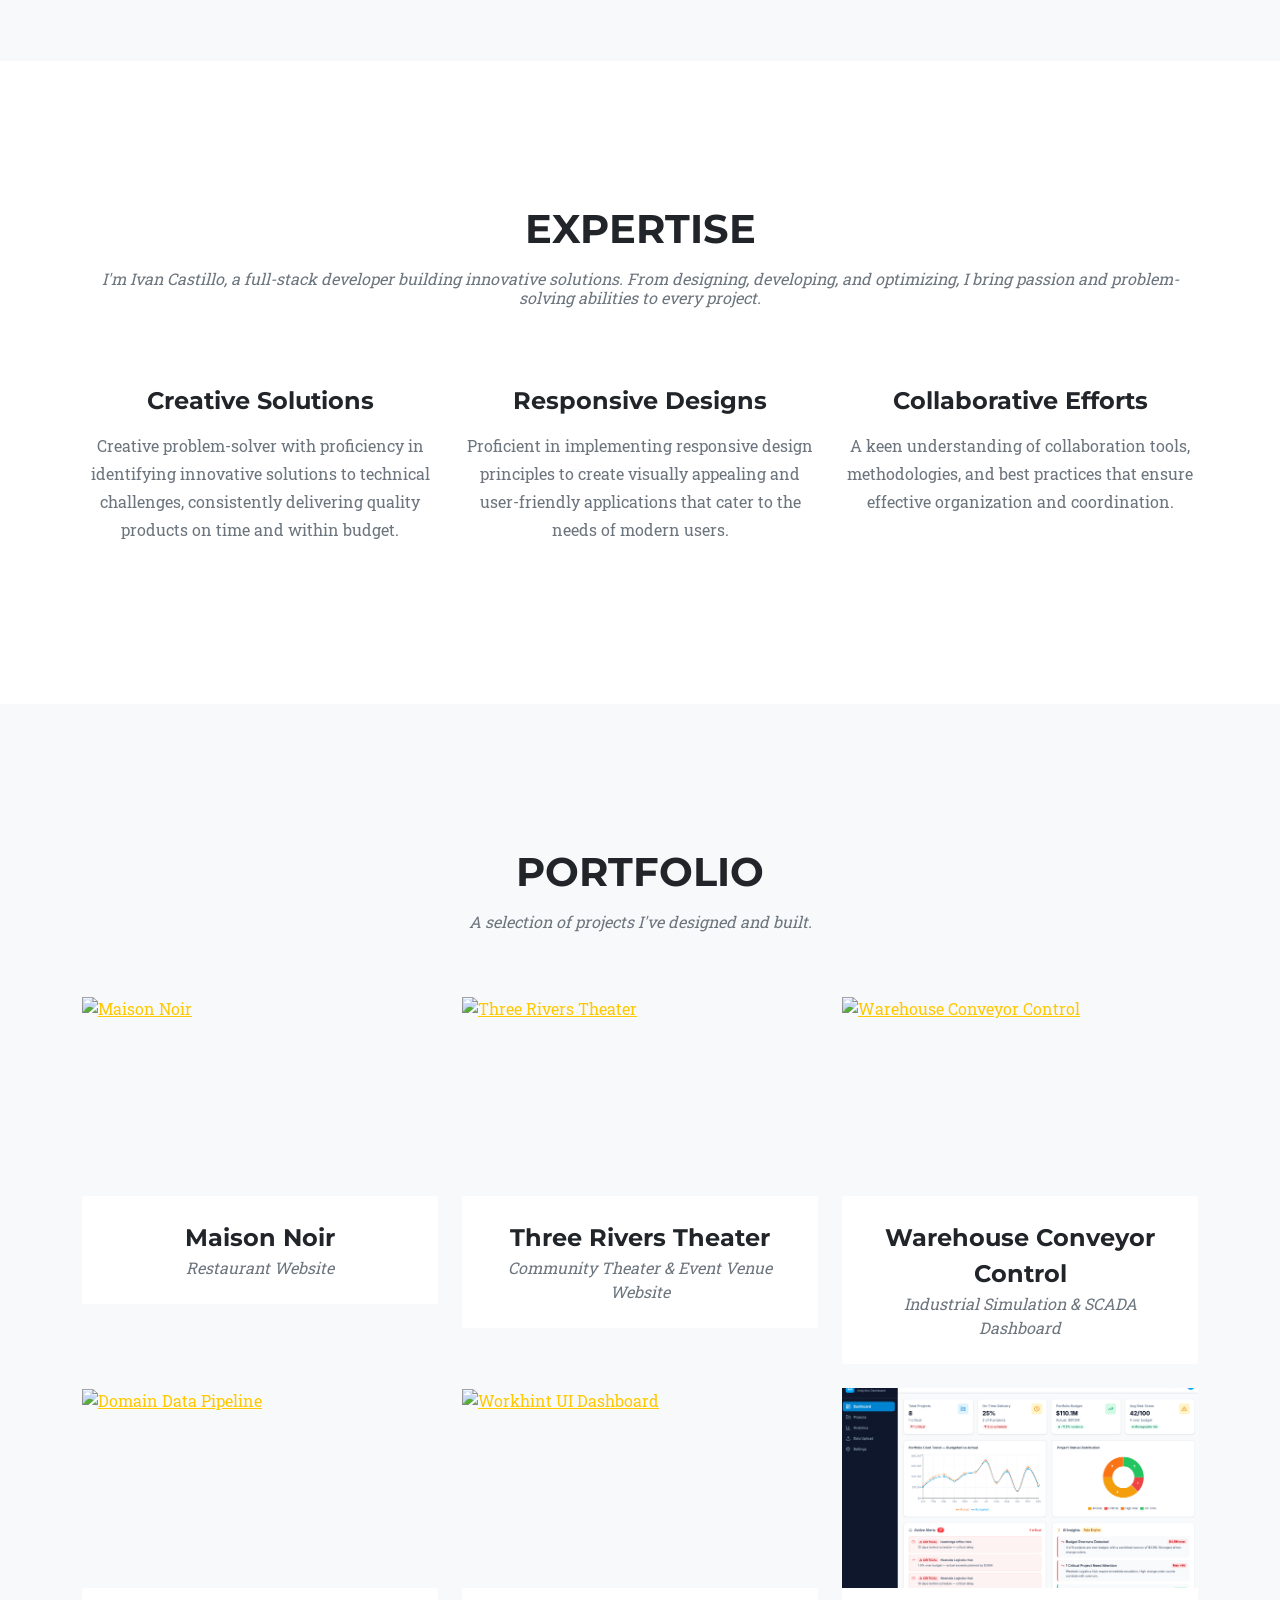
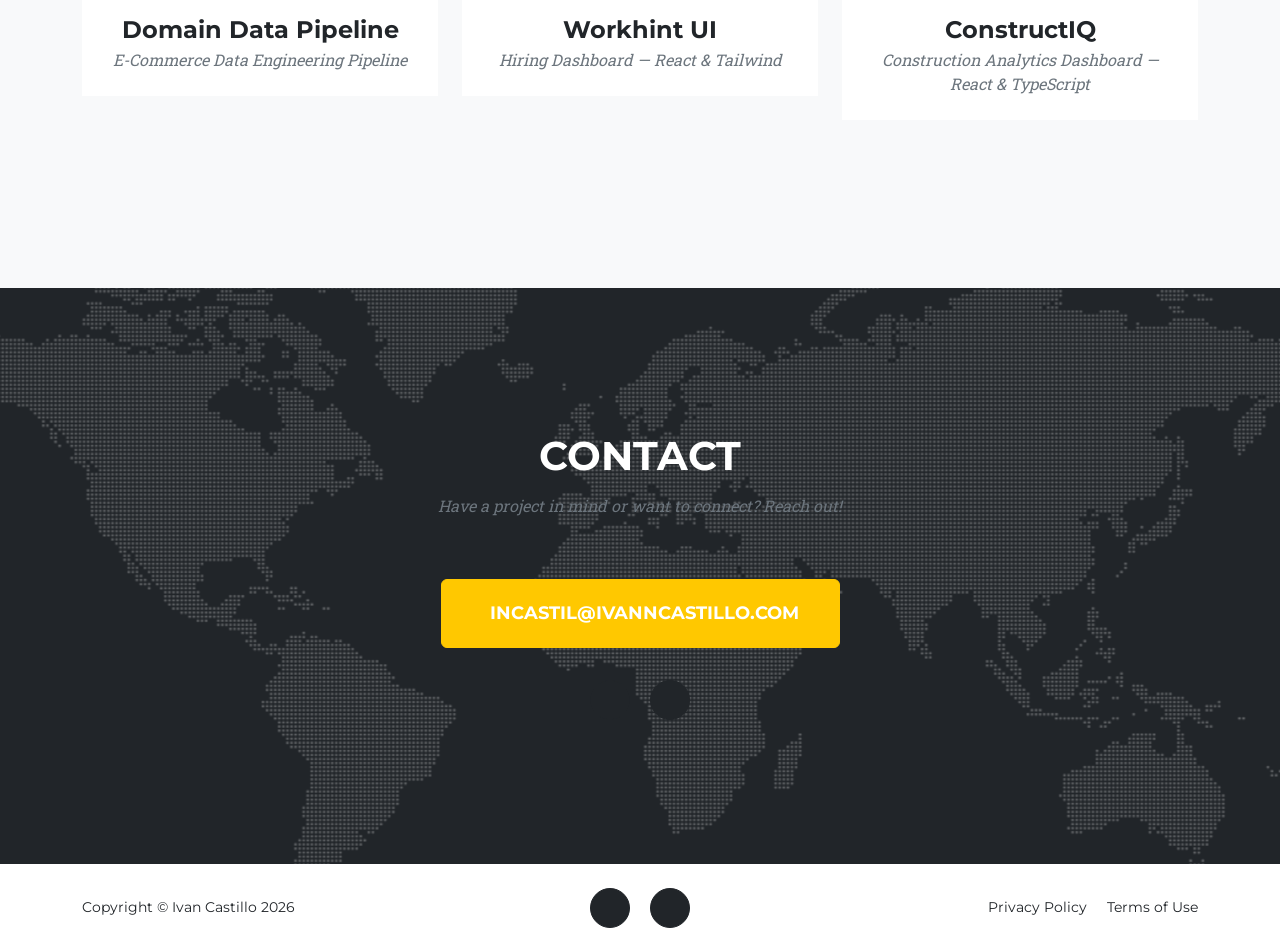
==== commit 96208d0f: "Add ConstructIQ screenshot locally for reliable rendering" ====
--- a/index.html
+++ b/index.html
@@ -240,7 +240,7 @@
                   <i class="fas fa-plus fa-3x"></i>
                 </div>
               </div>
-              <img class="img-fluid" src="https://raw.githubusercontent.com/incastil/construction-dashboard/main/public/preview.png" alt="ConstructIQ Construction Analytics Dashboard" />
+              <img class="img-fluid" src="assets/img/portfolio/construction-dashboard.png" alt="ConstructIQ Construction Analytics Dashboard" />
             </a>
             <div class="portfolio-caption">
               <div class="portfolio-caption-heading">ConstructIQ</div>
@@ -631,7 +631,7 @@
                 <p class="item-intro text-muted">
                   Construction Analytics Dashboard — React 19 &amp; TypeScript
                 </p>
-                <img class="img-fluid d-block mx-auto" src="https://raw.githubusercontent.com/incastil/construction-dashboard/main/public/preview.png" alt="ConstructIQ Construction Analytics Dashboard" />
+                <img class="img-fluid d-block mx-auto" src="assets/img/portfolio/construction-dashboard.png" alt="ConstructIQ Construction Analytics Dashboard" />
                 <p>
                   ConstructIQ transforms raw construction project data into predictive operational intelligence,
                   designed to complement platforms like Procore by surfacing <em>what is about to go wrong</em>
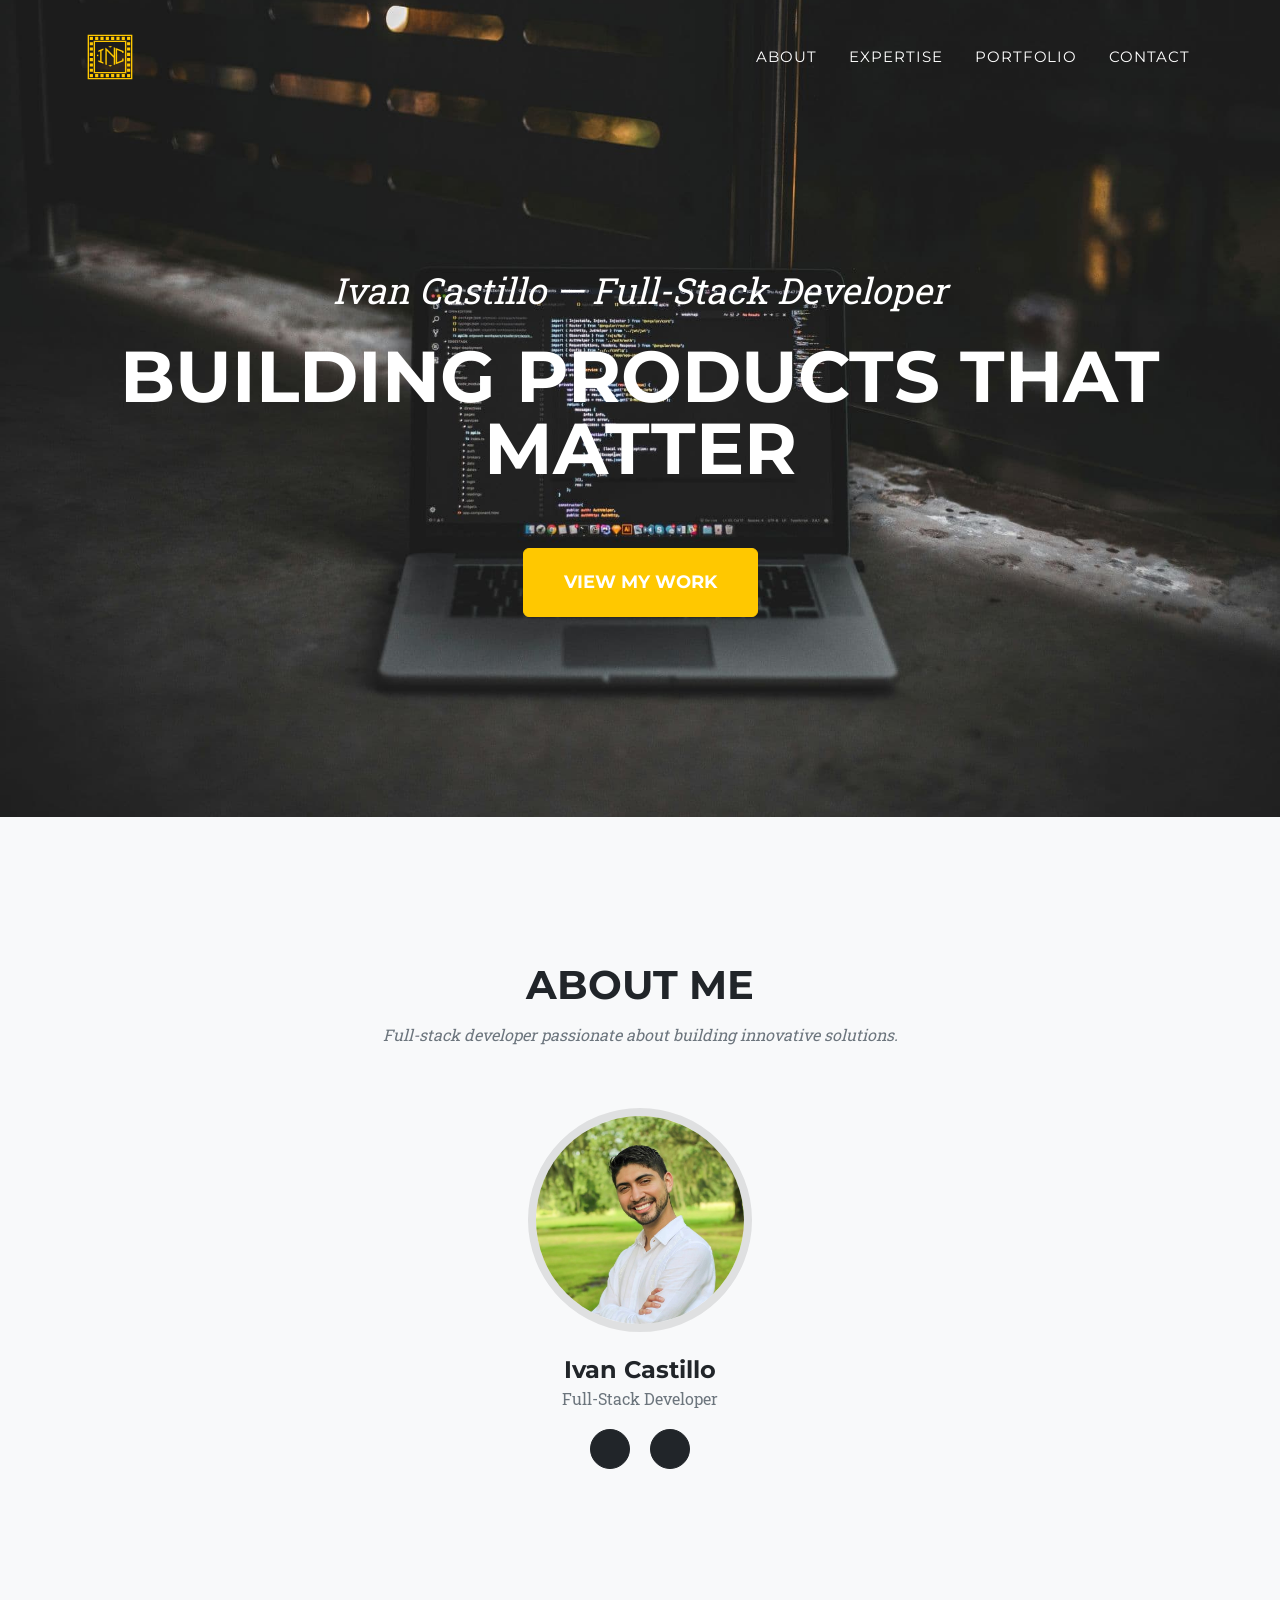
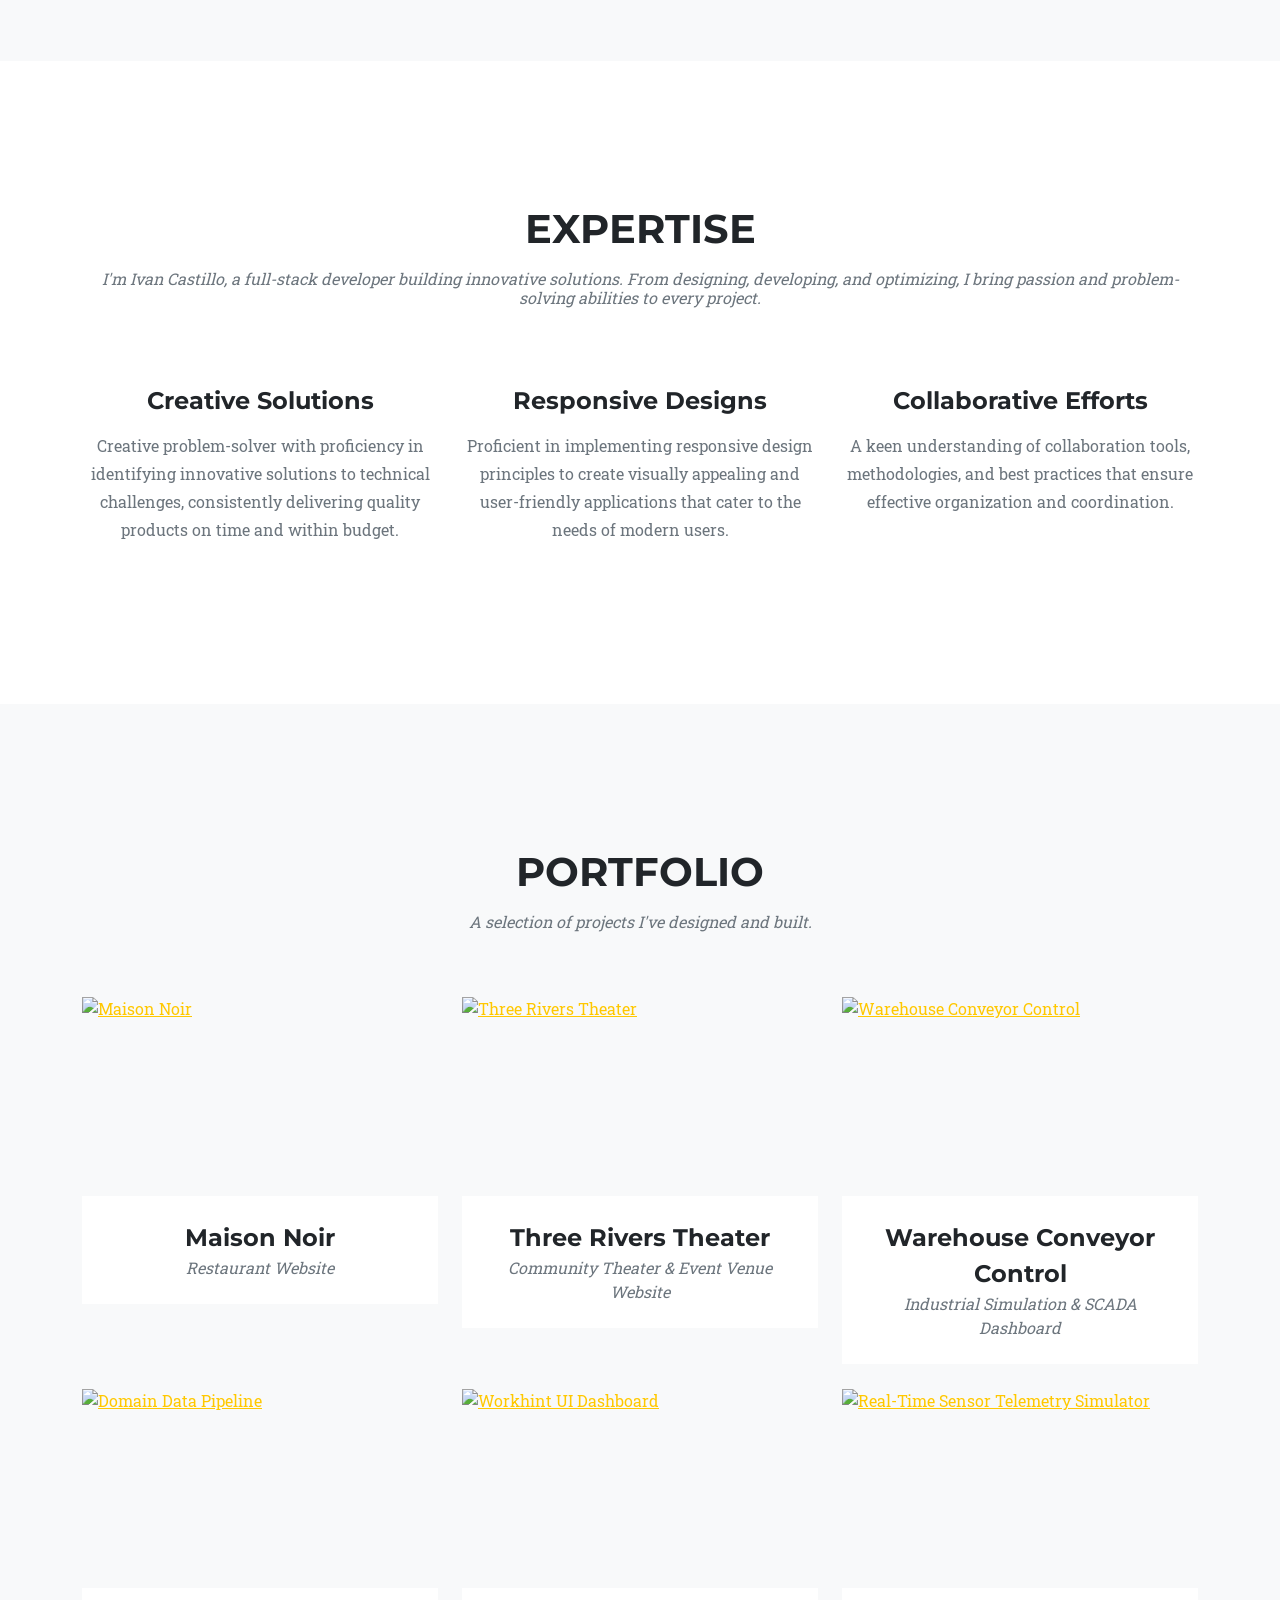
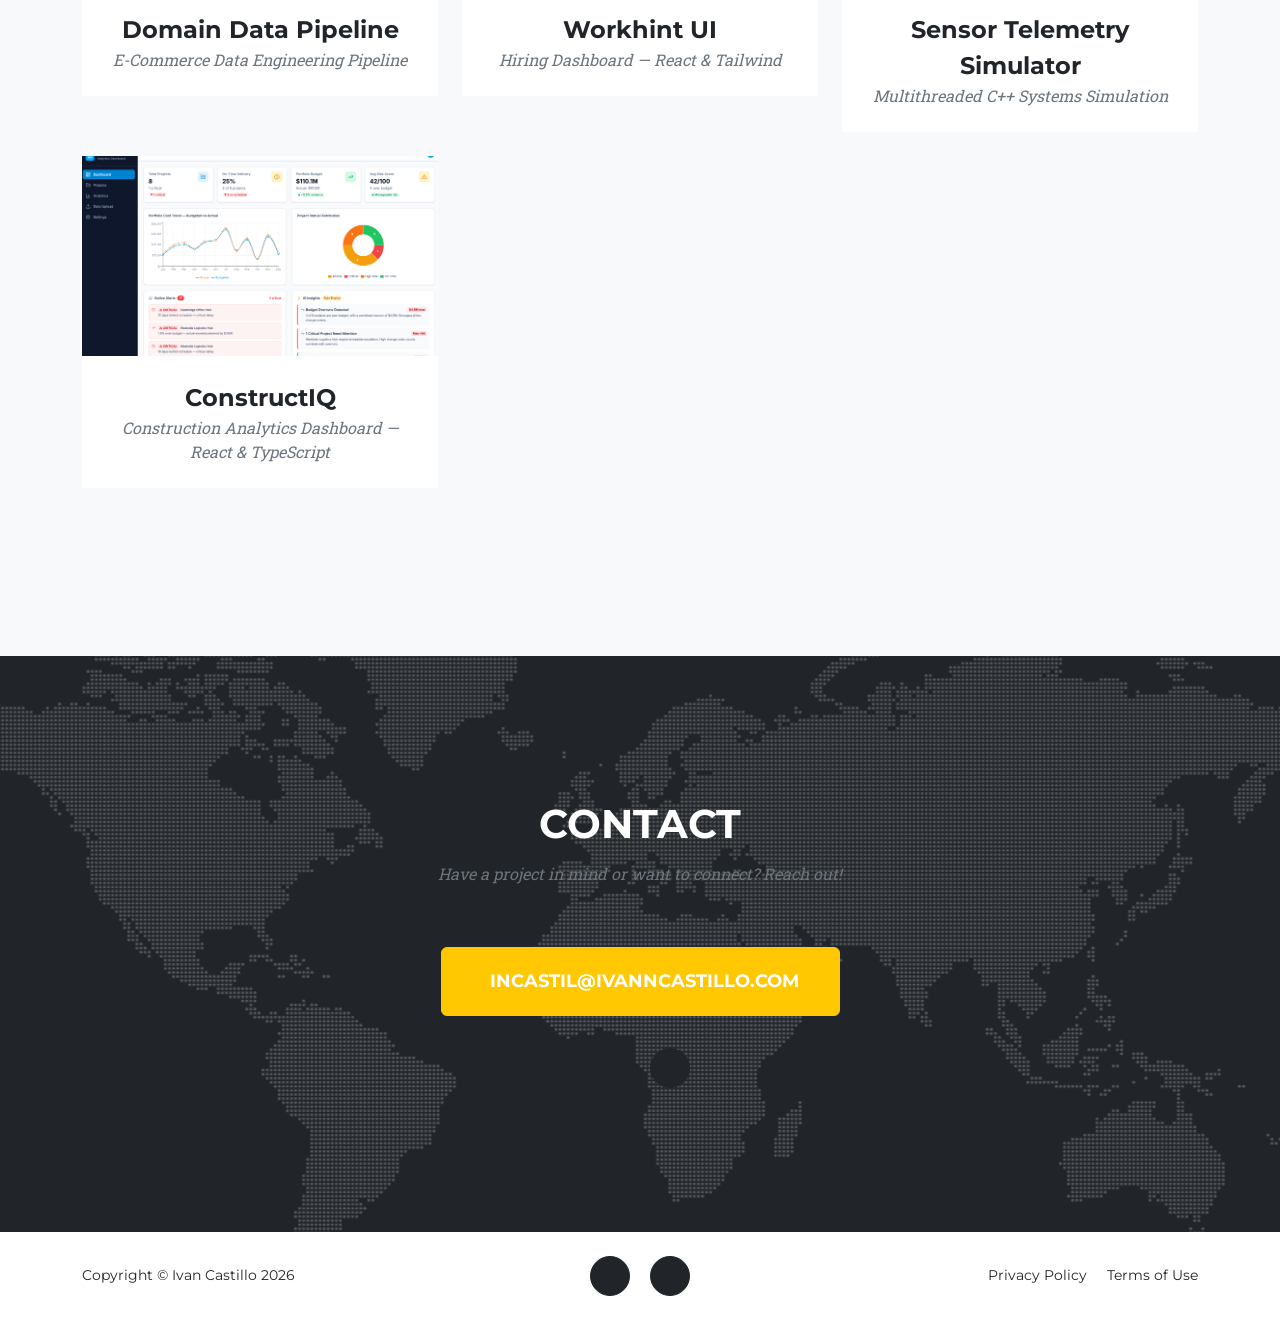
==== commit 65022af9: "feat(portfolio): add Real-Time Sensor Telemetry Simulator project (#7)" ====
--- a/index.html
+++ b/index.html
@@ -232,6 +232,25 @@
           </div>
         </div>
         <div class="col-lg-4 col-sm-6 mb-4">
+          <!-- Portfolio item 7-->
+          <div class="portfolio-item">
+            <a class="portfolio-link" data-bs-toggle="modal" href="#portfolioModal7">
+              <div class="portfolio-hover">
+                <div class="portfolio-hover-content">
+                  <i class="fas fa-plus fa-3x"></i>
+                </div>
+              </div>
+              <img class="img-fluid" src="https://raw.githubusercontent.com/incastil/Real-Time-Sensor-Telemetry-Simulator/main/docs/demo.svg" alt="Real-Time Sensor Telemetry Simulator" />
+            </a>
+            <div class="portfolio-caption">
+              <div class="portfolio-caption-heading">Sensor Telemetry Simulator</div>
+              <div class="portfolio-caption-subheading text-muted">
+                Multithreaded C++ Systems Simulation
+              </div>
+            </div>
+          </div>
+        </div>
+        <div class="col-lg-4 col-sm-6 mb-4">
           <!-- Portfolio item 6-->
           <div class="portfolio-item">
             <a class="portfolio-link" data-bs-toggle="modal" href="#portfolioModal6">
@@ -682,6 +701,68 @@
       </div>
     </div>
   </div>
+  <!-- Portfolio modal 7-->
+  <div class="portfolio-modal modal fade" id="portfolioModal7" tabindex="-1" role="dialog" aria-hidden="true">
+    <div class="modal-dialog">
+      <div class="modal-content">
+        <div class="close-modal" data-bs-dismiss="modal">
+          <img src="assets/img/close-icon.svg" alt="Close modal" />
+        </div>
+        <div class="container">
+          <div class="row justify-content-center">
+            <div class="col-lg-8">
+              <div class="modal-body">
+                <!-- Project details-->
+                <h2 class="text-uppercase">Real-Time Sensor Telemetry Simulator</h2>
+                <p class="item-intro text-muted">
+                  Multithreaded C++ Systems Simulation — C++17 &amp; CMake
+                </p>
+                <img class="img-fluid d-block mx-auto" src="https://raw.githubusercontent.com/incastil/Real-Time-Sensor-Telemetry-Simulator/main/docs/demo.svg" alt="Real-Time Sensor Telemetry Simulator terminal demo" />
+                <p>
+                  A polished C++17 application that simulates five spacecraft sensors — temperature, pressure, voltage,
+                  heartbeat, and radiation — each running on an independent thread at its own publish rate. Readings
+                  stream through a thread-safe shared queue into a live terminal dashboard with ANSI color-coded alarm
+                  states: green for NORMAL, yellow for WARNING, red for CRITICAL, and magenta for injected FAULT events.
+                </p>
+                <p>
+                  The project demonstrates systems-level engineering skills directly relevant to simulation and
+                  spacecraft-support work: concurrent thread design with <code>std::thread</code>, race-condition-free
+                  producer/consumer queue using <code>mutex</code> and <code>condition_variable</code>, randomized fault
+                  injection, structured file logging, and a CMake build system with a GoogleTest unit test suite covering
+                  alarm thresholds, queue behavior, and sensor integration.
+                </p>
+                <ul class="list-inline">
+                  <li>
+                    <strong>Type:</strong>
+                    Systems Simulation / Embedded-Style C++
+                  </li>
+                  <li>
+                    <strong>Stack:</strong>
+                    C++17, CMake, std::thread, GoogleTest, Bash
+                  </li>
+                  <li>
+                    <strong>Features:</strong>
+                    5 Independent Sensor Threads, Thread-Safe Queue, Fault Injection, ANSI Dashboard, File Logging, Unit Tests
+                  </li>
+                </ul>
+                <div class="d-flex flex-column flex-sm-row gap-2 justify-content-center mt-3">
+                  <button class="btn btn-primary btn-xl text-uppercase" data-bs-dismiss="modal" type="button"
+                    onclick="window.open('https://github.com/incastil/Real-Time-Sensor-Telemetry-Simulator', '_blank');">
+                    <i class="fab fa-github me-1"></i>
+                    View on GitHub
+                  </button>
+                  <button class="btn btn-primary btn-xl text-uppercase" data-bs-dismiss="modal" type="button">
+                    <i class="fas fa-xmark me-1"></i>
+                    Close Project
+                  </button>
+                </div>
+              </div>
+            </div>
+          </div>
+        </div>
+      </div>
+    </div>
+  </div>
   <!-- Bootstrap core JS-->
   <script src="https://cdn.jsdelivr.net/npm/bootstrap@5.2.3/dist/js/bootstrap.bundle.min.js"></script>
   <!-- Core theme JS-->
